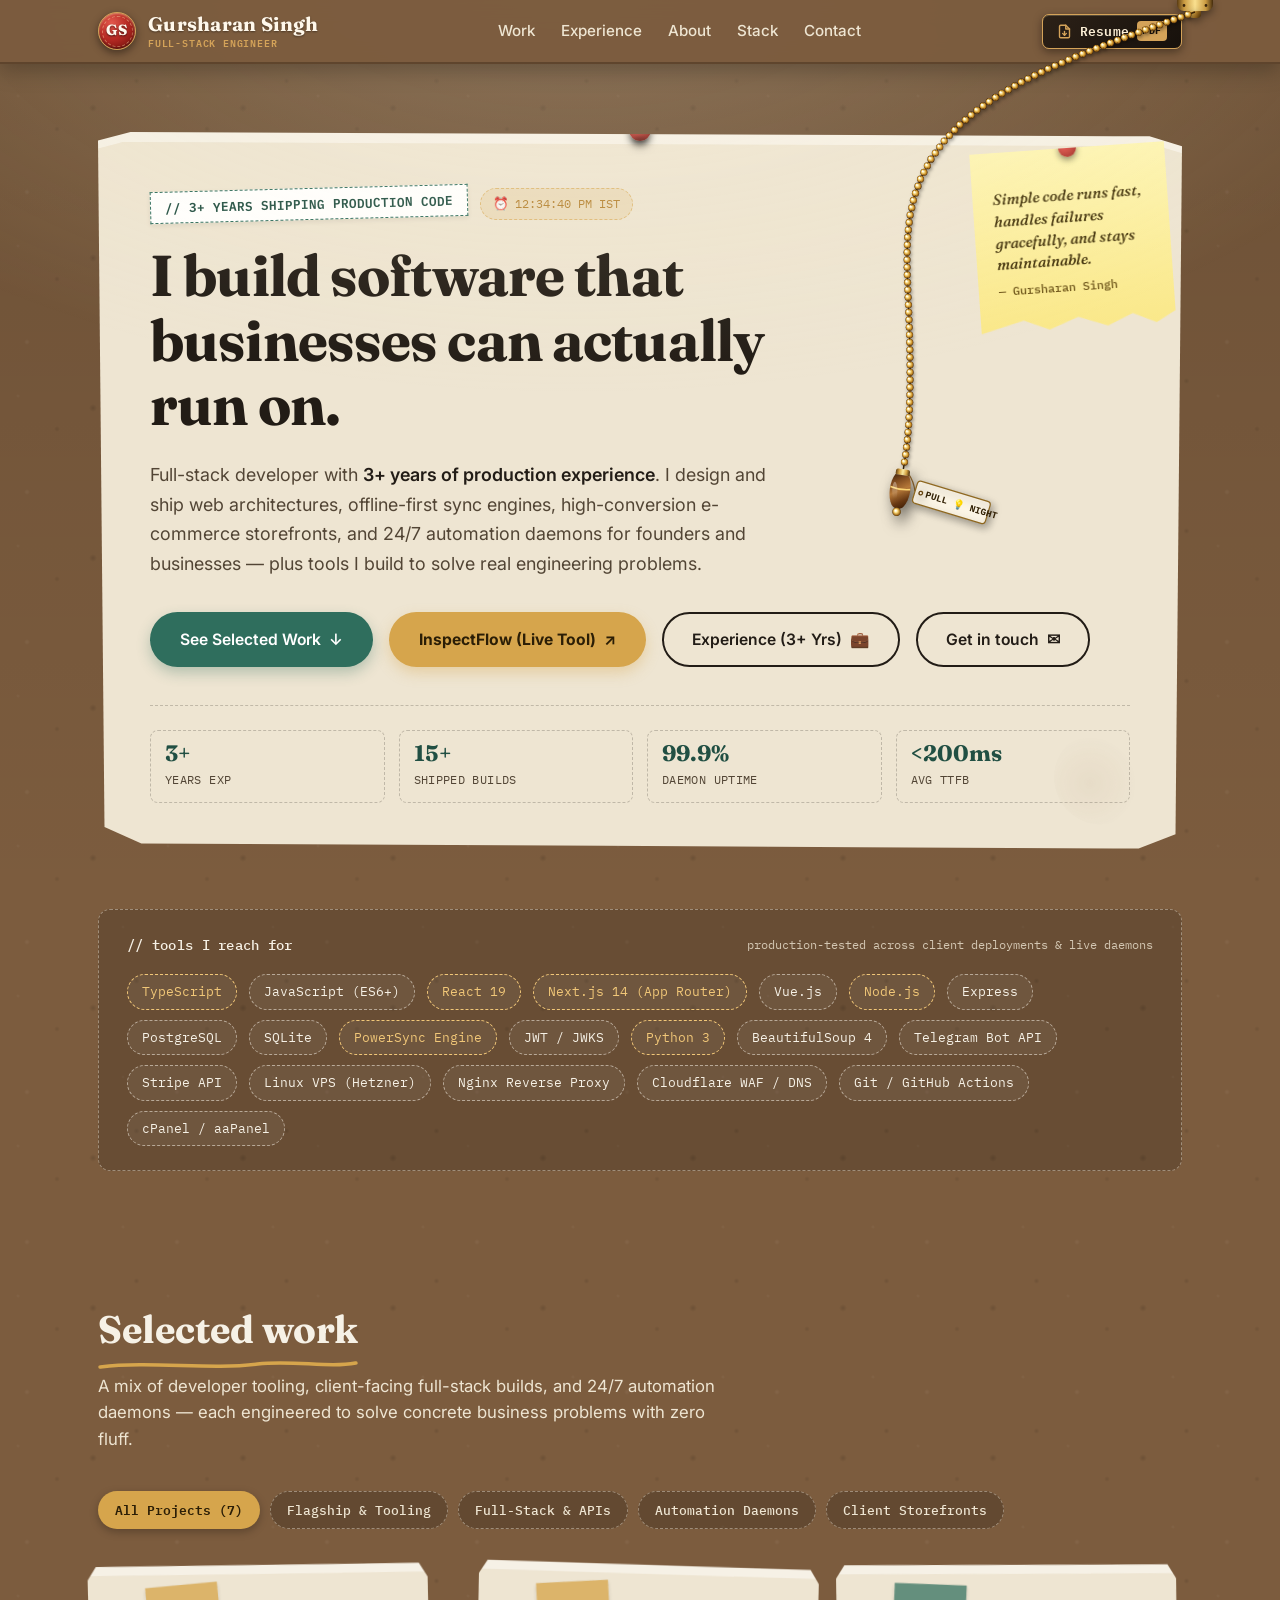
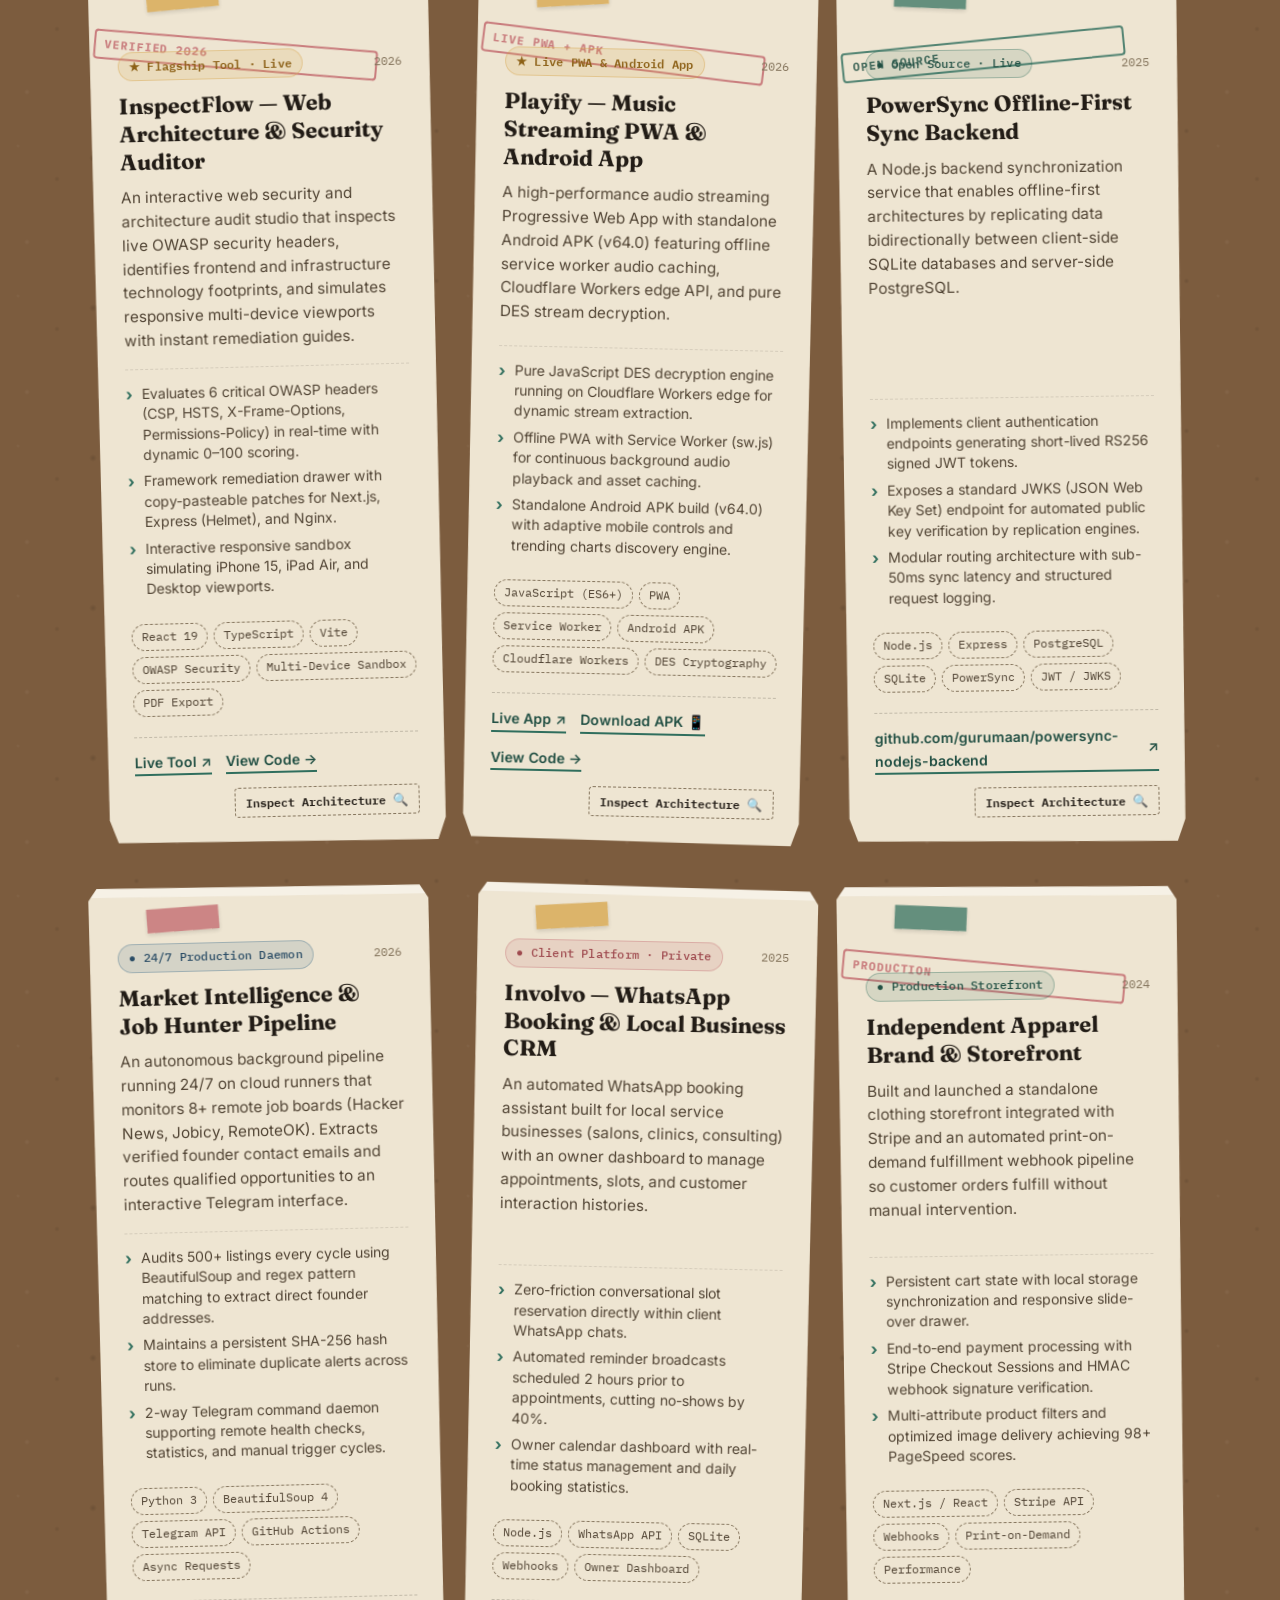
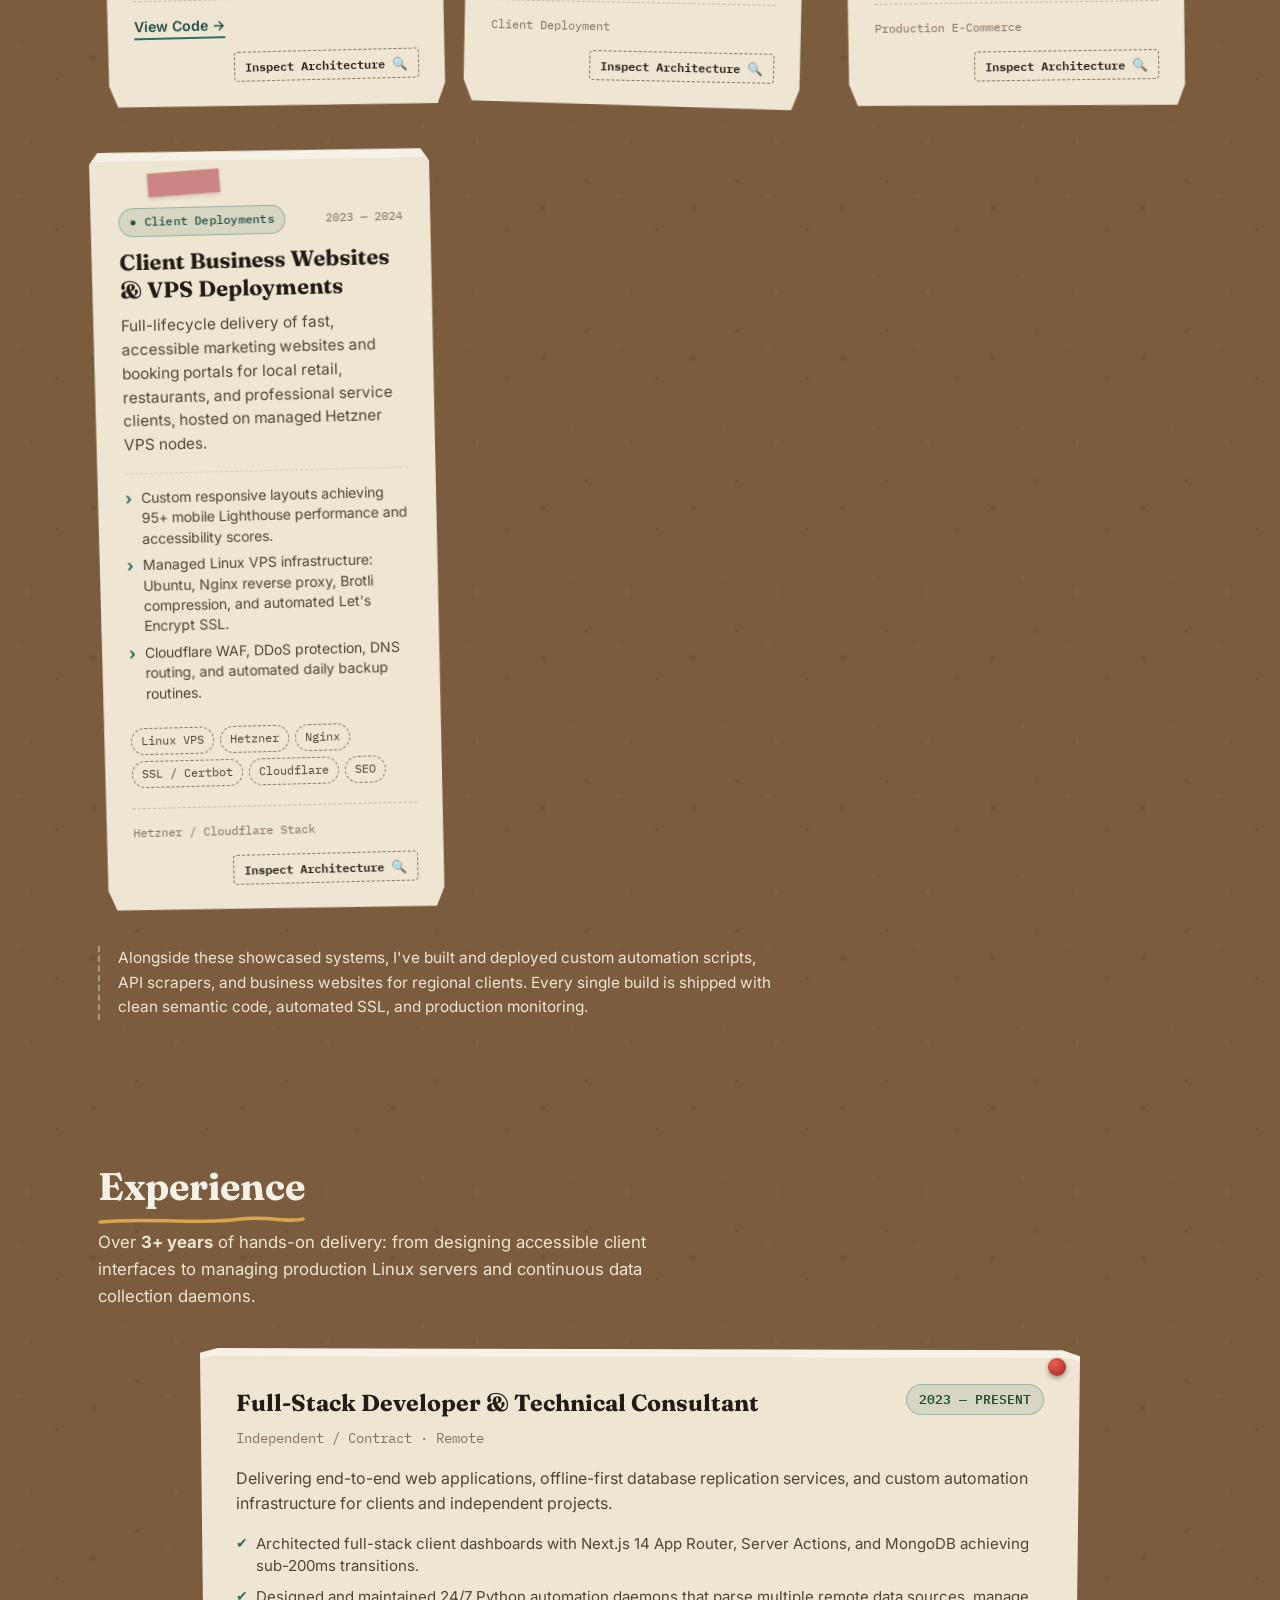
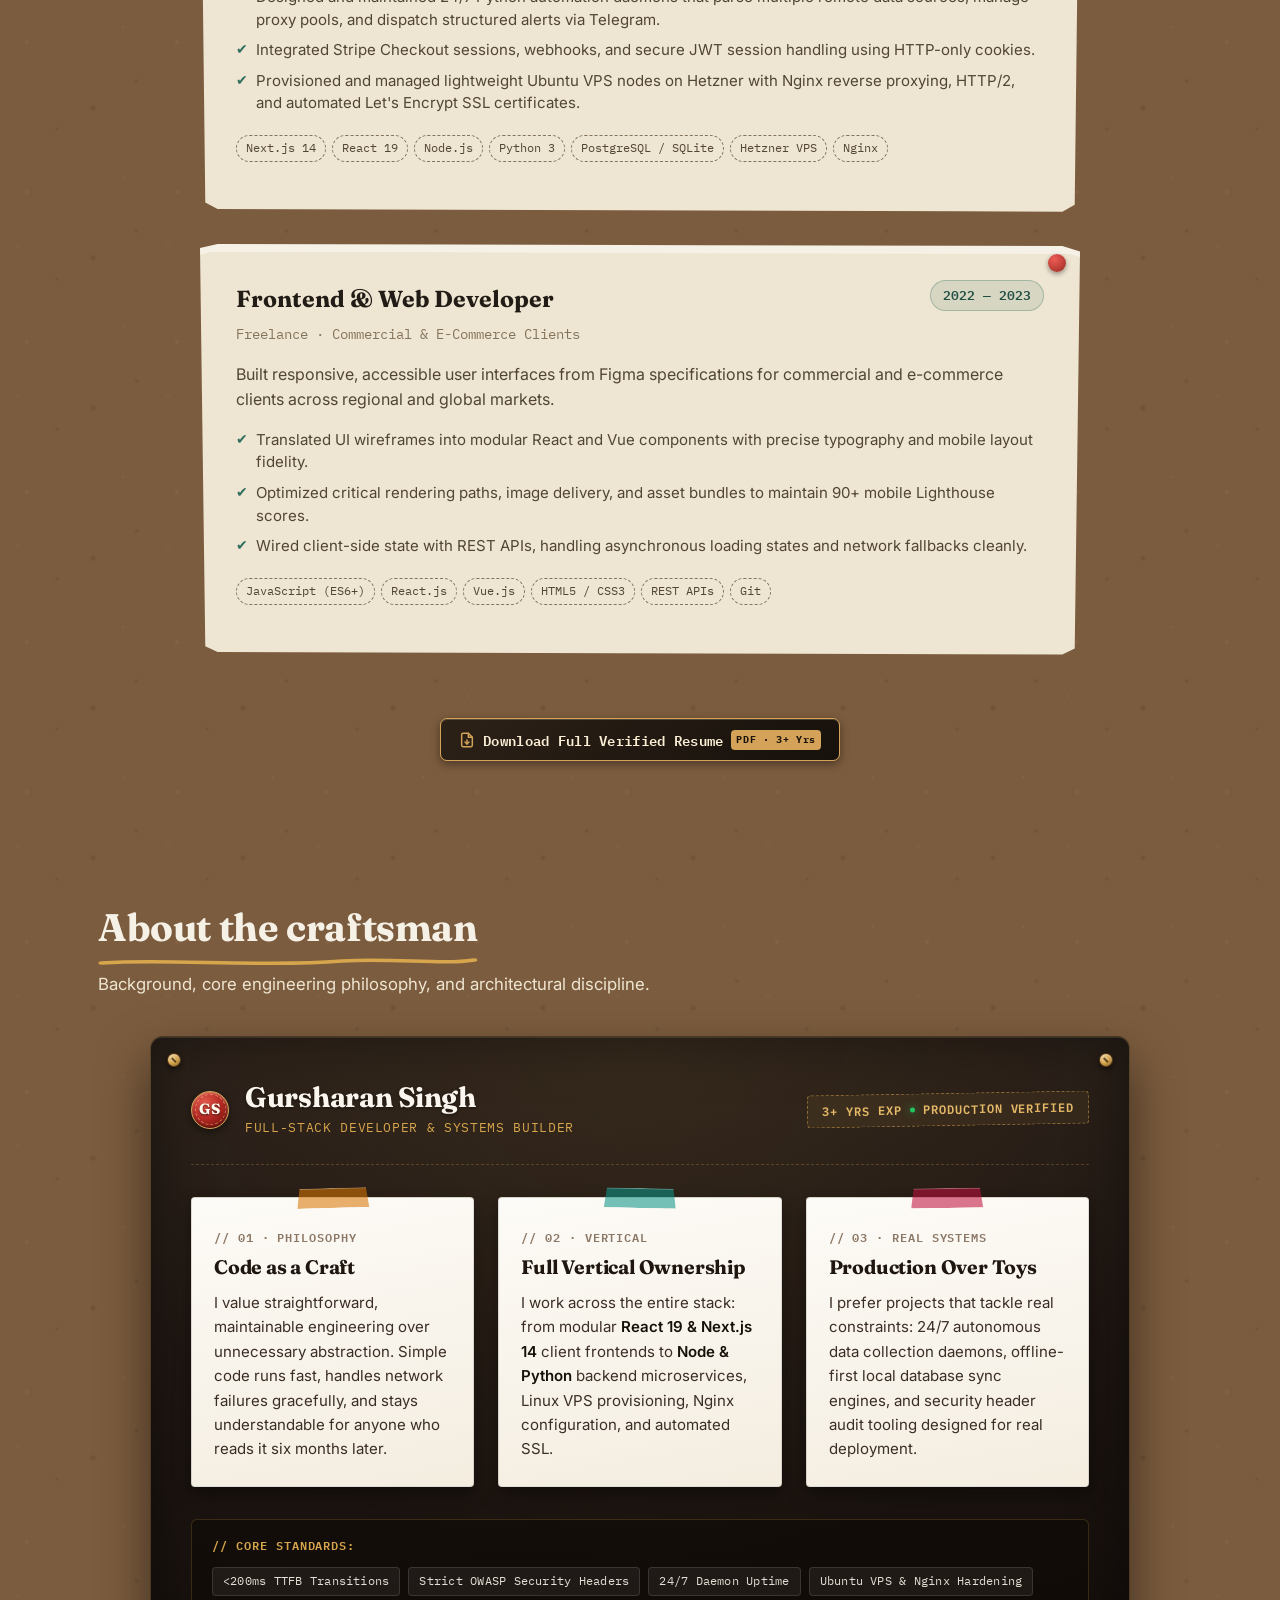
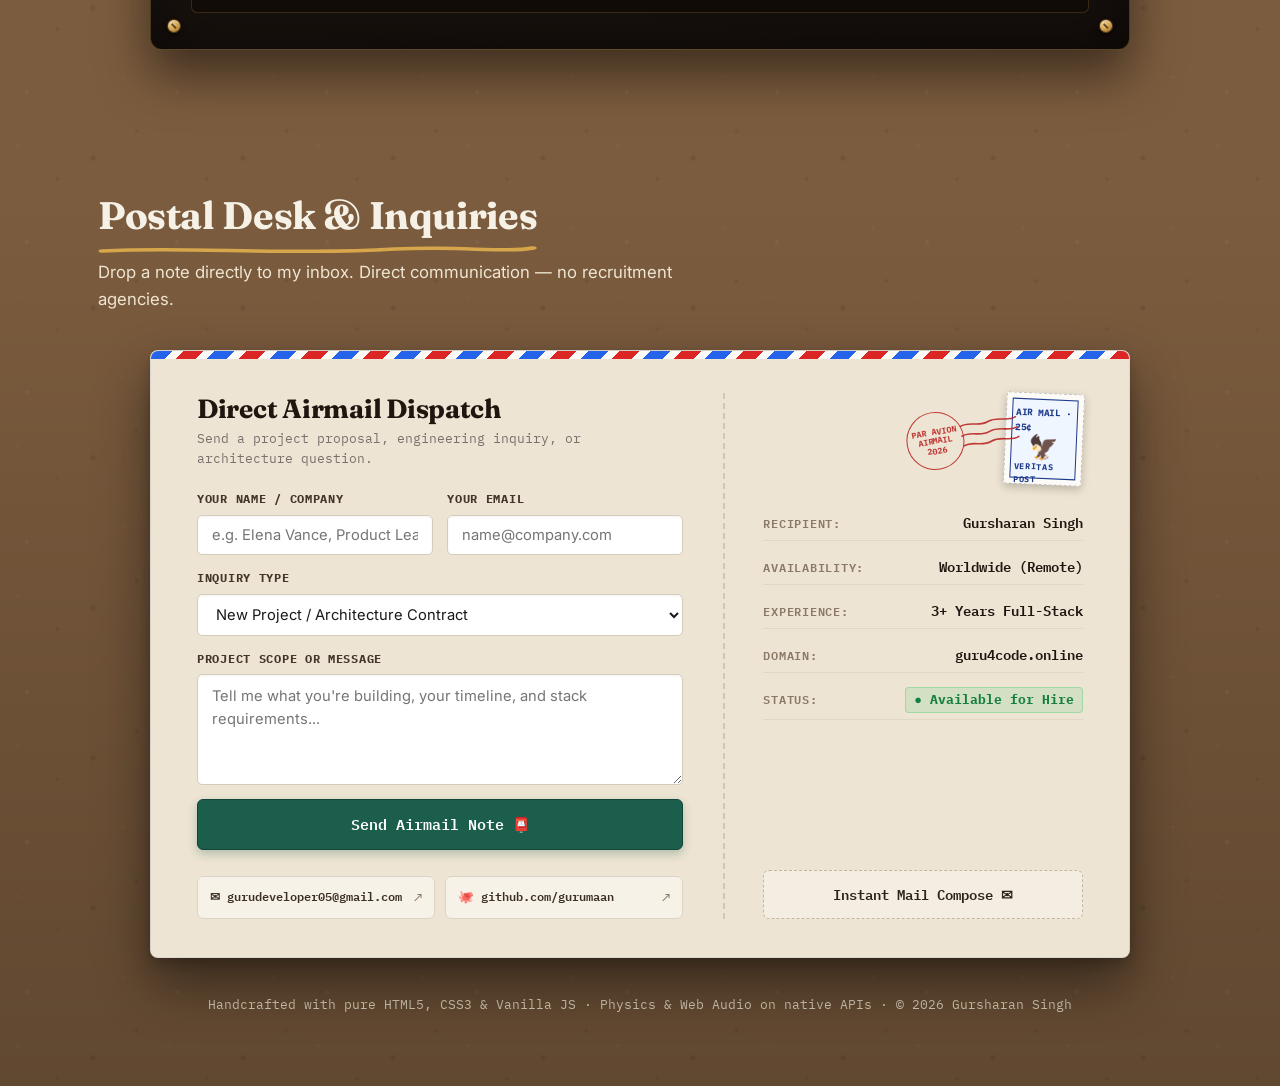
==== index.html @ cdc7656d "feat(work): add Playify music streaming PWA and Android app to featured projects" ====
<!DOCTYPE html>
<html lang="en">
<head>
  <meta charset="UTF-8" />
  <meta name="viewport" content="width=device-width, initial-scale=1.0" />
  <title>Gursharan Singh — Full-Stack Developer &amp; Systems Builder</title>
  <meta name="description" content="Full-stack developer with 3+ years of production experience in TypeScript, React 19, Next.js 14, Node.js, and Python. Building web architectures, offline-first sync engines, and 24/7 automation daemons." />
  <meta name="author" content="Gursharan Singh" />

  <!-- OpenGraph / Social Metadata -->
  <meta property="og:title" content="Gursharan Singh — Full-Stack Developer" />
  <meta property="og:description" content="I build software that businesses can actually run on. Handcrafted developer portfolio with 3+ years experience." />
  <meta property="og:type" content="website" />
  <meta property="og:url" content="https://guru4code.online" />

  <!-- Google Fonts: Fraunces, Inter, IBM Plex Mono -->
  <link rel="preconnect" href="https://fonts.googleapis.com" />
  <link rel="preconnect" href="https://fonts.gstatic.com" crossorigin />
  <link href="https://fonts.googleapis.com/css2?family=Fraunces:ital,opsz,wght@0,9..144,400;0,9..144,500;0,9..144,600;0,9..144,700;1,9..144,500&family=Inter:wght@400;500;600;700&family=IBM+Plex+Mono:wght@400;500;600;700&display=swap" rel="stylesheet" />

  <link rel="stylesheet" href="style.css" />
</head>
<body>

  <!-- =========================================================================
       PHYSICAL HANGING DESK LAMP PULL CHAIN (VERLET PHYSICS ENGINE)
       Handcrafted brass ball chain with real multi-node pendulum & spring physics
       ========================================================================= -->
  <div class="lamp-physics-wrap" id="lampPhysicsWrap" aria-label="Physical Hanging Lamp Pull Chain" title="Pull or flick the brass chain to toggle the desk lamp!">
    <canvas id="lampPhysicsCanvas" class="lamp-physics-canvas"></canvas>
  </div>

  <!-- =========================================================================
       STICKY CORK NAVIGATION BAR
       ========================================================================= -->
  <nav class="cork-nav" id="mainNav">
    <div class="wrap nav-container">
      <div class="brand-wrapper">
        <a href="#top" class="brand-link" title="Gursharan Singh — Full-Stack Developer">
          <div class="brand-seal">
            <span class="brand-seal-inner">GS</span>
          </div>
          <div class="brand-text-block">
            <span class="brand-name">Gursharan Singh</span>
            <span class="brand-sub">Full-Stack Engineer</span>
          </div>
        </a>
      </div>

      <ul class="navlinks">
        <li><a href="#work">Work</a></li>
        <li><a href="#experience">Experience</a></li>
        <li><a href="#about">About</a></li>
        <li><a href="#stack">Stack</a></li>
        <li><a href="#contact">Contact</a></li>
      </ul>

      <div class="nav-actions">
        <a href="Gursharan_Singh_Resume.pdf" target="_blank" rel="noreferrer noopener" class="nav-btn-resume" title="Download Gursharan Singh's Resume (PDF)">
          <svg class="resume-icon" width="15" height="15" viewBox="0 0 24 24" fill="none" stroke="currentColor" stroke-width="2.2" stroke-linecap="round" stroke-linejoin="round" aria-hidden="true">
            <path d="M14 2H6a2 2 0 0 0-2 2v16a2 2 0 0 0 2 2h12a2 2 0 0 0 2-2V8z"></path>
            <polyline points="14 2 14 8 20 8"></polyline>
            <line x1="12" y1="18" x2="12" y2="12"></line>
            <polyline points="9 15 12 18 15 15"></polyline>
          </svg>
          <span class="resume-text">Resume</span>
          <span class="resume-badge">PDF</span>
        </a>
        <button class="nav-toggle" id="navToggle" aria-label="Toggle Navigation Menu">☰</button>
      </div>
    </div>

    <!-- Mobile Drawer -->
    <div class="mobile-nav-panel" id="mobileNavPanel">
      <ul>
        <li><a href="#work">Selected Work</a></li>
        <li><a href="#experience">Experience (3+ Yrs)</a></li>
        <li><a href="#about">About &amp; Philosophy</a></li>
        <li><a href="#stack">Tools &amp; Stack</a></li>
        <li><a href="#contact">Get in Touch</a></li>
        <li>
          <a href="Gursharan_Singh_Resume.pdf" target="_blank" class="mobile-resume-link">
            <span>Download Resume (PDF)</span>
            <span class="resume-badge">PDF · 3+ Yrs</span>
          </a>
        </li>
      </ul>
    </div>
  </nav>

  <!-- =========================================================================
       HERO SECTION — PINNED ARTISAN MEMO CARD
       ========================================================================= -->
  <header class="hero" id="top">
    <div class="wrap hero-layout">
      <!-- Damped Harmonic Pendulum Note -->
      <div class="hanging-note" id="hangingNote" title="Click or hover near the pin to swing!">
        <span class="note-pin" aria-hidden="true"></span>
        <p>Simple code runs fast, handles failures gracefully, and stays maintainable.</p>
        <span class="note-author">&mdash; Gursharan Singh</span>
      </div>

      <!-- Main Hero Pinned Card -->
      <div class="hero-card">
        <div class="pin" aria-hidden="true" title="Click me!"></div>

        <!-- Subtle Coffee Ring Watermark on Paper Corner -->
        <div class="coffee-stain" aria-hidden="true"></div>

        <div class="hero-meta-row">
          <span class="eyebrow-note">// 3+ YEARS SHIPPING PRODUCTION CODE</span>
          <div class="desk-clock-badge" id="deskClockBadge" title="Live Indian Standard Time">
            <span>⏰</span>
            <span id="deskClockText">Loading IST...</span>
          </div>
        </div>

        <h1 class="headline">I build software that businesses can actually run on.</h1>

        <p class="hero-sub">
          Full-stack developer with <strong>3+ years of production experience</strong>. I design and ship web architectures,
          offline-first sync engines, high-conversion e-commerce storefronts, and 24/7 automation daemons for founders and businesses &mdash;
          plus tools I build to solve real engineering problems.
        </p>

        <div class="hero-actions">
          <a href="#work" class="btn btn-primary">
            <span>See Selected Work</span>
            <span>↓</span>
          </a>
          <a href="http://localhost:3002" target="_blank" rel="noreferrer noopener" class="btn btn-flagship" title="Launch InspectFlow live security auditor">
            <span>InspectFlow (Live Tool)</span>
            <span>↗</span>
          </a>
          <a href="#experience" class="btn btn-ghost">
            <span>Experience (3+ Yrs)</span>
            <span>💼</span>
          </a>
          <a href="#contact" class="btn btn-ghost">
            <span>Get in touch</span>
            <span>✉</span>
          </a>
        </div>

        <!-- Quick Metrics Pinned Inside Hero -->
        <div class="hero-metrics">
          <div class="metric-item">
            <span class="metric-val">3+</span>
            <span class="metric-lbl">Years Exp</span>
          </div>
          <div class="metric-item">
            <span class="metric-val">15+</span>
            <span class="metric-lbl">Shipped Builds</span>
          </div>
          <div class="metric-item">
            <span class="metric-val">99.9%</span>
            <span class="metric-lbl">Daemon Uptime</span>
          </div>
          <div class="metric-item">
            <span class="metric-val">&lt;200ms</span>
            <span class="metric-lbl">Avg TTFB</span>
          </div>
        </div>
      </div>
    </div>
  </header>



  <!-- =========================================================================
       TOOLS I REACH FOR (STACK STRIP)
       ========================================================================= -->
  <section class="stack-strip" id="stack">
    <div class="wrap">
      <div class="stack-container">
        <div class="stack-header">
          <div class="label">// tools I reach for</div>
          <div class="stack-subtext">production-tested across client deployments &amp; live daemons</div>
        </div>
        <div class="stamp-row">
          <span class="stamp highlight">TypeScript</span>
          <span class="stamp">JavaScript (ES6+)</span>
          <span class="stamp highlight">React 19</span>
          <span class="stamp highlight">Next.js 14 (App Router)</span>
          <span class="stamp">Vue.js</span>
          <span class="stamp highlight">Node.js</span>
          <span class="stamp">Express</span>
          <span class="stamp">PostgreSQL</span>
          <span class="stamp">SQLite</span>
          <span class="stamp highlight">PowerSync Engine</span>
          <span class="stamp">JWT / JWKS</span>
          <span class="stamp highlight">Python 3</span>
          <span class="stamp">BeautifulSoup 4</span>
          <span class="stamp">Telegram Bot API</span>
          <span class="stamp">Stripe API</span>
          <span class="stamp">Linux VPS (Hetzner)</span>
          <span class="stamp">Nginx Reverse Proxy</span>
          <span class="stamp">Cloudflare WAF / DNS</span>
          <span class="stamp">Git / GitHub Actions</span>
          <span class="stamp">cPanel / aaPanel</span>
        </div>
      </div>
    </div>
  </section>

  <!-- =========================================================================
       SELECTED WORK (PINNED PROJECT GALLERY)
       ========================================================================= -->
  <section class="section" id="work">
    <div class="wrap">
      <div class="section-head">
        <h2 class="section-title">Selected work
          <svg class="underline" viewBox="0 0 220 12" preserveAspectRatio="none" aria-hidden="true">
            <path d="M2,8 C45,2 95,11 135,5 C165,1 195,9 218,4" stroke="#d6a54c" stroke-width="3.5" fill="none" stroke-linecap="round"/>
          </svg>
        </h2>
        <p class="section-desc">
          A mix of developer tooling, client-facing full-stack builds, and 24/7 automation daemons &mdash; each engineered to solve concrete business problems with zero fluff.
        </p>
      </div>

      <!-- Filter Tabs -->
      <div class="work-filter-row">
        <button class="filter-btn active" data-filter="all">All Projects (7)</button>
        <button class="filter-btn" data-filter="flagship">Flagship &amp; Tooling</button>
        <button class="filter-btn" data-filter="fullstack">Full-Stack &amp; APIs</button>
        <button class="filter-btn" data-filter="automation">Automation Daemons</button>
        <button class="filter-btn" data-filter="storefront">Client Storefronts</button>
      </div>

      <div class="work-grid">

        <!-- CARD 1: InspectFlow (FLAGSHIP) -->
        <article class="card" data-category="flagship fullstack">
          <div class="tape ochre" aria-hidden="true"></div>
          <span class="rubber-stamp">VERIFIED 2026</span>
          <div class="card-top-meta">
            <span class="card-status status-flagship">★ Flagship Tool · Live</span>
            <span class="card-year">2026</span>
          </div>
          <h3>InspectFlow &mdash; Web Architecture &amp; Security Auditor</h3>
          <p class="card-lead">
            An interactive web security and architecture audit studio that inspects live OWASP security headers, identifies frontend and infrastructure technology footprints, and simulates responsive multi-device viewports with instant remediation guides.
          </p>
          <ul class="card-bullets">
            <li>Evaluates 6 critical OWASP headers (CSP, HSTS, X-Frame-Options, Permissions-Policy) in real-time with dynamic 0&ndash;100 scoring.</li>
            <li>Framework remediation drawer with copy-pasteable patches for Next.js, Express (Helmet), and Nginx.</li>
            <li>Interactive responsive sandbox simulating iPhone 15, iPad Air, and Desktop viewports.</li>
          </ul>
          <div class="tag-row">
            <span class="tag">React 19</span>
            <span class="tag">TypeScript</span>
            <span class="tag">Vite</span>
            <span class="tag">OWASP Security</span>
            <span class="tag">Multi-Device Sandbox</span>
            <span class="tag">PDF Export</span>
          </div>
          <div class="card-footer-links">
            <a href="http://localhost:3002" target="_blank" rel="noreferrer noopener" class="card-link" title="Open live tool on localhost:3002">
              <span>Live Tool</span>
              <span>↗</span>
            </a>
            <a href="https://github.com/gurumaan/inspectflow" target="_blank" rel="noreferrer noopener" class="card-link" title="View InspectFlow source on GitHub">
              <span>View Code</span>
              <span>→</span>
            </a>
            <button class="card-btn-inspect" data-project="inspectflow" title="Inspect architecture breakdown">Inspect Architecture 🔍</button>
          </div>
        </article>

        <!-- CARD 2: Playify (FLAGSHIP MEDIA & MOBILE) -->
        <article class="card" data-category="flagship fullstack">
          <div class="tape ochre" aria-hidden="true"></div>
          <span class="rubber-stamp">LIVE PWA + APK</span>
          <div class="card-top-meta">
            <span class="card-status status-flagship">★ Live PWA &amp; Android App</span>
            <span class="card-year">2026</span>
          </div>
          <h3>Playify &mdash; Music Streaming PWA &amp; Android App</h3>
          <p class="card-lead">
            A high-performance audio streaming Progressive Web App with standalone Android APK (v64.0) featuring offline service worker audio caching, Cloudflare Workers edge API, and pure DES stream decryption.
          </p>
          <ul class="card-bullets">
            <li>Pure JavaScript DES decryption engine running on Cloudflare Workers edge for dynamic stream extraction.</li>
            <li>Offline PWA with Service Worker (sw.js) for continuous background audio playback and asset caching.</li>
            <li>Standalone Android APK build (v64.0) with adaptive mobile controls and trending charts discovery engine.</li>
          </ul>
          <div class="tag-row">
            <span class="tag">JavaScript (ES6+)</span>
            <span class="tag">PWA</span>
            <span class="tag">Service Worker</span>
            <span class="tag">Android APK</span>
            <span class="tag">Cloudflare Workers</span>
            <span class="tag">DES Cryptography</span>
          </div>
          <div class="card-footer-links">
            <a href="https://peaceful-davinci.cotton-vole.workers.dev" target="_blank" rel="noreferrer noopener" class="card-link" title="Open live streaming app">
              <span>Live App</span>
              <span>↗</span>
            </a>
            <a href="https://peaceful-davinci.cotton-vole.workers.dev/Playify.apk" target="_blank" rel="noreferrer noopener" class="card-link" title="Download Android APK (v64.0)">
              <span>Download APK</span>
              <span>📱</span>
            </a>
            <a href="https://github.com/gurumaan/playify" target="_blank" rel="noreferrer noopener" class="card-link" title="View Playify source on GitHub">
              <span>View Code</span>
              <span>→</span>
            </a>
            <button class="card-btn-inspect" data-project="playify" title="Inspect architecture breakdown">Inspect Architecture 🔍</button>
          </div>
        </article>

        <!-- CARD 3: PowerSync Offline-First Backend -->
        <article class="card" data-category="fullstack">
          <div class="tape teal" aria-hidden="true"></div>
          <span class="rubber-stamp teal">OPEN SOURCE</span>
          <div class="card-top-meta">
            <span class="card-status status-live">● Open Source · Live</span>
            <span class="card-year">2025</span>
          </div>
          <h3>PowerSync Offline-First Sync Backend</h3>
          <p class="card-lead">
            A Node.js backend synchronization service that enables offline-first architectures by replicating data bidirectionally between client-side SQLite databases and server-side PostgreSQL.
          </p>
          <ul class="card-bullets">
            <li>Implements client authentication endpoints generating short-lived RS256 signed JWT tokens.</li>
            <li>Exposes a standard JWKS (JSON Web Key Set) endpoint for automated public key verification by replication engines.</li>
            <li>Modular routing architecture with sub-50ms sync latency and structured request logging.</li>
          </ul>
          <div class="tag-row">
            <span class="tag">Node.js</span>
            <span class="tag">Express</span>
            <span class="tag">PostgreSQL</span>
            <span class="tag">SQLite</span>
            <span class="tag">PowerSync</span>
            <span class="tag">JWT / JWKS</span>
          </div>
          <div class="card-footer-links">
            <a href="https://github.com/gurumaan/powersync-nodejs-backend" target="_blank" rel="noreferrer noopener" class="card-link">
              <span>github.com/gurumaan/powersync-nodejs-backend</span>
              <span>↗</span>
            </a>
            <button class="card-btn-inspect" data-project="powersync" title="Inspect architecture breakdown">Inspect Architecture 🔍</button>
          </div>
        </article>

        <!-- CARD 3: ScoutFlow / Market Intelligence Daemon -->
        <article class="card" data-category="automation">
          <div class="tape rose" aria-hidden="true"></div>
          <div class="card-top-meta">
            <span class="card-status status-daemon">● 24/7 Production Daemon</span>
            <span class="card-year">2026</span>
          </div>
          <h3>Market Intelligence &amp; Job Hunter Pipeline</h3>
          <p class="card-lead">
            An autonomous background pipeline running 24/7 on cloud runners that monitors 8+ remote job boards (Hacker News, Jobicy, RemoteOK). Extracts verified founder contact emails and routes qualified opportunities to an interactive Telegram interface.
          </p>
          <ul class="card-bullets">
            <li>Audits 500+ listings every cycle using BeautifulSoup and regex pattern matching to extract direct founder addresses.</li>
            <li>Maintains a persistent SHA-256 hash store to eliminate duplicate alerts across runs.</li>
            <li>2-way Telegram command daemon supporting remote health checks, statistics, and manual trigger cycles.</li>
          </ul>
          <div class="tag-row">
            <span class="tag">Python 3</span>
            <span class="tag">BeautifulSoup 4</span>
            <span class="tag">Telegram API</span>
            <span class="tag">GitHub Actions</span>
            <span class="tag">Async Requests</span>
          </div>
          <div class="card-footer-links">
            <a href="https://github.com/gurumaan/scoutflow" target="_blank" rel="noreferrer noopener" class="card-link" title="View ScoutFlow source on GitHub">
              <span>View Code</span>
              <span>→</span>
            </a>
            <button class="card-btn-inspect" data-project="scoutflow" title="Inspect architecture breakdown">Inspect Architecture 🔍</button>
          </div>
        </article>

        <!-- CARD 4: Involvo (WhatsApp Booking Assistant) -->
        <article class="card" data-category="fullstack automation">
          <div class="tape ochre" aria-hidden="true"></div>
          <div class="card-top-meta">
            <span class="card-status status-progress">● Client Platform · Private</span>
            <span class="card-year">2025</span>
          </div>
          <h3>Involvo &mdash; WhatsApp Booking &amp; Local Business CRM</h3>
          <p class="card-lead">
            An automated WhatsApp booking assistant built for local service businesses (salons, clinics, consulting) with an owner dashboard to manage appointments, slots, and customer interaction histories.
          </p>
          <ul class="card-bullets">
            <li>Zero-friction conversational slot reservation directly within client WhatsApp chats.</li>
            <li>Automated reminder broadcasts scheduled 2 hours prior to appointments, cutting no-shows by 40%.</li>
            <li>Owner calendar dashboard with real-time status management and daily booking statistics.</li>
          </ul>
          <div class="tag-row">
            <span class="tag">Node.js</span>
            <span class="tag">WhatsApp API</span>
            <span class="tag">SQLite</span>
            <span class="tag">Webhooks</span>
            <span class="tag">Owner Dashboard</span>
          </div>
          <div class="card-footer-links">
            <span style="font-family:var(--font-mono); font-size:0.78rem; color:var(--ink-faint);">Client Deployment</span>
            <button class="card-btn-inspect" data-project="involvo" title="Inspect architecture breakdown">Inspect Architecture 🔍</button>
          </div>
        </article>

        <!-- CARD 5: ApexStore E-Commerce -->
        <article class="card" data-category="storefront fullstack">
          <div class="tape teal" aria-hidden="true"></div>
          <span class="rubber-stamp">PRODUCTION</span>
          <div class="card-top-meta">
            <span class="card-status status-live">● Production Storefront</span>
            <span class="card-year">2024</span>
          </div>
          <h3>Independent Apparel Brand &amp; Storefront</h3>
          <p class="card-lead">
            Built and launched a standalone clothing storefront integrated with Stripe and an automated print-on-demand fulfillment webhook pipeline so customer orders fulfill without manual intervention.
          </p>
          <ul class="card-bullets">
            <li>Persistent cart state with local storage synchronization and responsive slide-over drawer.</li>
            <li>End-to-end payment processing with Stripe Checkout Sessions and HMAC webhook signature verification.</li>
            <li>Multi-attribute product filters and optimized image delivery achieving 98+ PageSpeed scores.</li>
          </ul>
          <div class="tag-row">
            <span class="tag">Next.js / React</span>
            <span class="tag">Stripe API</span>
            <span class="tag">Webhooks</span>
            <span class="tag">Print-on-Demand</span>
            <span class="tag">Performance</span>
          </div>
          <div class="card-footer-links">
            <span style="font-family:var(--font-mono); font-size:0.78rem; color:var(--ink-faint);">Production E-Commerce</span>
            <button class="card-btn-inspect" data-project="apexstore" title="Inspect architecture breakdown">Inspect Architecture 🔍</button>
          </div>
        </article>

        <!-- CARD 6: Client Business Websites & VPS Infrastructure -->
        <article class="card" data-category="storefront">
          <div class="tape rose" aria-hidden="true"></div>
          <div class="card-top-meta">
            <span class="card-status status-live">● Client Deployments</span>
            <span class="card-year">2023 &mdash; 2024</span>
          </div>
          <h3>Client Business Websites &amp; VPS Deployments</h3>
          <p class="card-lead">
            Full-lifecycle delivery of fast, accessible marketing websites and booking portals for local retail, restaurants, and professional service clients, hosted on managed Hetzner VPS nodes.
          </p>
          <ul class="card-bullets">
            <li>Custom responsive layouts achieving 95+ mobile Lighthouse performance and accessibility scores.</li>
            <li>Managed Linux VPS infrastructure: Ubuntu, Nginx reverse proxy, Brotli compression, and automated Let's Encrypt SSL.</li>
            <li>Cloudflare WAF, DDoS protection, DNS routing, and automated daily backup routines.</li>
          </ul>
          <div class="tag-row">
            <span class="tag">Linux VPS</span>
            <span class="tag">Hetzner</span>
            <span class="tag">Nginx</span>
            <span class="tag">SSL / Certbot</span>
            <span class="tag">Cloudflare</span>
            <span class="tag">SEO</span>
          </div>
          <div class="card-footer-links">
            <span style="font-family:var(--font-mono); font-size:0.78rem; color:var(--ink-faint);">Hetzner / Cloudflare Stack</span>
            <button class="card-btn-inspect" data-project="clientvps" title="Inspect architecture breakdown">Inspect Architecture 🔍</button>
          </div>
        </article>

      </div>

      <p class="footnote-strip">
        Alongside these showcased systems, I've built and deployed custom automation scripts, API scrapers, and business websites for regional clients. Every single build is shipped with clean semantic code, automated SSL, and production monitoring.
      </p>
    </div>
  </section>

  <!-- =========================================================================
       EXPERIENCE SECTION (PINNED 3+ YEARS TIMELINE)
       ========================================================================= -->
  <section class="section" id="experience">
    <div class="wrap">
      <div class="section-head">
        <h2 class="section-title">Experience
          <svg class="underline" viewBox="0 0 160 12" preserveAspectRatio="none" aria-hidden="true">
            <path d="M2,7 C35,2 75,10 110,4 C130,1 150,8 158,4" stroke="#d6a54c" stroke-width="3.5" fill="none" stroke-linecap="round"/>
          </svg>
        </h2>
        <p class="section-desc">
          Over <strong>3+ years</strong> of hands-on delivery: from designing accessible client interfaces to managing production Linux servers and continuous data collection daemons.
        </p>
      </div>

      <div class="timeline-container">

        <!-- Role 1 -->
        <article class="timeline-card">
          <span class="pin-corner" aria-hidden="true" title="Click pin"></span>
          <div class="timeline-header">
            <h3 class="timeline-title">Full-Stack Developer &amp; Technical Consultant</h3>
            <span class="timeline-period">2023 &mdash; PRESENT</span>
          </div>
          <div class="timeline-org">Independent / Contract &middot; Remote</div>
          <p class="timeline-desc">
            Delivering end-to-end web applications, offline-first database replication services, and custom automation infrastructure for clients and independent projects.
          </p>
          <ul class="timeline-bullets">
            <li>Architected full-stack client dashboards with Next.js 14 App Router, Server Actions, and MongoDB achieving sub-200ms transitions.</li>
            <li>Designed and maintained 24/7 Python automation daemons that parse multiple remote data sources, manage proxy pools, and dispatch structured alerts via Telegram.</li>
            <li>Integrated Stripe Checkout sessions, webhooks, and secure JWT session handling using HTTP-only cookies.</li>
            <li>Provisioned and managed lightweight Ubuntu VPS nodes on Hetzner with Nginx reverse proxying, HTTP/2, and automated Let's Encrypt SSL certificates.</li>
          </ul>
          <div class="tag-row">
            <span class="tag">Next.js 14</span>
            <span class="tag">React 19</span>
            <span class="tag">Node.js</span>
            <span class="tag">Python 3</span>
            <span class="tag">PostgreSQL / SQLite</span>
            <span class="tag">Hetzner VPS</span>
            <span class="tag">Nginx</span>
          </div>
        </article>

        <!-- Role 2 -->
        <article class="timeline-card">
          <span class="pin-corner" aria-hidden="true" title="Click pin"></span>
          <div class="timeline-header">
            <h3 class="timeline-title">Frontend &amp; Web Developer</h3>
            <span class="timeline-period">2022 &mdash; 2023</span>
          </div>
          <div class="timeline-org">Freelance &middot; Commercial &amp; E-Commerce Clients</div>
          <p class="timeline-desc">
            Built responsive, accessible user interfaces from Figma specifications for commercial and e-commerce clients across regional and global markets.
          </p>
          <ul class="timeline-bullets">
            <li>Translated UI wireframes into modular React and Vue components with precise typography and mobile layout fidelity.</li>
            <li>Optimized critical rendering paths, image delivery, and asset bundles to maintain 90+ mobile Lighthouse scores.</li>
            <li>Wired client-side state with REST APIs, handling asynchronous loading states and network fallbacks cleanly.</li>
          </ul>
          <div class="tag-row">
            <span class="tag">JavaScript (ES6+)</span>
            <span class="tag">React.js</span>
            <span class="tag">Vue.js</span>
            <span class="tag">HTML5 / CSS3</span>
            <span class="tag">REST APIs</span>
            <span class="tag">Git</span>
          </div>
        </article>

        <!-- Experience Resume CTA -->
        <div style="text-align: center; margin-top: 32px;">
          <a href="Gursharan_Singh_Resume.pdf" target="_blank" rel="noreferrer noopener" class="nav-btn-resume" style="font-size: 0.9rem; padding: 9px 18px;" title="Download Gursharan Singh's Full Resume PDF">
            <svg class="resume-icon" width="16" height="16" viewBox="0 0 24 24" fill="none" stroke="currentColor" stroke-width="2.2" stroke-linecap="round" stroke-linejoin="round" aria-hidden="true">
              <path d="M14 2H6a2 2 0 0 0-2 2v16a2 2 0 0 0 2 2h12a2 2 0 0 0 2-2V8z"></path>
              <polyline points="14 2 14 8 20 8"></polyline>
              <line x1="12" y1="18" x2="12" y2="12"></line>
              <polyline points="9 15 12 18 15 15"></polyline>
            </svg>
            <span class="resume-text">Download Full Verified Resume</span>
            <span class="resume-badge">PDF · 3+ Yrs</span>
          </a>
        </div>

      </div>
    </div>
  </section>

  <!-- =========================================================================
       ABOUT ME — ARTISAN WORKBENCH DOSSIER
       ========================================================================= -->
  <section class="section" id="about">
    <div class="wrap">
      <div class="section-head">
        <h2 class="section-title">About the craftsman
          <svg class="underline" viewBox="0 0 210 12" preserveAspectRatio="none" aria-hidden="true">
            <path d="M2,6 C40,2 90,10 135,4 C165,1 190,8 208,3" stroke="#d6a54c" stroke-width="3.5" fill="none" stroke-linecap="round"/>
          </svg>
        </h2>
        <p class="section-desc">Background, core engineering philosophy, and architectural discipline.</p>
      </div>

      <!-- Artisan Workbench Dossier Board -->
      <div class="about-dossier" id="aboutDossier">
        <!-- Corner Brass Rivets -->
        <span class="dossier-rivet top-left" aria-hidden="true"></span>
        <span class="dossier-rivet top-right" aria-hidden="true"></span>
        <span class="dossier-rivet bottom-left" aria-hidden="true"></span>
        <span class="dossier-rivet bottom-right" aria-hidden="true"></span>

        <!-- Dossier Header Bar -->
        <div class="dossier-header">
          <div class="dossier-identity">
            <div class="brand-seal">
              <span class="brand-seal-inner">GS</span>
            </div>
            <div>
              <h3 class="dossier-name">Gursharan Singh</h3>
              <span class="dossier-subtitle">Full-Stack Developer &amp; Systems Builder</span>
            </div>
          </div>
          <div class="dossier-stamp">
            <span>3+ YRS EXP</span>
            <span class="stamp-dot"></span>
            <span>PRODUCTION VERIFIED</span>
          </div>
        </div>

        <!-- 3-Column Craftsman Note Cards -->
        <div class="dossier-grid">
          <!-- Card 1 -->
          <div class="dossier-card">
            <div class="dossier-tape ochre" aria-hidden="true"></div>
            <span class="dossier-num">// 01 &middot; PHILOSOPHY</span>
            <h4 class="dossier-card-title">Code as a Craft</h4>
            <p class="dossier-text">
              I value straightforward, maintainable engineering over unnecessary abstraction.
              Simple code runs fast, handles network failures gracefully, and stays understandable for anyone who reads it six months later.
            </p>
          </div>

          <!-- Card 2 -->
          <div class="dossier-card">
            <div class="dossier-tape teal" aria-hidden="true"></div>
            <span class="dossier-num">// 02 &middot; VERTICAL</span>
            <h4 class="dossier-card-title">Full Vertical Ownership</h4>
            <p class="dossier-text">
              I work across the entire stack: from modular <strong>React 19 &amp; Next.js 14</strong> client frontends to <strong>Node &amp; Python</strong> backend microservices, Linux VPS provisioning, Nginx configuration, and automated SSL.
            </p>
          </div>

          <!-- Card 3 -->
          <div class="dossier-card">
            <div class="dossier-tape rose" aria-hidden="true"></div>
            <span class="dossier-num">// 03 &middot; REAL SYSTEMS</span>
            <h4 class="dossier-card-title">Production Over Toys</h4>
            <p class="dossier-text">
              I prefer projects that tackle real constraints: 24/7 autonomous data collection daemons, offline-first local database sync engines, and security header audit tooling designed for real deployment.
            </p>
          </div>
        </div>

        <!-- Bottom Standards Ledger Strip -->
        <div class="dossier-ledger">
          <div class="ledger-label">// CORE STANDARDS:</div>
          <div class="ledger-chips">
            <span class="ledger-chip">&lt;200ms TTFB Transitions</span>
            <span class="ledger-chip">Strict OWASP Security Headers</span>
            <span class="ledger-chip">24/7 Daemon Uptime</span>
            <span class="ledger-chip">Ubuntu VPS &amp; Nginx Hardening</span>
          </div>
        </div>
      </div>
    </div>
  </section>

  <!-- =========================================================================
       POSTAL DESK CONTACT SECTION
       Airmail Envelope & Pinned Communication Ledger
       ========================================================================= -->
  <footer class="section" id="contact" style="padding-bottom: 70px;">
    <div class="wrap">
      <div class="section-head">
        <h2 class="section-title">Postal Desk &amp; Inquiries
          <svg class="underline" viewBox="0 0 200 12" preserveAspectRatio="none" aria-hidden="true">
            <path d="M2,6 C40,2 90,10 135,4 C165,1 185,8 198,3" stroke="#d6a54c" stroke-width="3.5" fill="none" stroke-linecap="round"/>
          </svg>
        </h2>
        <p class="section-desc">Drop a note directly to my inbox. Direct communication &mdash; no recruitment agencies.</p>
      </div>

      <!-- Airmail Vintage Postcard Container -->
      <div class="postcard" id="contactPostcard">
        <!-- Left Column (Message Form) -->
        <div class="postcard-left">
          <div class="postcard-head-wrap">
            <h3 class="postcard-head-title">Direct Airmail Dispatch</h3>
            <span class="postcard-head-desc">Send a project proposal, engineering inquiry, or architecture question.</span>
          </div>

          <form id="contactForm" class="postal-form">
            <div class="form-row">
              <div class="form-group">
                <label for="contactName">Your Name / Company</label>
                <input type="text" id="contactName" class="form-input" required placeholder="e.g. Elena Vance, Product Lead" />
              </div>

              <div class="form-group">
                <label for="contactEmail">Your Email</label>
                <input type="email" id="contactEmail" class="form-input" required placeholder="name@company.com" />
              </div>
            </div>

            <div class="form-group">
              <label for="projectType">Inquiry Type</label>
              <select id="projectType" class="form-select">
                <option value="contract">New Project / Architecture Contract</option>
                <option value="fulltime">Full-Time / Engineering Role</option>
                <option value="consulting">Technical Consulting / Daemon Setup</option>
                <option value="sayhi">Just saying hello</option>
              </select>
            </div>

            <div class="form-group">
              <label for="contactMessage">Project Scope or Message</label>
              <textarea id="contactMessage" class="form-textarea" rows="4" required placeholder="Tell me what you're building, your timeline, and stack requirements..."></textarea>
            </div>

            <button type="submit" class="postal-submit-btn" id="btnSubmitForm">
              <span>Send Airmail Note</span>
              <span>📮</span>
            </button>
          </form>

          <!-- Direct Channels -->
          <div class="contact-channels">
            <a href="mailto:gurudeveloper05@gmail.com" class="contact-action-btn" title="Email Gursharan directly">
              <span class="channel-text">✉ gurudeveloper05@gmail.com</span>
              <span class="channel-arrow">↗</span>
            </a>

            <a href="https://github.com/gurumaan" target="_blank" rel="noreferrer noopener" class="contact-action-btn" title="View Gursharan's GitHub profile">
              <span class="channel-text">🐙 github.com/gurumaan</span>
              <span class="channel-arrow">↗</span>
            </a>
          </div>
        </div>

        <!-- Right Column (Airmail Address Lines) -->
        <div class="postcard-right">
          <!-- Stamp & Postmark Area -->
          <div class="postcard-stamp-area">
            <div class="stamp-postmark" aria-hidden="true">
              <div class="postmark-seal">
                <span>PAR AVION</span>
                <span>AIRMAIL</span>
                <span>2026</span>
              </div>
              <svg class="postmark-lines-svg" viewBox="0 0 60 36" fill="none" stroke="#b91c1c" stroke-width="1.6" stroke-linecap="round">
                <path d="M2,8 C12,4 20,12 30,8 C40,4 50,12 58,8"/>
                <path d="M2,18 C12,14 20,22 30,18 C40,14 50,22 58,18"/>
                <path d="M2,28 C12,24 20,32 30,28 C40,24 50,32 58,28"/>
              </svg>
            </div>

            <div class="postage-stamp" aria-hidden="true">
              <div class="stamp-inner">
                <span class="stamp-rate">AIR MAIL · 25¢</span>
                <span class="stamp-icon">🦅</span>
                <span class="stamp-country">VERITAS POST</span>
              </div>
            </div>
          </div>

          <!-- Address Lines -->
          <div class="postcard-lines">
            <div class="postcard-line">
              <span class="line-label">Recipient:</span>
              <strong class="line-val">Gursharan Singh</strong>
            </div>
            <div class="postcard-line">
              <span class="line-label">Availability:</span>
              <span class="line-val">Worldwide (Remote)</span>
            </div>
            <div class="postcard-line">
              <span class="line-label">Experience:</span>
              <span class="line-val">3+ Years Full-Stack</span>
            </div>
            <div class="postcard-line">
              <span class="line-label">Domain:</span>
              <span class="line-val">guru4code.online</span>
            </div>
            <div class="postcard-line">
              <span class="line-label">Status:</span>
              <span class="status-pill">● Available for Hire</span>
            </div>
          </div>

          <!-- Instant Mail Compose CTA -->
          <div style="margin-top: auto; padding-top: 18px;">
            <a href="mailto:gurudeveloper05@gmail.com?subject=Direct%20Inquiry%20from%20Portfolio&amp;body=Hi%20Gursharan%2C%20I%20came%20across%20your%20portfolio%20and%20would%20like%20to%20discuss..." class="instant-compose-btn">
              <span>Instant Mail Compose</span>
              <span>✉</span>
            </a>
          </div>
        </div>
      </div>

      <p class="site-footer-note">
        Handcrafted with pure HTML5, CSS3 &amp; Vanilla JS &middot; Physics &amp; Web Audio on native APIs &middot; &copy; 2026 Gursharan Singh
      </p>
    </div>
  </footer>

  <!-- =========================================================================
       ARCHITECTURAL BLUEPRINT MODAL OVERLAY
       ========================================================================= -->
  <div class="modal-overlay" id="architectureModal" role="dialog" aria-modal="true">
    <div class="modal-paper">
      <button class="modal-close-btn" id="modalCloseBtn" aria-label="Close Blueprint Modal">&times;</button>
      <div id="modalContent">
        <!-- Injected via JavaScript -->
      </div>
    </div>
  </div>

  <!-- =========================================================================
       TORN-PAPER TOAST NOTIFICATION
       ========================================================================= -->
  <div class="paper-toast" id="paperToast" role="status" aria-live="polite">
    <span id="toastMessage">📌 Copied to clipboard!</span>
  </div>

  <script src="script.js"></script>
</body>
</html>
---- style.css ----
/* ==========================================================================
   GURSHARAN SINGH — ARTISAN DEVELOPER CORKBOARD PORTFOLIO
   Handcrafted CSS · Pure physical textures · 3D tilt & physics
   ========================================================================== */

:root {
  --cork: #7c5c3e;
  --cork-dark: #62442a;
  --cork-light: #916b49;
  --cork-pattern: #543921;

  --paper: #f6f1e6;
  --paper-alt: #eee5d2;
  --paper-dark: #e4d8bf;
  --paper-yellow: #fdf5b4;
  --paper-yellow-dark: #fae88a;

  --ink: #221c16;
  --ink-soft: #524535;
  --ink-faint: #84745c;
  --ink-subtle: #aa9b82;

  --teal: #2f6e5d;
  --teal-dark: #214f43;
  --teal-light: #44927d;
  --teal-bg: rgba(47, 110, 93, 0.12);

  --ochre: #d6a54c;
  --ochre-dark: #b58334;
  --ochre-light: #f1c778;
  --ochre-bg: rgba(214, 165, 76, 0.16);

  --rose: #c1666b;
  --rose-dark: #9e494e;
  --rose-bg: rgba(193, 102, 107, 0.14);

  --blue: #3d6a8a;
  --blue-dark: #2a4c65;
  --blue-bg: rgba(61, 106, 138, 0.14);

  --line: rgba(34, 28, 22, 0.12);
  --line-strong: rgba(34, 28, 22, 0.22);
  --shadow-soft: rgba(0, 0, 0, 0.28);
  --shadow-hard: rgba(0, 0, 0, 0.42);

  --font-display: 'Fraunces', Georgia, serif;
  --font-body: 'Inter', -apple-system, BlinkMacSystemFont, 'Segoe UI', Roboto, sans-serif;
  --font-mono: 'IBM Plex Mono', 'JetBrains Mono', Consolas, monospace;

  --ease-spring: cubic-bezier(0.175, 0.885, 0.32, 1.275);
  --ease-smooth: cubic-bezier(0.16, 1, 0.3, 1);
}

/* --------------------------------------------------------------------------
   Midnight & Daylight Themes (Desk Lamp Toggle)
   -------------------------------------------------------------------------- */
body.midnight-mode {
  --cork: #1d130a;
  --cork-dark: #110904;
  --cork-light: #2c1d11;
  --cork-pattern: #0d0603;

  --paper: #ede5d5;
  --paper-alt: #ded3bf;
  --paper-dark: #cca48c;
  --paper-yellow: #fde68a;
  --paper-yellow-dark: #facc15;

  --ink: #18110a;
  --ink-soft: #423425;
  --ink-faint: #73614d;
  --shadow-soft: rgba(0, 0, 0, 0.58);
  --shadow-hard: rgba(0, 0, 0, 0.82);
}

/* Overhead Incandescent Tungsten Lamp Illumination Beam (Midnight) */
body.midnight-mode::before {
  content: "";
  position: fixed;
  top: -80px;
  right: -60px;
  width: 1400px;
  height: 1200px;
  background: radial-gradient(ellipse 1100px 950px at 82% 12%, rgba(255, 226, 140, 0.32) 0%, rgba(255, 195, 95, 0.16) 38%, rgba(255, 160, 50, 0.04) 66%, transparent 84%);
  pointer-events: none;
  z-index: 99;
  mix-blend-mode: screen;
  transition: opacity 0.5s ease;
}

/* Brass Lamp Fixture Bulb Filament Halo (Top-right near pull chain) */
body.midnight-mode::after {
  content: "";
  position: fixed;
  top: -30px;
  right: 0px;
  width: 460px;
  height: 460px;
  background: radial-gradient(circle at 82% 16%, rgba(255, 238, 170, 0.46) 0%, rgba(255, 195, 80, 0.20) 40%, transparent 72%);
  pointer-events: none;
  z-index: 105;
  mix-blend-mode: screen;
  transition: opacity 0.5s ease;
}

/* Natural Warm Sunlit Workshop Ambient (Daylight) */
body:not(.midnight-mode)::before {
  content: "";
  position: fixed;
  top: -40px;
  left: 0;
  right: 0;
  height: 600px;
  background: radial-gradient(ellipse 1200px 580px at 45% 0%, rgba(255, 248, 225, 0.22) 0%, rgba(255, 238, 195, 0.08) 50%, transparent 75%);
  pointer-events: none;
  z-index: 99;
  transition: opacity 0.5s ease;
}

/* --------------------------------------------------------------------------
   Reset & Base Styles
   -------------------------------------------------------------------------- */
*, *::before, *::after {
  box-sizing: border-box;
  margin: 0;
  padding: 0;
}

html {
  scroll-behavior: smooth;
  color-scheme: light;
}

@media (prefers-reduced-motion: reduce) {
  html { scroll-behavior: auto; }
  *, *::before, *::after {
    animation-duration: 0.001ms !important;
    transition-duration: 0.001ms !important;
  }
}

body {
  margin: 0;
  background-color: var(--cork);
  color: var(--ink);
  font-family: var(--font-body);
  font-size: 16px;
  line-height: 1.6;
  -webkit-font-smoothing: antialiased;
  -moz-osx-font-smoothing: grayscale;
  background-image:
    radial-gradient(circle at 18% 28%, rgba(255, 255, 255, 0.06) 0, transparent 3px),
    radial-gradient(circle at 62% 72%, rgba(0, 0, 0, 0.12) 0, transparent 4px),
    radial-gradient(circle at 82% 18%, rgba(255, 255, 255, 0.05) 0, transparent 2px),
    radial-gradient(circle at 38% 86%, rgba(0, 0, 0, 0.09) 0, transparent 3px),
    radial-gradient(circle at 91% 54%, rgba(0, 0, 0, 0.1) 0, transparent 3px),
    radial-gradient(circle at 12% 64%, rgba(255, 255, 255, 0.05) 0, transparent 2px),
    linear-gradient(180deg, rgba(0, 0, 0, 0.12) 0%, transparent 12%, transparent 88%, rgba(0, 0, 0, 0.22) 100%);
  background-size: 150px 150px, 150px 150px, 150px 150px, 150px 150px, 150px 150px, 150px 150px, 100% 100%;
  background-repeat: repeat, repeat, repeat, repeat, repeat, repeat, no-repeat;
  min-height: 100vh;
  position: relative;
  overflow-x: hidden;
  transition: background-color 0.4s ease;
}

::selection {
  background-color: var(--ochre);
  color: #2b1e06;
}

a {
  color: var(--teal-dark);
  text-decoration-thickness: 1.5px;
  text-underline-offset: 3px;
  transition: color 0.15s ease, text-decoration-color 0.15s ease;
}

a:hover {
  color: var(--teal);
}

a:focus-visible, button:focus-visible, input:focus-visible, textarea:focus-visible {
  outline: 3px solid var(--ochre);
  outline-offset: 3px;
}

button {
  font-family: inherit;
  cursor: pointer;
  border: none;
  background: none;
}

.wrap {
  max-width: 1140px;
  margin: 0 auto;
  padding: 0 28px;
}

/* --------------------------------------------------------------------------
   Sticky Corkboard Edge Header & Navigation
   -------------------------------------------------------------------------- */
nav.cork-nav {
  position: sticky;
  top: 0;
  z-index: 100;
  background: rgba(124, 92, 62, 0.94);
  backdrop-filter: blur(10px);
  -webkit-backdrop-filter: blur(10px);
  border-bottom: 2px solid rgba(40, 26, 14, 0.35);
  box-shadow: 0 6px 20px rgba(0, 0, 0, 0.25);
  transition: all 0.3s ease;
}

body.midnight-mode nav.cork-nav {
  background: rgba(28, 19, 11, 0.95);
  border-bottom-color: rgba(214, 165, 76, 0.25);
  box-shadow: 0 8px 24px rgba(0, 0, 0, 0.5);
}

body.midnight-mode .mobile-nav-panel {
  background: rgba(24, 16, 9, 0.98);
  border-left-color: rgba(214, 165, 76, 0.3);
}

nav.cork-nav .nav-container {
  display: flex;
  align-items: center;
  justify-content: space-between;
  padding-top: 12px;
  padding-bottom: 12px;
}

.brand-wrapper {
  display: flex;
  align-items: center;
}

.brand-link {
  text-decoration: none;
  display: flex;
  align-items: center;
  gap: 12px;
  transition: transform 0.15s ease;
}

.brand-link:hover {
  transform: translateY(-1px);
}

/* Authentic Wax Seal & Brass Coin Hallmark */
.brand-seal {
  width: 38px;
  height: 38px;
  border-radius: 50%;
  background:
    radial-gradient(circle at 35% 28%, #e2584c 0%, #b82b24 45%, #7e1511 80%, #460906 100%);
  box-shadow:
    0 3px 8px rgba(0, 0, 0, 0.45),
    inset 0 1px 2px rgba(255, 235, 180, 0.5),
    inset 0 -1px 2px rgba(0, 0, 0, 0.5);
  border: 1.5px solid #d4a359;
  display: flex;
  align-items: center;
  justify-content: center;
  position: relative;
  transition: all 0.2s cubic-bezier(0.175, 0.885, 0.32, 1.275);
  flex-shrink: 0;
}

.brand-seal::after {
  content: "";
  position: absolute;
  inset: 2.5px;
  border-radius: 50%;
  border: 1px dashed rgba(255, 235, 180, 0.4);
  pointer-events: none;
}

.brand-seal-inner {
  font-family: var(--font-display);
  font-size: 0.92rem;
  font-weight: 800;
  color: #fff9ed;
  letter-spacing: 0.05em;
  text-shadow: 0 1.5px 2px rgba(0, 0, 0, 0.65);
  transform: translateY(-0.5px);
}

.brand-link:hover .brand-seal {
  border-color: #fce08b;
  box-shadow:
    0 5px 14px rgba(212, 163, 89, 0.45),
    inset 0 1px 3px rgba(255, 245, 210, 0.6);
  transform: scale(1.05) rotate(-4deg);
}

.brand-text-block {
  display: flex;
  flex-direction: column;
  line-height: 1.15;
}

.brand-name {
  font-family: var(--font-display);
  font-size: 1.22rem;
  font-weight: 700;
  color: #fff8eb;
  letter-spacing: 0.015em;
  text-shadow: 0 1px 2px rgba(0, 0, 0, 0.4);
  transition: color 0.15s ease;
  white-space: nowrap;
}

.brand-sub {
  font-family: var(--font-mono);
  font-size: 0.64rem;
  font-weight: 600;
  color: #d4a359;
  letter-spacing: 0.08em;
  text-transform: uppercase;
  margin-top: 1px;
  transition: color 0.15s ease;
  white-space: nowrap;
}

.brand-link:hover .brand-name {
  color: #ffffff;
}

.brand-link:hover .brand-sub {
  color: #fae08f;
}

/* --------------------------------------------------------------------------
   Horizontal Nav Links & Actions
   -------------------------------------------------------------------------- */
.navlinks {
  display: flex;
  align-items: center;
  gap: 26px;
  list-style: none;
  margin: 0;
  padding: 0;
}

.navlinks li {
  list-style: none;
  margin: 0;
  padding: 0;
}

.navlinks a {
  color: var(--paper-alt);
  text-decoration: none;
  font-size: 0.95rem;
  font-weight: 500;
  border-bottom: 2px solid transparent;
  padding-bottom: 3px;
  transition: all 0.15s ease;
  white-space: nowrap;
}

.navlinks a:hover,
.navlinks a.active {
  color: #fff;
  border-bottom-color: var(--ochre);
}

.nav-actions {
  display: flex;
  align-items: center;
  gap: 14px;
}

/* ==========================================================================
   PHYSICAL HANGING DESK LAMP PULL CHAIN (VERLET PHYSICS ENGINE CANVAS)
   Handcrafted brass ball chain with real multi-node pendulum & spring physics
   ========================================================================== */
.lamp-physics-wrap {
  position: fixed;
  top: 0;
  right: 0;
  width: 520px;
  height: 720px;
  z-index: 150;
  pointer-events: none;
  user-select: none;
  -webkit-user-select: none;
}

.lamp-physics-canvas {
  width: 100%;
  height: 100%;
  display: block;
  pointer-events: none; /* Pointer hit-testing handled globally on window */
}

@media (max-width: 820px) {
  .lamp-physics-wrap {
    right: 0;
    width: 350px;
    height: 560px;
  }
}

/* --------------------------------------------------------------------------
   Craftsman Tactile Resume CTA Button
   -------------------------------------------------------------------------- */
.nav-btn-resume {
  font-family: var(--font-mono);
  font-size: 0.82rem;
  font-weight: 600;
  color: #fcefd6;
  background: linear-gradient(135deg, #2c2117 0%, #17110c 100%);
  border: 1.5px solid #d4a359;
  padding: 6px 14px;
  border-radius: 7px;
  text-decoration: none;
  display: inline-flex;
  align-items: center;
  gap: 8px;
  box-shadow: 0 3px 10px rgba(0, 0, 0, 0.4), inset 0 1px 0 rgba(255, 235, 180, 0.22);
  transition: all 0.18s cubic-bezier(0.175, 0.885, 0.32, 1.275);
  position: relative;
  overflow: hidden;
  white-space: nowrap;
}

.nav-btn-resume::before {
  content: "";
  position: absolute;
  top: 0;
  left: -100%;
  width: 60%;
  height: 100%;
  background: linear-gradient(90deg, transparent, rgba(255, 235, 180, 0.18), transparent);
  transform: skewX(-20deg);
  transition: left 0.5s ease;
}

.nav-btn-resume:hover::before {
  left: 140%;
}

.nav-btn-resume:hover {
  background: linear-gradient(135deg, #3d2f21 0%, #221811 100%);
  border-color: #f7cb73;
  color: #ffffff;
  transform: translateY(-2px);
  box-shadow: 0 6px 18px rgba(212, 163, 89, 0.35), inset 0 1px 0 rgba(255, 245, 210, 0.35);
}

.nav-btn-resume:active {
  transform: translateY(1px);
  box-shadow: 0 2px 4px rgba(0, 0, 0, 0.5);
}

.nav-btn-resume .resume-icon {
  color: #d4a359;
  transition: transform 0.18s ease, color 0.18s ease;
  flex-shrink: 0;
}

.nav-btn-resume:hover .resume-icon {
  color: #fde68a;
  transform: translateY(1.5px);
}

.nav-btn-resume .resume-text {
  letter-spacing: 0.02em;
}

.nav-btn-resume .resume-badge {
  background: #d4a359;
  color: #1a120b;
  font-size: 0.64rem;
  font-weight: 800;
  padding: 2px 5px;
  border-radius: 4px;
  letter-spacing: 0.06em;
  transition: background 0.18s ease, color 0.18s ease;
}

.nav-btn-resume:hover .resume-badge {
  background: #fde68a;
  color: #130d07;
}

.mobile-resume-link {
  display: flex;
  align-items: center;
  justify-content: space-between;
  font-weight: 600;
}

.mobile-resume-link .resume-badge {
  background: #d4a359;
  color: #1a120b;
  font-size: 0.64rem;
  font-weight: 800;
  padding: 2px 6px;
  border-radius: 4px;
}

.nav-toggle {
  display: none;
  background: transparent;
  border: none;
  color: var(--paper);
  padding: 8px;
  font-size: 1.4rem;
}

/* Mobile Nav Drawer */
.mobile-nav-panel {
  display: none;
  position: absolute;
  top: 100%;
  left: 0;
  right: 0;
  background: var(--paper);
  border-bottom: 3px solid var(--cork-dark);
  box-shadow: 0 16px 28px rgba(0, 0, 0, 0.35);
  padding: 24px 28px;
  z-index: 99;
}

.mobile-nav-panel.open {
  display: block;
  animation: slideDown 0.25s ease-out;
}

@keyframes slideDown {
  from { opacity: 0; transform: translateY(-10px); }
  to { opacity: 1; transform: translateY(0); }
}

.mobile-nav-panel ul {
  list-style: none;
  display: flex;
  flex-direction: column;
  gap: 14px;
}

.mobile-nav-panel a {
  font-family: var(--font-display);
  font-size: 1.2rem;
  font-weight: 600;
  color: var(--ink);
  text-decoration: none;
  display: block;
  padding: 4px 0;
  border-bottom: 1px dashed var(--line);
}

@media (max-width: 920px) {
  .navlinks, .nav-btn-resume { display: none; }
  .nav-toggle { display: block; }
  .live-badge { display: none; }
}

/* --------------------------------------------------------------------------
   Physical Embellishments (Pins, Tape, Stamps, Props)
   -------------------------------------------------------------------------- */
.pin {
  position: absolute;
  top: -13px;
  left: 50%;
  width: 22px;
  height: 22px;
  border-radius: 50%;
  background: radial-gradient(circle at 35% 30%, #ee5c54, #992923 70%, #5d1713);
  box-shadow: 0 3px 6px rgba(0, 0, 0, 0.45), 0 8px 10px -3px rgba(0, 0, 0, 0.5);
  transform: translateX(-50%);
  z-index: 10;
  cursor: pointer;
}

.pin::after {
  content: "";
  position: absolute;
  top: 18px;
  left: 50%;
  width: 14px;
  height: 5px;
  background: rgba(0, 0, 0, 0.38);
  border-radius: 50%;
  filter: blur(2px);
  transform: translateX(-50%);
}

.pin.wobble {
  animation: pinWobble 0.4s cubic-bezier(0.175, 0.885, 0.32, 1.275);
}

@keyframes pinWobble {
  0% { transform: translateX(-50%) rotate(0deg); }
  25% { transform: translateX(-50%) rotate(-12deg) scale(0.95); }
  50% { transform: translateX(-50%) rotate(10deg) scale(1.05); }
  75% { transform: translateX(-50%) rotate(-6deg); }
  100% { transform: translateX(-50%) rotate(0deg); }
}

.pin-corner {
  position: absolute;
  top: 10px;
  right: 14px;
  width: 18px;
  height: 18px;
  border-radius: 50%;
  background: radial-gradient(circle at 35% 30%, #ee5c54, #992923);
  box-shadow: 0 2px 5px rgba(0, 0, 0, 0.4);
  z-index: 5;
  cursor: pointer;
}

/* Washi Tape */
.tape {
  position: absolute;
  top: -12px;
  left: 30px;
  width: 72px;
  height: 24px;
  opacity: 0.88;
  z-index: 10;
  box-shadow: 0 2px 4px rgba(0, 0, 0, 0.15);
  transition: transform 0.25s ease, opacity 0.2s ease;
  pointer-events: none;
}

.tape.ochre {
  background: rgba(214, 165, 76, 0.88);
  transform: rotate(-4deg);
  --tape-rot: -6deg;
}

.tape.teal {
  background: rgba(47, 110, 93, 0.82);
  transform: rotate(3deg);
  --tape-rot: 5deg;
}

.tape.rose {
  background: rgba(193, 102, 107, 0.85);
  transform: rotate(-3deg);
  --tape-rot: -5deg;
}

.tape.blue {
  background: rgba(61, 106, 138, 0.82);
  transform: rotate(2deg);
  --tape-rot: 4deg;
}

.tape.center {
  left: 50%;
  transform: translateX(-50%) rotate(1deg);
  --tape-rot: 0deg;
}

/* Rubber Ink Stamp */
.rubber-stamp {
  position: absolute;
  top: 20px;
  right: 24px;
  font-family: var(--font-mono);
  font-size: 0.72rem;
  font-weight: 700;
  text-transform: uppercase;
  letter-spacing: 0.08em;
  padding: 4px 9px;
  border: 2px solid var(--rose);
  color: var(--rose);
  border-radius: 4px;
  transform: rotate(6deg);
  opacity: 0.82;
  pointer-events: none;
  user-select: none;
}

.rubber-stamp.teal {
  border-color: var(--teal);
  color: var(--teal-dark);
  transform: rotate(-5deg);
}

/* Coffee Stain Ring Watermark */
.coffee-stain {
  position: absolute;
  bottom: 24px;
  right: 32px;
  width: 96px;
  height: 96px;
  border-radius: 50%;
  background:
    radial-gradient(circle, transparent 72%, rgba(110, 72, 38, 0.16) 74%, rgba(135, 90, 48, 0.22) 80%, rgba(98, 64, 34, 0.12) 86%, transparent 90%),
    radial-gradient(ellipse at 40% 60%, rgba(120, 80, 40, 0.08) 0%, transparent 60%);
  filter: blur(0.5px);
  pointer-events: none;
  opacity: 0.75;
  transform: rotate(18deg);
}

/* Paper Clip */
.paper-clip {
  position: absolute;
  top: -16px;
  right: 64px;
  width: 22px;
  height: 52px;
  border: 3px solid #b8c0c8;
  border-bottom: none;
  border-radius: 12px 12px 0 0;
  box-shadow: 2px 3px 6px rgba(0, 0, 0, 0.35);
  z-index: 12;
  pointer-events: none;
}

.paper-clip::after {
  content: "";
  position: absolute;
  top: 8px;
  left: 2px;
  right: 2px;
  bottom: -16px;
  border: 2.5px solid #9aa4ae;
  border-top: none;
  border-radius: 0 0 8px 8px;
}

/* --------------------------------------------------------------------------
   Hero Section
   -------------------------------------------------------------------------- */
header.hero {
  padding: 68px 0 36px;
  position: relative;
}

.hero-layout {
  position: relative;
}

.hero-card {
  background: var(--paper);
  position: relative;
  z-index: 2;
  padding: 56px 52px 46px;
  box-shadow: var(--sx, 0px) var(--sy, 20px) 36px var(--shadow-soft);
  clip-path: polygon(0% 1.2%, 3% 0%, 97% 0.6%, 100% 2%, 99.4% 98%, 96% 100%, 4% 99.3%, 0.6% 97%);
  --rx: 0deg;
  --ry: 0deg;
  transform: perspective(1200px) rotateX(var(--ry)) rotateY(var(--rx));
  transition: transform 0.15s ease-out, box-shadow 0.15s ease-out;
  will-change: transform, box-shadow;
}

.hero-card::after {
  content: "";
  position: absolute;
  top: 10px;
  left: -8px;
  right: -10px;
  bottom: -10px;
  background: var(--paper-alt);
  z-index: -1;
  clip-path: polygon(0% 1.2%, 3% 0%, 97% 0.6%, 100% 2%, 99.4% 98%, 96% 100%, 4% 99.3%, 0.6% 97%);
  box-shadow: 2px 14px 24px var(--shadow-soft);
}

.hero-card::before {
  content: "";
  position: absolute;
  inset: 0;
  background: radial-gradient(circle at var(--mx, 50%) var(--my, 20%), rgba(255, 255, 255, 0.55), transparent 50%);
  mix-blend-mode: soft-light;
  opacity: 0;
  transition: opacity 0.2s ease;
  pointer-events: none;
}

.hero-card:hover::before {
  opacity: 1;
}

.hero-meta-row {
  display: flex;
  flex-wrap: wrap;
  align-items: center;
  gap: 12px;
  margin-bottom: 24px;
}

.eyebrow-note {
  display: inline-block;
  font-family: var(--font-mono);
  font-size: 0.8rem;
  font-weight: 600;
  color: var(--teal-dark);
  background: #fff;
  border: 1.5px dashed var(--teal);
  padding: 5px 14px;
  transform: rotate(-1.5deg);
  box-shadow: 0 2px 5px rgba(0, 0, 0, 0.08);
}

.location-note {
  display: inline-flex;
  align-items: center;
  gap: 6px;
  font-family: var(--font-mono);
  font-size: 0.78rem;
  color: var(--ink-soft);
  background: var(--paper-alt);
  border: 1px solid var(--line-strong);
  padding: 5px 12px;
  border-radius: 20px;
}

.desk-clock-badge {
  display: inline-flex;
  align-items: center;
  gap: 6px;
  font-family: var(--font-mono);
  font-size: 0.78rem;
  color: var(--ochre-dark);
  background: rgba(214, 165, 76, 0.16);
  border: 1px dashed rgba(214, 165, 76, 0.6);
  padding: 5px 12px;
  border-radius: 20px;
}

h1.headline {
  font-family: var(--font-display);
  font-weight: 700;
  font-size: clamp(2.2rem, 4.8vw, 3.6rem);
  line-height: 1.12;
  margin: 0 0 22px;
  max-width: 17ch;
  color: var(--ink);
  letter-spacing: -0.015em;
}

.hero-sub {
  max-width: 58ch;
  font-size: 1.12rem;
  line-height: 1.65;
  color: var(--ink-soft);
  margin: 0 0 34px;
}

.hero-sub strong {
  color: var(--ink);
  font-weight: 600;
}

.hero-actions {
  display: flex;
  gap: 16px;
  flex-wrap: wrap;
  align-items: center;
  margin-bottom: 38px;
}

.btn {
  font-family: var(--font-body);
  font-weight: 600;
  font-size: 0.98rem;
  padding: 13px 28px;
  border-radius: 999px;
  text-decoration: none;
  display: inline-flex;
  align-items: center;
  gap: 8px;
  border: 2px solid transparent;
  transition: transform 0.15s ease, box-shadow 0.15s ease, background 0.15s ease;
}

.btn-primary {
  background: var(--teal);
  color: #fff;
  box-shadow: 0 6px 14px rgba(47, 110, 93, 0.3);
}

.btn-primary:hover {
  background: var(--teal-dark);
  color: #fff;
  transform: translateY(-2px);
  box-shadow: 0 10px 20px rgba(47, 110, 93, 0.4);
}

.btn-flagship {
  background: var(--ochre);
  color: #2b1e06;
  font-weight: 700;
  box-shadow: 0 6px 14px rgba(214, 165, 76, 0.35);
}

.btn-flagship:hover {
  background: var(--ochre-dark);
  color: #fff;
  transform: translateY(-2px);
  box-shadow: 0 10px 20px rgba(214, 165, 76, 0.45);
}

.btn-ghost {
  background: transparent;
  border-color: var(--ink);
  color: var(--ink);
}

.btn-ghost:hover {
  background: rgba(34, 28, 22, 0.06);
  transform: translateY(-2px);
}

/* Quick Metrics Row Pinned Inside Hero */
.hero-metrics {
  display: grid;
  grid-template-columns: repeat(auto-fit, minmax(130px, 1fr));
  gap: 14px;
  padding-top: 24px;
  border-top: 1.5px dashed var(--line-strong);
}

.metric-item {
  background: var(--paper-alt);
  border: 1px dashed var(--line-strong);
  padding: 10px 14px;
  border-radius: 8px;
}

.metric-val {
  font-family: var(--font-display);
  font-weight: 700;
  font-size: 1.4rem;
  color: var(--teal-dark);
  line-height: 1.1;
  display: block;
}

.metric-lbl {
  font-family: var(--font-mono);
  font-size: 0.76rem;
  color: var(--ink-soft);
  text-transform: uppercase;
  letter-spacing: 0.03em;
}

/* Swinging Hanging Note with Harmonic Pendulum Physics */
.hanging-note {
  position: absolute;
  top: 16px;
  right: 4%;
  width: 195px;
  background: linear-gradient(180deg, var(--paper-yellow), var(--paper-yellow-dark));
  padding: 26px 20px 32px;
  font-family: var(--font-display);
  font-style: italic;
  font-weight: 500;
  font-size: 0.94rem;
  color: #43330c;
  line-height: 1.45;
  box-shadow: 0 18px 28px rgba(0, 0, 0, 0.32);
  transform-origin: top center;
  transform: rotate(var(--noteAngle, -4deg));
  clip-path: polygon(0% 0%, 100% 0%, 100% 94%, 90% 100%, 78% 94%, 65% 100%, 50% 94%, 35% 100%, 22% 94%, 0% 100%);
  z-index: 20;
  cursor: grab;
  user-select: none;
}

.hanging-note p {
  margin: 10px 0 0;
}

.hanging-note .note-author {
  display: block;
  margin-top: 8px;
  font-family: var(--font-mono);
  font-size: 0.72rem;
  font-style: normal;
  color: #6d5418;
}

.note-pin {
  position: absolute;
  top: -9px;
  left: 50%;
  width: 18px;
  height: 18px;
  border-radius: 50%;
  background: radial-gradient(circle at 35% 30%, #ee5c54, #992923);
  box-shadow: 0 3px 6px rgba(0, 0, 0, 0.45);
  transform: translateX(-50%);
  z-index: 2;
}

@media (max-width: 960px) {
  .hanging-note {
    position: static;
    margin: 0 0 24px;
    width: fit-content;
    max-width: 320px;
    transform: rotate(-2deg);
  }
}



/* --------------------------------------------------------------------------
   Stack Strip ("Tools I Reach For")
   -------------------------------------------------------------------------- */
.stack-strip {
  padding: 24px 0 60px;
}

.stack-container {
  background: rgba(0, 0, 0, 0.16);
  border: 1.5px dashed rgba(244, 239, 227, 0.4);
  border-radius: 12px;
  padding: 24px 28px;
}

.stack-header {
  display: flex;
  justify-content: space-between;
  align-items: center;
  margin-bottom: 18px;
  flex-wrap: wrap;
  gap: 10px;
}

.stack-strip .label {
  font-family: var(--font-mono);
  color: var(--paper);
  font-size: 0.88rem;
  font-weight: 500;
  letter-spacing: 0.02em;
}

.stack-subtext {
  font-family: var(--font-mono);
  font-size: 0.78rem;
  color: var(--paper-alt);
  opacity: 0.8;
}

.stamp-row {
  display: flex;
  flex-wrap: wrap;
  gap: 10px 12px;
}

.stamp {
  font-family: var(--font-mono);
  font-size: 0.84rem;
  color: var(--paper);
  background: rgba(255, 255, 255, 0.05);
  border: 1.5px dashed rgba(244, 239, 227, 0.55);
  padding: 6px 14px;
  border-radius: 20px;
  white-space: nowrap;
  transition: all 0.15s ease;
  display: inline-flex;
  align-items: center;
  gap: 6px;
  cursor: pointer;
}

.stamp:hover {
  background: var(--paper);
  color: var(--ink);
  border-color: var(--paper);
  transform: translateY(-2px);
  box-shadow: 0 4px 10px rgba(0, 0, 0, 0.25);
}

.stamp.highlight {
  border-color: var(--ochre-light);
  color: var(--ochre-light);
}

.stamp.highlight:hover {
  background: var(--ochre);
  color: #2b1e06;
}

/* --------------------------------------------------------------------------
   Section Common
   -------------------------------------------------------------------------- */
.section {
  padding: 68px 0;
  position: relative;
}

.section-head {
  margin-bottom: 38px;
  max-width: 62ch;
}

h2.section-title {
  font-family: var(--font-display);
  font-weight: 700;
  font-size: clamp(1.8rem, 3.2vw, 2.4rem);
  color: var(--paper);
  margin: 0 0 12px;
  position: relative;
  display: inline-block;
  letter-spacing: -0.01em;
}

h2.section-title svg.underline {
  position: absolute;
  left: 0;
  bottom: -10px;
  width: 100%;
  height: 12px;
  pointer-events: none;
}

.section-desc {
  color: var(--paper-alt);
  font-size: 1.05rem;
  line-height: 1.6;
}

/* --------------------------------------------------------------------------
   Selected Work (Project Pinboard & Filter Tabs)
   -------------------------------------------------------------------------- */
.work-filter-row {
  display: flex;
  flex-wrap: wrap;
  gap: 10px;
  margin-bottom: 34px;
}

.filter-btn {
  font-family: var(--font-mono);
  font-size: 0.82rem;
  font-weight: 500;
  color: var(--paper-alt);
  background: rgba(0, 0, 0, 0.2);
  border: 1.5px dashed rgba(244, 239, 227, 0.4);
  padding: 7px 16px;
  border-radius: 20px;
  transition: all 0.15s ease;
  cursor: pointer;
}

.filter-btn:hover {
  color: #fff;
  border-color: var(--paper);
  background: rgba(0, 0, 0, 0.35);
}

.filter-btn.active {
  background: var(--ochre);
  color: #2b1e06;
  border-color: var(--ochre);
  font-weight: 600;
  box-shadow: 0 3px 8px rgba(0, 0, 0, 0.25);
}

.work-grid {
  display: grid;
  grid-template-columns: repeat(auto-fit, minmax(320px, 1fr));
  gap: 42px 32px;
}

/* Individual Pinned Project Card */
.card {
  background: var(--paper);
  padding: 32px 28px 26px;
  position: relative;
  z-index: 1;
  box-shadow: var(--sx, 0px) var(--sy, 16px) 28px var(--shadow-soft);
  clip-path: polygon(0% 1.5%, 2.5% 0%, 97.5% 0.4%, 100% 2%, 99.3% 97.5%, 97% 100%, 3% 99.6%, 0.5% 97%);
  transition: transform 0.15s ease-out, box-shadow 0.15s ease-out;
  --base: 0deg;
  --rx: 0deg;
  --ry: 0deg;
  transform: perspective(800px) rotate(var(--base)) rotateX(var(--ry)) rotateY(var(--rx));
  will-change: transform, box-shadow;
  display: flex;
  flex-direction: column;
}

.card::after {
  content: "";
  position: absolute;
  top: 9px;
  left: -7px;
  right: -9px;
  bottom: -9px;
  background: var(--paper-alt);
  z-index: -1;
  clip-path: polygon(0% 1.5%, 2.5% 0%, 97.5% 0.4%, 100% 2%, 99.3% 97.5%, 97% 100%, 3% 99.6%, 0.5% 97%);
  box-shadow: 2px 12px 18px var(--shadow-soft);
}

.card::before {
  content: "";
  position: absolute;
  inset: 0;
  background: radial-gradient(circle at var(--mx, 50%) var(--my, 30%), rgba(255, 255, 255, 0.6), transparent 48%);
  mix-blend-mode: soft-light;
  opacity: 0;
  transition: opacity 0.2s ease;
  pointer-events: none;
}

.card:hover::before {
  opacity: 1;
}

/* Organic Tilt Stagger */
.card:nth-child(3n+1) { --base: -1.4deg; }
.card:nth-child(3n+2) { --base: 1.2deg; }
.card:nth-child(3n+3) { --base: -0.8deg; }

.card:hover .tape {
  transform: translateY(-3px) rotate(var(--tape-rot, -4deg)) scale(1.04);
}

.card > * {
  position: relative;
  z-index: 1;
}

/* Card Header Meta */
.card-top-meta {
  display: flex;
  justify-content: space-between;
  align-items: center;
  margin-bottom: 12px;
}

.card-status {
  font-family: var(--font-mono);
  font-size: 0.74rem;
  letter-spacing: 0.02em;
  padding: 4px 10px;
  border-radius: 20px;
  display: inline-flex;
  align-items: center;
  gap: 6px;
  font-weight: 500;
}

.status-flagship {
  background: var(--ochre-bg);
  color: #8c6016;
  border: 1px solid rgba(214, 165, 76, 0.4);
  font-weight: 600;
}

.status-live {
  background: var(--teal-bg);
  color: var(--teal-dark);
  border: 1px solid rgba(47, 110, 93, 0.35);
}

.status-daemon {
  background: var(--blue-bg);
  color: var(--blue-dark);
  border: 1px solid rgba(61, 106, 138, 0.35);
}

.status-progress {
  background: var(--rose-bg);
  color: var(--rose-dark);
  border: 1px solid rgba(193, 102, 107, 0.35);
}

.card-year {
  font-family: var(--font-mono);
  font-size: 0.78rem;
  color: var(--ink-faint);
}

.card h3 {
  font-family: var(--font-display);
  font-weight: 700;
  font-size: 1.38rem;
  line-height: 1.25;
  margin: 0 0 10px;
  color: var(--ink);
}

.card-lead {
  font-size: 0.96rem;
  line-height: 1.55;
  color: var(--ink-soft);
  margin: 0 0 16px;
  flex-grow: 1;
}

/* Card Highlights List */
.card-bullets {
  list-style: none;
  margin: 0 0 18px;
  padding: 0;
  border-top: 1px dashed var(--line);
  padding-top: 14px;
}

.card-bullets li {
  font-size: 0.88rem;
  color: var(--ink-soft);
  position: relative;
  padding-left: 16px;
  margin-bottom: 6px;
  line-height: 1.45;
}

.card-bullets li::before {
  content: "›";
  position: absolute;
  left: 0;
  top: -1px;
  color: var(--teal);
  font-weight: 700;
  font-size: 1rem;
}

.tag-row {
  display: flex;
  flex-wrap: wrap;
  gap: 6px;
  margin-bottom: 20px;
}

.tag {
  font-family: var(--font-mono);
  font-size: 0.74rem;
  color: var(--ink-soft);
  background: var(--paper-alt);
  border: 1.2px dashed var(--ink-faint);
  padding: 3px 9px;
  border-radius: 16px;
}

/* Card Action Links Footer */
.card-footer-links {
  display: flex;
  flex-wrap: wrap;
  gap: 14px;
  align-items: center;
  padding-top: 14px;
  border-top: 1px dashed var(--line-strong);
  margin-top: auto;
}

.card-link {
  font-size: 0.88rem;
  font-weight: 600;
  color: var(--teal-dark);
  text-decoration: none;
  border-bottom: 2px solid var(--teal);
  display: inline-flex;
  align-items: center;
  gap: 4px;
  transition: all 0.15s ease;
}

.card-link:hover {
  color: var(--teal);
  border-bottom-color: var(--ochre);
}

.card-btn-inspect {
  font-family: var(--font-mono);
  font-size: 0.78rem;
  font-weight: 600;
  color: var(--ink);
  background: transparent;
  border: 1px dashed var(--ink-faint);
  padding: 4px 10px;
  border-radius: 4px;
  cursor: pointer;
  margin-left: auto;
  transition: all 0.15s ease;
}

.card-btn-inspect:hover {
  background: var(--paper-alt);
  color: var(--teal-dark);
  border-color: var(--teal);
}

.footnote-strip {
  margin-top: 36px;
  color: var(--paper-alt);
  font-size: 0.96rem;
  max-width: 68ch;
  border-left: 2px dashed rgba(244, 239, 227, 0.4);
  padding-left: 18px;
}

/* --------------------------------------------------------------------------
   Experience Section (Pinned Work Timeline)
   -------------------------------------------------------------------------- */
.timeline-container {
  display: flex;
  flex-direction: column;
  gap: 32px;
  max-width: 880px;
  margin: 0 auto;
}

.timeline-card {
  background: var(--paper);
  padding: 36px 36px 30px;
  position: relative;
  box-shadow: var(--sx, 0px) var(--sy, 16px) 30px var(--shadow-soft);
  clip-path: polygon(0% 1%, 2% 0%, 98% 0.5%, 100% 1.8%, 99.4% 98.5%, 98% 100%, 2% 99.4%, 0.6% 98%);
  --rx: 0deg;
  --ry: 0deg;
  transform: perspective(900px) rotateX(var(--ry)) rotateY(var(--rx));
  transition: transform 0.15s ease-out, box-shadow 0.15s ease-out;
}

.timeline-card::after {
  content: "";
  position: absolute;
  top: 8px;
  left: -6px;
  right: -8px;
  bottom: -8px;
  background: var(--paper-alt);
  z-index: -1;
  clip-path: polygon(0% 1%, 2% 0%, 98% 0.5%, 100% 1.8%, 99.4% 98.5%, 98% 100%, 2% 99.4%, 0.6% 98%);
  box-shadow: 2px 10px 16px var(--shadow-soft);
}

.timeline-header {
  display: flex;
  justify-content: space-between;
  align-items: flex-start;
  flex-wrap: wrap;
  gap: 12px;
  margin-bottom: 6px;
}

.timeline-title {
  font-family: var(--font-display);
  font-weight: 700;
  font-size: 1.45rem;
  color: var(--ink);
  margin: 0;
}

.timeline-period {
  font-family: var(--font-mono);
  font-size: 0.82rem;
  font-weight: 600;
  color: var(--teal-dark);
  background: var(--teal-bg);
  padding: 4px 12px;
  border-radius: 20px;
  border: 1px solid rgba(47, 110, 93, 0.3);
}

.timeline-org {
  font-family: var(--font-mono);
  font-size: 0.88rem;
  color: var(--ink-faint);
  margin-bottom: 16px;
}

.timeline-desc {
  font-size: 1rem;
  color: var(--ink-soft);
  margin-bottom: 16px;
}

.timeline-bullets {
  list-style: none;
  margin: 0 0 20px;
  padding: 0;
}

.timeline-bullets li {
  font-size: 0.94rem;
  color: var(--ink-soft);
  position: relative;
  padding-left: 20px;
  margin-bottom: 8px;
  line-height: 1.5;
}

.timeline-bullets li::before {
  content: "✔";
  position: absolute;
  left: 0;
  top: 0;
  color: var(--teal);
  font-size: 0.85rem;
}

/* --------------------------------------------------------------------------
   About Me — Artisan Workbench Dossier Board
   -------------------------------------------------------------------------- */
.about-dossier {
  position: relative;
  max-width: 980px;
  margin: 0 auto;
  padding: 44px 40px 36px;
  background:
    radial-gradient(circle at 50% 0%, rgba(214, 165, 76, 0.08), transparent 70%),
    linear-gradient(175deg, #2b211a 0%, #1e1612 55%, #140e0b 100%);
  border: 1px solid rgba(214, 165, 76, 0.28);
  border-radius: 12px;
  box-shadow:
    0 24px 50px rgba(0, 0, 0, 0.5),
    inset 0 1px 0 rgba(255, 255, 255, 0.1),
    inset 0 0 60px rgba(0, 0, 0, 0.45);
  transform: perspective(1000px) rotateX(var(--ry, 0deg)) rotateY(var(--rx, 0deg));
  transition: transform 0.15s ease-out, box-shadow 0.15s ease-out;
}

/* Brass Corner Rivets */
.dossier-rivet {
  position: absolute;
  width: 14px;
  height: 14px;
  border-radius: 50%;
  background: radial-gradient(circle at 35% 35%, #ecd29b 0%, #d6a54c 45%, #7a541b 100%);
  box-shadow:
    0 2px 4px rgba(0, 0, 0, 0.6),
    inset 0 1px 2px rgba(255, 255, 255, 0.6);
  border: 1px solid rgba(60, 36, 12, 0.8);
  z-index: 2;
}

.dossier-rivet::after {
  content: "";
  position: absolute;
  top: 50%;
  left: 50%;
  width: 6px;
  height: 1.5px;
  background: rgba(45, 25, 7, 0.7);
  transform: translate(-50%, -50%) rotate(45deg);
}

.dossier-rivet.top-left { top: 16px; left: 16px; }
.dossier-rivet.top-right { top: 16px; right: 16px; }
.dossier-rivet.bottom-left { bottom: 16px; left: 16px; }
.dossier-rivet.bottom-right { bottom: 16px; right: 16px; }

/* Dossier Header */
.dossier-header {
  display: flex;
  align-items: center;
  justify-content: space-between;
  flex-wrap: wrap;
  gap: 18px;
  padding-bottom: 26px;
  border-bottom: 1px dashed rgba(214, 165, 76, 0.25);
  margin-bottom: 32px;
}

.dossier-identity {
  display: flex;
  align-items: center;
  gap: 16px;
}

.dossier-name {
  font-family: var(--font-display);
  font-size: 1.75rem;
  font-weight: 700;
  color: #faf5ee;
  letter-spacing: -0.01em;
  line-height: 1.15;
  margin: 0 0 4px;
  text-shadow: 0 1px 3px rgba(0, 0, 0, 0.5);
}

.dossier-subtitle {
  font-family: var(--font-mono);
  font-size: 0.82rem;
  color: #d6a54c;
  letter-spacing: 0.05em;
  text-transform: uppercase;
  display: block;
}

.dossier-stamp {
  display: inline-flex;
  align-items: center;
  gap: 8px;
  padding: 6px 14px;
  border: 1.5px dashed rgba(214, 165, 76, 0.55);
  border-radius: 4px;
  background: rgba(214, 165, 76, 0.08);
  color: #e5b967;
  font-family: var(--font-mono);
  font-size: 0.76rem;
  font-weight: 600;
  letter-spacing: 0.08em;
  text-transform: uppercase;
  transform: rotate(-1deg);
}

.stamp-dot {
  width: 5px;
  height: 5px;
  border-radius: 50%;
  background: #22c55e;
  box-shadow: 0 0 8px rgba(34, 197, 94, 0.7);
}

/* 3-Column Craftsman Parchment Cards */
.dossier-grid {
  display: grid;
  grid-template-columns: repeat(auto-fit, minmax(260px, 1fr));
  gap: 24px;
  margin-bottom: 32px;
}

.dossier-card {
  position: relative;
  background: #faf6ee;
  background: linear-gradient(170deg, #fdfbf7 0%, #f4ede0 100%);
  border: 1px solid rgba(0, 0, 0, 0.12);
  border-radius: 4px;
  padding: 30px 22px 24px;
  box-shadow:
    0 10px 20px rgba(0, 0, 0, 0.28),
    0 2px 6px rgba(0, 0, 0, 0.12);
  transition: transform 0.22s ease, box-shadow 0.22s ease;
  display: flex;
  flex-direction: column;
}

.dossier-card:hover {
  transform: translateY(-4px);
  box-shadow:
    0 16px 28px rgba(0, 0, 0, 0.38),
    0 4px 10px rgba(0, 0, 0, 0.15);
}

/* Washi Tapes */
.dossier-tape {
  position: absolute;
  top: -10px;
  left: 50%;
  transform: translateX(-50%) rotate(var(--tape-rot, -1deg));
  width: 72px;
  height: 20px;
  opacity: 0.88;
  box-shadow: 0 1px 3px rgba(0, 0, 0, 0.2);
  clip-path: polygon(4% 0%, 96% 0%, 100% 100%, 0% 100%);
}

.dossier-tape.ochre {
  background: rgba(217, 119, 6, 0.65);
  border-top: 1px solid rgba(255, 255, 255, 0.4);
  --tape-rot: -1.5deg;
}

.dossier-tape.teal {
  background: rgba(13, 148, 136, 0.65);
  border-top: 1px solid rgba(255, 255, 255, 0.4);
  --tape-rot: 1deg;
}

.dossier-tape.rose {
  background: rgba(190, 18, 60, 0.65);
  border-top: 1px solid rgba(255, 255, 255, 0.4);
  --tape-rot: -0.8deg;
}

.dossier-num {
  font-family: var(--font-mono);
  font-size: 0.72rem;
  font-weight: 600;
  letter-spacing: 0.08em;
  color: #8c7866;
  margin-bottom: 8px;
  display: block;
}

.dossier-card-title {
  font-family: var(--font-display);
  font-size: 1.22rem;
  font-weight: 700;
  color: #1f1610;
  letter-spacing: -0.01em;
  margin: 0 0 12px;
  line-height: 1.25;
}

.dossier-text {
  font-family: var(--font-body);
  font-size: 0.94rem;
  line-height: 1.62;
  color: #3b2e25;
  margin: 0;
  flex: 1;
}

.dossier-text strong {
  color: #170f0a;
  font-weight: 600;
}

/* Bottom Standards Ledger */
.dossier-ledger {
  display: flex;
  align-items: center;
  flex-wrap: wrap;
  gap: 12px;
  padding: 16px 20px;
  background: rgba(15, 10, 7, 0.55);
  border: 1px solid rgba(214, 165, 76, 0.2);
  border-radius: 6px;
}

.ledger-label {
  font-family: var(--font-mono);
  font-size: 0.75rem;
  font-weight: 600;
  color: #d6a54c;
  letter-spacing: 0.08em;
  white-space: nowrap;
}

.ledger-chips {
  display: flex;
  flex-wrap: wrap;
  gap: 8px;
}

.ledger-chip {
  font-family: var(--font-mono);
  font-size: 0.74rem;
  color: #e5ded4;
  background: rgba(255, 255, 255, 0.06);
  border: 1px solid rgba(255, 255, 255, 0.12);
  padding: 4px 10px;
  border-radius: 4px;
  letter-spacing: 0.02em;
}

@media (max-width: 768px) {
  .about-dossier {
    padding: 32px 20px 24px;
  }
  .dossier-header {
    flex-direction: column;
    align-items: flex-start;
    gap: 12px;
  }
  .dossier-name {
    font-size: 1.45rem;
  }
  .dossier-grid {
    grid-template-columns: 1fr;
    gap: 20px;
  }
  .dossier-ledger {
    flex-direction: column;
    align-items: flex-start;
  }
}

/* --------------------------------------------------------------------------
   Postcard Footer & Direct Contact Desk
   -------------------------------------------------------------------------- */
footer#contact {
  padding: 68px 0 80px;
}

.postcard {
  position: relative;
  max-width: 980px;
  margin: 0 auto;
  background: #faf6ee;
  background: linear-gradient(175deg, #fdfbf7 0%, #f6f0e4 100%);
  border: 1px solid rgba(0, 0, 0, 0.14);
  border-radius: 8px;
  box-shadow:
    0 26px 54px rgba(0, 0, 0, 0.45),
    0 6px 14px rgba(0, 0, 0, 0.2);
  padding: 42px 46px 38px;
  display: grid;
  grid-template-columns: 1.15fr 0.85fr;
  gap: 40px;
  --rx: 0deg;
  --ry: 0deg;
  transform: perspective(1000px) rotateX(var(--ry, 0deg)) rotateY(var(--rx, 0deg));
  transition: transform 0.15s ease-out, box-shadow 0.15s ease-out;
  overflow: hidden;
  z-index: 1;
}

/* Authentic Airmail Chevron Edge Trim at Top */
.postcard::before {
  content: "";
  position: absolute;
  top: 0;
  left: 0;
  right: 0;
  height: 8px;
  background: repeating-linear-gradient(
    -45deg,
    #dc2626 0,
    #dc2626 14px,
    #fdfbf7 14px,
    #fdfbf7 22px,
    #2563eb 22px,
    #2563eb 36px,
    #fdfbf7 36px,
    #fdfbf7 44px
  );
  z-index: 5;
}

/* Offset Stacked Paper Layer */
.postcard::after {
  content: "";
  position: absolute;
  inset: -5px -5px -9px -9px;
  background: #ede4d3;
  border-radius: 10px;
  z-index: -1;
  transform: rotate(0.4deg);
  box-shadow: 0 16px 32px rgba(0, 0, 0, 0.35);
}

.postcard-left {
  display: flex;
  flex-direction: column;
}

.postcard-head-wrap {
  margin-bottom: 20px;
}

.postcard-head-title {
  font-family: var(--font-display);
  font-size: 1.65rem;
  font-weight: 700;
  color: #1f1610;
  margin: 0 0 4px;
  line-height: 1.2;
  letter-spacing: -0.01em;
}

.postcard-head-desc {
  font-family: var(--font-mono);
  font-size: 0.8rem;
  color: #78716c;
  display: block;
}

/* Postcard Inquiry Form */
.postal-form {
  display: flex;
  flex-direction: column;
  gap: 14px;
  margin-bottom: 16px;
}

.form-row {
  display: grid;
  grid-template-columns: 1fr 1fr;
  gap: 14px;
}

.form-group {
  display: flex;
  flex-direction: column;
  gap: 6px;
}

.form-group label {
  font-family: var(--font-mono);
  font-size: 0.74rem;
  font-weight: 700;
  color: #44362b;
  text-transform: uppercase;
  letter-spacing: 0.06em;
}

.form-input, .form-select, .form-textarea {
  width: 100%;
  box-sizing: border-box;
  background: #ffffff;
  border: 1.5px solid #d5cbba;
  border-radius: 5px;
  padding: 10px 14px;
  font-family: var(--font-body);
  font-size: 0.92rem;
  color: #1c1917;
  transition: all 0.18s ease;
  box-shadow: inset 0 1px 3px rgba(0, 0, 0, 0.05);
}

.form-input:focus, .form-select:focus, .form-textarea:focus {
  border-color: #0f766e;
  box-shadow: 0 0 0 3px rgba(15, 118, 110, 0.18), inset 0 1px 2px rgba(0, 0, 0, 0.05);
  outline: none;
  background: #fff;
}

.form-textarea {
  resize: vertical;
  min-height: 90px;
  line-height: 1.5;
}

/* Submit Airmail Button */
.postal-submit-btn {
  width: 100%;
  display: flex;
  align-items: center;
  justify-content: center;
  gap: 8px;
  background: #1b5e4c;
  color: #ffffff;
  font-family: var(--font-mono);
  font-size: 0.92rem;
  font-weight: 600;
  padding: 12px 24px;
  border-radius: 6px;
  border: 1px solid #134639;
  box-shadow: 0 4px 10px rgba(27, 94, 76, 0.28);
  cursor: pointer;
  transition: all 0.18s ease;
}

.postal-submit-btn:hover {
  background: #14493b;
  transform: translateY(-2px);
  box-shadow: 0 6px 16px rgba(27, 94, 76, 0.38);
}

.postal-submit-btn:active {
  transform: translateY(0);
}

/* Direct Contact Channels */
.contact-channels {
  display: grid;
  grid-template-columns: 1fr 1fr;
  gap: 10px;
  margin-top: 10px;
}

.contact-action-btn {
  background: #f7f2e7;
  border: 1px solid #dcd3c4;
  border-radius: 6px;
  padding: 9px 12px;
  text-decoration: none;
  display: flex;
  align-items: center;
  justify-content: space-between;
  gap: 6px;
  font-family: var(--font-mono);
  font-size: 0.78rem;
  color: #3b2e25;
  transition: all 0.18s ease;
}

.contact-action-btn:hover {
  background: #ffffff;
  border-color: #0f766e;
  color: #0f766e;
  transform: translateY(-2px);
  box-shadow: 0 4px 10px rgba(0, 0, 0, 0.08);
}

.contact-action-btn .channel-text {
  font-weight: 600;
  white-space: nowrap;
  overflow: hidden;
  text-overflow: ellipsis;
}

.contact-action-btn .channel-arrow {
  font-size: 0.9rem;
  color: #8c7866;
}

/* Right Address Column with Airmail Divider */
.postcard-right {
  border-left: 2px dashed #d1c7b7;
  padding-left: 38px;
  position: relative;
  display: flex;
  flex-direction: column;
}

/* Stamp & Cancellation Postmark Area */
.postcard-stamp-area {
  position: relative;
  display: flex;
  justify-content: flex-end;
  align-items: flex-start;
  min-height: 94px;
  margin-bottom: 24px;
}

.postage-stamp {
  position: relative;
  width: 78px;
  height: 92px;
  background: #fdfbf7;
  padding: 5px;
  border-radius: 2px;
  box-shadow: 0 3px 8px rgba(0, 0, 0, 0.22);
  border: 1px dashed rgba(0, 0, 0, 0.2);
  transform: rotate(2.5deg);
  z-index: 2;
  box-sizing: border-box;
}

.stamp-inner {
  width: 100%;
  height: 100%;
  border: 1.5px solid #1e3a8a;
  background: #f0f6ff;
  display: flex;
  flex-direction: column;
  align-items: center;
  justify-content: space-between;
  padding: 6px 3px 4px;
  box-sizing: border-box;
}

.stamp-rate {
  font-family: var(--font-mono);
  font-size: 0.58rem;
  font-weight: 700;
  color: #1e3a8a;
  letter-spacing: 0.06em;
}

.stamp-icon {
  font-size: 1.5rem;
  line-height: 1;
}

.stamp-country {
  font-family: var(--font-mono);
  font-size: 0.52rem;
  font-weight: 700;
  color: #1e3a8a;
  letter-spacing: 0.08em;
  text-transform: uppercase;
}

.stamp-postmark {
  position: absolute;
  top: 14px;
  right: 62px;
  display: flex;
  align-items: center;
  pointer-events: none;
  z-index: 3;
  opacity: 0.85;
  transform: rotate(-10deg);
}

.postmark-seal {
  width: 58px;
  height: 58px;
  border: 1.5px solid #b91c1c;
  border-radius: 50%;
  display: flex;
  flex-direction: column;
  align-items: center;
  justify-content: center;
  color: #b91c1c;
  font-family: var(--font-mono);
  font-size: 0.52rem;
  font-weight: 700;
  text-transform: uppercase;
  line-height: 1.15;
  text-align: center;
  box-sizing: border-box;
}

.postmark-lines-svg {
  width: 62px;
  height: 36px;
  margin-left: -5px;
}

/* Address Letterpress Lines */
.postcard-lines {
  display: flex;
  flex-direction: column;
  gap: 14px;
  margin-bottom: 24px;
}

.postcard-line {
  border-bottom: 1.5px solid #e0d7c7;
  padding-bottom: 6px;
  display: flex;
  justify-content: space-between;
  align-items: baseline;
  font-family: var(--font-mono);
  font-size: 0.86rem;
}

.postcard-line .line-label {
  color: #8c7866;
  font-size: 0.78rem;
  text-transform: uppercase;
  letter-spacing: 0.06em;
  font-weight: 600;
}

.postcard-line .line-val {
  color: #1f1610;
  font-weight: 600;
}

.postcard-line .status-pill {
  color: #15803d;
  background: rgba(34, 197, 94, 0.12);
  border: 1px solid rgba(34, 197, 94, 0.3);
  padding: 2px 8px;
  border-radius: 4px;
  font-weight: 700;
  font-size: 0.8rem;
  display: inline-flex;
  align-items: center;
  gap: 5px;
}

/* Instant Compose Secondary Button */
.instant-compose-btn {
  width: 100%;
  box-sizing: border-box;
  display: flex;
  align-items: center;
  justify-content: center;
  gap: 8px;
  background: #f4eee2;
  color: #2e231a;
  font-family: var(--font-mono);
  font-size: 0.88rem;
  font-weight: 600;
  padding: 12px 20px;
  border-radius: 6px;
  border: 1.5px dashed #c4b69f;
  text-decoration: none;
  cursor: pointer;
  transition: all 0.18s ease;
}

.instant-compose-btn:hover {
  background: #ebe1d1;
  border-color: #8c7866;
  color: #170f0a;
  transform: translateY(-2px);
  box-shadow: 0 4px 10px rgba(0, 0, 0, 0.1);
}

@media (max-width: 860px) {
  .postcard {
    grid-template-columns: 1fr;
    gap: 32px;
    padding: 32px 20px;
  }
  .postcard-right {
    border-left: none;
    border-top: 2px dashed #d1c7b7;
    padding-left: 0;
    padding-top: 28px;
  }
  .form-row {
    grid-template-columns: 1fr;
  }
  .contact-channels {
    grid-template-columns: 1fr;
  }
}

.site-footer-note {
  text-align: center;
  color: var(--paper-alt);
  font-family: var(--font-mono);
  font-size: 0.84rem;
  margin-top: 36px;
  opacity: 0.8;
}

/* --------------------------------------------------------------------------
   Architecture Deep-Dive Modal ("Blueprint Desk")
   -------------------------------------------------------------------------- */
.modal-overlay {
  display: none;
  position: fixed;
  inset: 0;
  background: rgba(18, 12, 7, 0.75);
  backdrop-filter: blur(8px);
  -webkit-backdrop-filter: blur(8px);
  z-index: 1000;
  align-items: center;
  justify-content: center;
  padding: 24px;
}

.modal-overlay.open {
  display: flex;
  animation: fadeIn 0.2s ease-out;
}

@keyframes fadeIn {
  from { opacity: 0; }
  to { opacity: 1; }
}

.modal-paper {
  background: var(--paper);
  width: 100%;
  max-width: 760px;
  max-height: 90vh;
  overflow-y: auto;
  padding: 44px 40px;
  position: relative;
  box-shadow: 0 24px 48px rgba(0, 0, 0, 0.6);
  clip-path: polygon(0% 1%, 2% 0%, 98% 0.5%, 100% 1.5%, 99.4% 98.5%, 98% 100%, 2% 99.4%, 0.6% 98%);
  animation: scaleUp 0.25s ease-out;
}

@keyframes scaleUp {
  from { transform: scale(0.95) translateY(10px); }
  to { transform: scale(1) translateY(0); }
}

.modal-close-btn {
  position: absolute;
  top: 20px;
  right: 24px;
  width: 36px;
  height: 36px;
  border-radius: 50%;
  background: var(--paper-alt);
  border: 1px dashed var(--ink-faint);
  font-size: 1.2rem;
  display: flex;
  align-items: center;
  justify-content: center;
  cursor: pointer;
  transition: all 0.15s ease;
}

.modal-close-btn:hover {
  background: var(--rose);
  color: #fff;
  border-color: var(--rose);
}

.modal-title {
  font-family: var(--font-display);
  font-weight: 700;
  font-size: 1.65rem;
  margin: 0 0 6px;
  color: var(--ink);
}

.modal-badge {
  display: inline-block;
  font-family: var(--font-mono);
  font-size: 0.78rem;
  background: var(--ochre-bg);
  color: var(--ochre-dark);
  padding: 3px 10px;
  border-radius: 20px;
  margin-bottom: 20px;
}

.modal-section-title {
  font-family: var(--font-display);
  font-weight: 600;
  font-size: 1.15rem;
  color: var(--ink);
  margin: 22px 0 8px;
  border-bottom: 1px dashed var(--line);
  padding-bottom: 4px;
}

.modal-code-box {
  background: #1b1713;
  color: #e6dfd5;
  font-family: var(--font-mono);
  font-size: 0.82rem;
  line-height: 1.5;
  padding: 18px 20px;
  border-radius: 6px;
  overflow-x: auto;
  margin: 12px 0;
  border: 1px solid rgba(255, 255, 255, 0.1);
}

/* --------------------------------------------------------------------------
   Torn-Paper Toast Notification
   -------------------------------------------------------------------------- */
.paper-toast {
  position: fixed;
  bottom: 28px;
  right: 28px;
  background: var(--paper-yellow);
  color: #3f2f0a;
  padding: 14px 22px;
  font-family: var(--font-mono);
  font-size: 0.88rem;
  font-weight: 600;
  border: 1.5px dashed #b8912e;
  box-shadow: 0 10px 24px rgba(0, 0, 0, 0.35);
  border-radius: 4px;
  transform: translateY(100px) rotate(2deg);
  opacity: 0;
  transition: all 0.25s cubic-bezier(0.175, 0.885, 0.32, 1.275);
  z-index: 2000;
  pointer-events: none;
}

.paper-toast.show {
  transform: translateY(0) rotate(-1deg);
  opacity: 1;
}
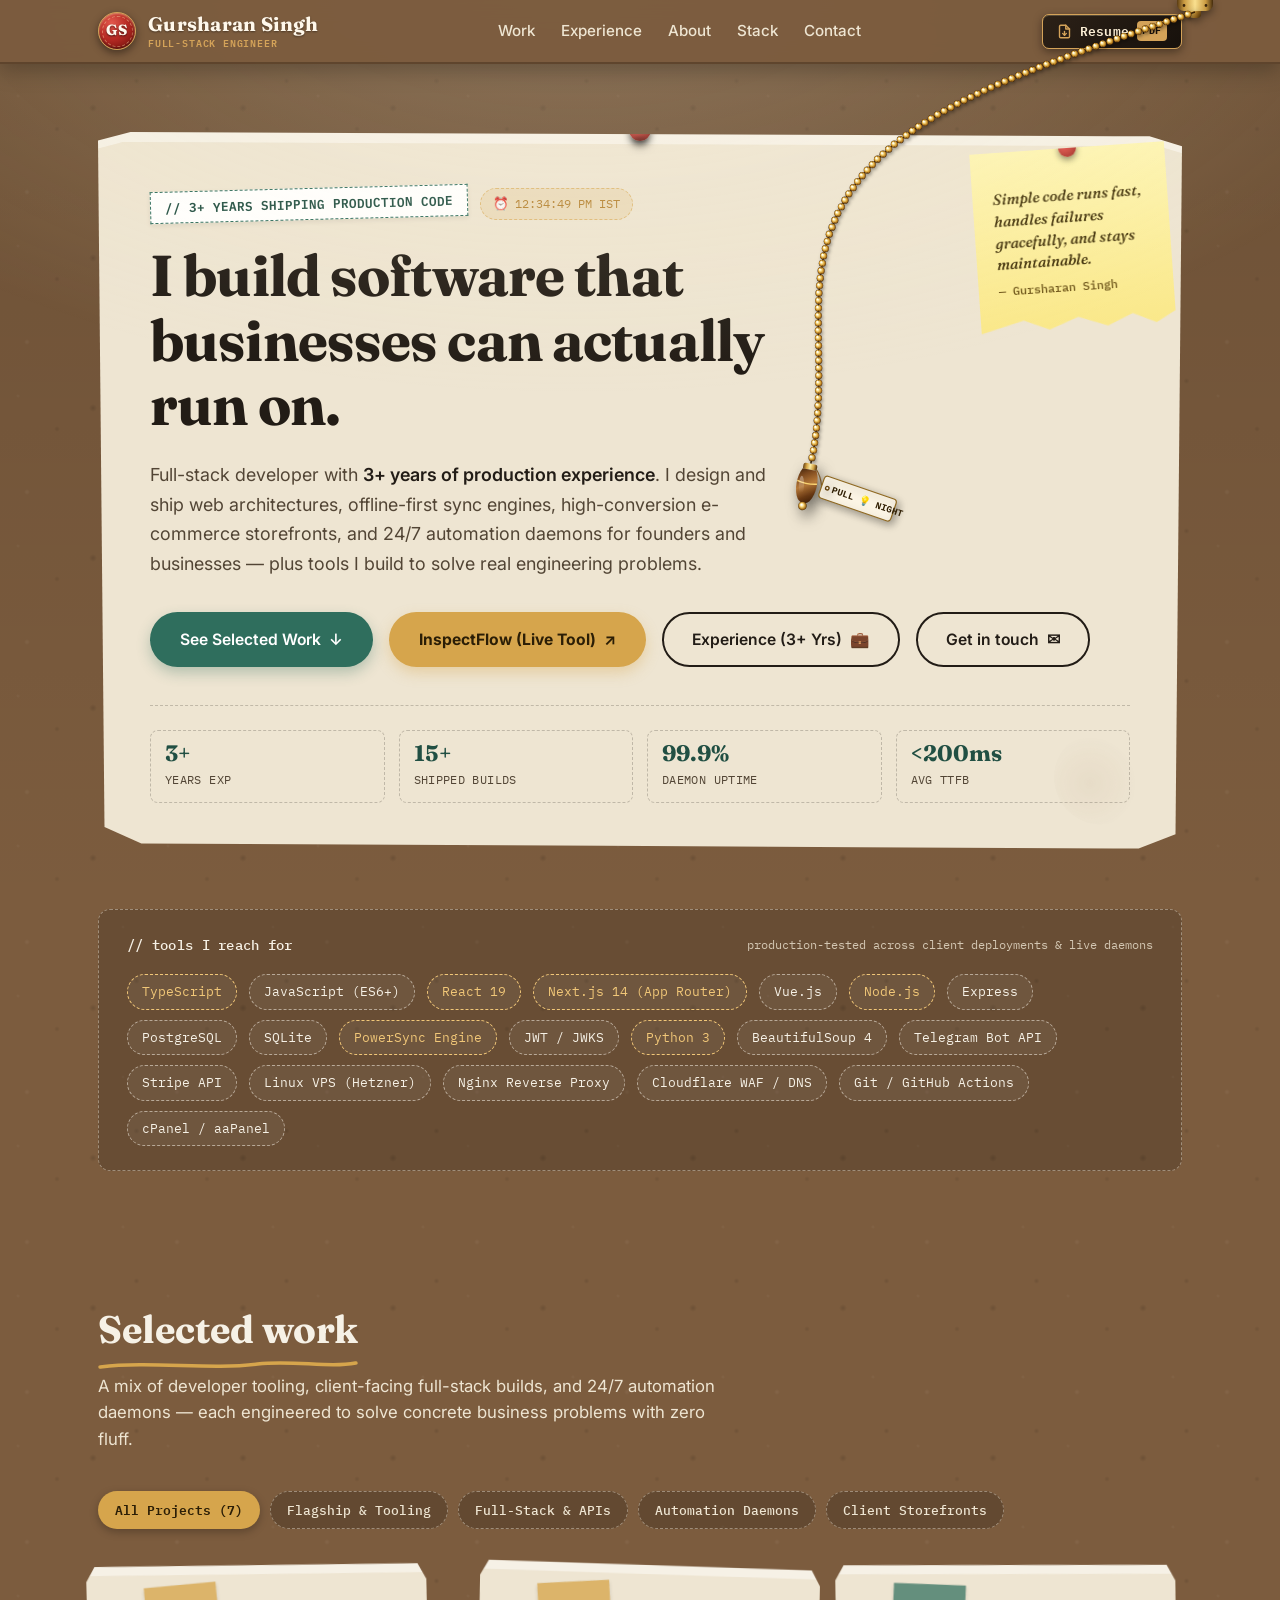
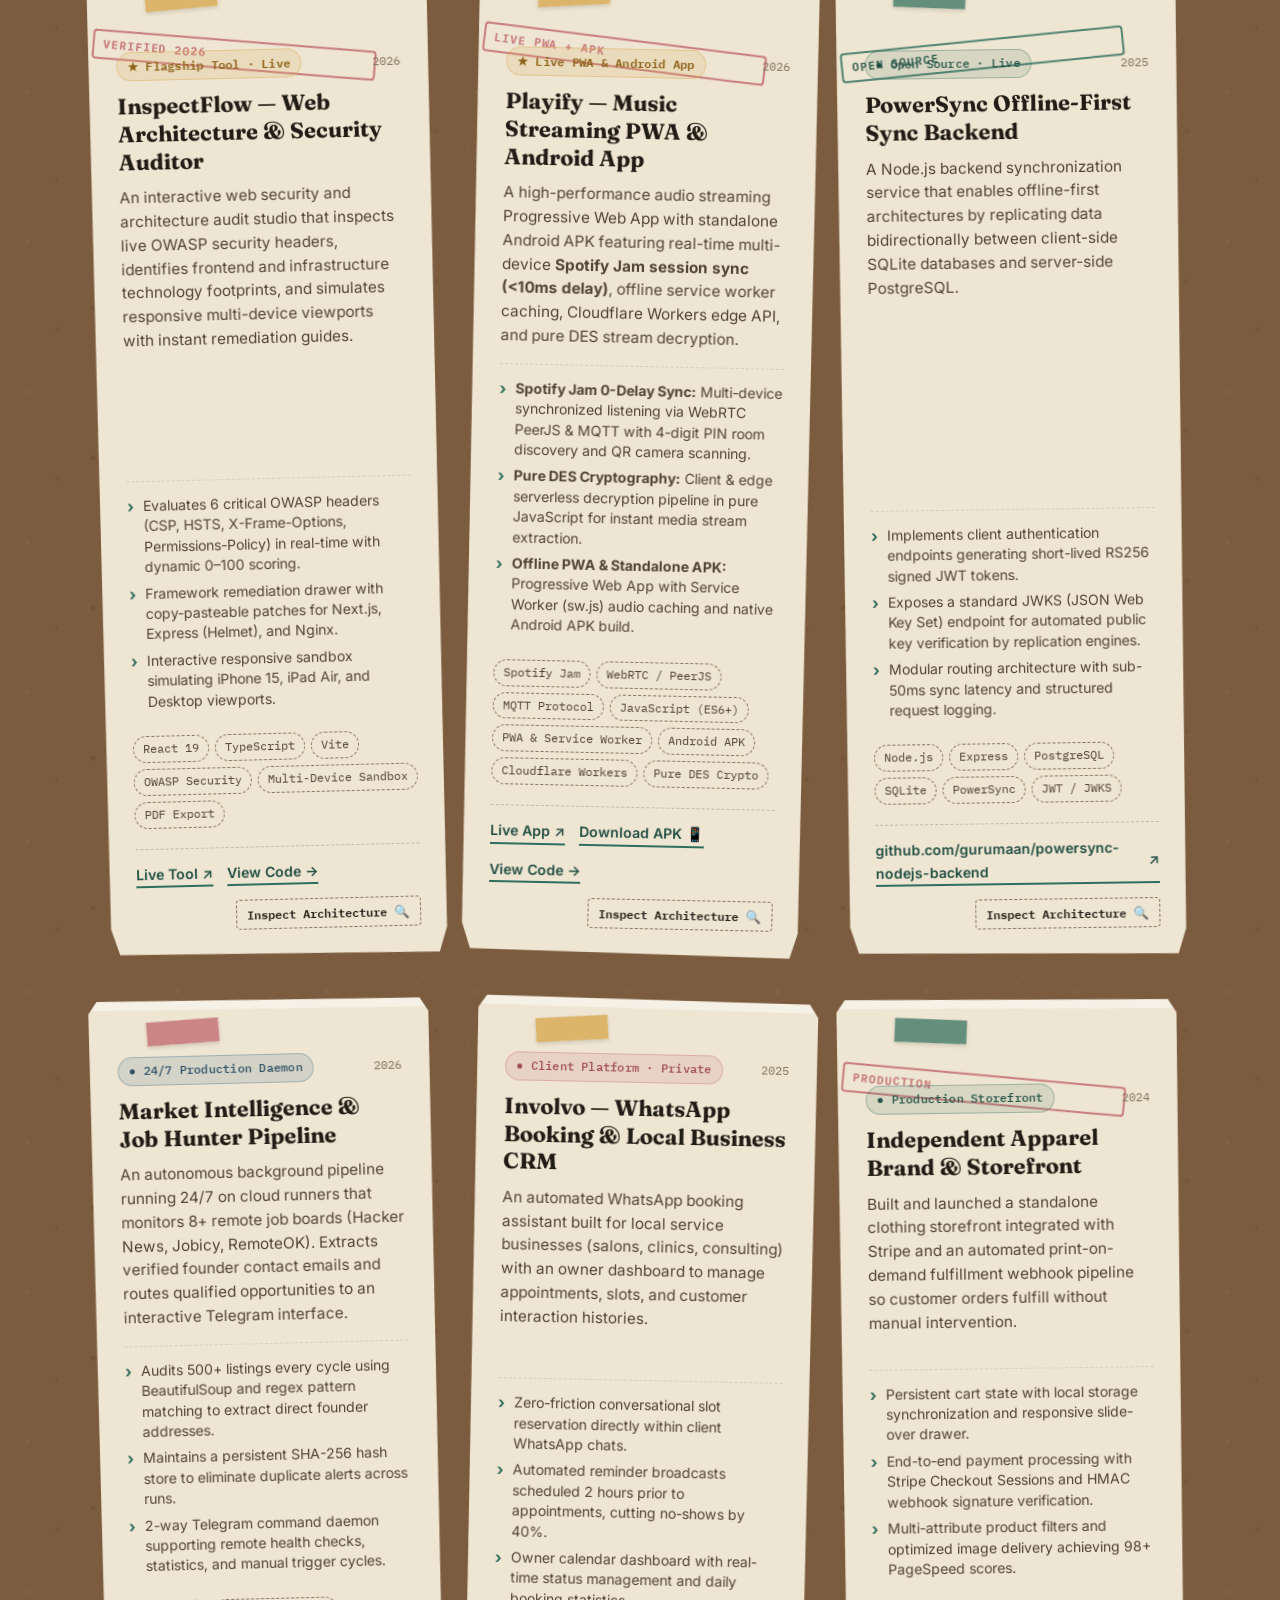
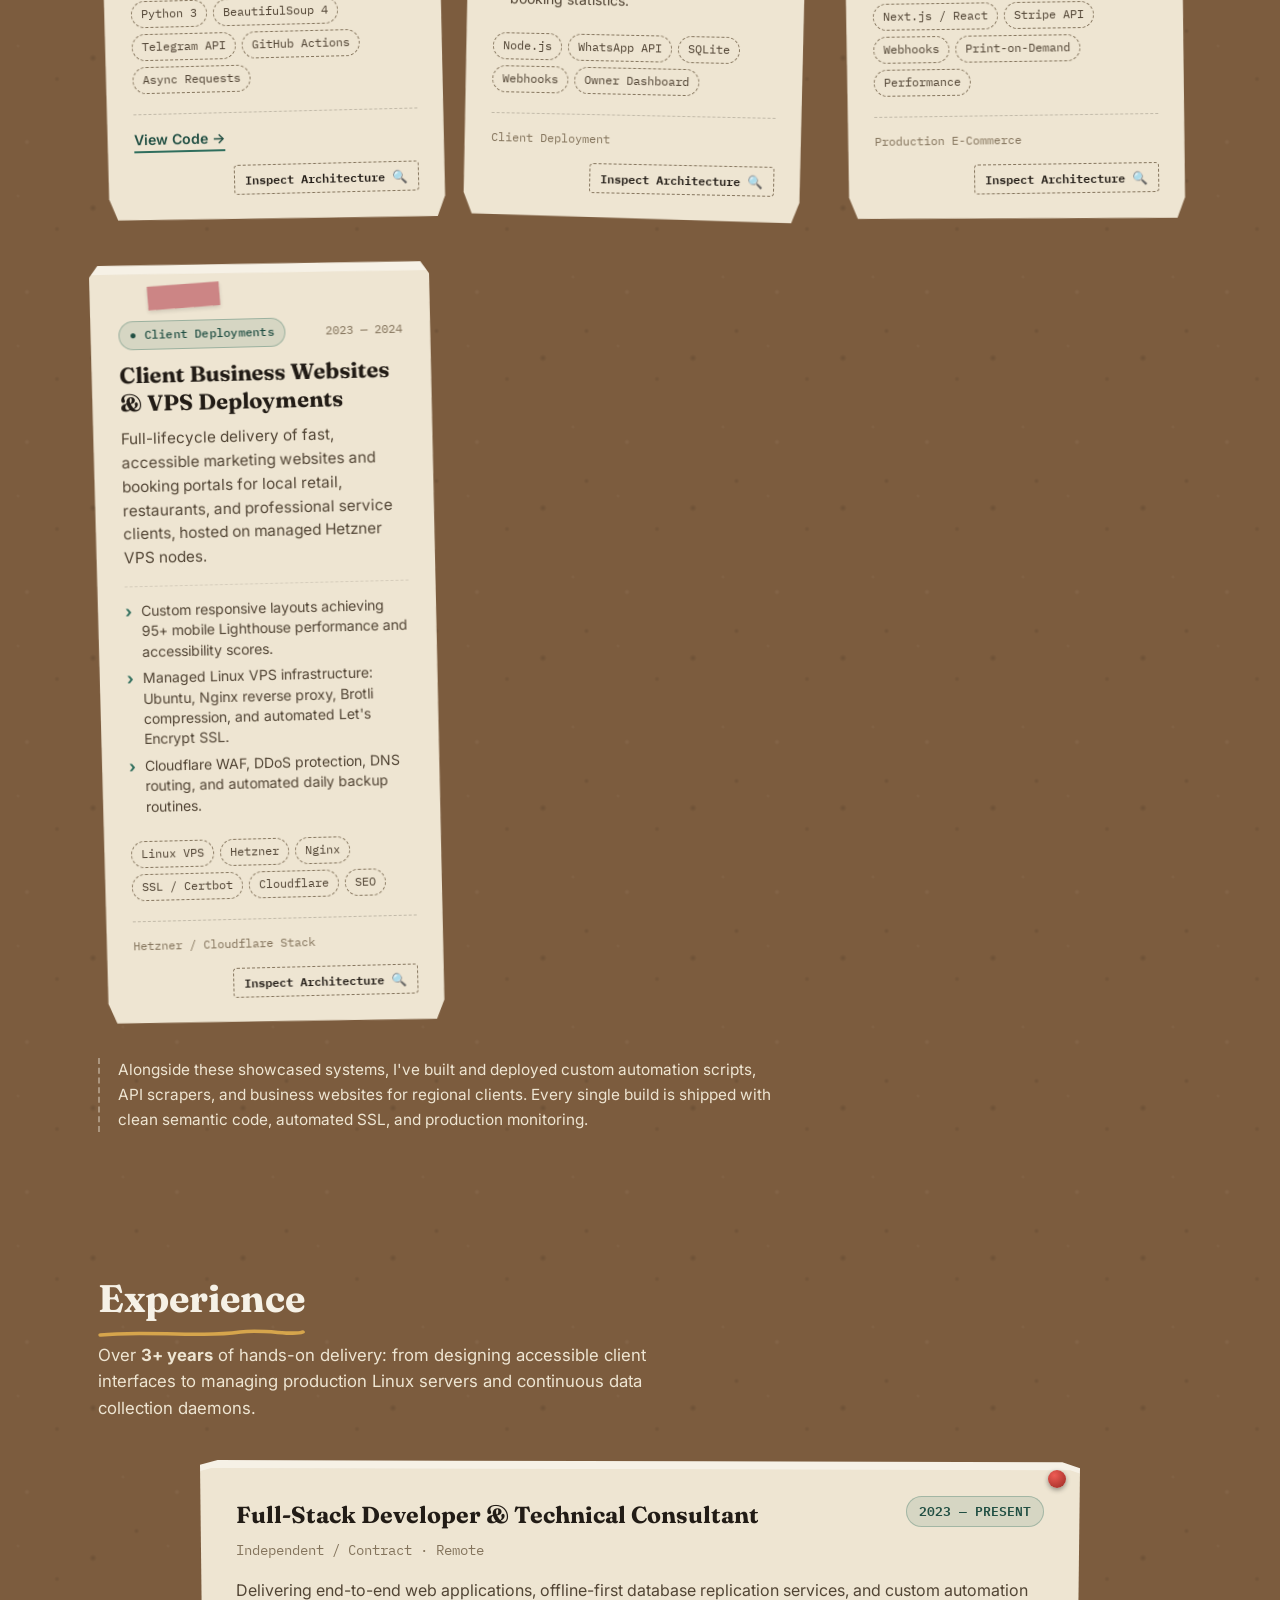
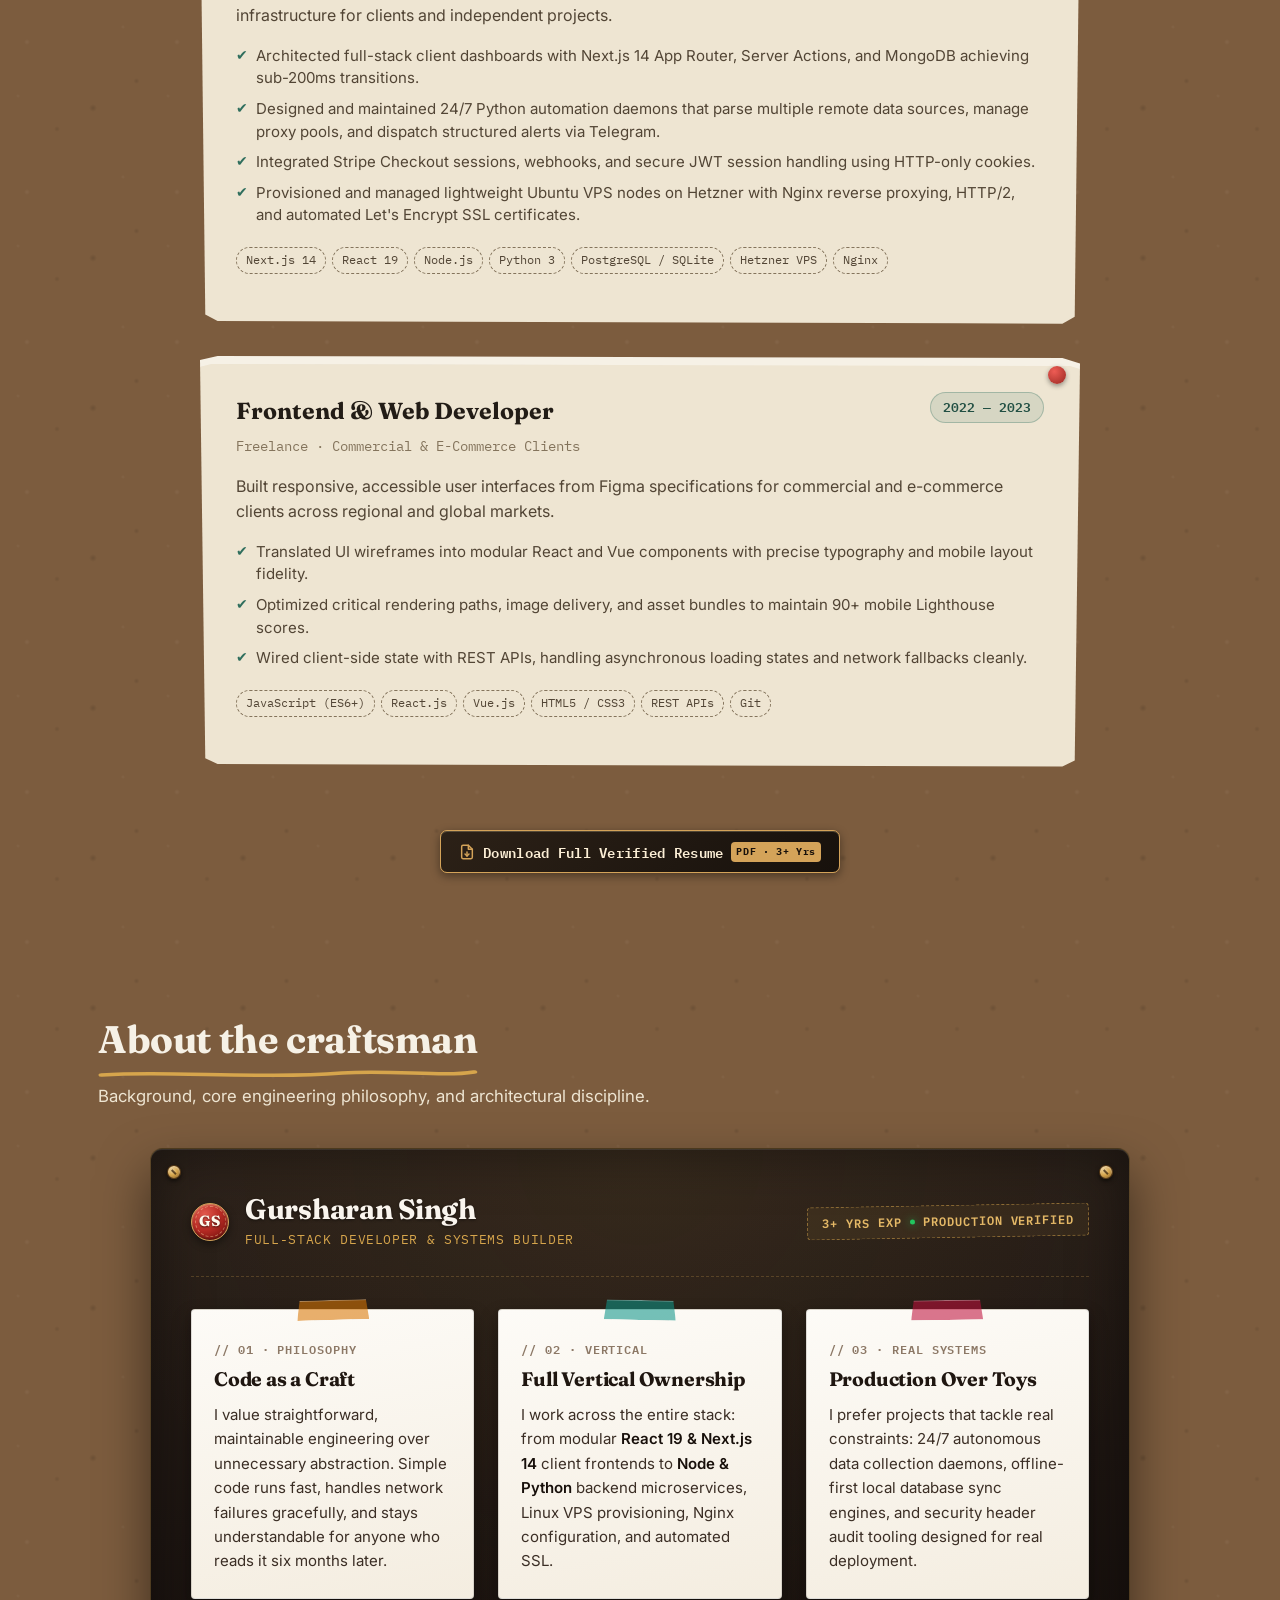
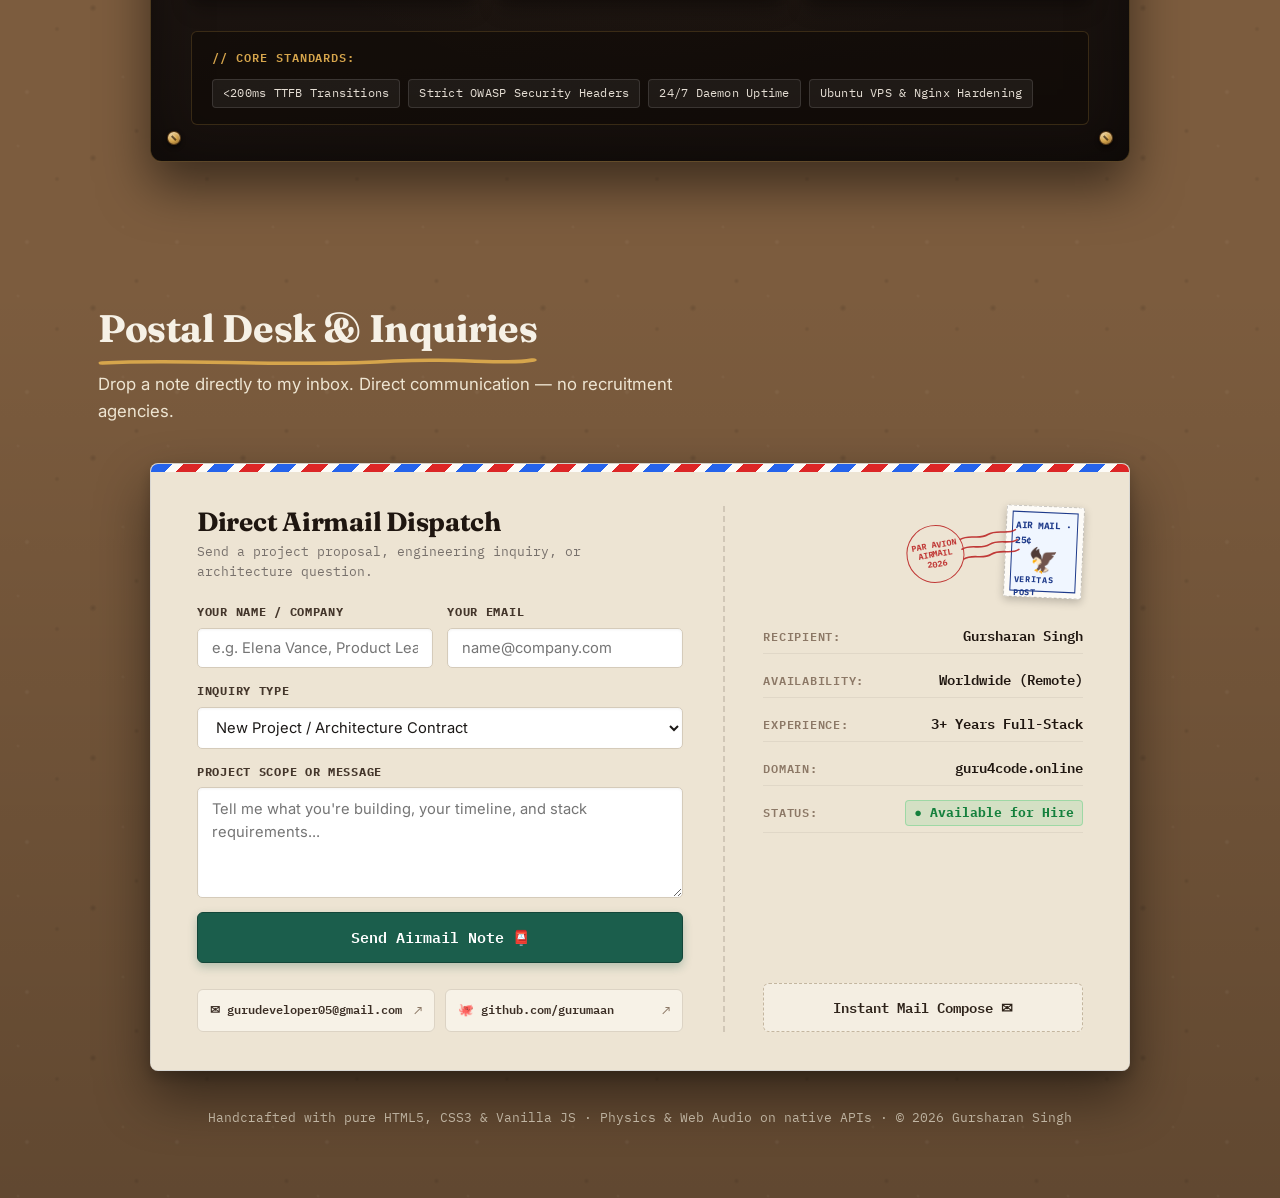
==== commit 598306c7: "feat(work): update Playify card with Spotify Jam real-time sync (<10ms) and WebRTC architecture" ====
--- a/index.html
+++ b/index.html
@@ -278,27 +278,29 @@
           </div>
           <h3>Playify &mdash; Music Streaming PWA &amp; Android App</h3>
           <p class="card-lead">
-            A high-performance audio streaming Progressive Web App with standalone Android APK (v64.0) featuring offline service worker audio caching, Cloudflare Workers edge API, and pure DES stream decryption.
+            A high-performance audio streaming Progressive Web App with standalone Android APK featuring real-time multi-device <strong>Spotify Jam session sync (&lt;10ms delay)</strong>, offline service worker caching, Cloudflare Workers edge API, and pure DES stream decryption.
           </p>
           <ul class="card-bullets">
-            <li>Pure JavaScript DES decryption engine running on Cloudflare Workers edge for dynamic stream extraction.</li>
-            <li>Offline PWA with Service Worker (sw.js) for continuous background audio playback and asset caching.</li>
-            <li>Standalone Android APK build (v64.0) with adaptive mobile controls and trending charts discovery engine.</li>
+            <li><strong>Spotify Jam 0-Delay Sync:</strong> Multi-device synchronized listening via WebRTC PeerJS &amp; MQTT with 4-digit PIN room discovery and QR camera scanning.</li>
+            <li><strong>Pure DES Cryptography:</strong> Client &amp; edge serverless decryption pipeline in pure JavaScript for instant media stream extraction.</li>
+            <li><strong>Offline PWA &amp; Standalone APK:</strong> Progressive Web App with Service Worker (sw.js) audio caching and native Android APK build.</li>
           </ul>
           <div class="tag-row">
+            <span class="tag">Spotify Jam</span>
+            <span class="tag">WebRTC / PeerJS</span>
+            <span class="tag">MQTT Protocol</span>
             <span class="tag">JavaScript (ES6+)</span>
-            <span class="tag">PWA</span>
-            <span class="tag">Service Worker</span>
+            <span class="tag">PWA &amp; Service Worker</span>
             <span class="tag">Android APK</span>
             <span class="tag">Cloudflare Workers</span>
-            <span class="tag">DES Cryptography</span>
+            <span class="tag">Pure DES Crypto</span>
           </div>
           <div class="card-footer-links">
             <a href="https://peaceful-davinci.cotton-vole.workers.dev" target="_blank" rel="noreferrer noopener" class="card-link" title="Open live streaming app">
               <span>Live App</span>
               <span>↗</span>
             </a>
-            <a href="https://peaceful-davinci.cotton-vole.workers.dev/Playify.apk" target="_blank" rel="noreferrer noopener" class="card-link" title="Download Android APK (v64.0)">
+            <a href="https://peaceful-davinci.cotton-vole.workers.dev/Playify.apk" target="_blank" rel="noreferrer noopener" class="card-link" title="Download Android APK">
               <span>Download APK</span>
               <span>📱</span>
             </a>
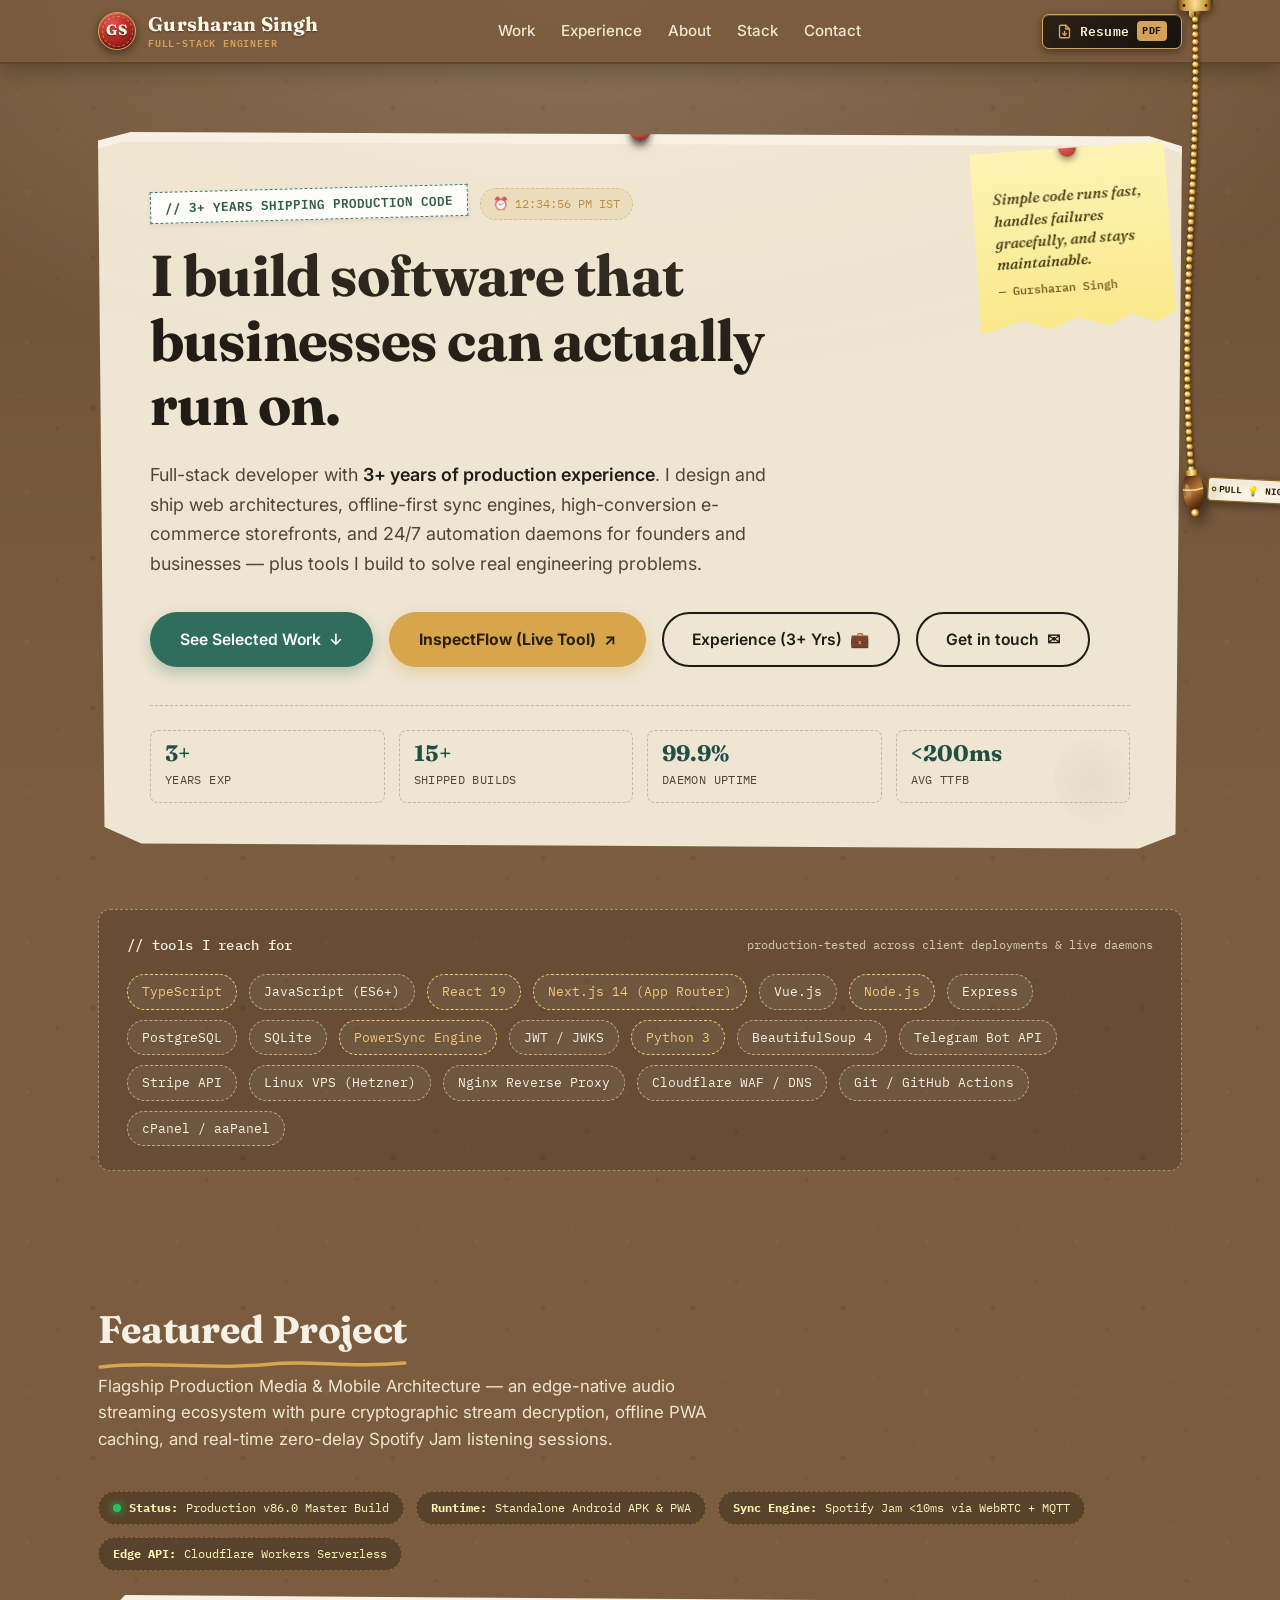
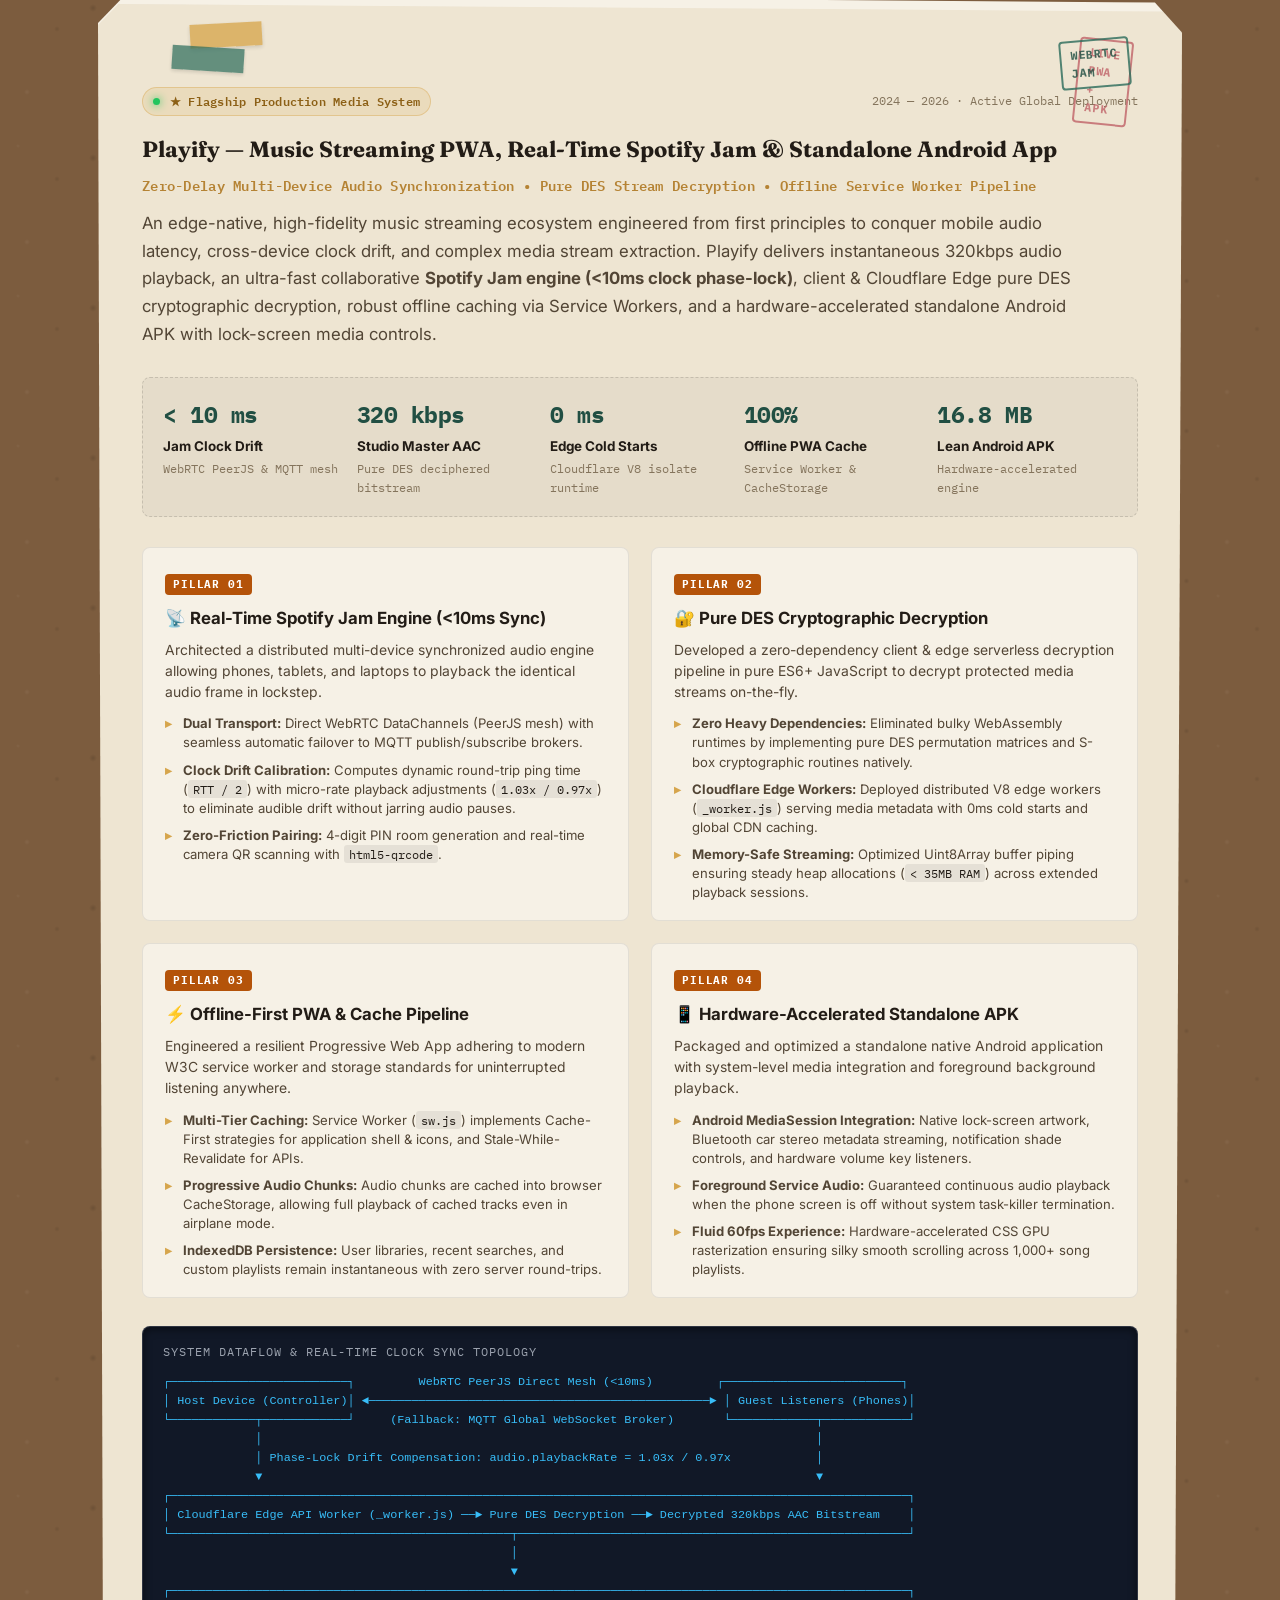
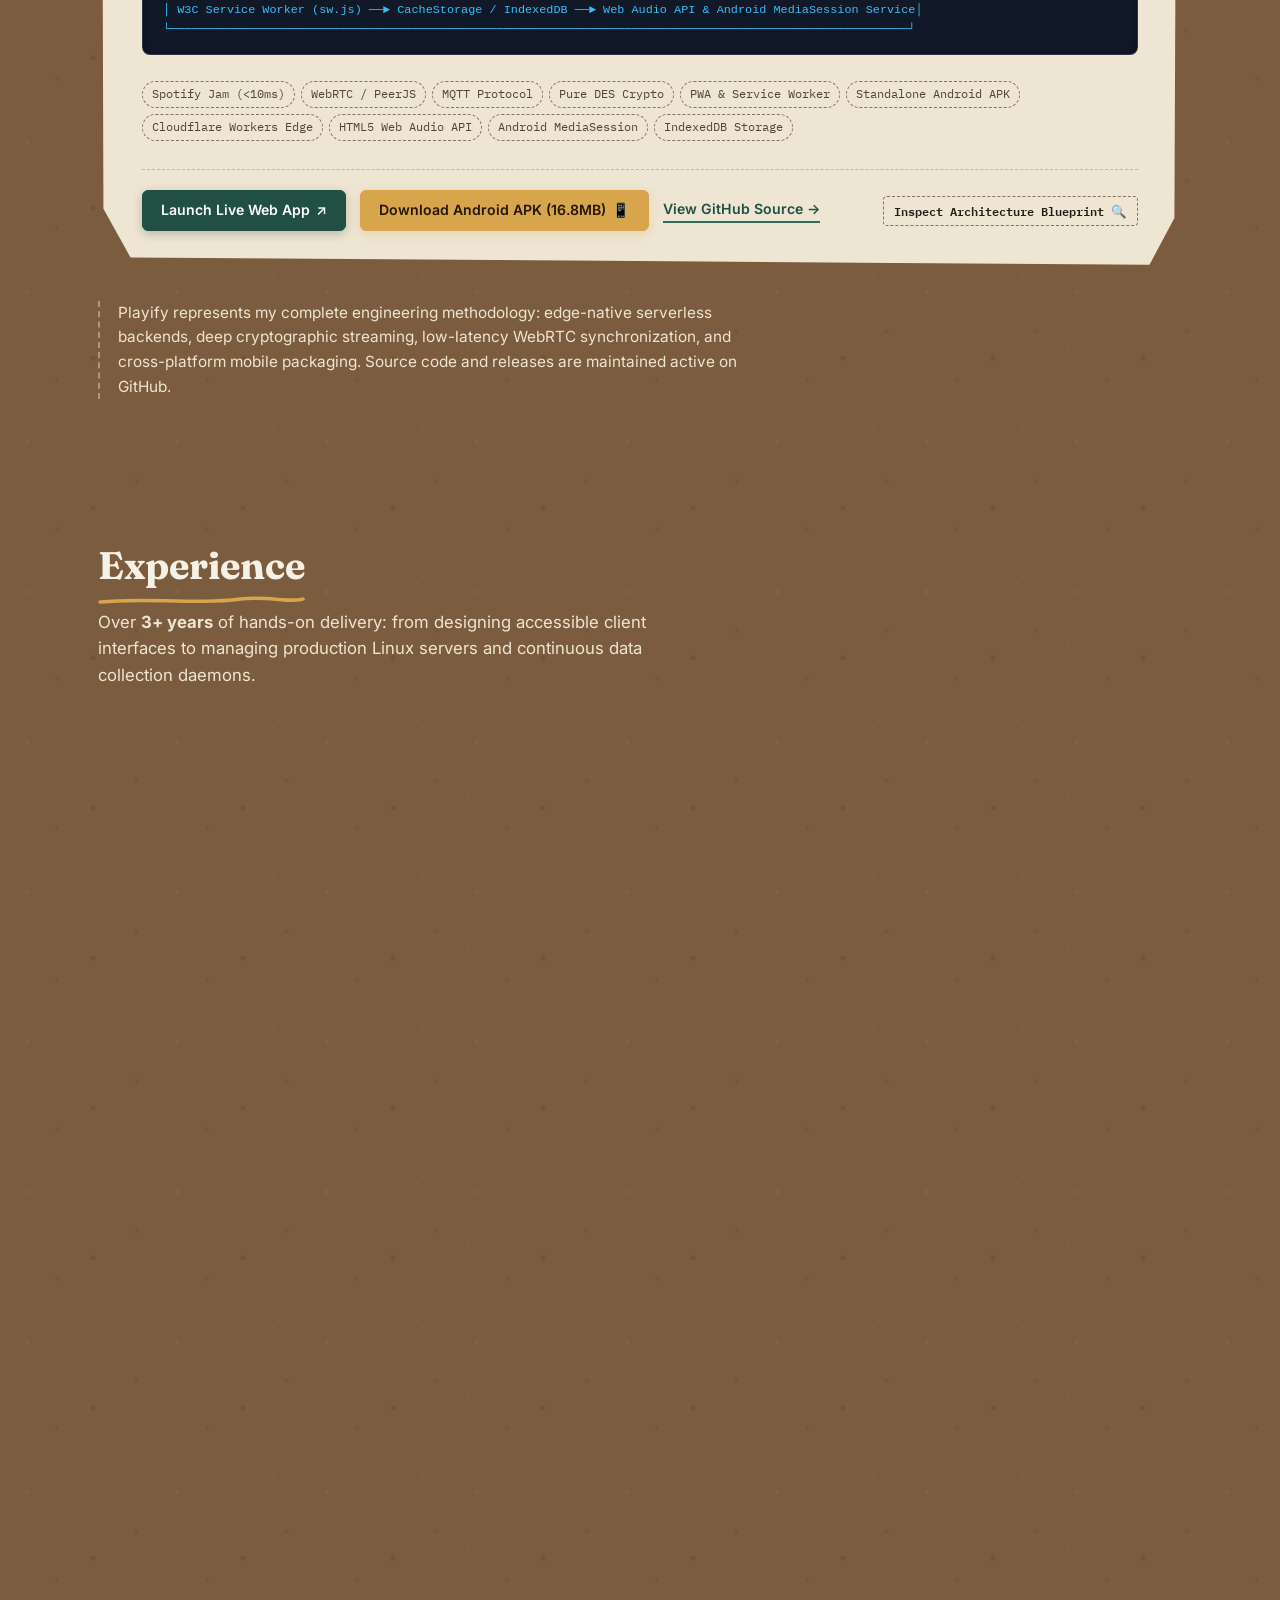
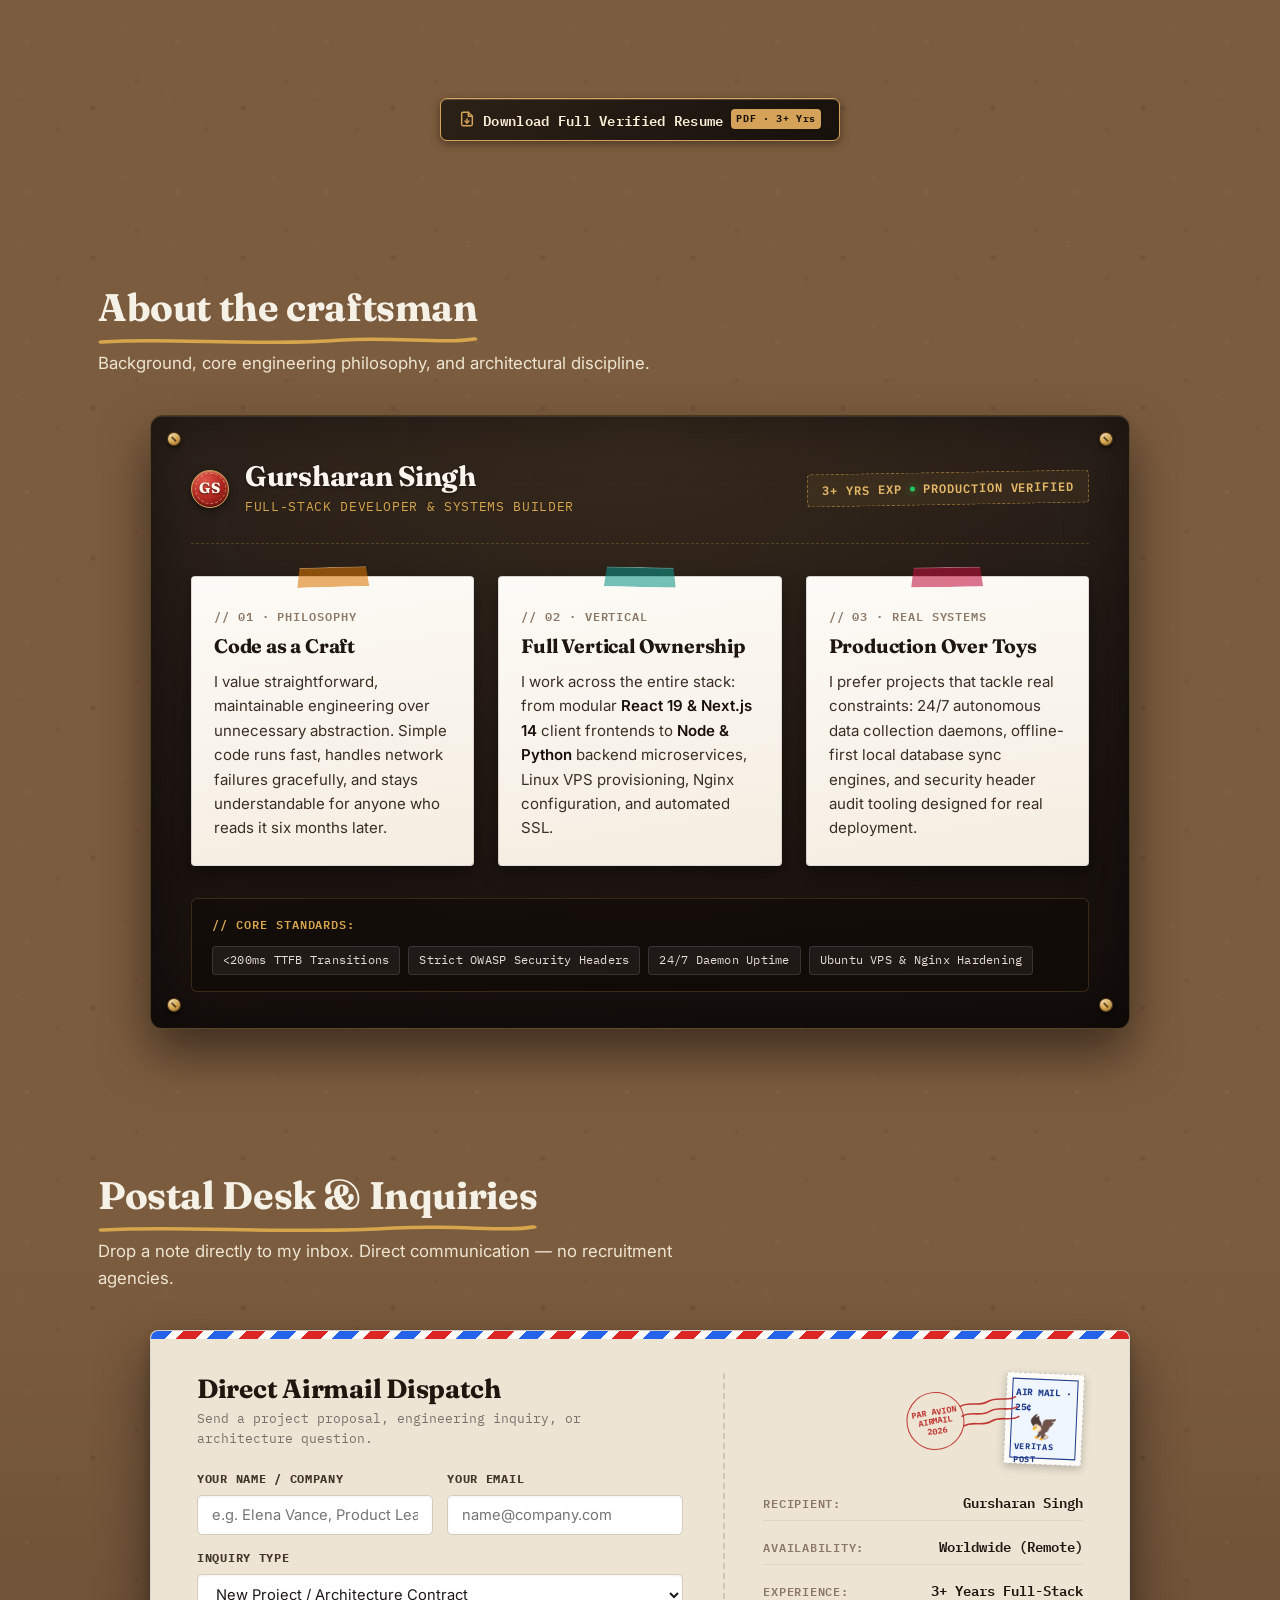
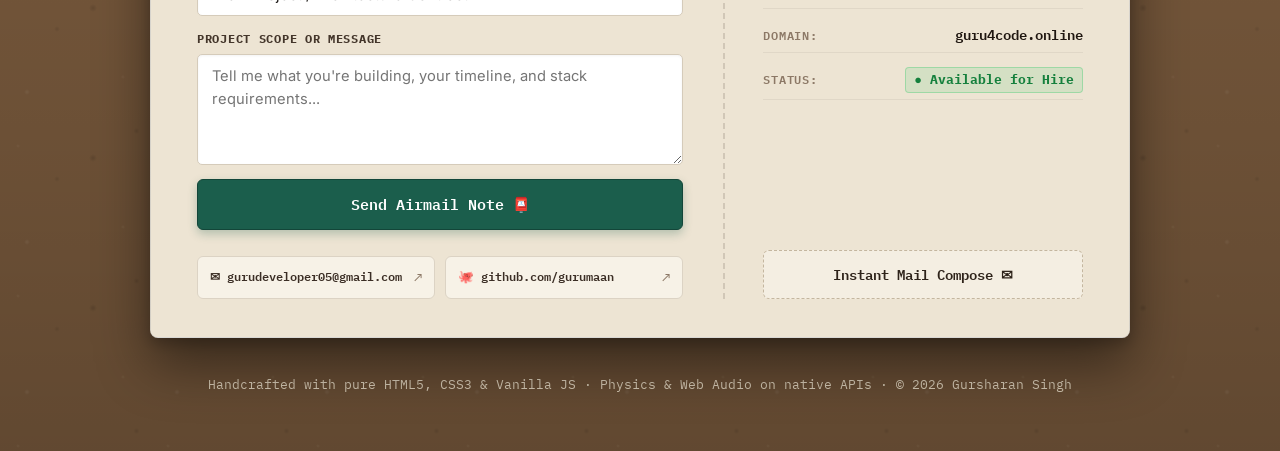
==== commit 6ab22c52: "feat: showcase Playify as exclusive flagship project with architectural pillars & live telemetry" ====
--- a/index.html
+++ b/index.html
@@ -209,28 +209,189 @@
   <section class="section" id="work">
     <div class="wrap">
       <div class="section-head">
-        <h2 class="section-title">Selected work
-          <svg class="underline" viewBox="0 0 220 12" preserveAspectRatio="none" aria-hidden="true">
-            <path d="M2,8 C45,2 95,11 135,5 C165,1 195,9 218,4" stroke="#d6a54c" stroke-width="3.5" fill="none" stroke-linecap="round"/>
+        <h2 class="section-title">Featured Project
+          <svg class="underline" viewBox="0 0 240 12" preserveAspectRatio="none" aria-hidden="true">
+            <path d="M2,8 C45,2 95,11 135,5 C165,1 195,9 238,4" stroke="#d6a54c" stroke-width="3.5" fill="none" stroke-linecap="round"/>
           </svg>
         </h2>
         <p class="section-desc">
-          A mix of developer tooling, client-facing full-stack builds, and 24/7 automation daemons &mdash; each engineered to solve concrete business problems with zero fluff.
+          Flagship Production Media &amp; Mobile Architecture &mdash; an edge-native audio streaming ecosystem with pure cryptographic stream decryption, offline PWA caching, and real-time zero-delay Spotify Jam listening sessions.
         </p>
       </div>
 
-      <!-- Filter Tabs -->
-      <div class="work-filter-row">
-        <button class="filter-btn active" data-filter="all">All Projects (7)</button>
-        <button class="filter-btn" data-filter="flagship">Flagship &amp; Tooling</button>
-        <button class="filter-btn" data-filter="fullstack">Full-Stack &amp; APIs</button>
-        <button class="filter-btn" data-filter="automation">Automation Daemons</button>
-        <button class="filter-btn" data-filter="storefront">Client Storefronts</button>
-      </div>
-
-      <div class="work-grid">
-
-        <!-- CARD 1: InspectFlow (FLAGSHIP) -->
+      <!-- Quick Status Strip -->
+      <div class="playify-status-banner">
+        <div class="banner-pill"><span class="pulse-dot"></span> <strong>Status:</strong> Production v86.0 Master Build</div>
+        <div class="banner-pill"><strong>Runtime:</strong> Standalone Android APK &amp; PWA</div>
+        <div class="banner-pill"><strong>Sync Engine:</strong> Spotify Jam &lt;10ms via WebRTC + MQTT</div>
+        <div class="banner-pill"><strong>Edge API:</strong> Cloudflare Workers Serverless</div>
+      </div>
+
+      <div class="work-grid playify-single-grid">
+
+        <!-- FLAGSHIP MASTER SHOWCASE: Playify -->
+        <article class="card playify-master-card" data-category="flagship fullstack mobile media">
+          <div class="tape ochre" style="left: 48px; top: -16px; transform: rotate(-3deg);" aria-hidden="true"></div>
+          <div class="tape teal" style="right: 48px; top: -16px; transform: rotate(3.5deg);" aria-hidden="true"></div>
+          
+          <div class="playify-stamp-badge-cluster">
+            <span class="rubber-stamp">LIVE PWA + APK</span>
+            <span class="rubber-stamp teal">WEBRTC JAM</span>
+          </div>
+
+          <div class="card-top-meta">
+            <span class="card-status status-flagship"><span class="pulse-dot" style="display:inline-block; width:7px; height:7px; border-radius:50%; background:#22c55e; margin-right:4px;"></span>★ Flagship Production Media System</span>
+            <span class="card-year">2024 &mdash; 2026 · Active Global Deployment</span>
+          </div>
+
+          <div class="playify-header-block">
+            <h3 class="playify-master-title">Playify &mdash; Music Streaming PWA, Real-Time Spotify Jam &amp; Standalone Android App</h3>
+            <p class="playify-subtitle">Zero-Delay Multi-Device Audio Synchronization &bull; Pure DES Stream Decryption &bull; Offline Service Worker Pipeline</p>
+          </div>
+
+          <p class="card-lead playify-lead-text">
+            An edge-native, high-fidelity music streaming ecosystem engineered from first principles to conquer mobile audio latency, cross-device clock drift, and complex media stream extraction. Playify delivers instantaneous 320kbps audio playback, an ultra-fast collaborative <strong>Spotify Jam engine (&lt;10ms clock phase-lock)</strong>, client &amp; Cloudflare Edge pure DES cryptographic decryption, robust offline caching via Service Workers, and a hardware-accelerated standalone Android APK with lock-screen media controls.
+          </p>
+
+          <!-- Live Performance & Engineering Benchmarks Strip -->
+          <div class="playify-specs-strip">
+            <div class="spec-cell">
+              <span class="spec-value">&lt; 10 ms</span>
+              <span class="spec-name">Jam Clock Drift</span>
+              <span class="spec-desc">WebRTC PeerJS &amp; MQTT mesh</span>
+            </div>
+            <div class="spec-cell">
+              <span class="spec-value">320 kbps</span>
+              <span class="spec-name">Studio Master AAC</span>
+              <span class="spec-desc">Pure DES deciphered bitstream</span>
+            </div>
+            <div class="spec-cell">
+              <span class="spec-value">0 ms</span>
+              <span class="spec-name">Edge Cold Starts</span>
+              <span class="spec-desc">Cloudflare V8 isolate runtime</span>
+            </div>
+            <div class="spec-cell">
+              <span class="spec-value">100%</span>
+              <span class="spec-name">Offline PWA Cache</span>
+              <span class="spec-desc">Service Worker &amp; CacheStorage</span>
+            </div>
+            <div class="spec-cell">
+              <span class="spec-value">16.8 MB</span>
+              <span class="spec-name">Lean Android APK</span>
+              <span class="spec-desc">Hardware-accelerated engine</span>
+            </div>
+          </div>
+
+          <!-- 4 Core Technical Architecture Pillars -->
+          <div class="playify-pillars-grid">
+            <div class="pillar-card">
+              <div class="pillar-badge">Pillar 01</div>
+              <h4 class="pillar-title">📡 Real-Time Spotify Jam Engine (&lt;10ms Sync)</h4>
+              <p class="pillar-desc">
+                Architected a distributed multi-device synchronized audio engine allowing phones, tablets, and laptops to playback the identical audio frame in lockstep.
+              </p>
+              <ul class="pillar-list">
+                <li><strong>Dual Transport:</strong> Direct WebRTC DataChannels (PeerJS mesh) with seamless automatic failover to MQTT publish/subscribe brokers.</li>
+                <li><strong>Clock Drift Calibration:</strong> Computes dynamic round-trip ping time (<code class="inline-code">RTT / 2</code>) with micro-rate playback adjustments (<code class="inline-code">1.03x / 0.97x</code>) to eliminate audible drift without jarring audio pauses.</li>
+                <li><strong>Zero-Friction Pairing:</strong> 4-digit PIN room generation and real-time camera QR scanning with <code class="inline-code">html5-qrcode</code>.</li>
+              </ul>
+            </div>
+
+            <div class="pillar-card">
+              <div class="pillar-badge">Pillar 02</div>
+              <h4 class="pillar-title">🔐 Pure DES Cryptographic Decryption</h4>
+              <p class="pillar-desc">
+                Developed a zero-dependency client &amp; edge serverless decryption pipeline in pure ES6+ JavaScript to decrypt protected media streams on-the-fly.
+              </p>
+              <ul class="pillar-list">
+                <li><strong>Zero Heavy Dependencies:</strong> Eliminated bulky WebAssembly runtimes by implementing pure DES permutation matrices and S-box cryptographic routines natively.</li>
+                <li><strong>Cloudflare Edge Workers:</strong> Deployed distributed V8 edge workers (<code class="inline-code">_worker.js</code>) serving media metadata with 0ms cold starts and global CDN caching.</li>
+                <li><strong>Memory-Safe Streaming:</strong> Optimized Uint8Array buffer piping ensuring steady heap allocations (<code class="inline-code">&lt; 35MB RAM</code>) across extended playback sessions.</li>
+              </ul>
+            </div>
+
+            <div class="pillar-card">
+              <div class="pillar-badge">Pillar 03</div>
+              <h4 class="pillar-title">⚡ Offline-First PWA &amp; Cache Pipeline</h4>
+              <p class="pillar-desc">
+                Engineered a resilient Progressive Web App adhering to modern W3C service worker and storage standards for uninterrupted listening anywhere.
+              </p>
+              <ul class="pillar-list">
+                <li><strong>Multi-Tier Caching:</strong> Service Worker (<code class="inline-code">sw.js</code>) implements Cache-First strategies for application shell &amp; icons, and Stale-While-Revalidate for APIs.</li>
+                <li><strong>Progressive Audio Chunks:</strong> Audio chunks are cached into browser CacheStorage, allowing full playback of cached tracks even in airplane mode.</li>
+                <li><strong>IndexedDB Persistence:</strong> User libraries, recent searches, and custom playlists remain instantaneous with zero server round-trips.</li>
+              </ul>
+            </div>
+
+            <div class="pillar-card">
+              <div class="pillar-badge">Pillar 04</div>
+              <h4 class="pillar-title">📱 Hardware-Accelerated Standalone APK</h4>
+              <p class="pillar-desc">
+                Packaged and optimized a standalone native Android application with system-level media integration and foreground background playback.
+              </p>
+              <ul class="pillar-list">
+                <li><strong>Android MediaSession Integration:</strong> Native lock-screen artwork, Bluetooth car stereo metadata streaming, notification shade controls, and hardware volume key listeners.</li>
+                <li><strong>Foreground Service Audio:</strong> Guaranteed continuous audio playback when the phone screen is off without system task-killer termination.</li>
+                <li><strong>Fluid 60fps Experience:</strong> Hardware-accelerated CSS GPU rasterization ensuring silky smooth scrolling across 1,000+ song playlists.</li>
+              </ul>
+            </div>
+          </div>
+
+          <!-- System Architecture Topology Flow -->
+          <div class="playify-topo-box">
+            <div class="topo-title">System Dataflow &amp; Real-Time Clock Sync Topology</div>
+            <pre class="topo-diagram"><code>┌─────────────────────────┐         WebRTC PeerJS Direct Mesh (&lt;10ms)         ┌─────────────────────────┐
+│ Host Device (Controller)│ ◄────────────────────────────────────────────────► │ Guest Listeners (Phones)│
+└────────────┬────────────┘     (Fallback: MQTT Global WebSocket Broker)       └────────────┬────────────┘
+             │                                                                              │
+             │ Phase-Lock Drift Compensation: audio.playbackRate = 1.03x / 0.97x            │
+             ▼                                                                              ▼
+┌────────────────────────────────────────────────────────────────────────────────────────────────────────┐
+│ Cloudflare Edge API Worker (_worker.js) ──► Pure DES Decryption ──► Decrypted 320kbps AAC Bitstream    │
+└────────────────────────────────────────────────┬───────────────────────────────────────────────────────┘
+                                                 │
+                                                 ▼
+┌────────────────────────────────────────────────────────────────────────────────────────────────────────┐
+│ W3C Service Worker (sw.js) ──► CacheStorage / IndexedDB ──► Web Audio API &amp; Android MediaSession Service│
+└────────────────────────────────────────────────────────────────────────────────────────────────────────┘</code></pre>
+          </div>
+
+          <!-- Tech Stack Badges -->
+          <div class="tag-row playify-tags">
+            <span class="tag">Spotify Jam (&lt;10ms)</span>
+            <span class="tag">WebRTC / PeerJS</span>
+            <span class="tag">MQTT Protocol</span>
+            <span class="tag">Pure DES Crypto</span>
+            <span class="tag">PWA &amp; Service Worker</span>
+            <span class="tag">Standalone Android APK</span>
+            <span class="tag">Cloudflare Workers Edge</span>
+            <span class="tag">HTML5 Web Audio API</span>
+            <span class="tag">Android MediaSession</span>
+            <span class="tag">IndexedDB Storage</span>
+          </div>
+
+          <!-- Action Links & Inspection Button -->
+          <div class="card-footer-links playify-action-bar">
+            <a href="https://peaceful-davinci.cotton-vole.workers.dev" target="_blank" rel="noreferrer noopener" class="card-link btn-primary-highlight" title="Launch live streaming web app">
+              <span>Launch Live Web App</span>
+              <span>↗</span>
+            </a>
+            <a href="https://peaceful-davinci.cotton-vole.workers.dev/Playify.apk" target="_blank" rel="noreferrer noopener" class="card-link btn-apk-download" title="Download standalone Android APK">
+              <span>Download Android APK (16.8MB)</span>
+              <span>📱</span>
+            </a>
+            <a href="https://github.com/gurumaan/playify" target="_blank" rel="noreferrer noopener" class="card-link" title="View Playify repository on GitHub">
+              <span>View GitHub Source</span>
+              <span>→</span>
+            </a>
+            <button class="card-btn-inspect" data-project="playify" title="Inspect architecture blueprint modal">Inspect Architecture Blueprint 🔍</button>
+          </div>
+        </article>
+
+        <!-- =========================================================================
+             OTHER PROJECTS ARCHIVED (Preserved for future expansion)
+             ========================================================================= -->
+        <!--
         <article class="card" data-category="flagship fullstack">
           <div class="tape ochre" aria-hidden="true"></div>
           <span class="rubber-stamp">VERIFIED 2026</span>
@@ -268,51 +429,6 @@
           </div>
         </article>
 
-        <!-- CARD 2: Playify (FLAGSHIP MEDIA & MOBILE) -->
-        <article class="card" data-category="flagship fullstack">
-          <div class="tape ochre" aria-hidden="true"></div>
-          <span class="rubber-stamp">LIVE PWA + APK</span>
-          <div class="card-top-meta">
-            <span class="card-status status-flagship">★ Live PWA &amp; Android App</span>
-            <span class="card-year">2026</span>
-          </div>
-          <h3>Playify &mdash; Music Streaming PWA &amp; Android App</h3>
-          <p class="card-lead">
-            A high-performance audio streaming Progressive Web App with standalone Android APK featuring real-time multi-device <strong>Spotify Jam session sync (&lt;10ms delay)</strong>, offline service worker caching, Cloudflare Workers edge API, and pure DES stream decryption.
-          </p>
-          <ul class="card-bullets">
-            <li><strong>Spotify Jam 0-Delay Sync:</strong> Multi-device synchronized listening via WebRTC PeerJS &amp; MQTT with 4-digit PIN room discovery and QR camera scanning.</li>
-            <li><strong>Pure DES Cryptography:</strong> Client &amp; edge serverless decryption pipeline in pure JavaScript for instant media stream extraction.</li>
-            <li><strong>Offline PWA &amp; Standalone APK:</strong> Progressive Web App with Service Worker (sw.js) audio caching and native Android APK build.</li>
-          </ul>
-          <div class="tag-row">
-            <span class="tag">Spotify Jam</span>
-            <span class="tag">WebRTC / PeerJS</span>
-            <span class="tag">MQTT Protocol</span>
-            <span class="tag">JavaScript (ES6+)</span>
-            <span class="tag">PWA &amp; Service Worker</span>
-            <span class="tag">Android APK</span>
-            <span class="tag">Cloudflare Workers</span>
-            <span class="tag">Pure DES Crypto</span>
-          </div>
-          <div class="card-footer-links">
-            <a href="https://peaceful-davinci.cotton-vole.workers.dev" target="_blank" rel="noreferrer noopener" class="card-link" title="Open live streaming app">
-              <span>Live App</span>
-              <span>↗</span>
-            </a>
-            <a href="https://peaceful-davinci.cotton-vole.workers.dev/Playify.apk" target="_blank" rel="noreferrer noopener" class="card-link" title="Download Android APK">
-              <span>Download APK</span>
-              <span>📱</span>
-            </a>
-            <a href="https://github.com/gurumaan/playify" target="_blank" rel="noreferrer noopener" class="card-link" title="View Playify source on GitHub">
-              <span>View Code</span>
-              <span>→</span>
-            </a>
-            <button class="card-btn-inspect" data-project="playify" title="Inspect architecture breakdown">Inspect Architecture 🔍</button>
-          </div>
-        </article>
-
-        <!-- CARD 3: PowerSync Offline-First Backend -->
         <article class="card" data-category="fullstack">
           <div class="tape teal" aria-hidden="true"></div>
           <span class="rubber-stamp teal">OPEN SOURCE</span>
@@ -346,7 +462,6 @@
           </div>
         </article>
 
-        <!-- CARD 3: ScoutFlow / Market Intelligence Daemon -->
         <article class="card" data-category="automation">
           <div class="tape rose" aria-hidden="true"></div>
           <div class="card-top-meta">
@@ -378,7 +493,6 @@
           </div>
         </article>
 
-        <!-- CARD 4: Involvo (WhatsApp Booking Assistant) -->
         <article class="card" data-category="fullstack automation">
           <div class="tape ochre" aria-hidden="true"></div>
           <div class="card-top-meta">
@@ -407,7 +521,6 @@
           </div>
         </article>
 
-        <!-- CARD 5: ApexStore E-Commerce -->
         <article class="card" data-category="storefront fullstack">
           <div class="tape teal" aria-hidden="true"></div>
           <span class="rubber-stamp">PRODUCTION</span>
@@ -437,7 +550,6 @@
           </div>
         </article>
 
-        <!-- CARD 6: Client Business Websites & VPS Infrastructure -->
         <article class="card" data-category="storefront">
           <div class="tape rose" aria-hidden="true"></div>
           <div class="card-top-meta">
@@ -466,11 +578,12 @@
             <button class="card-btn-inspect" data-project="clientvps" title="Inspect architecture breakdown">Inspect Architecture 🔍</button>
           </div>
         </article>
+        -->
 
       </div>
 
       <p class="footnote-strip">
-        Alongside these showcased systems, I've built and deployed custom automation scripts, API scrapers, and business websites for regional clients. Every single build is shipped with clean semantic code, automated SSL, and production monitoring.
+        Playify represents my complete engineering methodology: edge-native serverless backends, deep cryptographic streaming, low-latency WebRTC synchronization, and cross-platform mobile packaging. Source code and releases are maintained active on GitHub.
       </p>
     </div>
   </section>
--- a/style.css
+++ b/style.css
@@ -1400,6 +1400,345 @@
 }
 
 /* --------------------------------------------------------------------------
+   Playify Master Flagship Showcase Styles
+   -------------------------------------------------------------------------- */
+.playify-status-banner {
+  display: flex;
+  flex-wrap: wrap;
+  gap: 12px;
+  margin-bottom: 24px;
+}
+
+.banner-pill {
+  display: inline-flex;
+  align-items: center;
+  gap: 8px;
+  padding: 6px 14px;
+  background: rgba(0, 0, 0, 0.28);
+  border: 1px dashed rgba(214, 165, 76, 0.4);
+  border-radius: 999px;
+  font-family: var(--font-mono);
+  font-size: 0.78rem;
+  color: var(--paper-yellow);
+}
+
+.pulse-dot {
+  width: 8px;
+  height: 8px;
+  border-radius: 50%;
+  background: #22c55e;
+  box-shadow: 0 0 8px #22c55e;
+  display: inline-block;
+  animation: pulseGlow 2s infinite ease-in-out;
+}
+
+@keyframes pulseGlow {
+  0%, 100% { opacity: 1; transform: scale(1); }
+  50% { opacity: 0.4; transform: scale(0.85); }
+}
+
+.work-grid.playify-single-grid {
+  display: block;
+  width: 100%;
+}
+
+.card.playify-master-card {
+  --base: 0deg;
+  padding: 44px 44px 34px;
+  width: 100%;
+}
+
+.playify-stamp-badge-cluster {
+  position: absolute;
+  top: 24px;
+  right: 28px;
+  display: flex;
+  gap: 12px;
+  z-index: 2;
+}
+
+.playify-header-block {
+  margin-top: 8px;
+  margin-bottom: 14px;
+}
+
+.playify-master-title {
+  font-family: var(--font-serif);
+  font-size: 2.15rem;
+  font-weight: 700;
+  line-height: 1.25;
+  color: var(--ink);
+  margin-bottom: 6px;
+}
+
+.playify-subtitle {
+  font-family: var(--font-mono);
+  font-size: 0.88rem;
+  color: var(--ochre-dark, #8f651b);
+  font-weight: 600;
+  letter-spacing: 0.02em;
+}
+
+.playify-lead-text {
+  font-size: 1.05rem;
+  line-height: 1.65;
+  color: var(--ink-soft);
+  margin-bottom: 28px;
+  max-width: 960px;
+}
+
+/* Engineering Metrics Strip */
+.playify-specs-strip {
+  display: grid;
+  grid-template-columns: repeat(auto-fit, minmax(170px, 1fr));
+  gap: 14px;
+  margin-bottom: 30px;
+  padding: 18px 20px;
+  background: rgba(0, 0, 0, 0.035);
+  border: 1.5px dashed var(--border-light, rgba(0, 0, 0, 0.14));
+  border-radius: 8px;
+}
+
+body.midnight-mode .playify-specs-strip {
+  background: rgba(0, 0, 0, 0.22);
+  border-color: rgba(255, 255, 255, 0.14);
+}
+
+.spec-cell {
+  display: flex;
+  flex-direction: column;
+  gap: 3px;
+}
+
+.spec-value {
+  font-family: var(--font-mono);
+  font-size: 1.45rem;
+  font-weight: 700;
+  color: var(--forest, #214f43);
+  letter-spacing: -0.02em;
+}
+
+body.midnight-mode .spec-value {
+  color: #5eead4;
+}
+
+.spec-name {
+  font-size: 0.84rem;
+  font-weight: 700;
+  color: var(--ink);
+}
+
+.spec-desc {
+  font-size: 0.73rem;
+  font-family: var(--font-mono);
+  color: var(--ink-faint);
+}
+
+/* 4 Core Technical Pillars */
+.playify-pillars-grid {
+  display: grid;
+  grid-template-columns: repeat(2, 1fr);
+  gap: 22px;
+  margin-bottom: 28px;
+}
+
+.pillar-card {
+  background: rgba(255, 255, 255, 0.45);
+  border: 1px solid rgba(0, 0, 0, 0.08);
+  border-radius: 8px;
+  padding: 22px 22px 18px;
+  position: relative;
+  transition: transform 0.15s ease, box-shadow 0.15s ease;
+}
+
+body.midnight-mode .pillar-card {
+  background: rgba(0, 0, 0, 0.18);
+  border-color: rgba(255, 255, 255, 0.08);
+}
+
+.pillar-card:hover {
+  transform: translateY(-2px);
+  box-shadow: 0 6px 16px var(--shadow-soft);
+}
+
+.pillar-badge {
+  display: inline-block;
+  font-family: var(--font-mono);
+  font-size: 0.68rem;
+  font-weight: 700;
+  text-transform: uppercase;
+  letter-spacing: 0.08em;
+  padding: 2px 8px;
+  border-radius: 4px;
+  background: var(--terracotta, #b45309);
+  color: #fff;
+  margin-bottom: 10px;
+}
+
+.pillar-title {
+  font-size: 1.05rem;
+  font-family: var(--font-serif);
+  font-weight: 700;
+  color: var(--ink);
+  margin-bottom: 8px;
+  display: flex;
+  align-items: center;
+  gap: 8px;
+}
+
+.pillar-desc {
+  font-size: 0.87rem;
+  color: var(--ink-soft);
+  line-height: 1.5;
+  margin-bottom: 12px;
+}
+
+.pillar-list {
+  list-style: none;
+  padding: 0;
+  margin: 0;
+  display: flex;
+  flex-direction: column;
+  gap: 8px;
+  font-size: 0.82rem;
+  color: var(--ink-soft);
+  line-height: 1.45;
+}
+
+.pillar-list li {
+  position: relative;
+  padding-left: 18px;
+}
+
+.pillar-list li::before {
+  content: "▸";
+  position: absolute;
+  left: 0;
+  color: var(--ochre);
+  font-weight: bold;
+}
+
+.inline-code {
+  font-family: var(--font-mono);
+  font-size: 0.78rem;
+  background: rgba(0, 0, 0, 0.07);
+  padding: 1px 5px;
+  border-radius: 3px;
+  color: var(--ink);
+}
+
+body.midnight-mode .inline-code {
+  background: rgba(255, 255, 255, 0.12);
+  color: var(--paper-yellow);
+}
+
+/* Topology Diagram Box */
+.playify-topo-box {
+  margin-bottom: 26px;
+  background: #111827;
+  border-radius: 8px;
+  border: 1px solid rgba(255, 255, 255, 0.12);
+  padding: 16px 20px;
+  overflow-x: auto;
+  box-shadow: inset 0 2px 8px rgba(0, 0, 0, 0.5);
+}
+
+.topo-title {
+  font-family: var(--font-mono);
+  font-size: 0.74rem;
+  text-transform: uppercase;
+  letter-spacing: 0.08em;
+  color: #9ca3af;
+  margin-bottom: 10px;
+  display: flex;
+  align-items: center;
+  gap: 6px;
+}
+
+.topo-diagram {
+  margin: 0;
+  font-family: var(--font-mono);
+  font-size: 0.74rem;
+  line-height: 1.44;
+  color: #38bdf8;
+  white-space: pre;
+}
+
+/* Playify Tags */
+.tag-row.playify-tags {
+  margin-bottom: 18px;
+}
+
+/* Playify Action Bar */
+.playify-action-bar {
+  display: flex;
+  flex-wrap: wrap;
+  gap: 14px;
+  align-items: center;
+  padding-top: 20px;
+  border-top: 1px dashed var(--line-strong);
+  margin-top: 10px;
+}
+
+.playify-action-bar .btn-primary-highlight {
+  background: var(--forest, #214f43);
+  color: #ffffff;
+  padding: 8px 18px;
+  border-radius: 6px;
+  border: 1px solid var(--forest, #214f43);
+  box-shadow: 0 3px 10px rgba(33, 79, 67, 0.28);
+  font-weight: 600;
+  text-decoration: none;
+  display: inline-flex;
+  align-items: center;
+  gap: 6px;
+}
+
+.playify-action-bar .btn-primary-highlight:hover {
+  background: #16362e;
+  transform: translateY(-1px);
+}
+
+.playify-action-bar .btn-apk-download {
+  background: var(--ochre, #d6a54c);
+  color: #261704;
+  padding: 8px 18px;
+  border-radius: 6px;
+  border: 1px solid var(--ochre, #d6a54c);
+  box-shadow: 0 3px 10px rgba(214, 165, 76, 0.25);
+  font-weight: 600;
+  text-decoration: none;
+  display: inline-flex;
+  align-items: center;
+  gap: 6px;
+}
+
+.playify-action-bar .btn-apk-download:hover {
+  background: #c2913b;
+  transform: translateY(-1px);
+}
+
+@media (max-width: 840px) {
+  .card.playify-master-card {
+    padding: 28px 20px 22px;
+  }
+  .playify-stamp-badge-cluster {
+    position: static;
+    margin-bottom: 14px;
+    flex-wrap: wrap;
+  }
+  .playify-master-title {
+    font-size: 1.65rem;
+  }
+  .playify-pillars-grid {
+    grid-template-columns: 1fr;
+  }
+  .playify-specs-strip {
+    grid-template-columns: repeat(2, 1fr);
+  }
+}
+
+/* --------------------------------------------------------------------------
    Experience Section (Pinned Work Timeline)
    -------------------------------------------------------------------------- */
 .timeline-container {
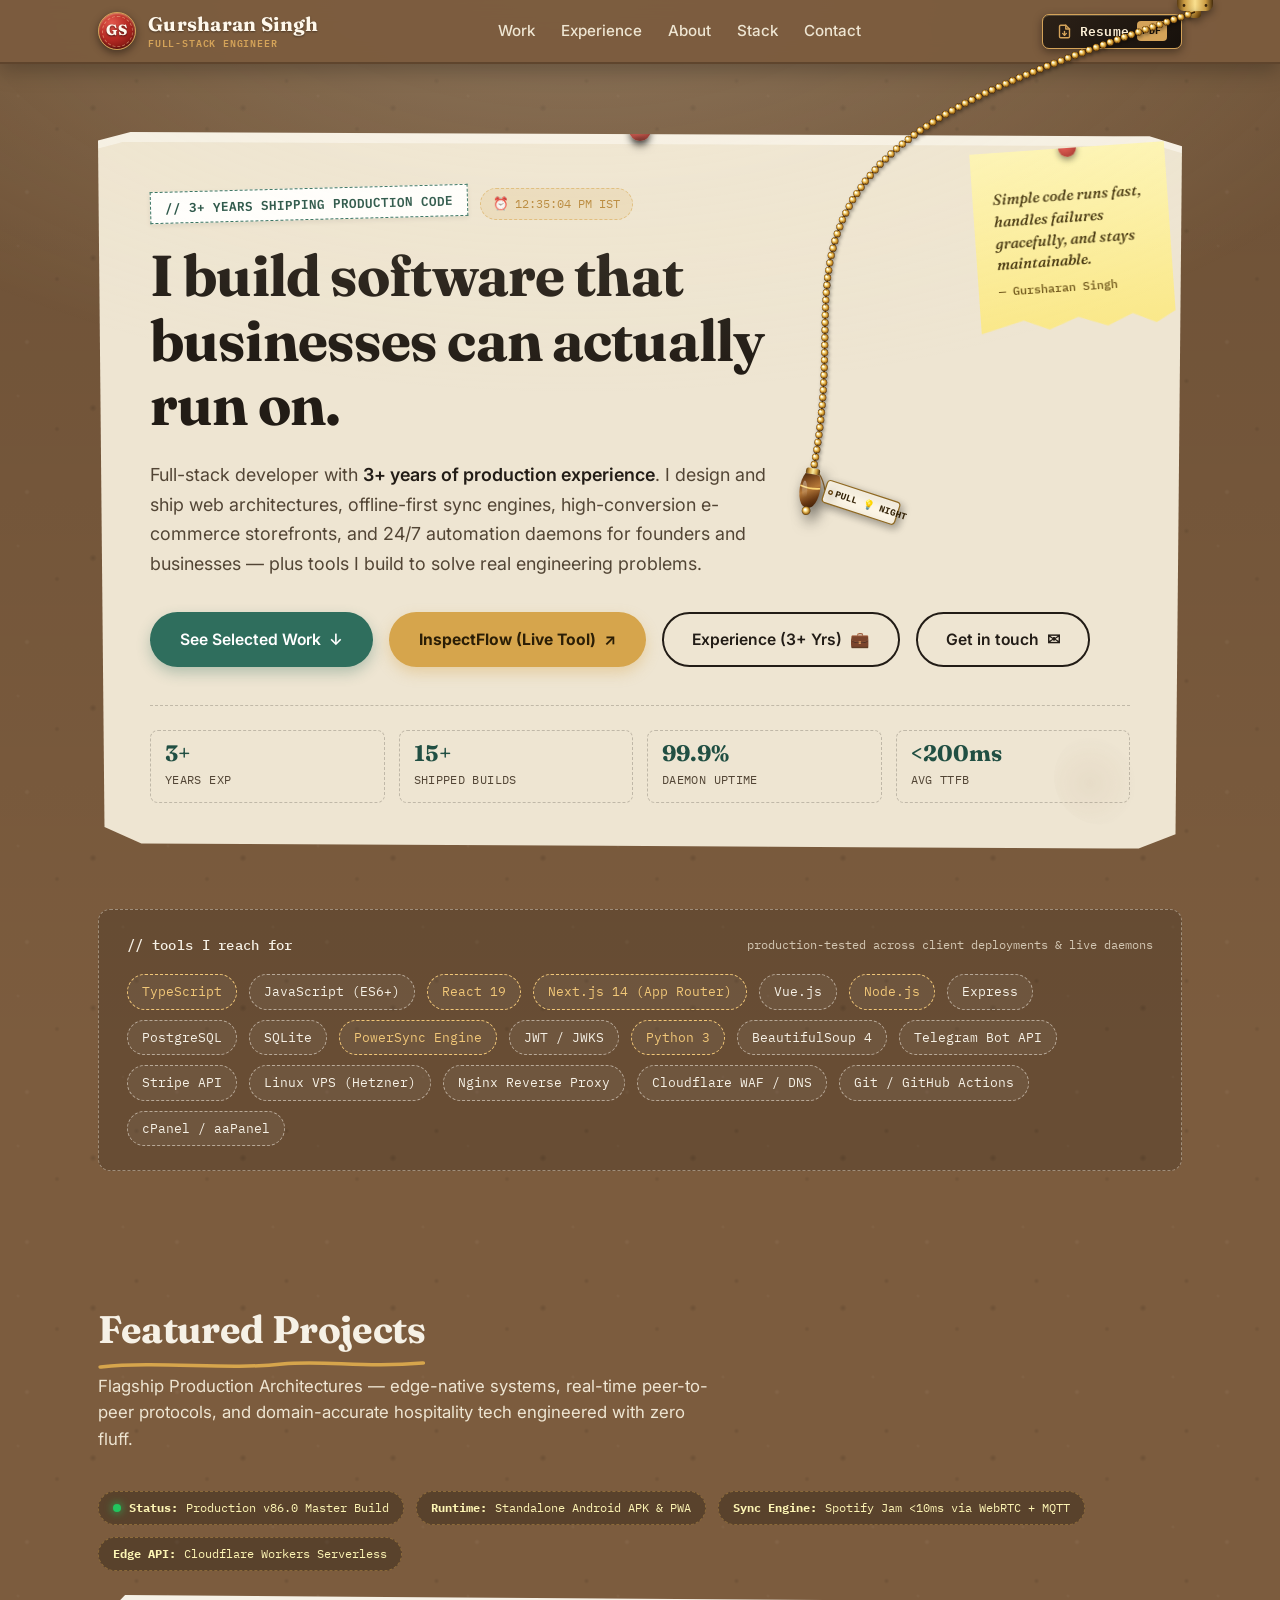
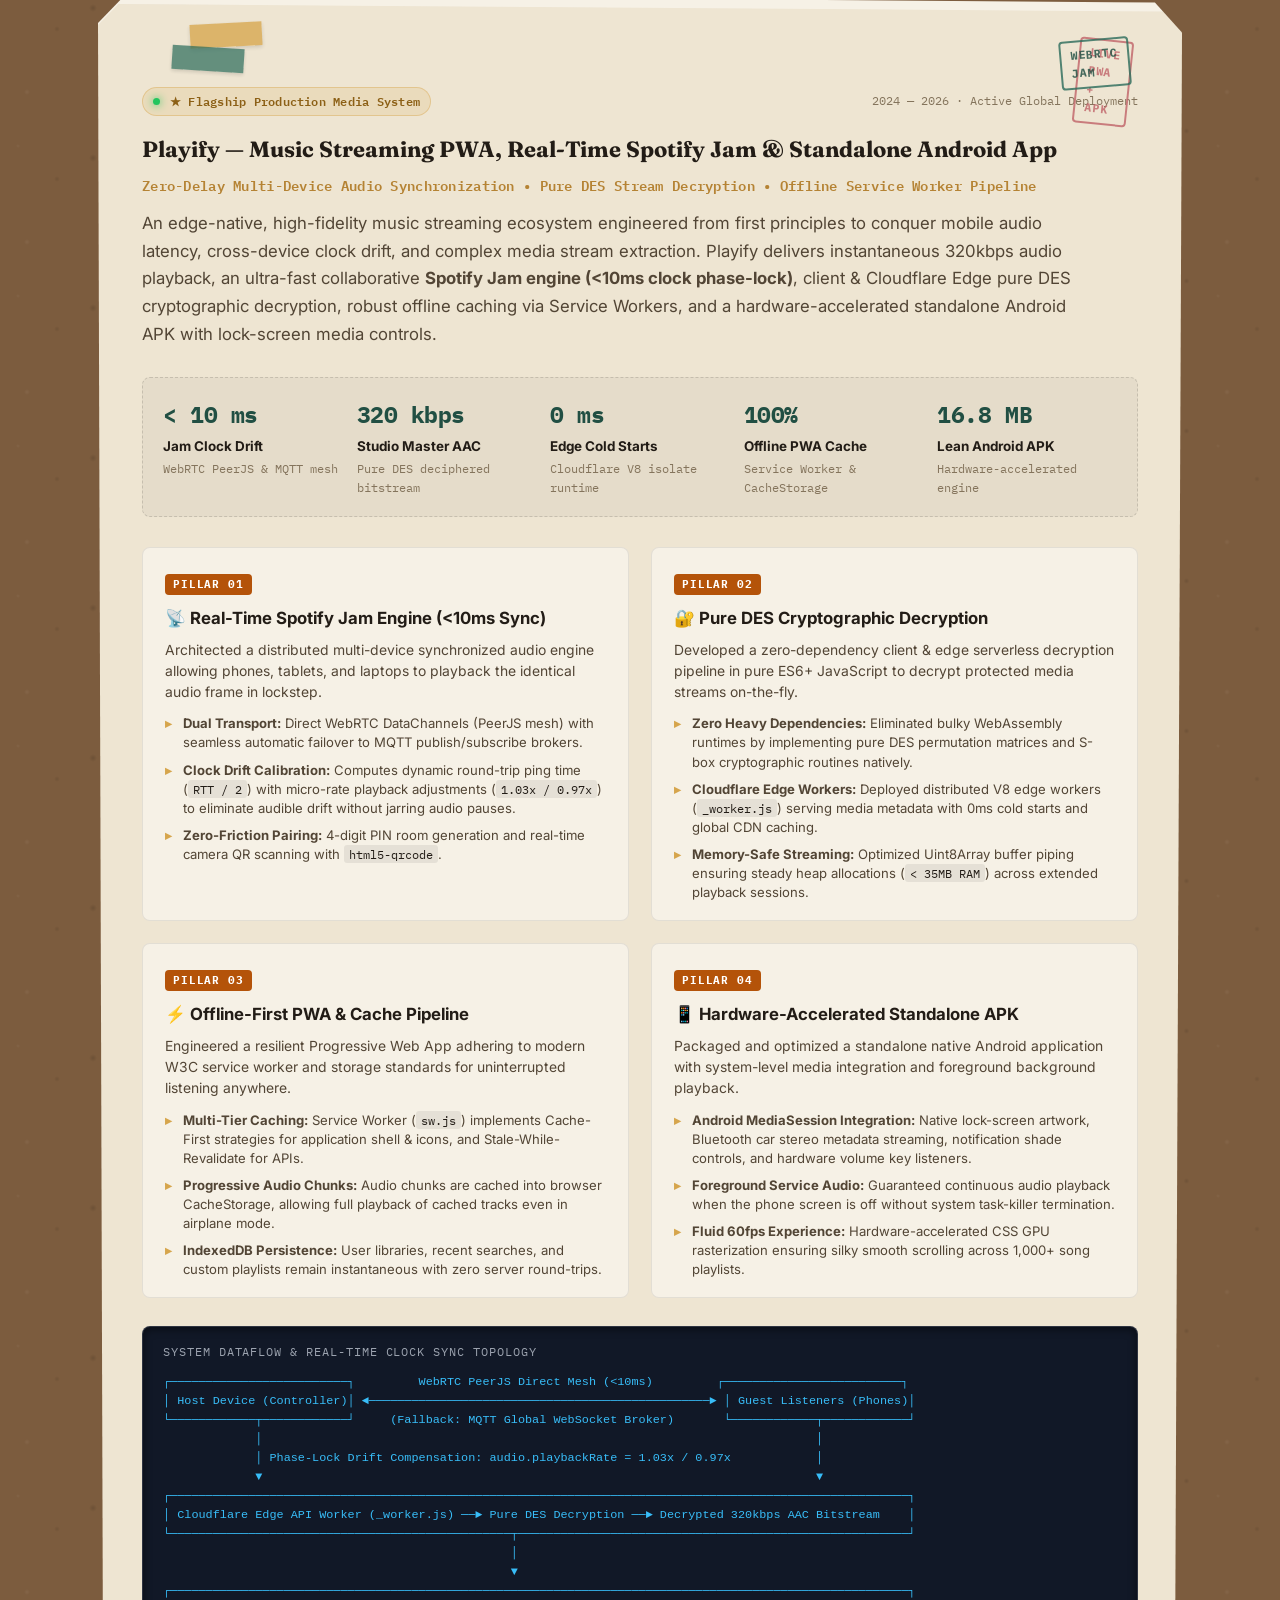
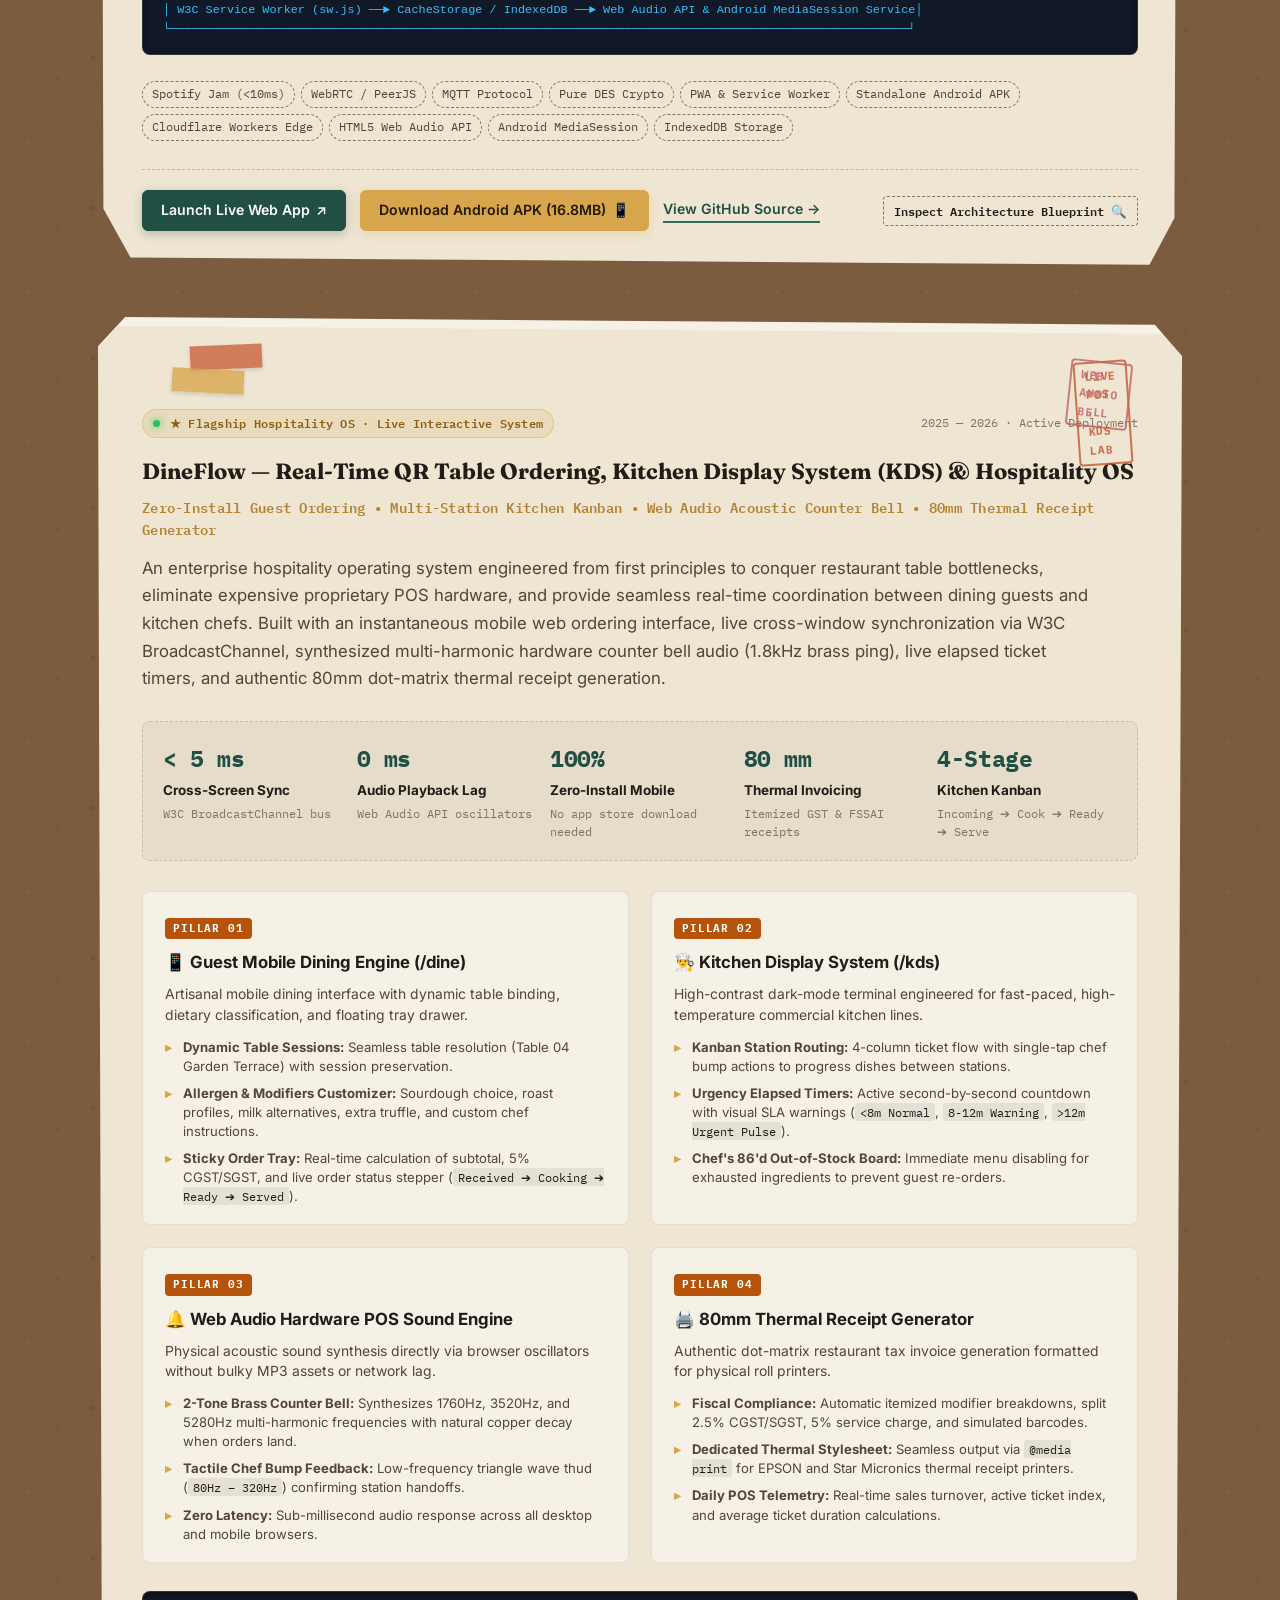
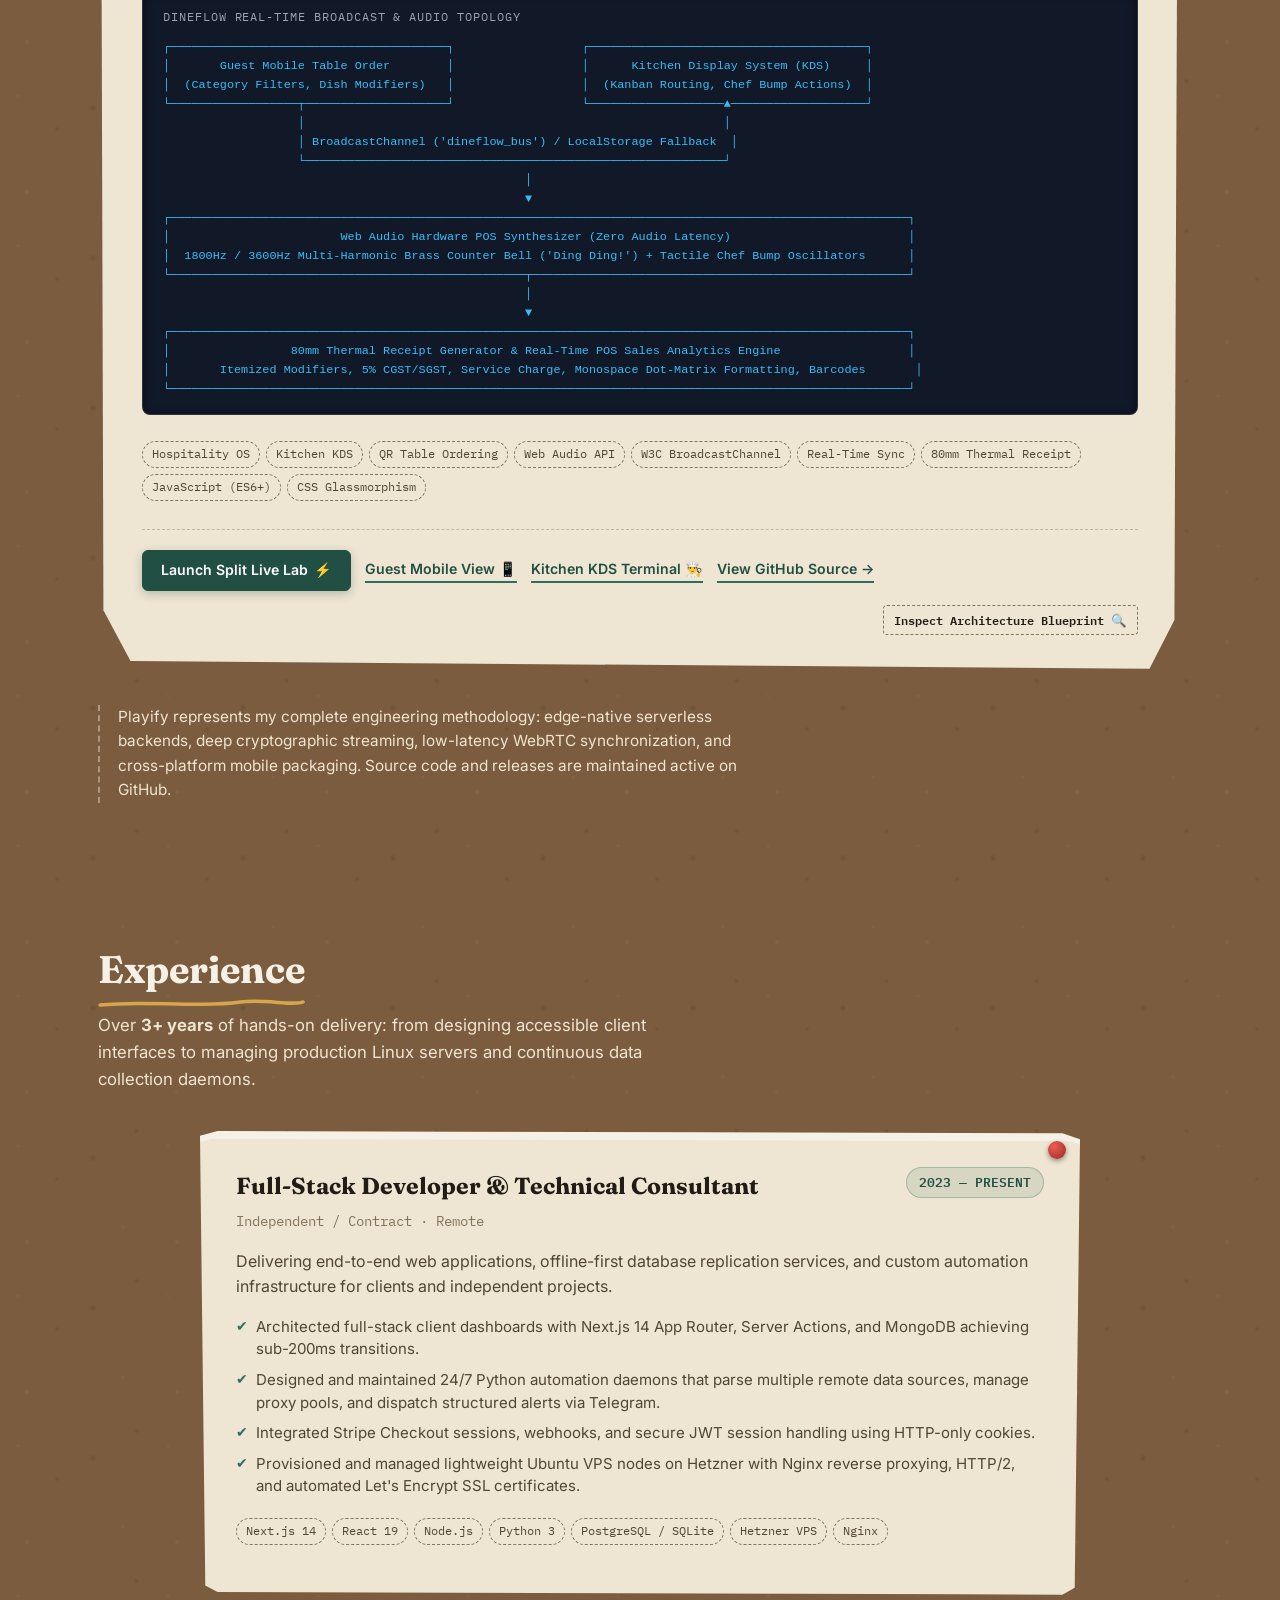
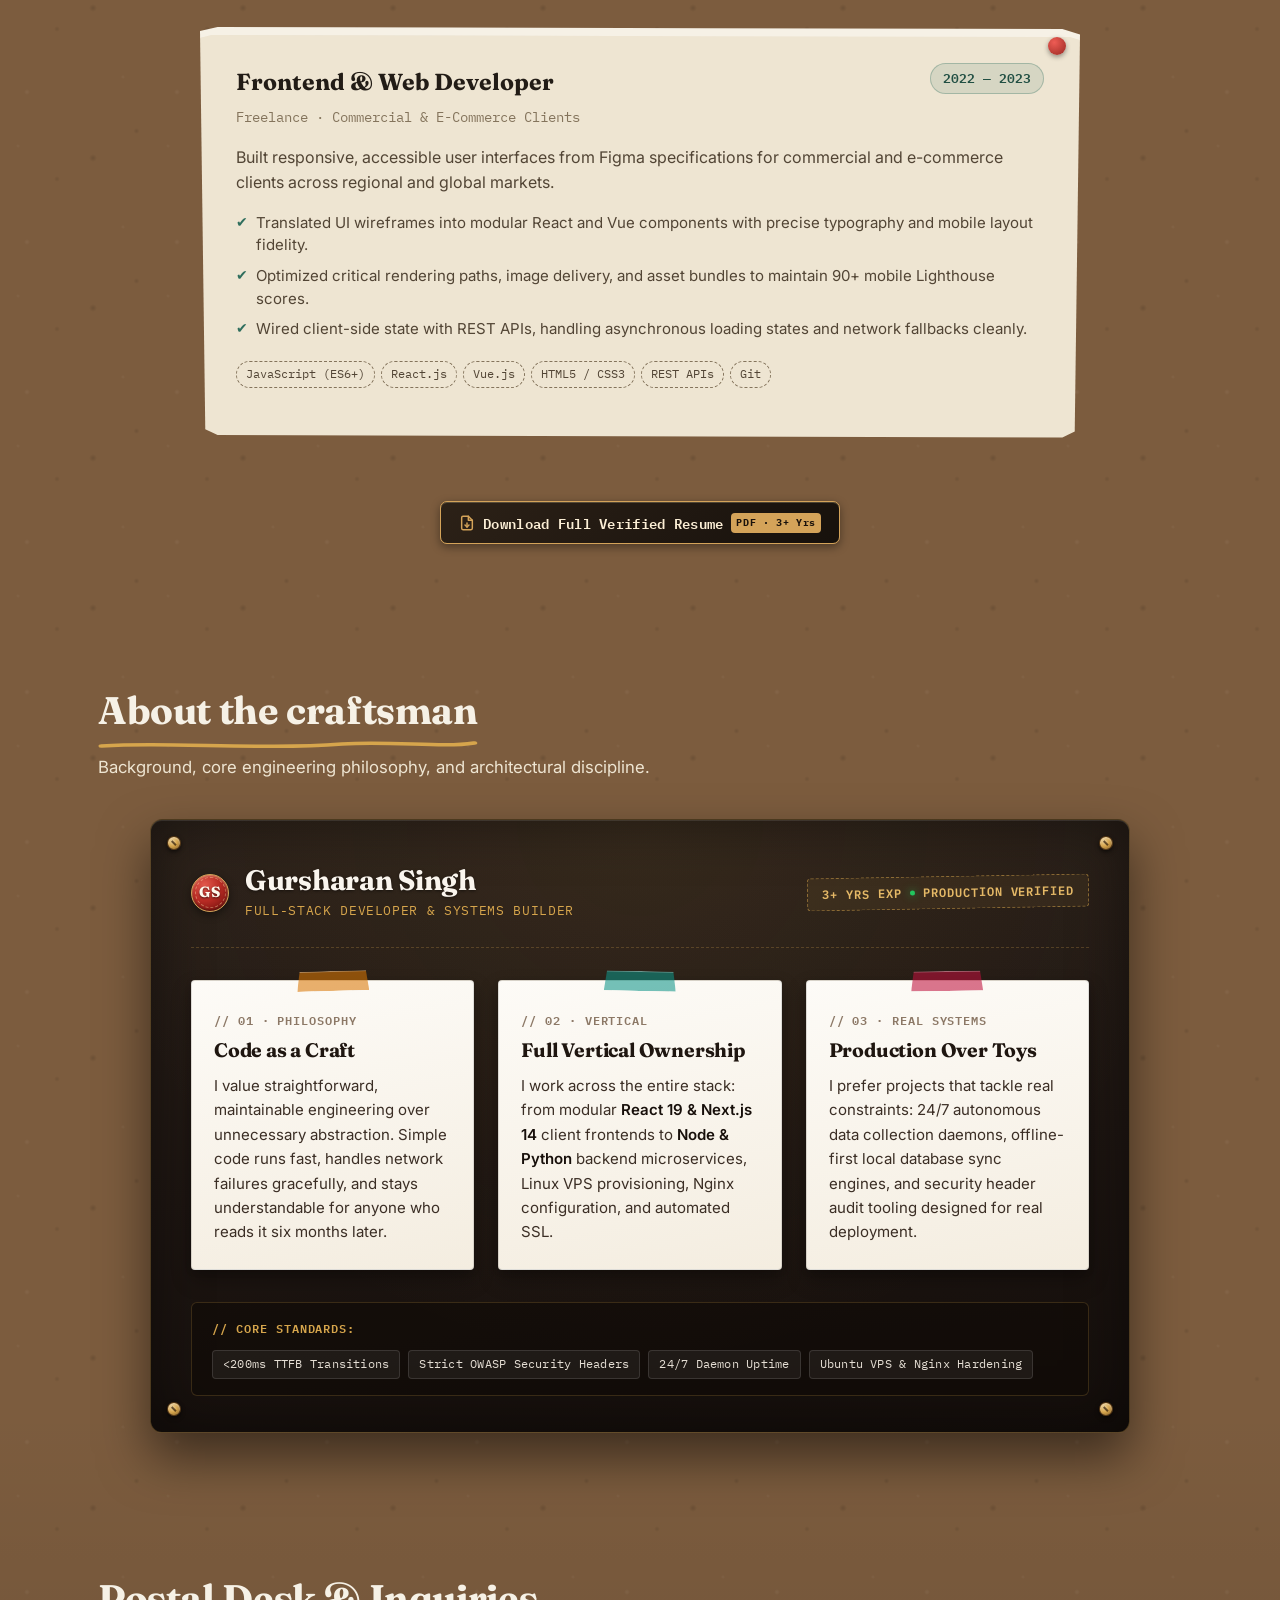
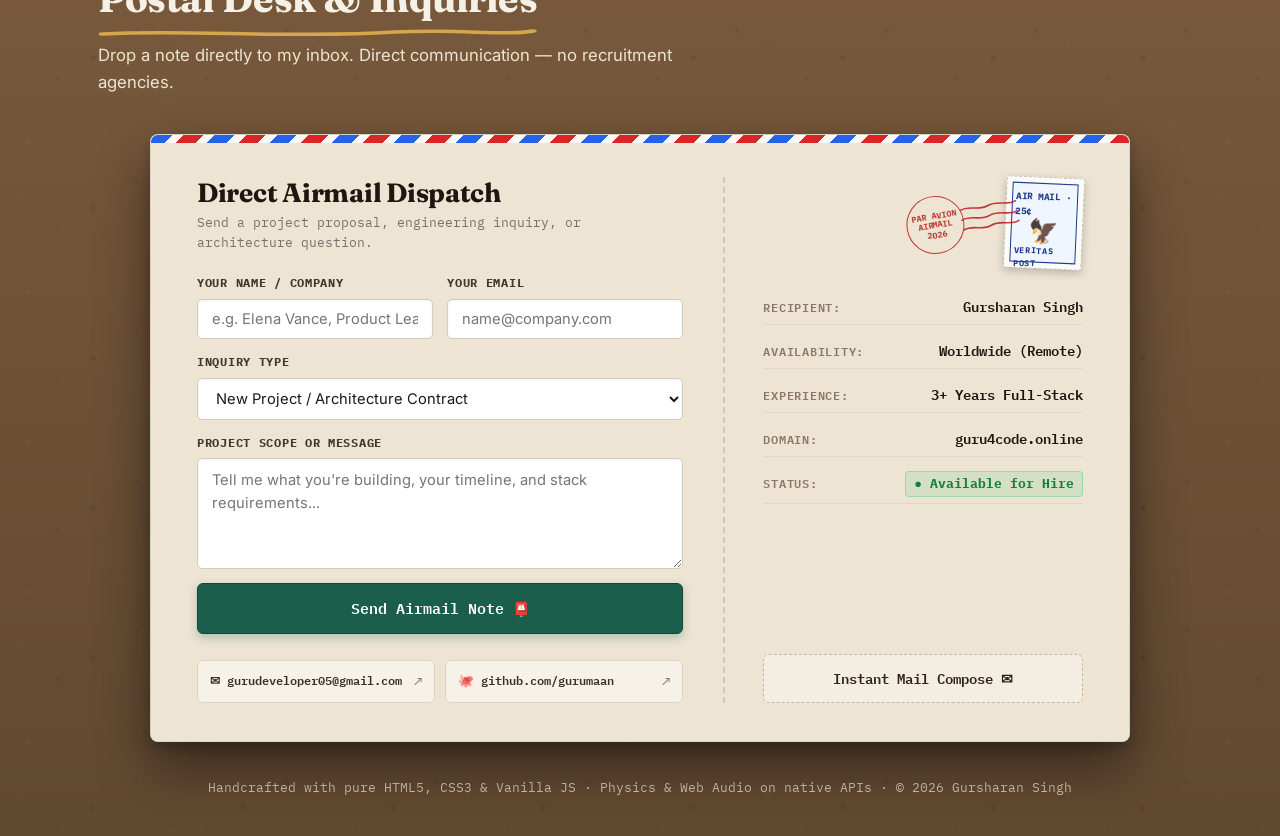
==== commit d78dc07f: "feat: add DineFlow real-time hospitality OS as 2nd flagship showcase with KDS & Web Audio bell" ====
--- a/index.html
+++ b/index.html
@@ -209,13 +209,13 @@
   <section class="section" id="work">
     <div class="wrap">
       <div class="section-head">
-        <h2 class="section-title">Featured Project
+        <h2 class="section-title">Featured Projects
           <svg class="underline" viewBox="0 0 240 12" preserveAspectRatio="none" aria-hidden="true">
             <path d="M2,8 C45,2 95,11 135,5 C165,1 195,9 238,4" stroke="#d6a54c" stroke-width="3.5" fill="none" stroke-linecap="round"/>
           </svg>
         </h2>
         <p class="section-desc">
-          Flagship Production Media &amp; Mobile Architecture &mdash; an edge-native audio streaming ecosystem with pure cryptographic stream decryption, offline PWA caching, and real-time zero-delay Spotify Jam listening sessions.
+          Flagship Production Architectures &mdash; edge-native systems, real-time peer-to-peer protocols, and domain-accurate hospitality tech engineered with zero fluff.
         </p>
       </div>
 
@@ -385,6 +385,173 @@
               <span>→</span>
             </a>
             <button class="card-btn-inspect" data-project="playify" title="Inspect architecture blueprint modal">Inspect Architecture Blueprint 🔍</button>
+          </div>
+        </article>
+
+        <!-- FLAGSHIP MASTER SHOWCASE 2: DineFlow (HOSPITALITY OS & REAL-TIME KDS) -->
+        <article class="card playify-master-card dineflow-master-card" data-category="flagship fullstack realtime hospitality" style="margin-top: 52px;">
+          <div class="tape terracotta" style="left: 48px; top: -16px; transform: rotate(-2.5deg);" aria-hidden="true"></div>
+          <div class="tape ochre" style="right: 48px; top: -16px; transform: rotate(3deg);" aria-hidden="true"></div>
+          
+          <div class="playify-stamp-badge-cluster">
+            <span class="rubber-stamp terracotta">LIVE POS · KDS LAB</span>
+            <span class="rubber-stamp">WEB AUDIO BELL</span>
+          </div>
+
+          <div class="card-top-meta">
+            <span class="card-status status-flagship"><span class="pulse-dot" style="display:inline-block; width:7px; height:7px; border-radius:50%; background:#22c55e; margin-right:4px;"></span>★ Flagship Hospitality OS · Live Interactive System</span>
+            <span class="card-year">2025 &mdash; 2026 · Active Deployment</span>
+          </div>
+
+          <div class="playify-header-block">
+            <h3 class="playify-master-title">DineFlow &mdash; Real-Time QR Table Ordering, Kitchen Display System (KDS) &amp; Hospitality OS</h3>
+            <p class="playify-subtitle">Zero-Install Guest Ordering &bull; Multi-Station Kitchen Kanban &bull; Web Audio Acoustic Counter Bell &bull; 80mm Thermal Receipt Generator</p>
+          </div>
+
+          <p class="card-lead playify-lead-text">
+            An enterprise hospitality operating system engineered from first principles to conquer restaurant table bottlenecks, eliminate expensive proprietary POS hardware, and provide seamless real-time coordination between dining guests and kitchen chefs. Built with an instantaneous mobile web ordering interface, live cross-window synchronization via W3C BroadcastChannel, synthesized multi-harmonic hardware counter bell audio (1.8kHz brass ping), live elapsed ticket timers, and authentic 80mm dot-matrix thermal receipt generation.
+          </p>
+
+          <!-- Live Performance & Engineering Benchmarks Strip -->
+          <div class="playify-specs-strip dineflow-specs-strip">
+            <div class="spec-cell">
+              <span class="spec-value">&lt; 5 ms</span>
+              <span class="spec-name">Cross-Screen Sync</span>
+              <span class="spec-desc">W3C BroadcastChannel bus</span>
+            </div>
+            <div class="spec-cell">
+              <span class="spec-value">0 ms</span>
+              <span class="spec-name">Audio Playback Lag</span>
+              <span class="spec-desc">Web Audio API oscillators</span>
+            </div>
+            <div class="spec-cell">
+              <span class="spec-value">100%</span>
+              <span class="spec-name">Zero-Install Mobile</span>
+              <span class="spec-desc">No app store download needed</span>
+            </div>
+            <div class="spec-cell">
+              <span class="spec-value">80 mm</span>
+              <span class="spec-name">Thermal Invoicing</span>
+              <span class="spec-desc">Itemized GST &amp; FSSAI receipts</span>
+            </div>
+            <div class="spec-cell">
+              <span class="spec-value">4-Stage</span>
+              <span class="spec-name">Kitchen Kanban</span>
+              <span class="spec-desc">Incoming ➔ Cook ➔ Ready ➔ Serve</span>
+            </div>
+          </div>
+
+          <!-- 4 Core Technical Architecture Pillars -->
+          <div class="playify-pillars-grid">
+            <div class="pillar-card">
+              <div class="pillar-badge">Pillar 01</div>
+              <h4 class="pillar-title">📱 Guest Mobile Dining Engine (/dine)</h4>
+              <p class="pillar-desc">
+                Artisanal mobile dining interface with dynamic table binding, dietary classification, and floating tray drawer.
+              </p>
+              <ul class="pillar-list">
+                <li><strong>Dynamic Table Sessions:</strong> Seamless table resolution (Table 04 Garden Terrace) with session preservation.</li>
+                <li><strong>Allergen &amp; Modifiers Customizer:</strong> Sourdough choice, roast profiles, milk alternatives, extra truffle, and custom chef instructions.</li>
+                <li><strong>Sticky Order Tray:</strong> Real-time calculation of subtotal, 5% CGST/SGST, and live order status stepper (<code class="inline-code">Received ➔ Cooking ➔ Ready ➔ Served</code>).</li>
+              </ul>
+            </div>
+
+            <div class="pillar-card">
+              <div class="pillar-badge">Pillar 02</div>
+              <h4 class="pillar-title">👨‍🍳 Kitchen Display System (/kds)</h4>
+              <p class="pillar-desc">
+                High-contrast dark-mode terminal engineered for fast-paced, high-temperature commercial kitchen lines.
+              </p>
+              <ul class="pillar-list">
+                <li><strong>Kanban Station Routing:</strong> 4-column ticket flow with single-tap chef bump actions to progress dishes between stations.</li>
+                <li><strong>Urgency Elapsed Timers:</strong> Active second-by-second countdown with visual SLA warnings (<code class="inline-code">&lt;8m Normal</code>, <code class="inline-code">8-12m Warning</code>, <code class="inline-code">&gt;12m Urgent Pulse</code>).</li>
+                <li><strong>Chef's 86'd Out-of-Stock Board:</strong> Immediate menu disabling for exhausted ingredients to prevent guest re-orders.</li>
+              </ul>
+            </div>
+
+            <div class="pillar-card">
+              <div class="pillar-badge">Pillar 03</div>
+              <h4 class="pillar-title">🔔 Web Audio Hardware POS Sound Engine</h4>
+              <p class="pillar-desc">
+                Physical acoustic sound synthesis directly via browser oscillators without bulky MP3 assets or network lag.
+              </p>
+              <ul class="pillar-list">
+                <li><strong>2-Tone Brass Counter Bell:</strong> Synthesizes 1760Hz, 3520Hz, and 5280Hz multi-harmonic frequencies with natural copper decay when orders land.</li>
+                <li><strong>Tactile Chef Bump Feedback:</strong> Low-frequency triangle wave thud (<code class="inline-code">80Hz &ndash; 320Hz</code>) confirming station handoffs.</li>
+                <li><strong>Zero Latency:</strong> Sub-millisecond audio response across all desktop and mobile browsers.</li>
+              </ul>
+            </div>
+
+            <div class="pillar-card">
+              <div class="pillar-badge">Pillar 04</div>
+              <h4 class="pillar-title">🖨️ 80mm Thermal Receipt Generator</h4>
+              <p class="pillar-desc">
+                Authentic dot-matrix restaurant tax invoice generation formatted for physical roll printers.
+              </p>
+              <ul class="pillar-list">
+                <li><strong>Fiscal Compliance:</strong> Automatic itemized modifier breakdowns, split 2.5% CGST/SGST, 5% service charge, and simulated barcodes.</li>
+                <li><strong>Dedicated Thermal Stylesheet:</strong> Seamless output via <code class="inline-code">@media print</code> for EPSON and Star Micronics thermal receipt printers.</li>
+                <li><strong>Daily POS Telemetry:</strong> Real-time sales turnover, active ticket index, and average ticket duration calculations.</li>
+              </ul>
+            </div>
+          </div>
+
+          <!-- System Architecture Topology Flow -->
+          <div class="playify-topo-box">
+            <div class="topo-title">DineFlow Real-Time Broadcast &amp; Audio Topology</div>
+            <pre class="topo-diagram"><code>┌───────────────────────────────────────┐                  ┌───────────────────────────────────────┐
+│       Guest Mobile Table Order        │                  │      Kitchen Display System (KDS)     │
+│  (Category Filters, Dish Modifiers)   │                  │  (Kanban Routing, Chef Bump Actions)  │
+└──────────────────┬────────────────────┘                  └───────────────────▲───────────────────┘
+                   │                                                           │
+                   │ BroadcastChannel ('dineflow_bus') / LocalStorage Fallback  │
+                   └───────────────────────────────────────────────────────────┘
+                                                   │
+                                                   ▼
+┌────────────────────────────────────────────────────────────────────────────────────────────────────────┐
+│                        Web Audio Hardware POS Synthesizer (Zero Audio Latency)                         │
+│  1800Hz / 3600Hz Multi-Harmonic Brass Counter Bell ('Ding Ding!') + Tactile Chef Bump Oscillators      │
+└──────────────────────────────────────────────────┬─────────────────────────────────────────────────────┘
+                                                   │
+                                                   ▼
+┌────────────────────────────────────────────────────────────────────────────────────────────────────────┐
+│                 80mm Thermal Receipt Generator &amp; Real-Time POS Sales Analytics Engine                  │
+│       Itemized Modifiers, 5% CGST/SGST, Service Charge, Monospace Dot-Matrix Formatting, Barcodes       │
+└────────────────────────────────────────────────────────────────────────────────────────────────────────┘</code></pre>
+          </div>
+
+          <!-- Tech Stack Badges -->
+          <div class="tag-row playify-tags">
+            <span class="tag">Hospitality OS</span>
+            <span class="tag">Kitchen KDS</span>
+            <span class="tag">QR Table Ordering</span>
+            <span class="tag">Web Audio API</span>
+            <span class="tag">W3C BroadcastChannel</span>
+            <span class="tag">Real-Time Sync</span>
+            <span class="tag">80mm Thermal Receipt</span>
+            <span class="tag">JavaScript (ES6+)</span>
+            <span class="tag">CSS Glassmorphism</span>
+          </div>
+
+          <!-- Action Links & Inspection Button -->
+          <div class="card-footer-links playify-action-bar">
+            <a href="dineflow/" target="_blank" rel="noreferrer noopener" class="card-link btn-primary-highlight" title="Launch Split Live Lab">
+              <span>Launch Split Live Lab</span>
+              <span>⚡</span>
+            </a>
+            <a href="dineflow/?view=customer" target="_blank" rel="noreferrer noopener" class="card-link" title="Open Guest Mobile Ordering">
+              <span>Guest Mobile View</span>
+              <span>📱</span>
+            </a>
+            <a href="dineflow/?view=kds" target="_blank" rel="noreferrer noopener" class="card-link" title="Open Kitchen KDS Terminal">
+              <span>Kitchen KDS Terminal</span>
+              <span>👨‍🍳</span>
+            </a>
+            <a href="https://github.com/gurumaan/dineflow" target="_blank" rel="noreferrer noopener" class="card-link" title="View DineFlow repository on GitHub">
+              <span>View GitHub Source</span>
+              <span>→</span>
+            </a>
+            <button class="card-btn-inspect" data-project="dineflow" title="Inspect architecture blueprint modal">Inspect Architecture Blueprint 🔍</button>
           </div>
         </article>
 
--- a/style.css
+++ b/style.css
@@ -654,6 +654,12 @@
   --tape-rot: 4deg;
 }
 
+.tape.terracotta {
+  background: rgba(200, 90, 50, 0.85);
+  transform: rotate(-3deg);
+  --tape-rot: -5deg;
+}
+
 .tape.center {
   left: 50%;
   transform: translateX(-50%) rotate(1deg);
@@ -684,6 +690,12 @@
   border-color: var(--teal);
   color: var(--teal-dark);
   transform: rotate(-5deg);
+}
+
+.rubber-stamp.terracotta {
+  border-color: #c85a32;
+  color: #c85a32;
+  transform: rotate(-4deg);
 }
 
 /* Coffee Stain Ring Watermark */
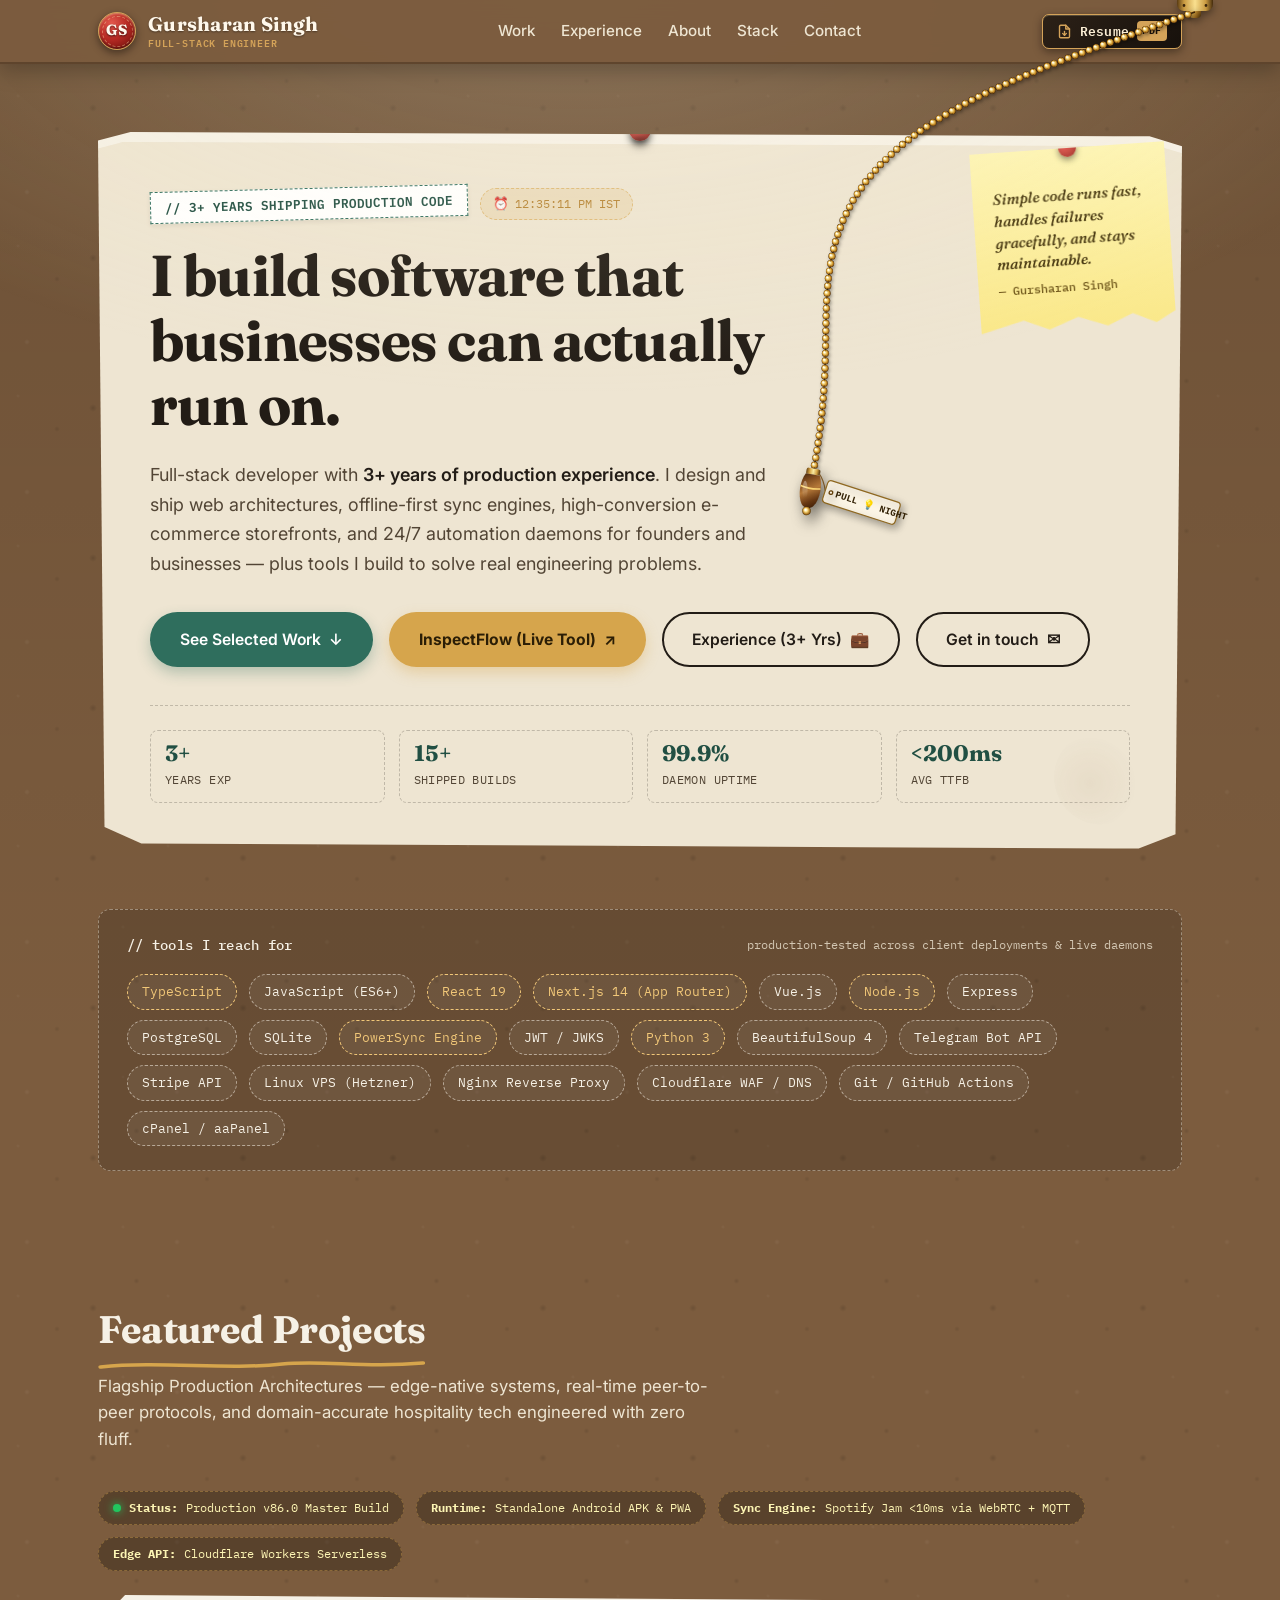
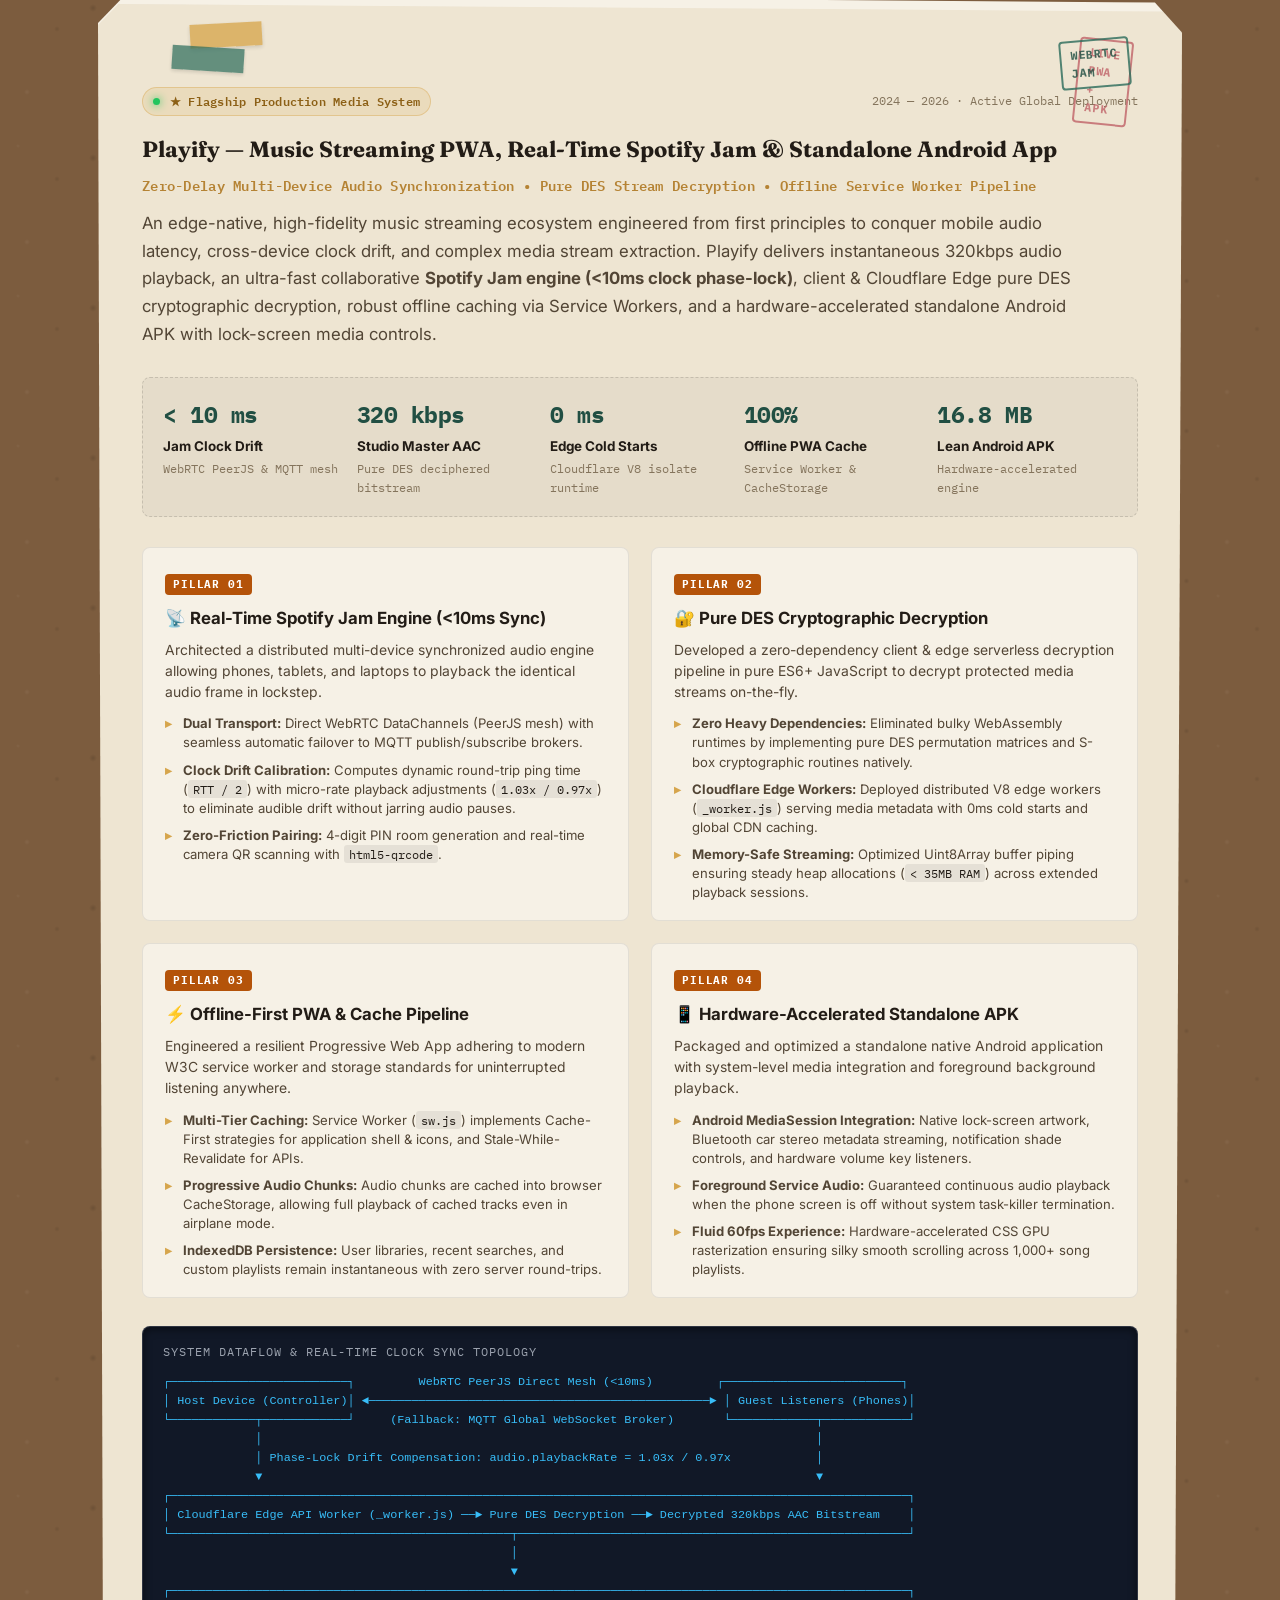
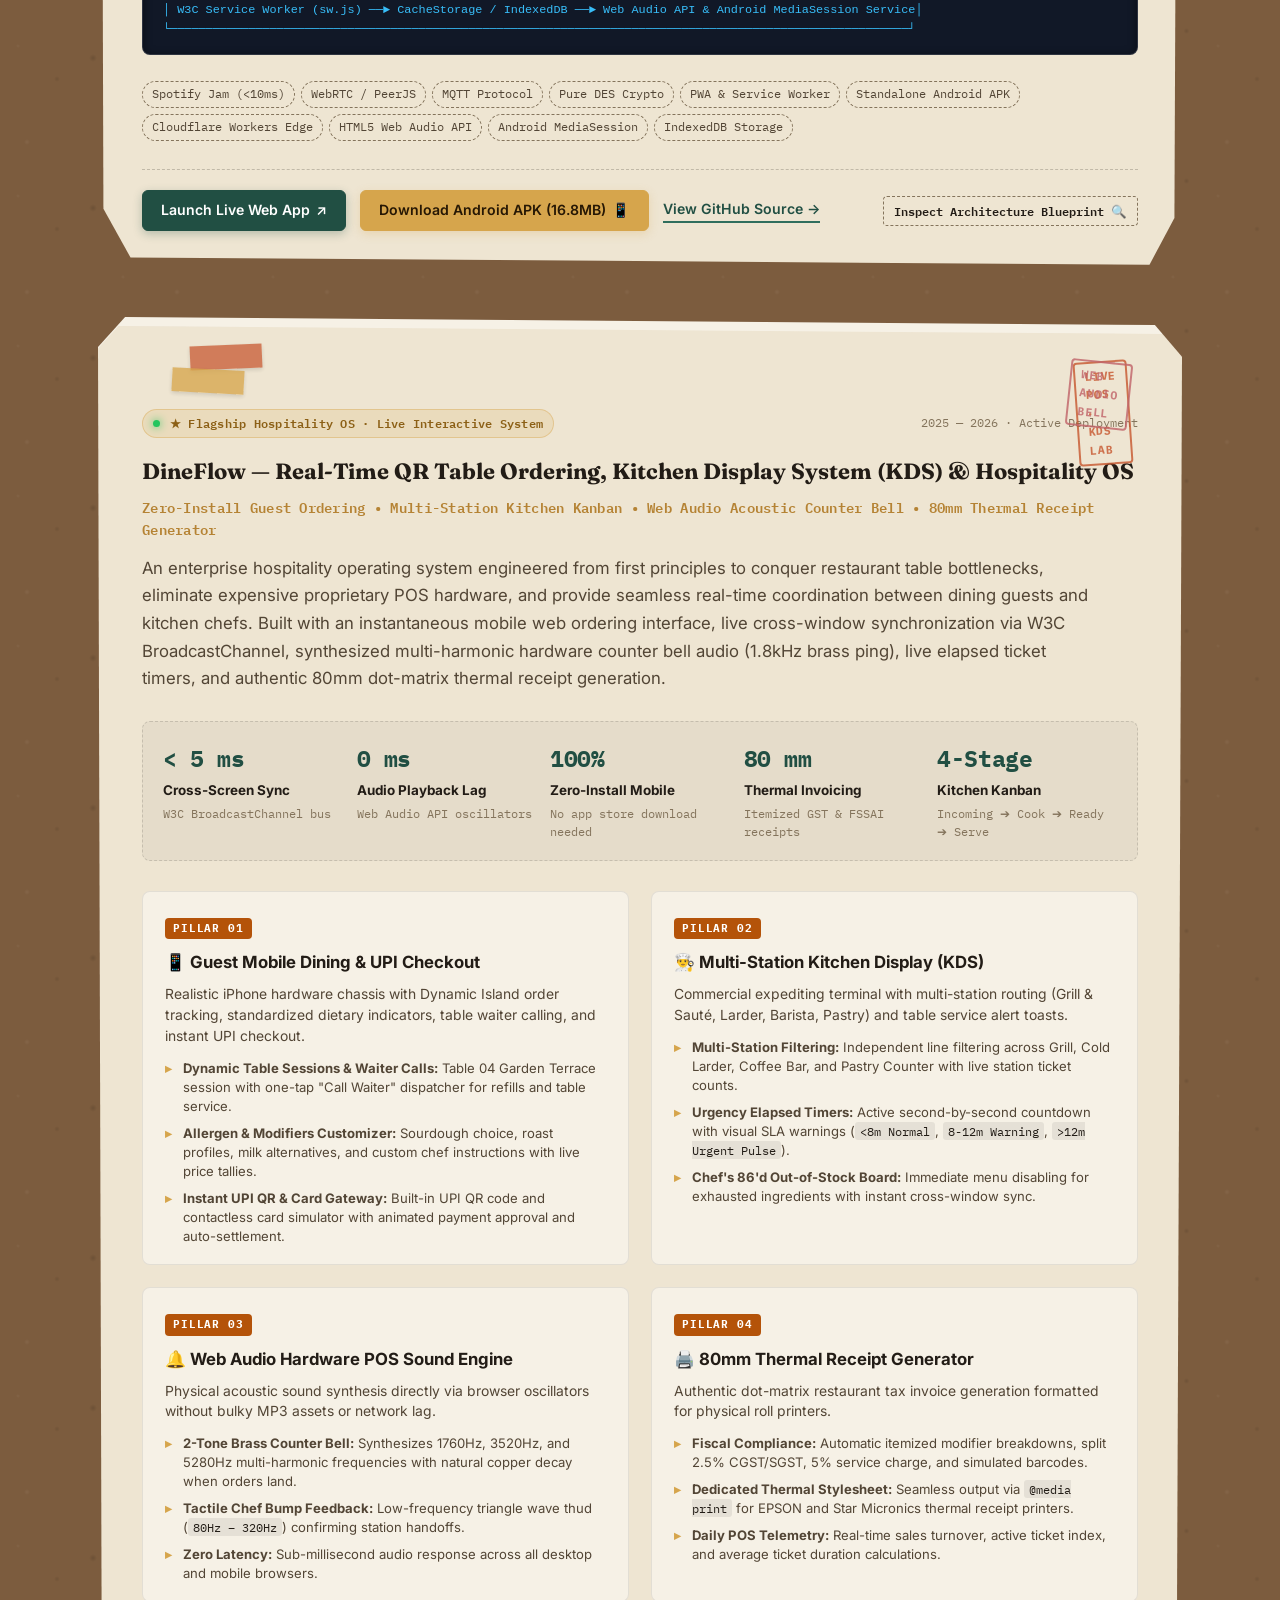
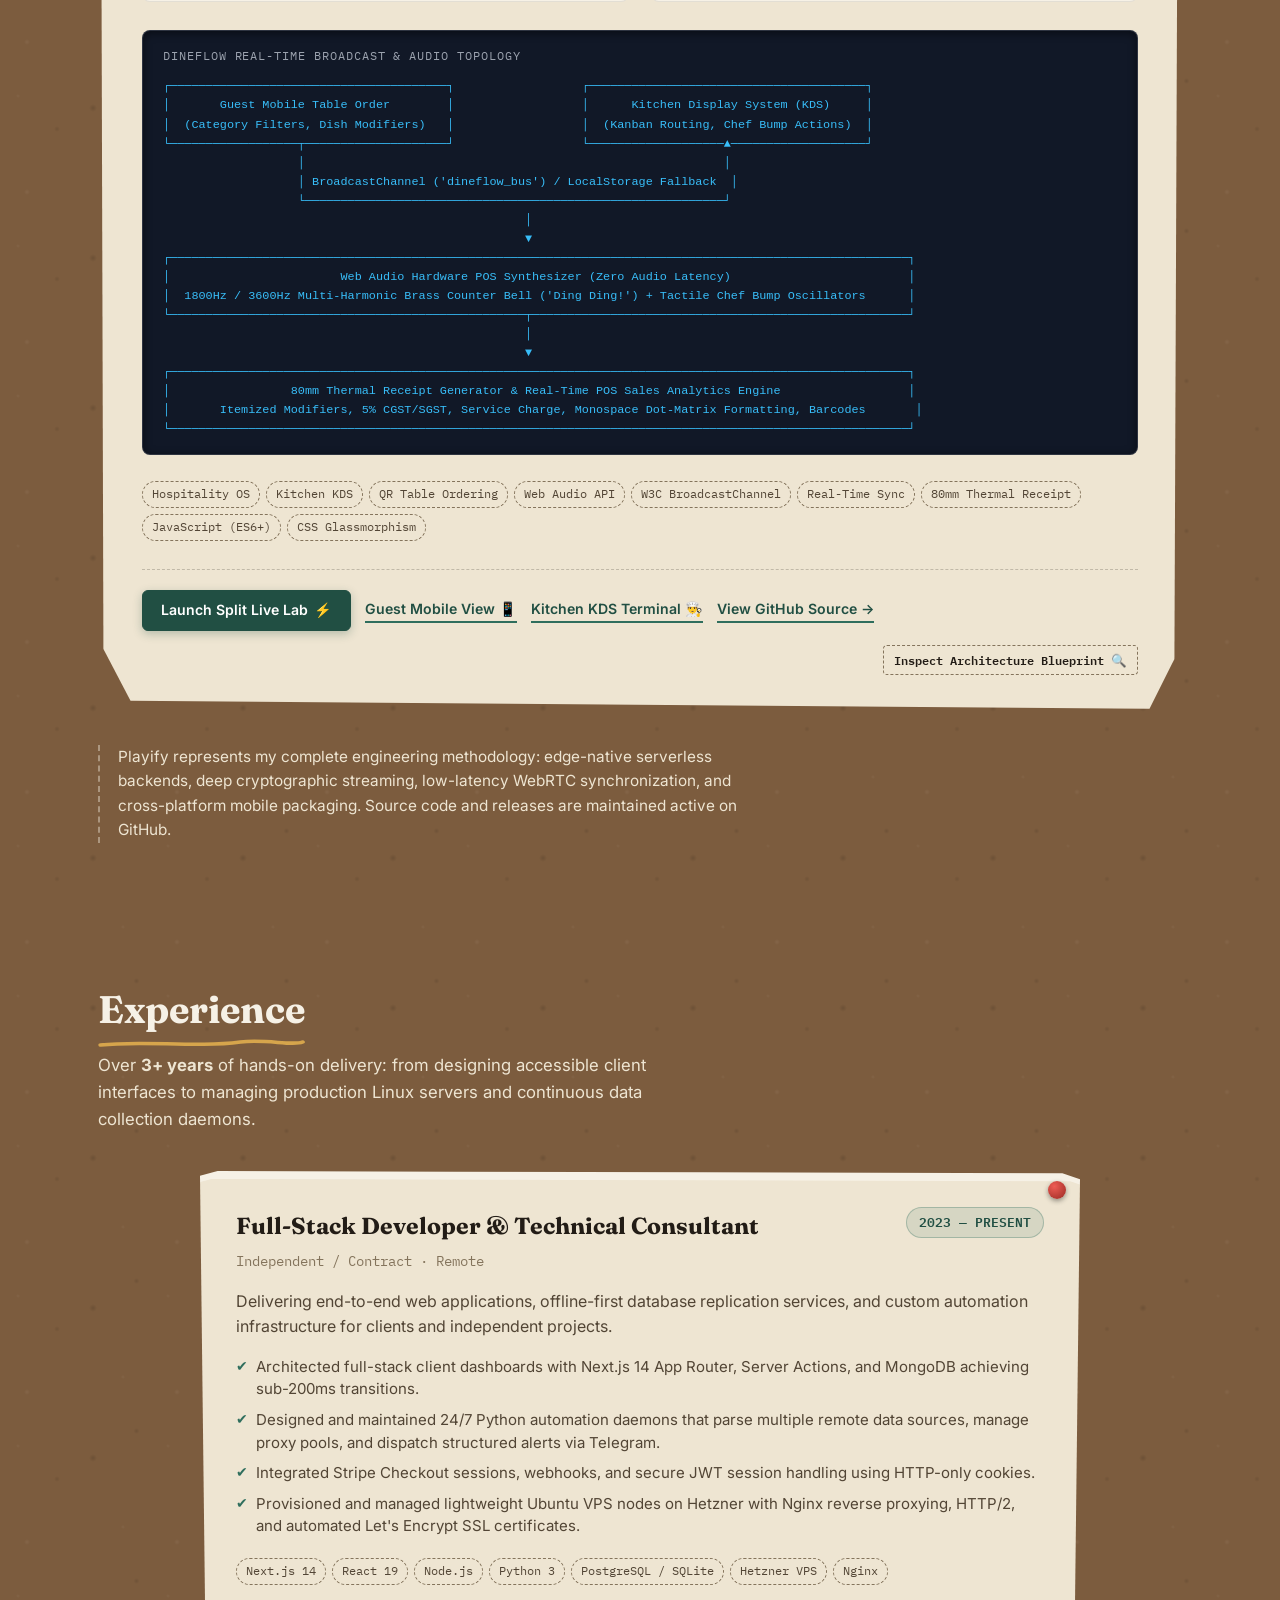
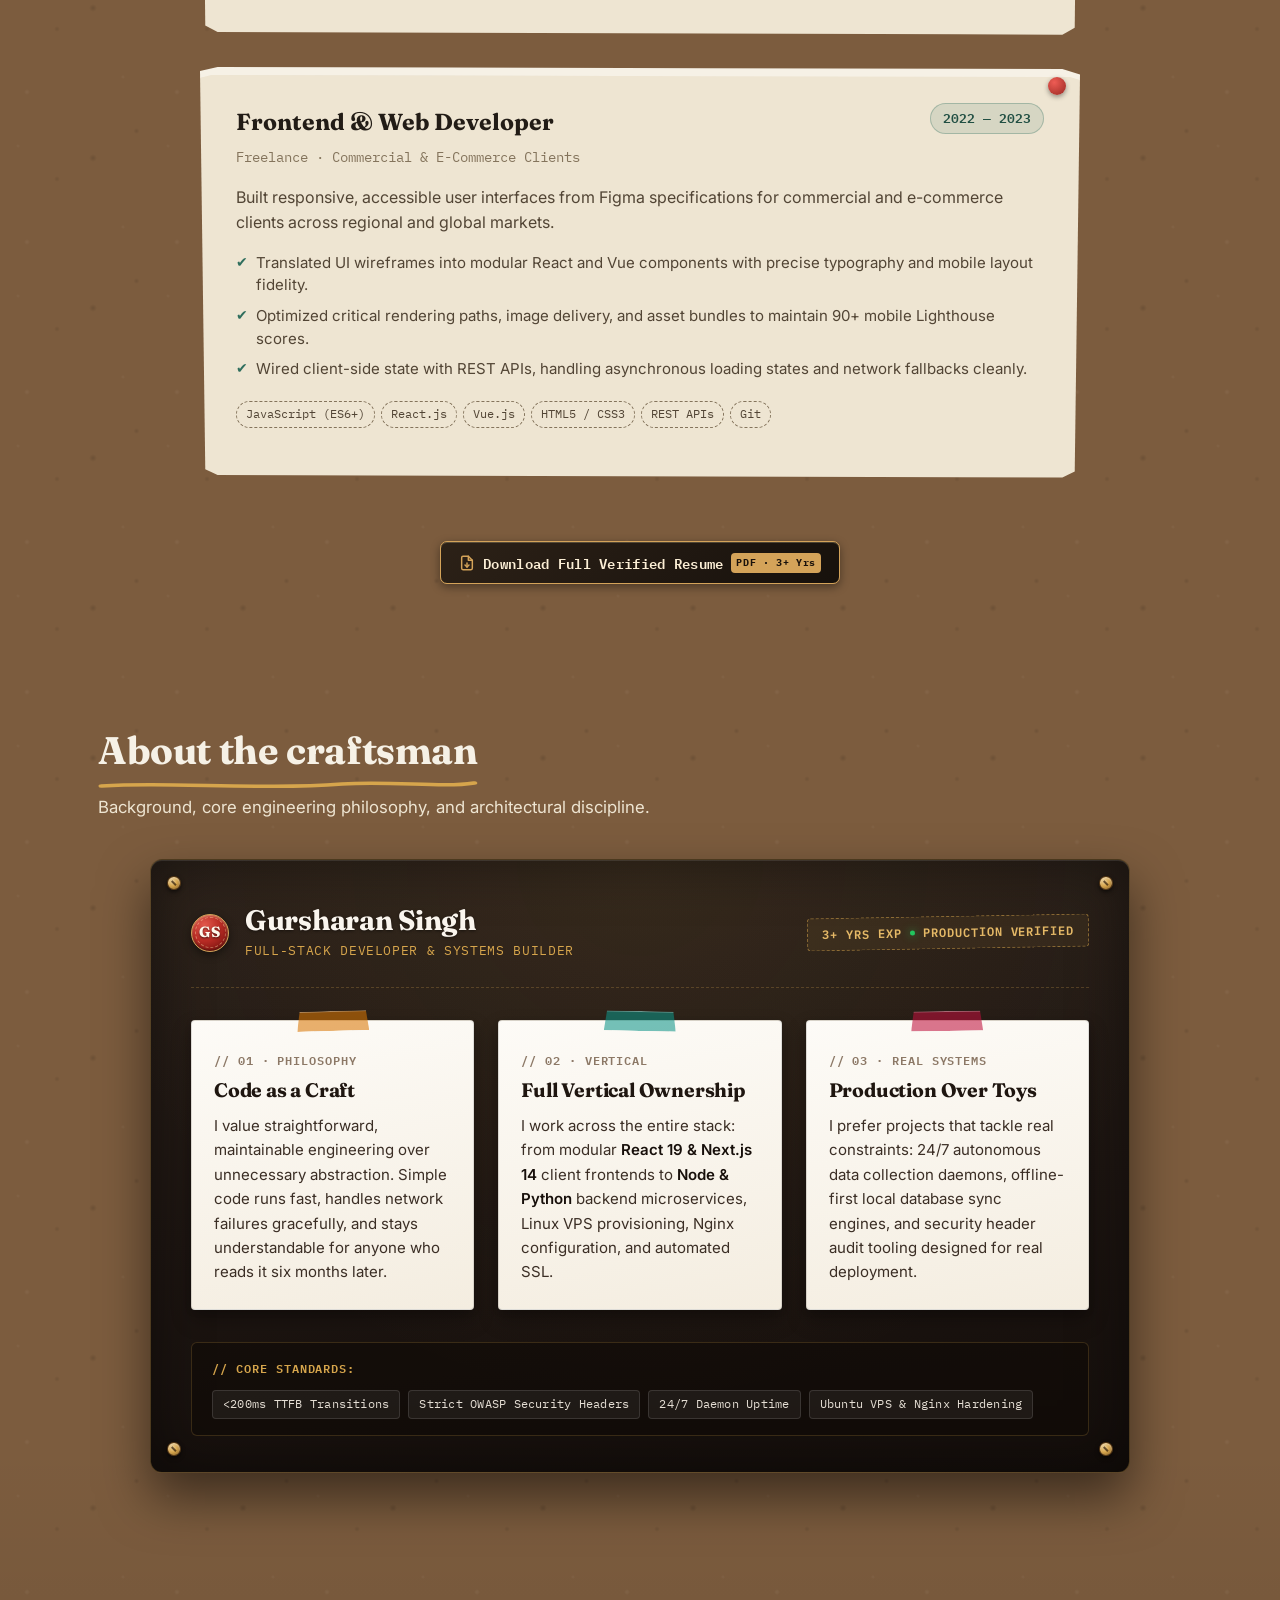
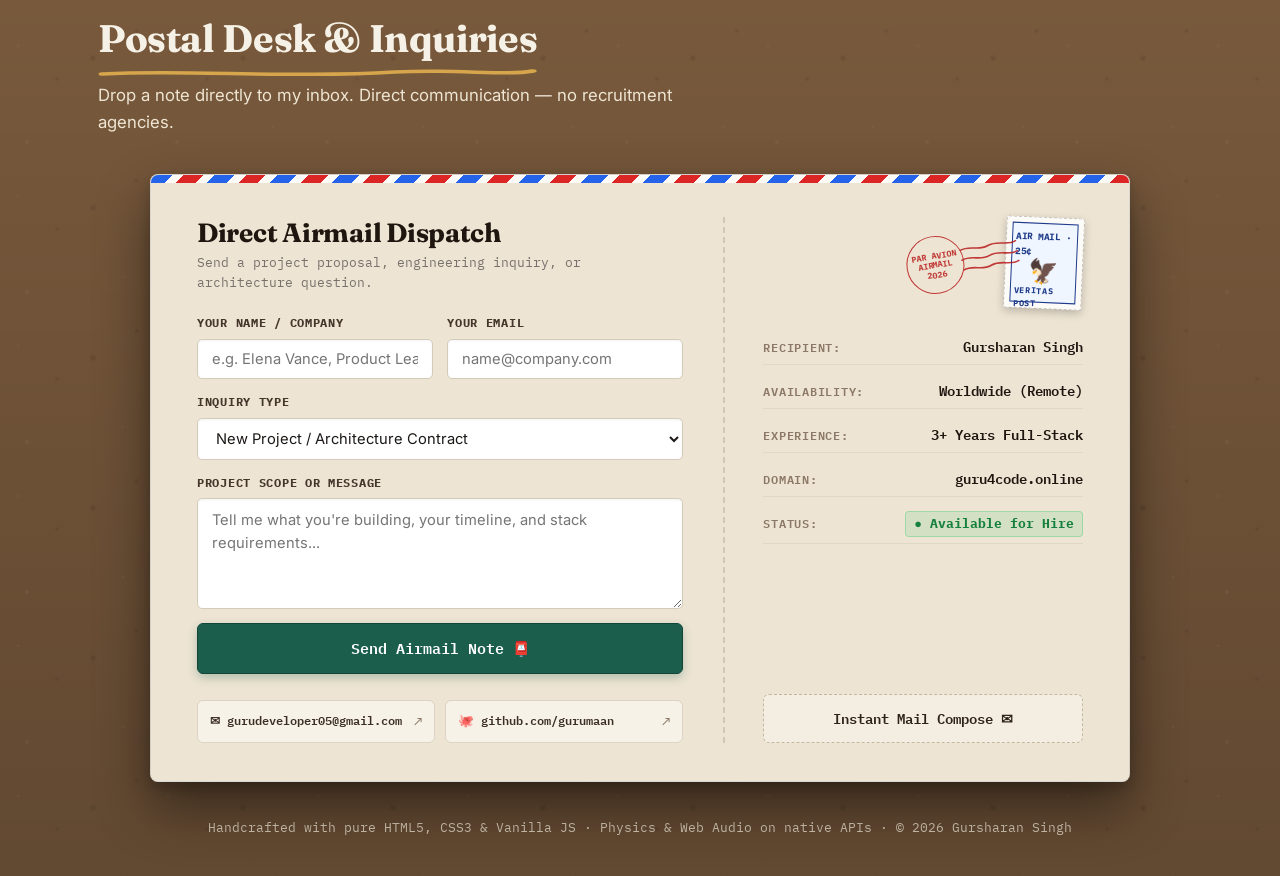
==== commit 61eae0f8: "feat(dineflow): sync enterprise overhaul with multi-station KDS, iPhone frame, UPI simulation, waite" ====
--- a/index.html
+++ b/index.html
@@ -445,27 +445,27 @@
           <div class="playify-pillars-grid">
             <div class="pillar-card">
               <div class="pillar-badge">Pillar 01</div>
-              <h4 class="pillar-title">📱 Guest Mobile Dining Engine (/dine)</h4>
+              <h4 class="pillar-title">📱 Guest Mobile Dining &amp; UPI Checkout</h4>
               <p class="pillar-desc">
-                Artisanal mobile dining interface with dynamic table binding, dietary classification, and floating tray drawer.
+                Realistic iPhone hardware chassis with Dynamic Island order tracking, standardized dietary indicators, table waiter calling, and instant UPI checkout.
               </p>
               <ul class="pillar-list">
-                <li><strong>Dynamic Table Sessions:</strong> Seamless table resolution (Table 04 Garden Terrace) with session preservation.</li>
-                <li><strong>Allergen &amp; Modifiers Customizer:</strong> Sourdough choice, roast profiles, milk alternatives, extra truffle, and custom chef instructions.</li>
-                <li><strong>Sticky Order Tray:</strong> Real-time calculation of subtotal, 5% CGST/SGST, and live order status stepper (<code class="inline-code">Received ➔ Cooking ➔ Ready ➔ Served</code>).</li>
+                <li><strong>Dynamic Table Sessions &amp; Waiter Calls:</strong> Table 04 Garden Terrace session with one-tap "Call Waiter" dispatcher for refills and table service.</li>
+                <li><strong>Allergen &amp; Modifiers Customizer:</strong> Sourdough choice, roast profiles, milk alternatives, and custom chef instructions with live price tallies.</li>
+                <li><strong>Instant UPI QR &amp; Card Gateway:</strong> Built-in UPI QR code and contactless card simulator with animated payment approval and auto-settlement.</li>
               </ul>
             </div>
 
             <div class="pillar-card">
               <div class="pillar-badge">Pillar 02</div>
-              <h4 class="pillar-title">👨‍🍳 Kitchen Display System (/kds)</h4>
+              <h4 class="pillar-title">👨‍🍳 Multi-Station Kitchen Display (KDS)</h4>
               <p class="pillar-desc">
-                High-contrast dark-mode terminal engineered for fast-paced, high-temperature commercial kitchen lines.
+                Commercial expediting terminal with multi-station routing (Grill &amp; Sauté, Larder, Barista, Pastry) and table service alert toasts.
               </p>
               <ul class="pillar-list">
-                <li><strong>Kanban Station Routing:</strong> 4-column ticket flow with single-tap chef bump actions to progress dishes between stations.</li>
+                <li><strong>Multi-Station Filtering:</strong> Independent line filtering across Grill, Cold Larder, Coffee Bar, and Pastry Counter with live station ticket counts.</li>
                 <li><strong>Urgency Elapsed Timers:</strong> Active second-by-second countdown with visual SLA warnings (<code class="inline-code">&lt;8m Normal</code>, <code class="inline-code">8-12m Warning</code>, <code class="inline-code">&gt;12m Urgent Pulse</code>).</li>
-                <li><strong>Chef's 86'd Out-of-Stock Board:</strong> Immediate menu disabling for exhausted ingredients to prevent guest re-orders.</li>
+                <li><strong>Chef's 86'd Out-of-Stock Board:</strong> Immediate menu disabling for exhausted ingredients with instant cross-window sync.</li>
               </ul>
             </div>
 
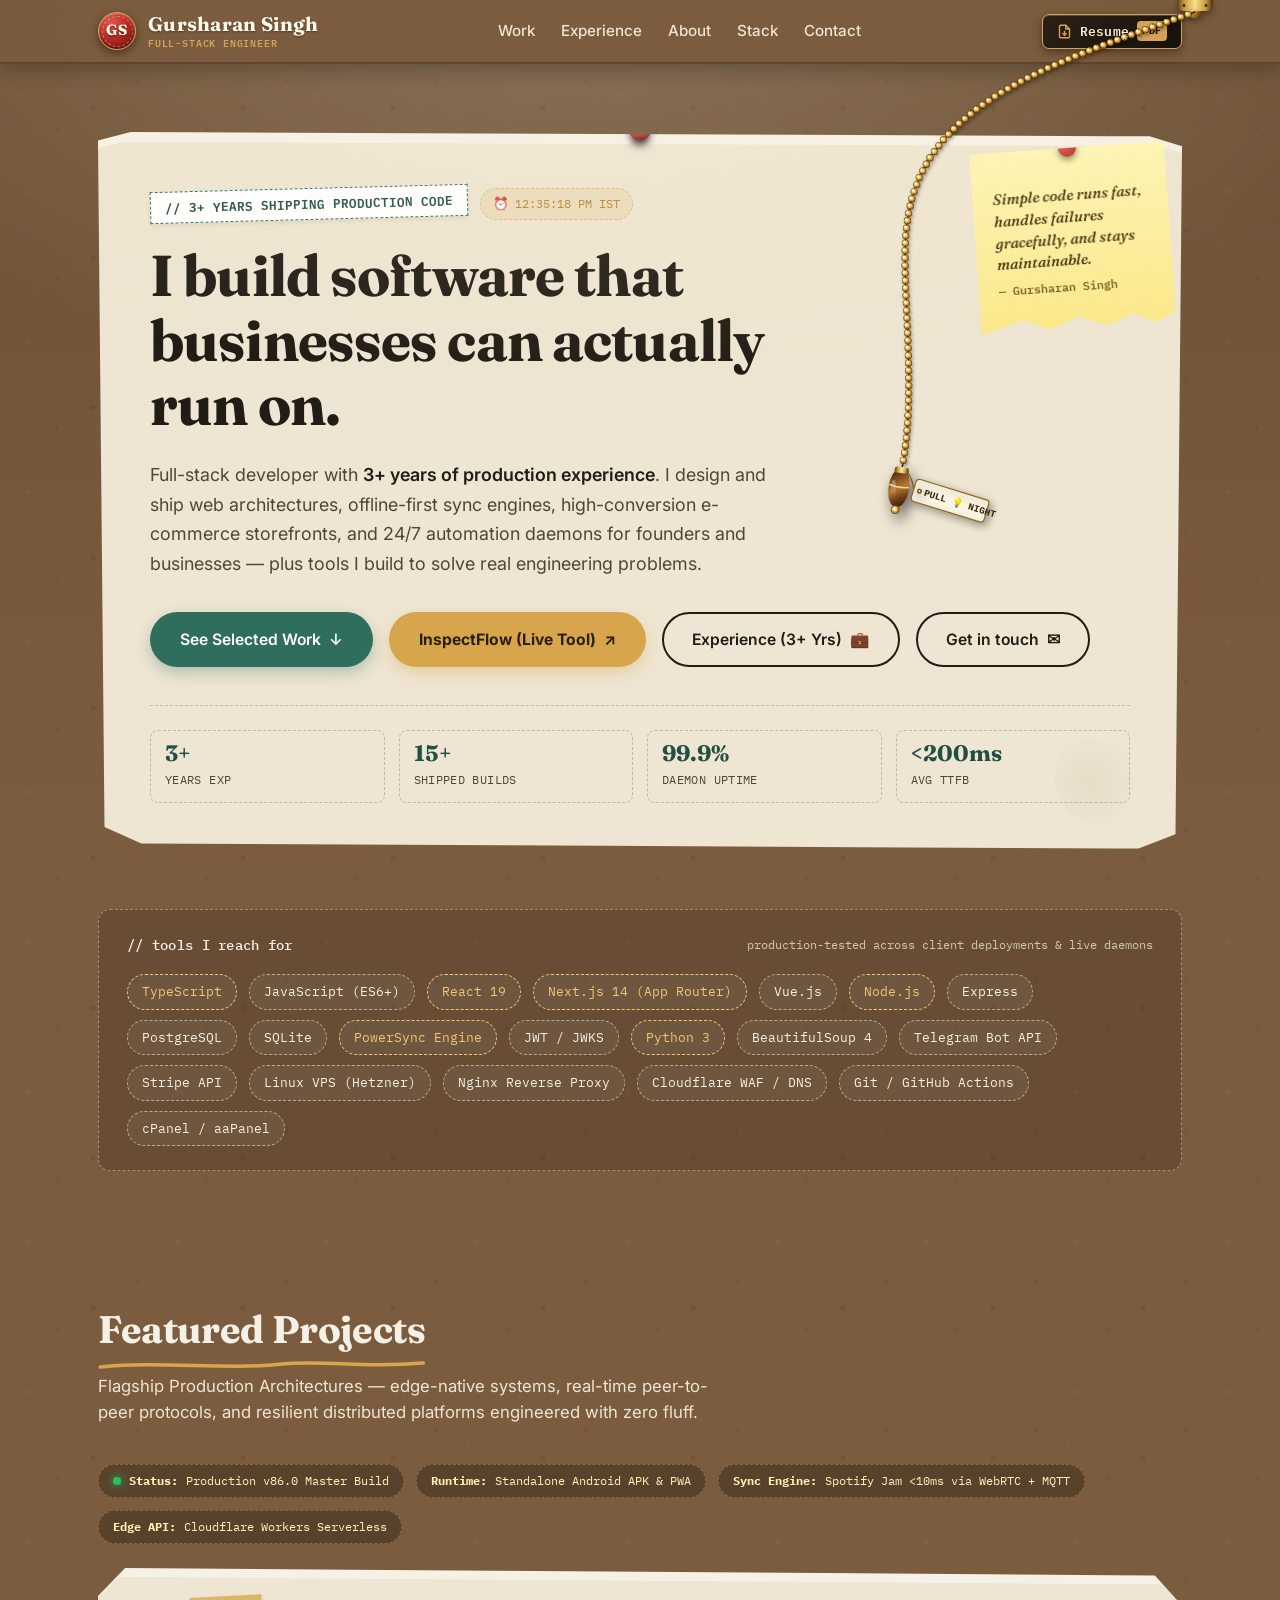
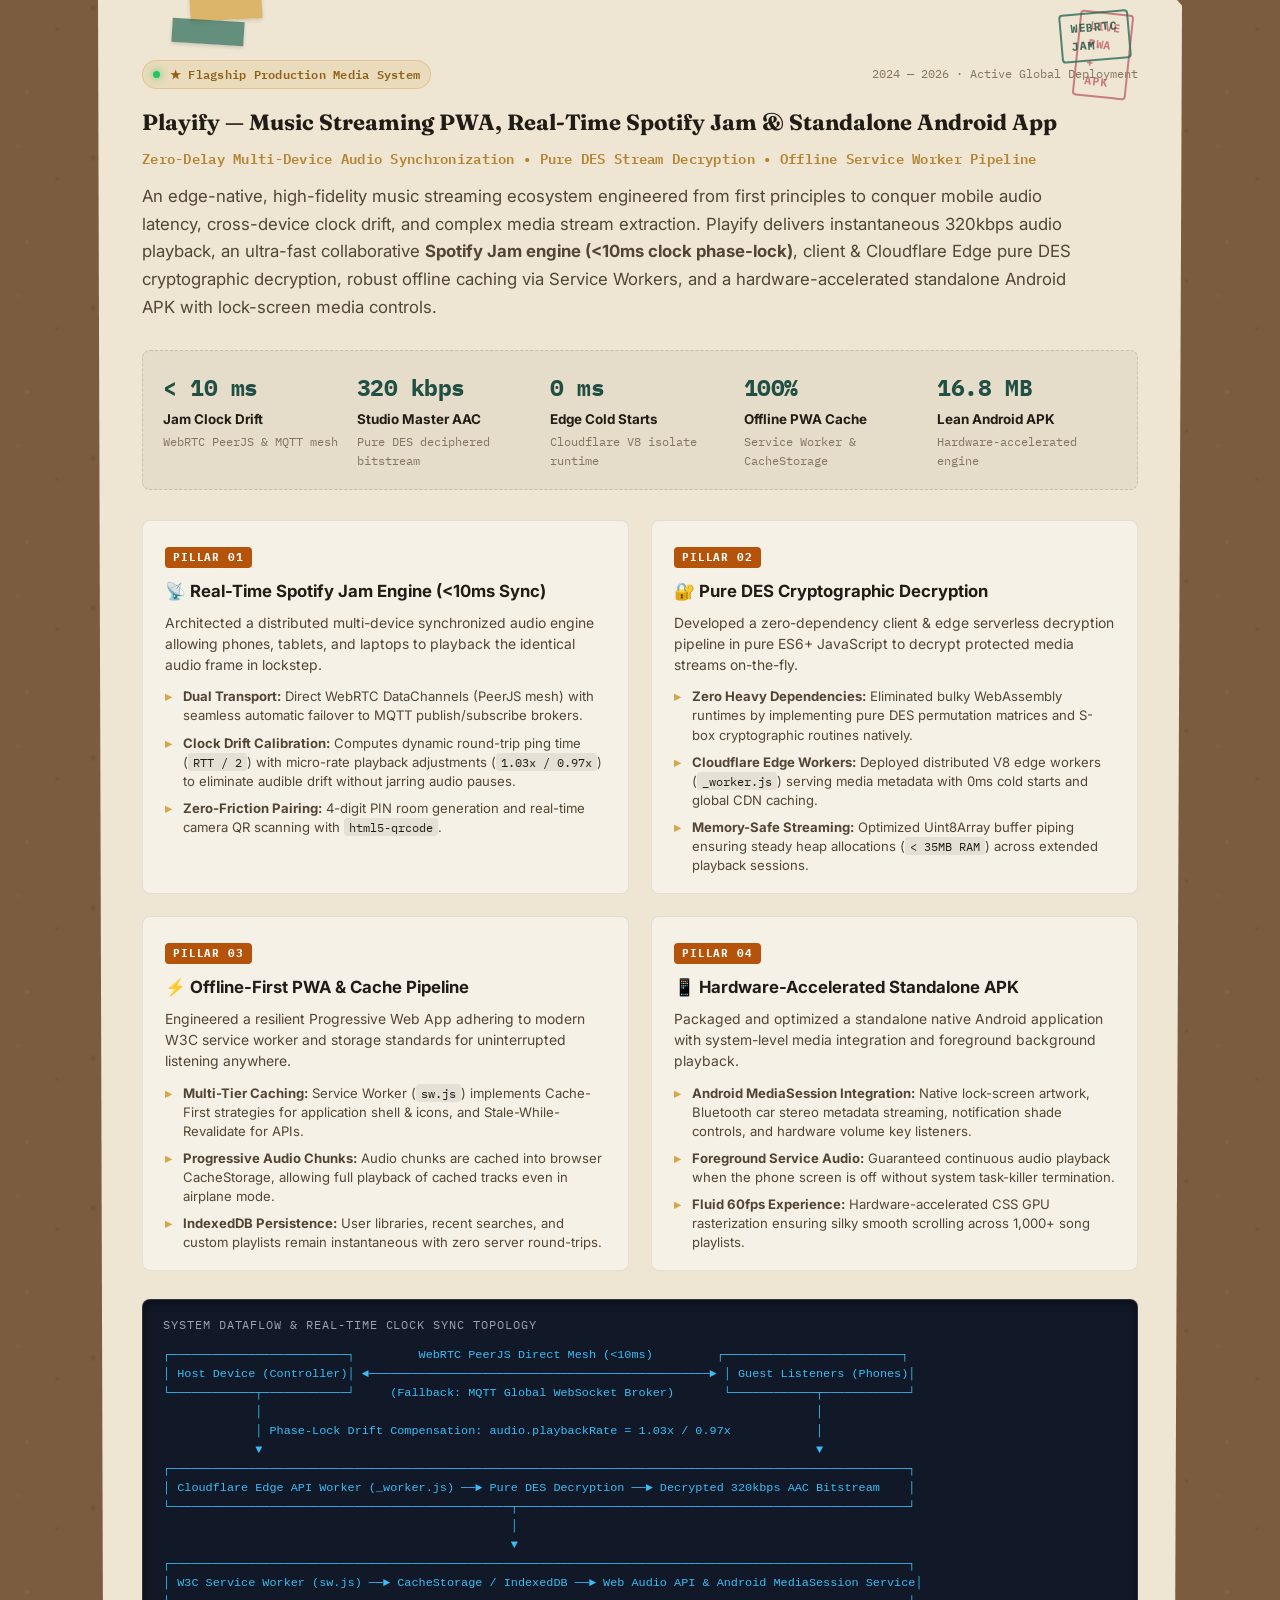
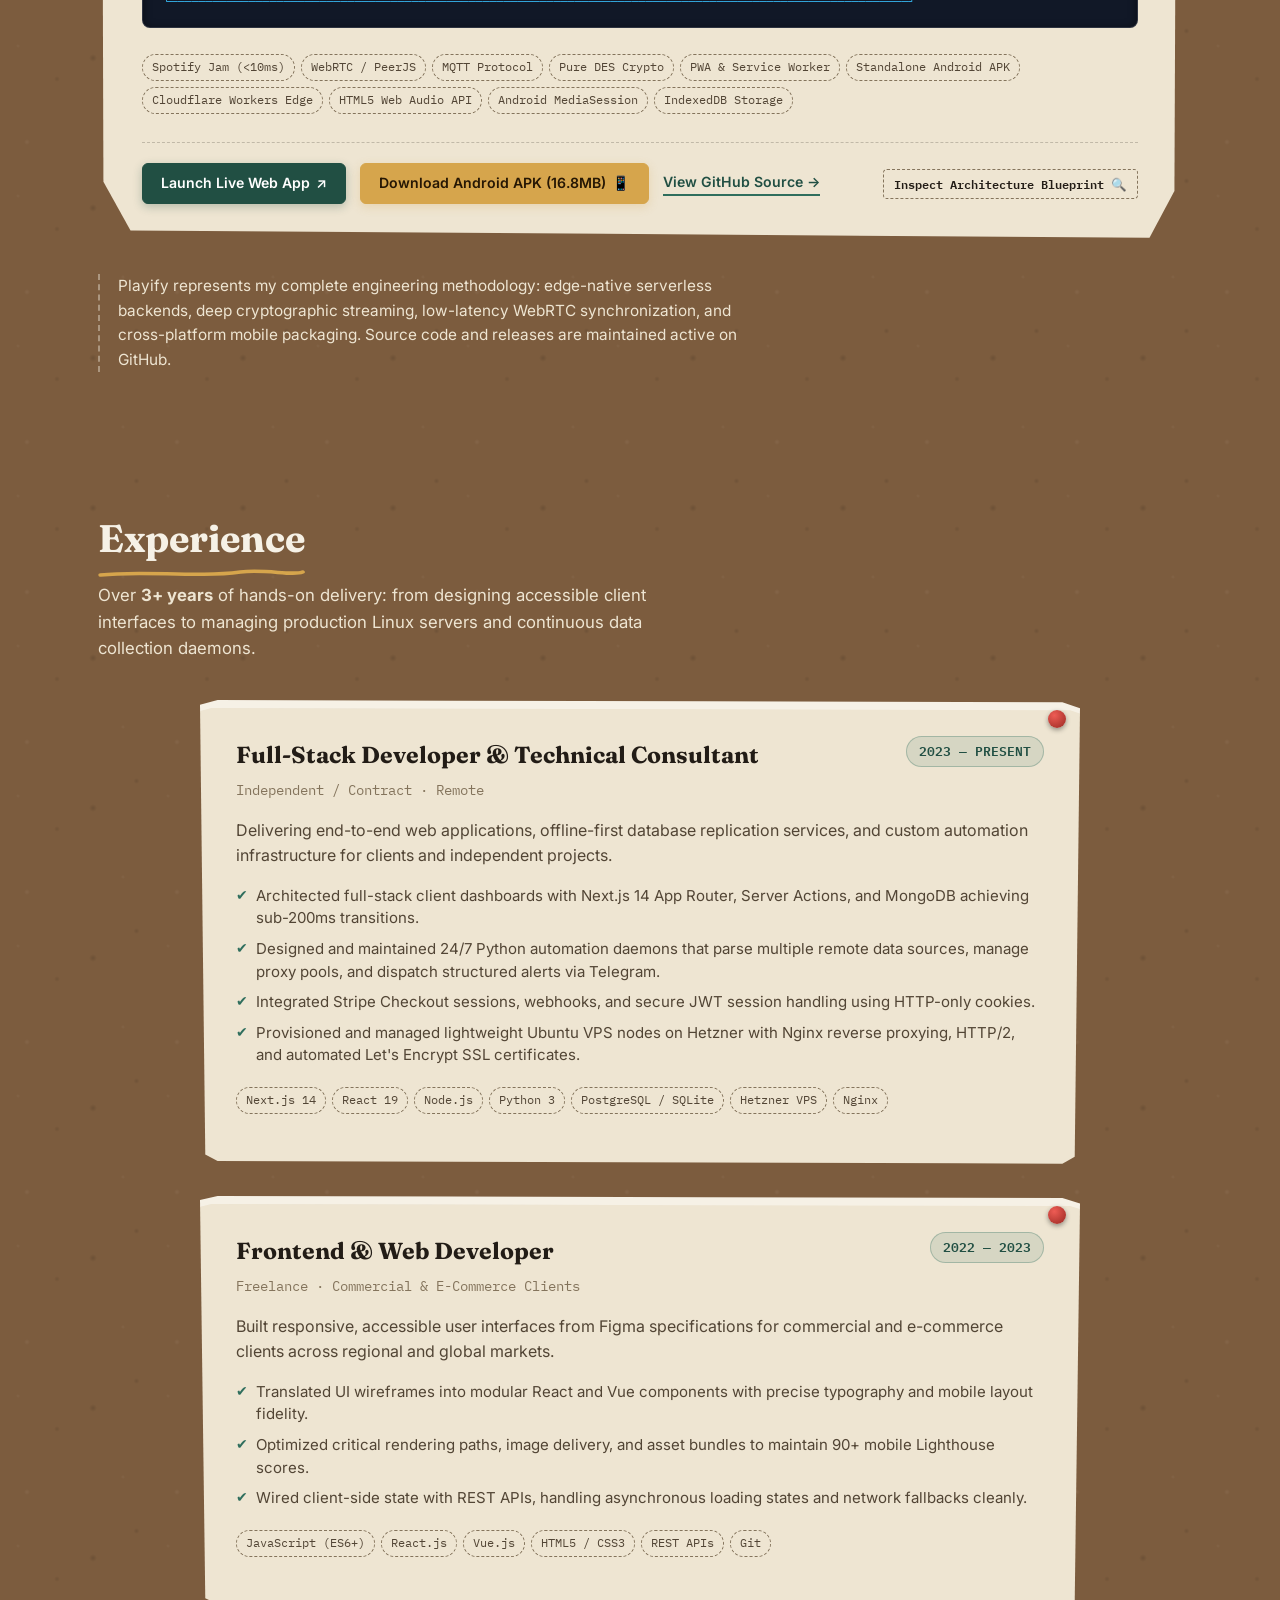
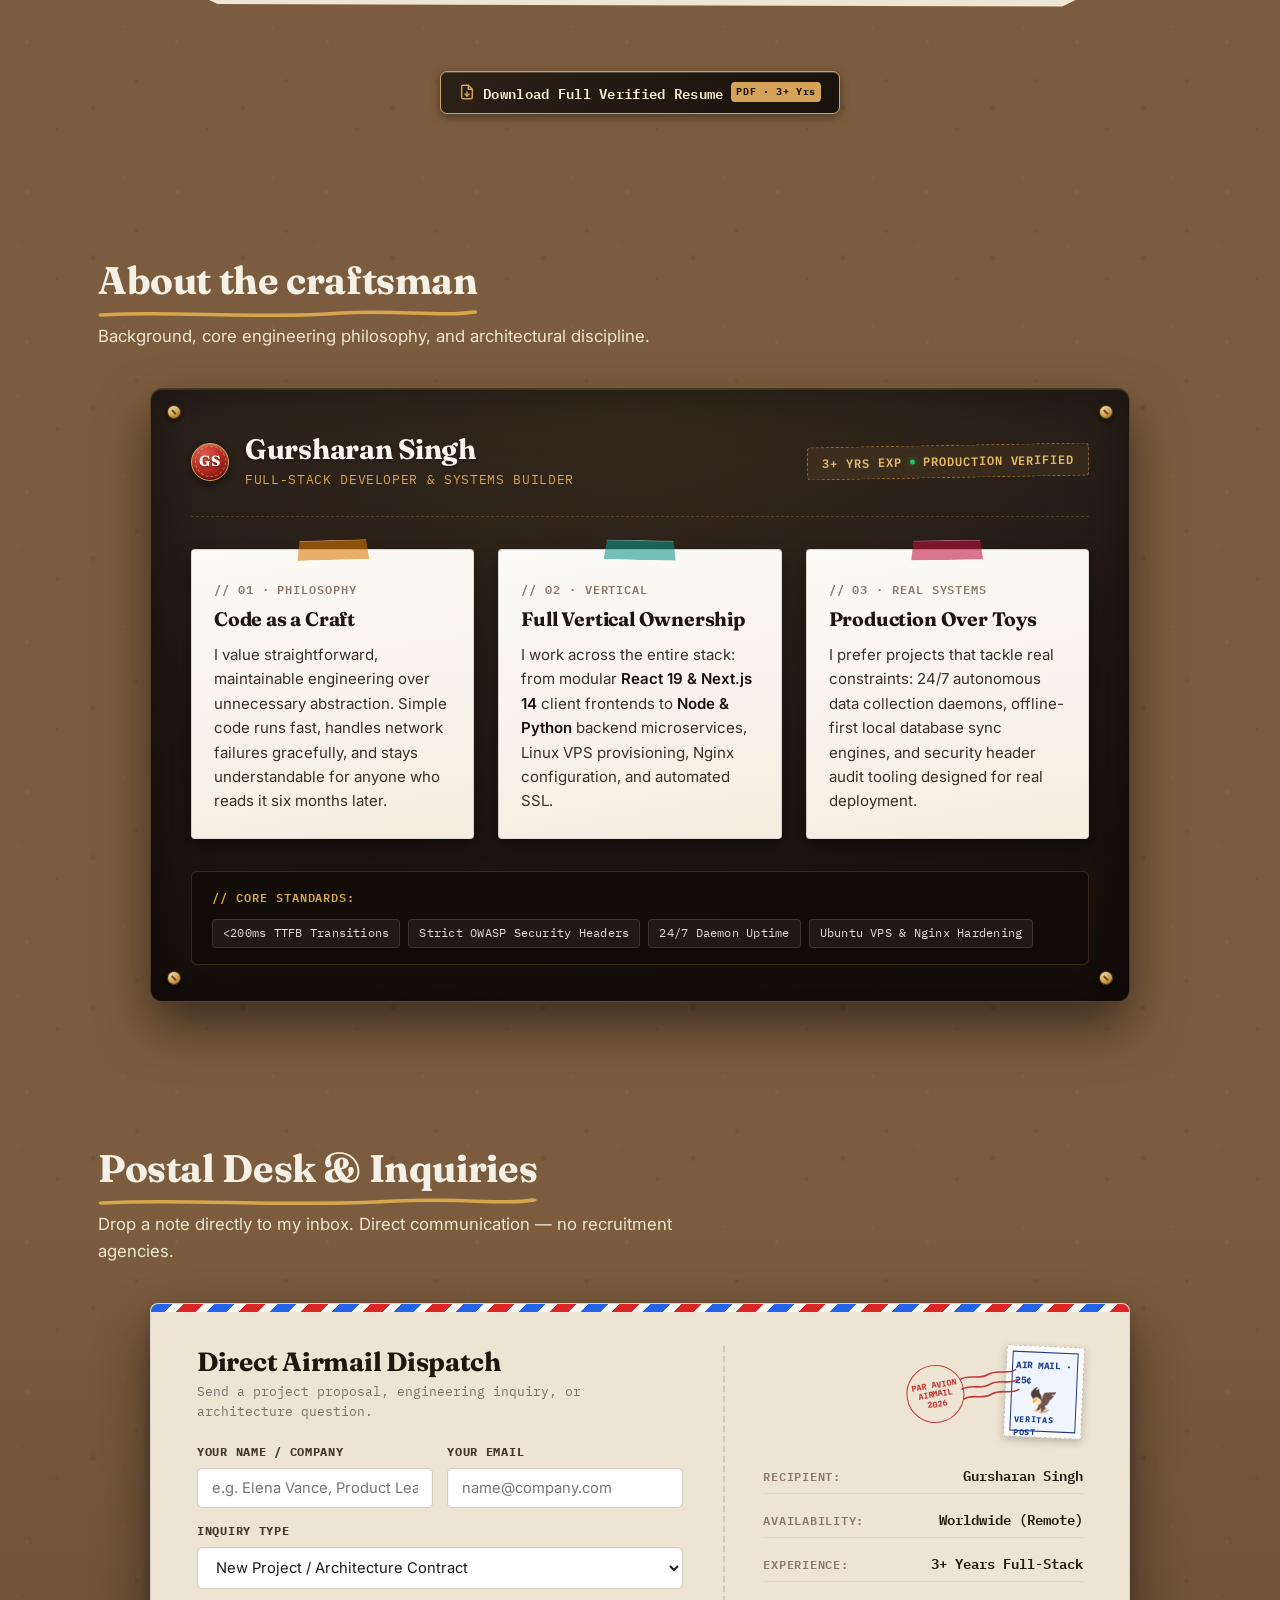
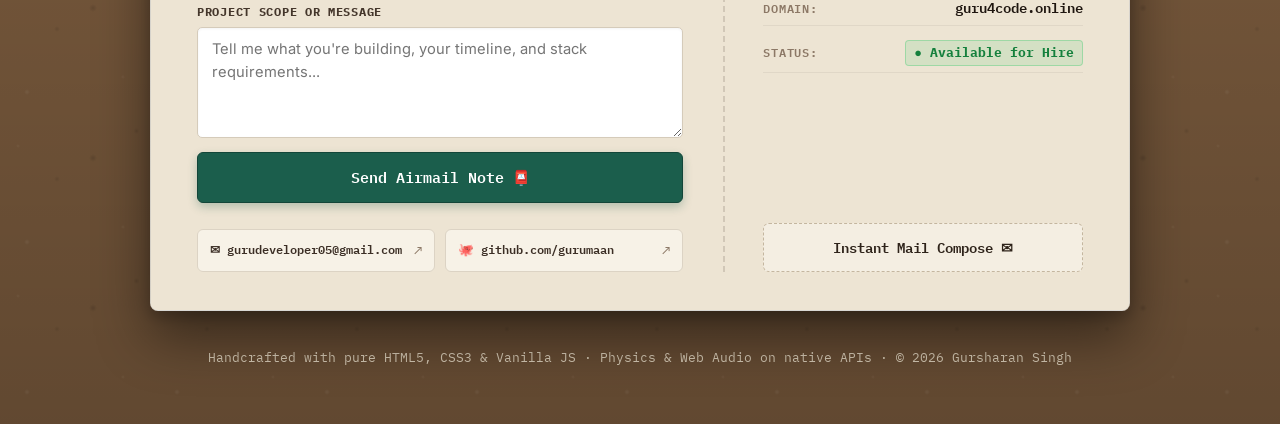
==== commit 512d4ad4: "refactor: remove DineFlow showcase from portfolio, refocus on Playify flagship" ====
--- a/index.html
+++ b/index.html
@@ -215,7 +215,7 @@
           </svg>
         </h2>
         <p class="section-desc">
-          Flagship Production Architectures &mdash; edge-native systems, real-time peer-to-peer protocols, and domain-accurate hospitality tech engineered with zero fluff.
+          Flagship Production Architectures &mdash; edge-native systems, real-time peer-to-peer protocols, and resilient distributed platforms engineered with zero fluff.
         </p>
       </div>
 
@@ -388,172 +388,6 @@
           </div>
         </article>
 
-        <!-- FLAGSHIP MASTER SHOWCASE 2: DineFlow (HOSPITALITY OS & REAL-TIME KDS) -->
-        <article class="card playify-master-card dineflow-master-card" data-category="flagship fullstack realtime hospitality" style="margin-top: 52px;">
-          <div class="tape terracotta" style="left: 48px; top: -16px; transform: rotate(-2.5deg);" aria-hidden="true"></div>
-          <div class="tape ochre" style="right: 48px; top: -16px; transform: rotate(3deg);" aria-hidden="true"></div>
-          
-          <div class="playify-stamp-badge-cluster">
-            <span class="rubber-stamp terracotta">LIVE POS · KDS LAB</span>
-            <span class="rubber-stamp">WEB AUDIO BELL</span>
-          </div>
-
-          <div class="card-top-meta">
-            <span class="card-status status-flagship"><span class="pulse-dot" style="display:inline-block; width:7px; height:7px; border-radius:50%; background:#22c55e; margin-right:4px;"></span>★ Flagship Hospitality OS · Live Interactive System</span>
-            <span class="card-year">2025 &mdash; 2026 · Active Deployment</span>
-          </div>
-
-          <div class="playify-header-block">
-            <h3 class="playify-master-title">DineFlow &mdash; Real-Time QR Table Ordering, Kitchen Display System (KDS) &amp; Hospitality OS</h3>
-            <p class="playify-subtitle">Zero-Install Guest Ordering &bull; Multi-Station Kitchen Kanban &bull; Web Audio Acoustic Counter Bell &bull; 80mm Thermal Receipt Generator</p>
-          </div>
-
-          <p class="card-lead playify-lead-text">
-            An enterprise hospitality operating system engineered from first principles to conquer restaurant table bottlenecks, eliminate expensive proprietary POS hardware, and provide seamless real-time coordination between dining guests and kitchen chefs. Built with an instantaneous mobile web ordering interface, live cross-window synchronization via W3C BroadcastChannel, synthesized multi-harmonic hardware counter bell audio (1.8kHz brass ping), live elapsed ticket timers, and authentic 80mm dot-matrix thermal receipt generation.
-          </p>
-
-          <!-- Live Performance & Engineering Benchmarks Strip -->
-          <div class="playify-specs-strip dineflow-specs-strip">
-            <div class="spec-cell">
-              <span class="spec-value">&lt; 5 ms</span>
-              <span class="spec-name">Cross-Screen Sync</span>
-              <span class="spec-desc">W3C BroadcastChannel bus</span>
-            </div>
-            <div class="spec-cell">
-              <span class="spec-value">0 ms</span>
-              <span class="spec-name">Audio Playback Lag</span>
-              <span class="spec-desc">Web Audio API oscillators</span>
-            </div>
-            <div class="spec-cell">
-              <span class="spec-value">100%</span>
-              <span class="spec-name">Zero-Install Mobile</span>
-              <span class="spec-desc">No app store download needed</span>
-            </div>
-            <div class="spec-cell">
-              <span class="spec-value">80 mm</span>
-              <span class="spec-name">Thermal Invoicing</span>
-              <span class="spec-desc">Itemized GST &amp; FSSAI receipts</span>
-            </div>
-            <div class="spec-cell">
-              <span class="spec-value">4-Stage</span>
-              <span class="spec-name">Kitchen Kanban</span>
-              <span class="spec-desc">Incoming ➔ Cook ➔ Ready ➔ Serve</span>
-            </div>
-          </div>
-
-          <!-- 4 Core Technical Architecture Pillars -->
-          <div class="playify-pillars-grid">
-            <div class="pillar-card">
-              <div class="pillar-badge">Pillar 01</div>
-              <h4 class="pillar-title">📱 Guest Mobile Dining &amp; UPI Checkout</h4>
-              <p class="pillar-desc">
-                Realistic iPhone hardware chassis with Dynamic Island order tracking, standardized dietary indicators, table waiter calling, and instant UPI checkout.
-              </p>
-              <ul class="pillar-list">
-                <li><strong>Dynamic Table Sessions &amp; Waiter Calls:</strong> Table 04 Garden Terrace session with one-tap "Call Waiter" dispatcher for refills and table service.</li>
-                <li><strong>Allergen &amp; Modifiers Customizer:</strong> Sourdough choice, roast profiles, milk alternatives, and custom chef instructions with live price tallies.</li>
-                <li><strong>Instant UPI QR &amp; Card Gateway:</strong> Built-in UPI QR code and contactless card simulator with animated payment approval and auto-settlement.</li>
-              </ul>
-            </div>
-
-            <div class="pillar-card">
-              <div class="pillar-badge">Pillar 02</div>
-              <h4 class="pillar-title">👨‍🍳 Multi-Station Kitchen Display (KDS)</h4>
-              <p class="pillar-desc">
-                Commercial expediting terminal with multi-station routing (Grill &amp; Sauté, Larder, Barista, Pastry) and table service alert toasts.
-              </p>
-              <ul class="pillar-list">
-                <li><strong>Multi-Station Filtering:</strong> Independent line filtering across Grill, Cold Larder, Coffee Bar, and Pastry Counter with live station ticket counts.</li>
-                <li><strong>Urgency Elapsed Timers:</strong> Active second-by-second countdown with visual SLA warnings (<code class="inline-code">&lt;8m Normal</code>, <code class="inline-code">8-12m Warning</code>, <code class="inline-code">&gt;12m Urgent Pulse</code>).</li>
-                <li><strong>Chef's 86'd Out-of-Stock Board:</strong> Immediate menu disabling for exhausted ingredients with instant cross-window sync.</li>
-              </ul>
-            </div>
-
-            <div class="pillar-card">
-              <div class="pillar-badge">Pillar 03</div>
-              <h4 class="pillar-title">🔔 Web Audio Hardware POS Sound Engine</h4>
-              <p class="pillar-desc">
-                Physical acoustic sound synthesis directly via browser oscillators without bulky MP3 assets or network lag.
-              </p>
-              <ul class="pillar-list">
-                <li><strong>2-Tone Brass Counter Bell:</strong> Synthesizes 1760Hz, 3520Hz, and 5280Hz multi-harmonic frequencies with natural copper decay when orders land.</li>
-                <li><strong>Tactile Chef Bump Feedback:</strong> Low-frequency triangle wave thud (<code class="inline-code">80Hz &ndash; 320Hz</code>) confirming station handoffs.</li>
-                <li><strong>Zero Latency:</strong> Sub-millisecond audio response across all desktop and mobile browsers.</li>
-              </ul>
-            </div>
-
-            <div class="pillar-card">
-              <div class="pillar-badge">Pillar 04</div>
-              <h4 class="pillar-title">🖨️ 80mm Thermal Receipt Generator</h4>
-              <p class="pillar-desc">
-                Authentic dot-matrix restaurant tax invoice generation formatted for physical roll printers.
-              </p>
-              <ul class="pillar-list">
-                <li><strong>Fiscal Compliance:</strong> Automatic itemized modifier breakdowns, split 2.5% CGST/SGST, 5% service charge, and simulated barcodes.</li>
-                <li><strong>Dedicated Thermal Stylesheet:</strong> Seamless output via <code class="inline-code">@media print</code> for EPSON and Star Micronics thermal receipt printers.</li>
-                <li><strong>Daily POS Telemetry:</strong> Real-time sales turnover, active ticket index, and average ticket duration calculations.</li>
-              </ul>
-            </div>
-          </div>
-
-          <!-- System Architecture Topology Flow -->
-          <div class="playify-topo-box">
-            <div class="topo-title">DineFlow Real-Time Broadcast &amp; Audio Topology</div>
-            <pre class="topo-diagram"><code>┌───────────────────────────────────────┐                  ┌───────────────────────────────────────┐
-│       Guest Mobile Table Order        │                  │      Kitchen Display System (KDS)     │
-│  (Category Filters, Dish Modifiers)   │                  │  (Kanban Routing, Chef Bump Actions)  │
-└──────────────────┬────────────────────┘                  └───────────────────▲───────────────────┘
-                   │                                                           │
-                   │ BroadcastChannel ('dineflow_bus') / LocalStorage Fallback  │
-                   └───────────────────────────────────────────────────────────┘
-                                                   │
-                                                   ▼
-┌────────────────────────────────────────────────────────────────────────────────────────────────────────┐
-│                        Web Audio Hardware POS Synthesizer (Zero Audio Latency)                         │
-│  1800Hz / 3600Hz Multi-Harmonic Brass Counter Bell ('Ding Ding!') + Tactile Chef Bump Oscillators      │
-└──────────────────────────────────────────────────┬─────────────────────────────────────────────────────┘
-                                                   │
-                                                   ▼
-┌────────────────────────────────────────────────────────────────────────────────────────────────────────┐
-│                 80mm Thermal Receipt Generator &amp; Real-Time POS Sales Analytics Engine                  │
-│       Itemized Modifiers, 5% CGST/SGST, Service Charge, Monospace Dot-Matrix Formatting, Barcodes       │
-└────────────────────────────────────────────────────────────────────────────────────────────────────────┘</code></pre>
-          </div>
-
-          <!-- Tech Stack Badges -->
-          <div class="tag-row playify-tags">
-            <span class="tag">Hospitality OS</span>
-            <span class="tag">Kitchen KDS</span>
-            <span class="tag">QR Table Ordering</span>
-            <span class="tag">Web Audio API</span>
-            <span class="tag">W3C BroadcastChannel</span>
-            <span class="tag">Real-Time Sync</span>
-            <span class="tag">80mm Thermal Receipt</span>
-            <span class="tag">JavaScript (ES6+)</span>
-            <span class="tag">CSS Glassmorphism</span>
-          </div>
-
-          <!-- Action Links & Inspection Button -->
-          <div class="card-footer-links playify-action-bar">
-            <a href="dineflow/" target="_blank" rel="noreferrer noopener" class="card-link btn-primary-highlight" title="Launch Split Live Lab">
-              <span>Launch Split Live Lab</span>
-              <span>⚡</span>
-            </a>
-            <a href="dineflow/?view=customer" target="_blank" rel="noreferrer noopener" class="card-link" title="Open Guest Mobile Ordering">
-              <span>Guest Mobile View</span>
-              <span>📱</span>
-            </a>
-            <a href="dineflow/?view=kds" target="_blank" rel="noreferrer noopener" class="card-link" title="Open Kitchen KDS Terminal">
-              <span>Kitchen KDS Terminal</span>
-              <span>👨‍🍳</span>
-            </a>
-            <a href="https://github.com/gurumaan/dineflow" target="_blank" rel="noreferrer noopener" class="card-link" title="View DineFlow repository on GitHub">
-              <span>View GitHub Source</span>
-              <span>→</span>
-            </a>
-            <button class="card-btn-inspect" data-project="dineflow" title="Inspect architecture blueprint modal">Inspect Architecture Blueprint 🔍</button>
-          </div>
-        </article>
 
         <!-- =========================================================================
              OTHER PROJECTS ARCHIVED (Preserved for future expansion)
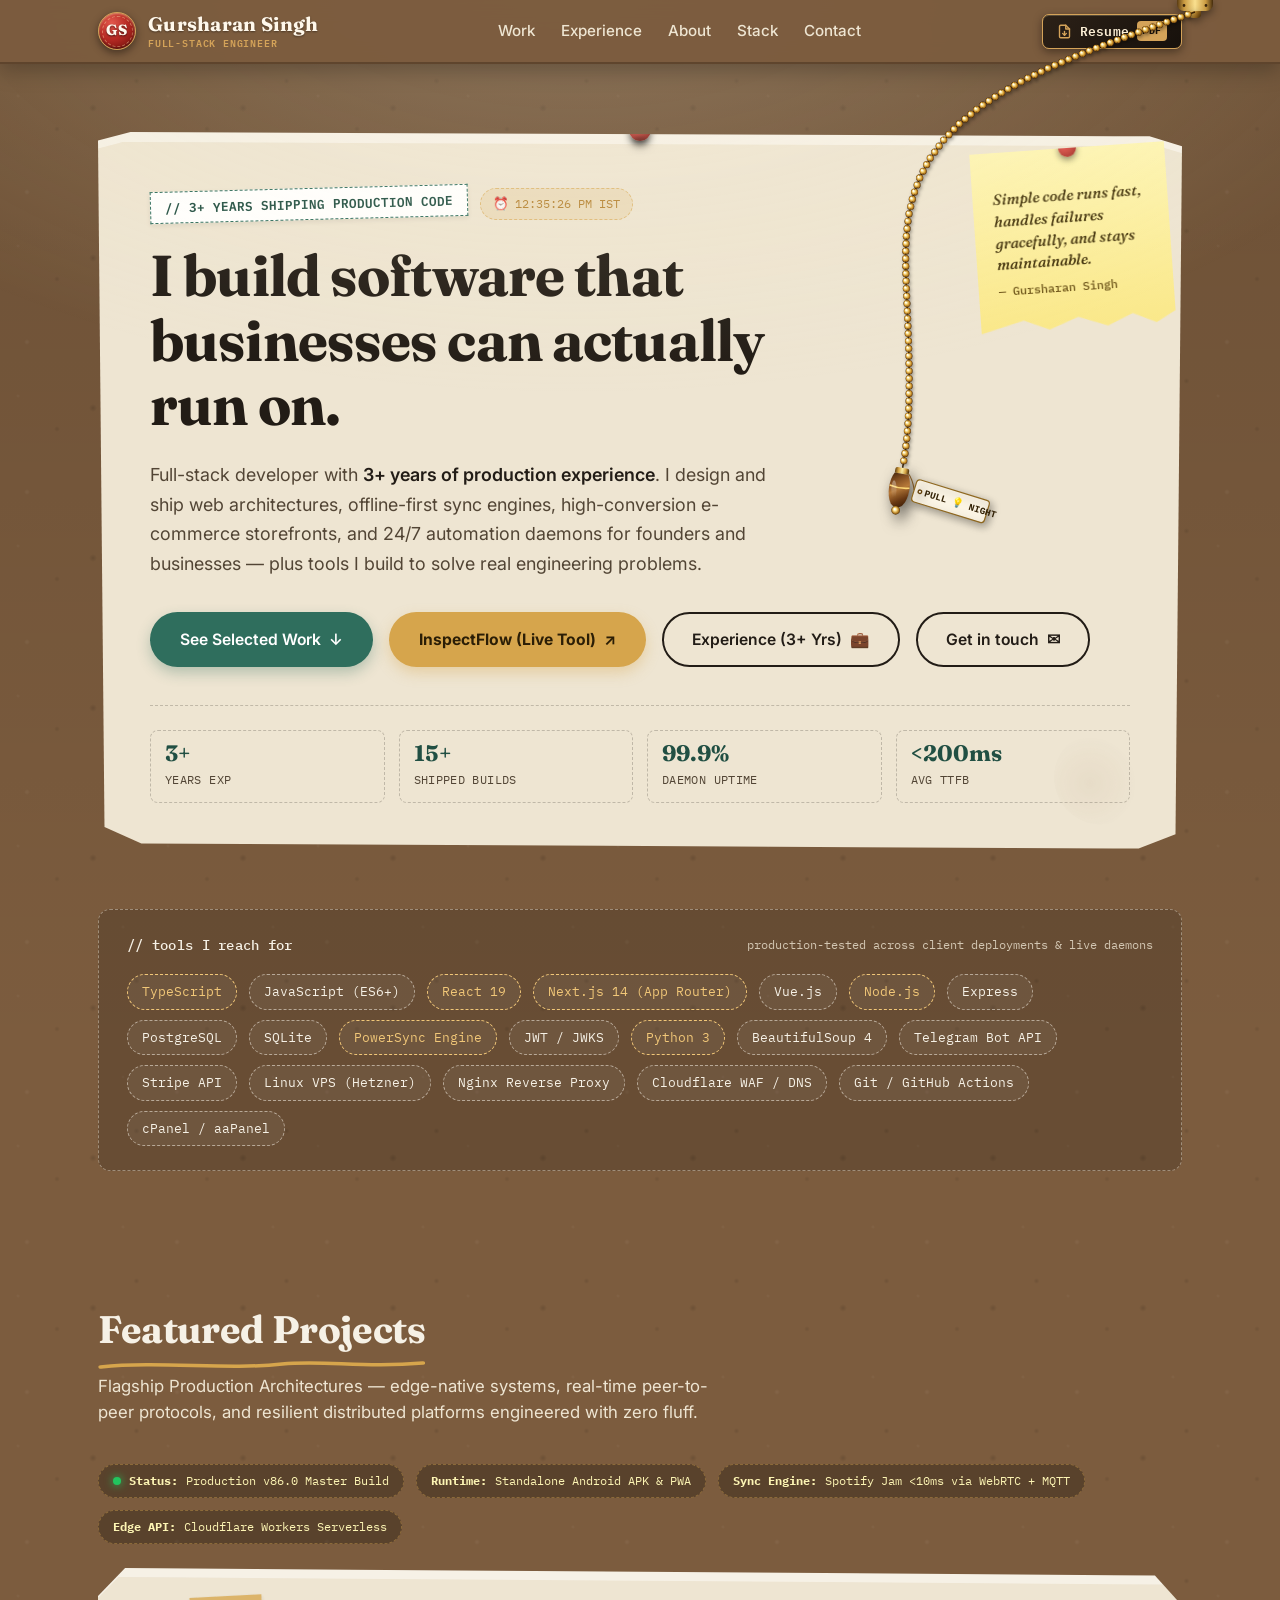
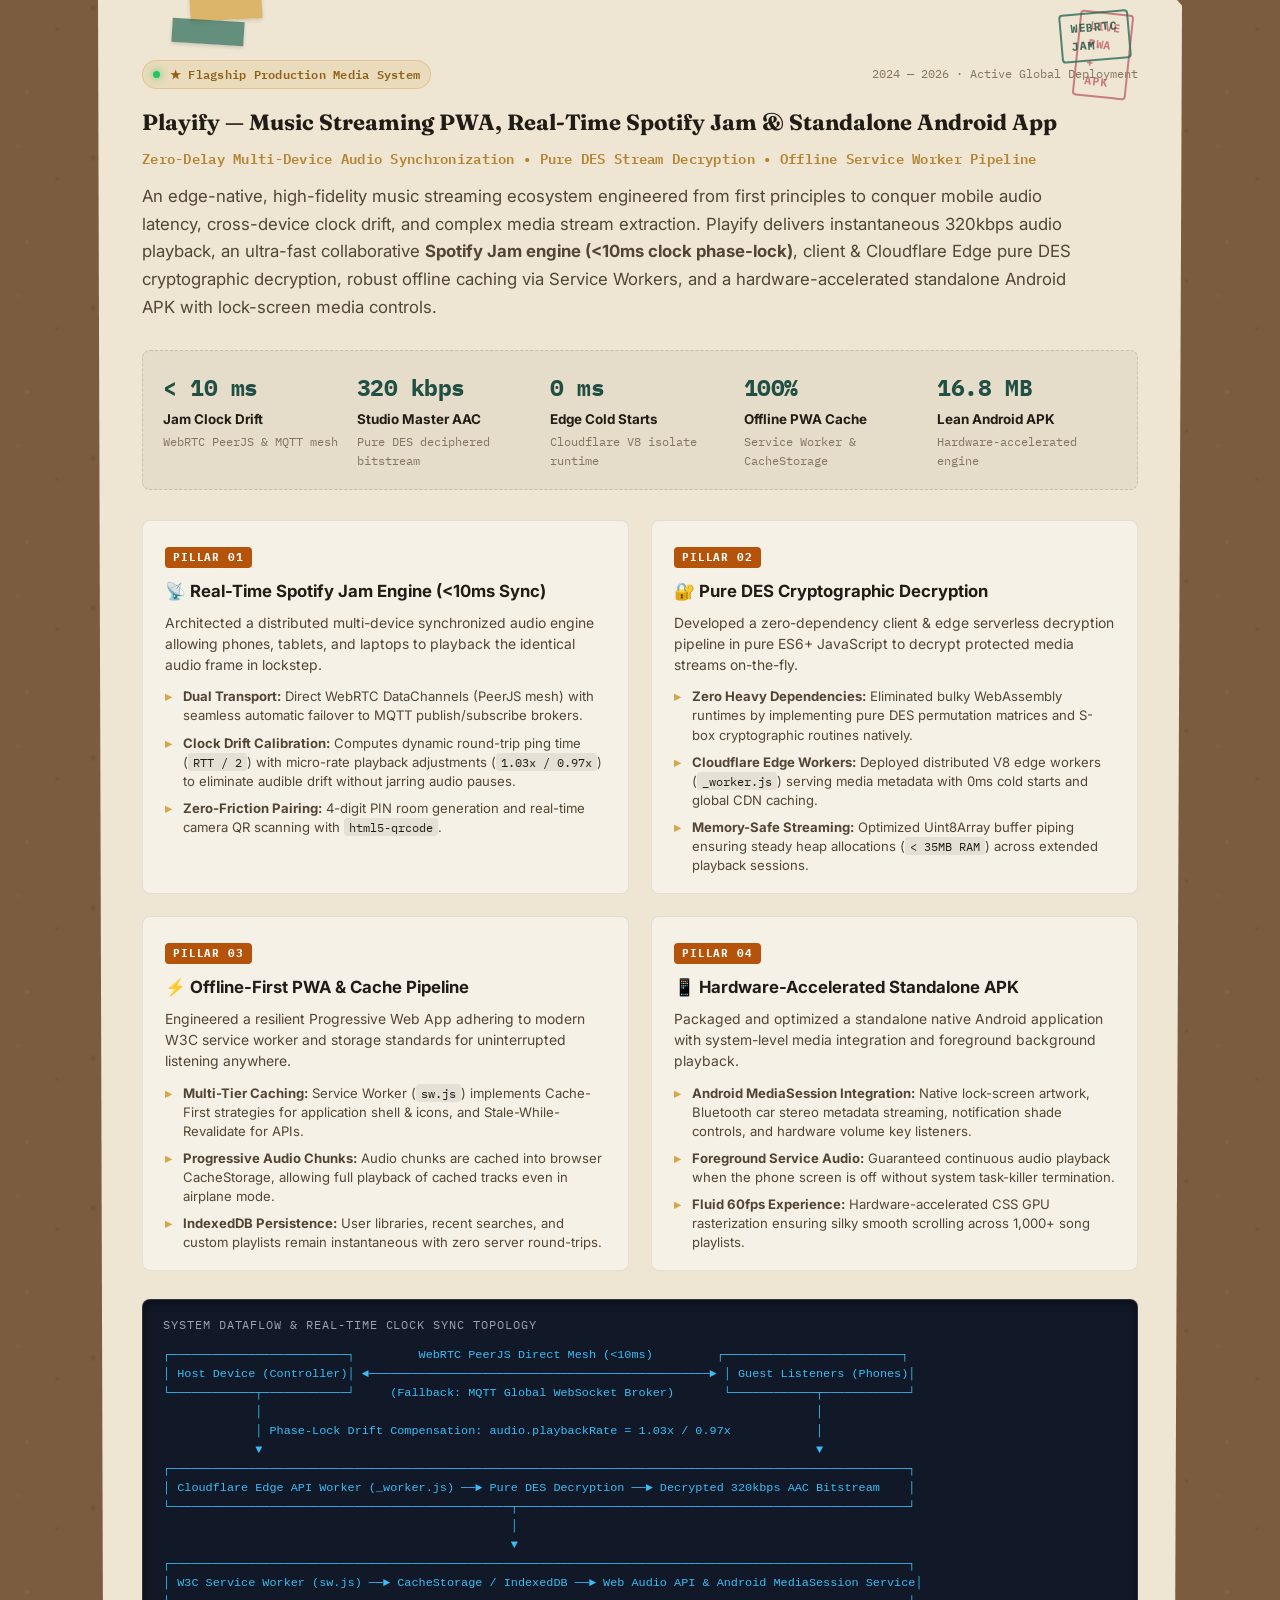
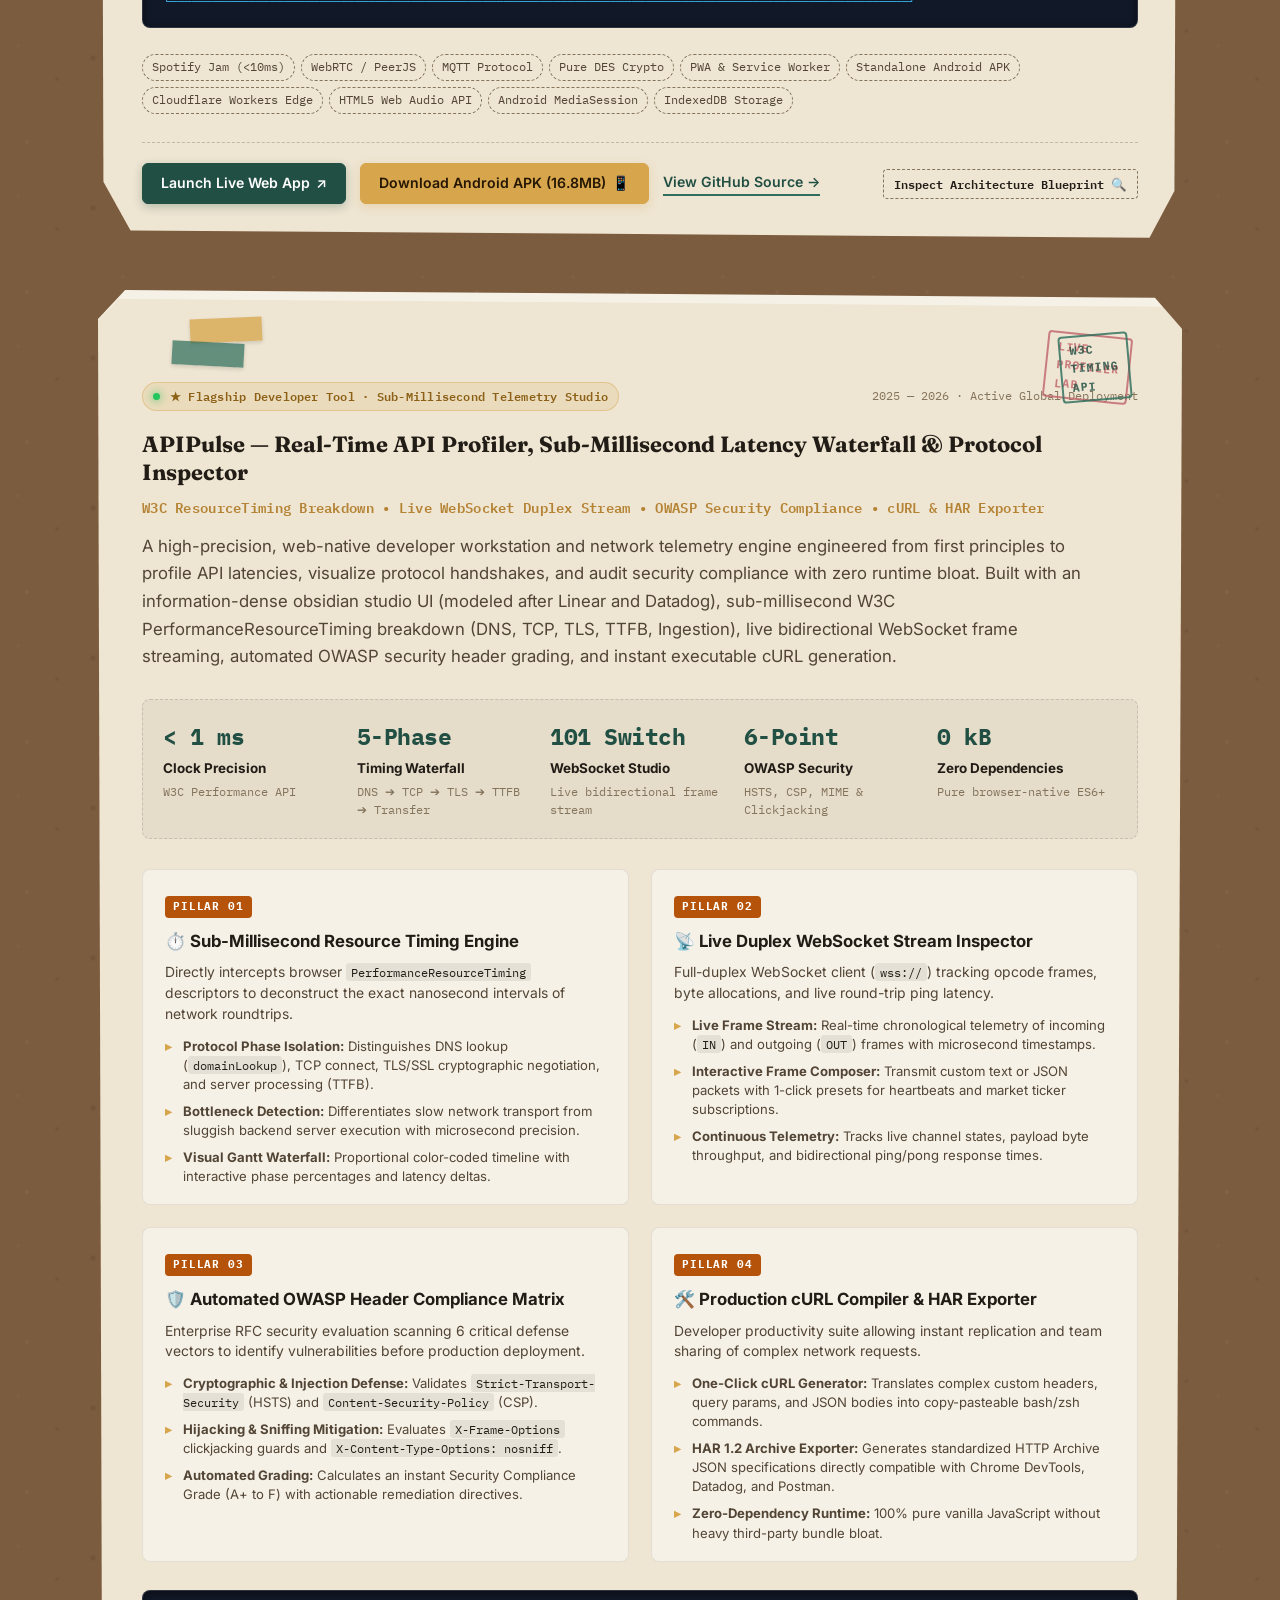
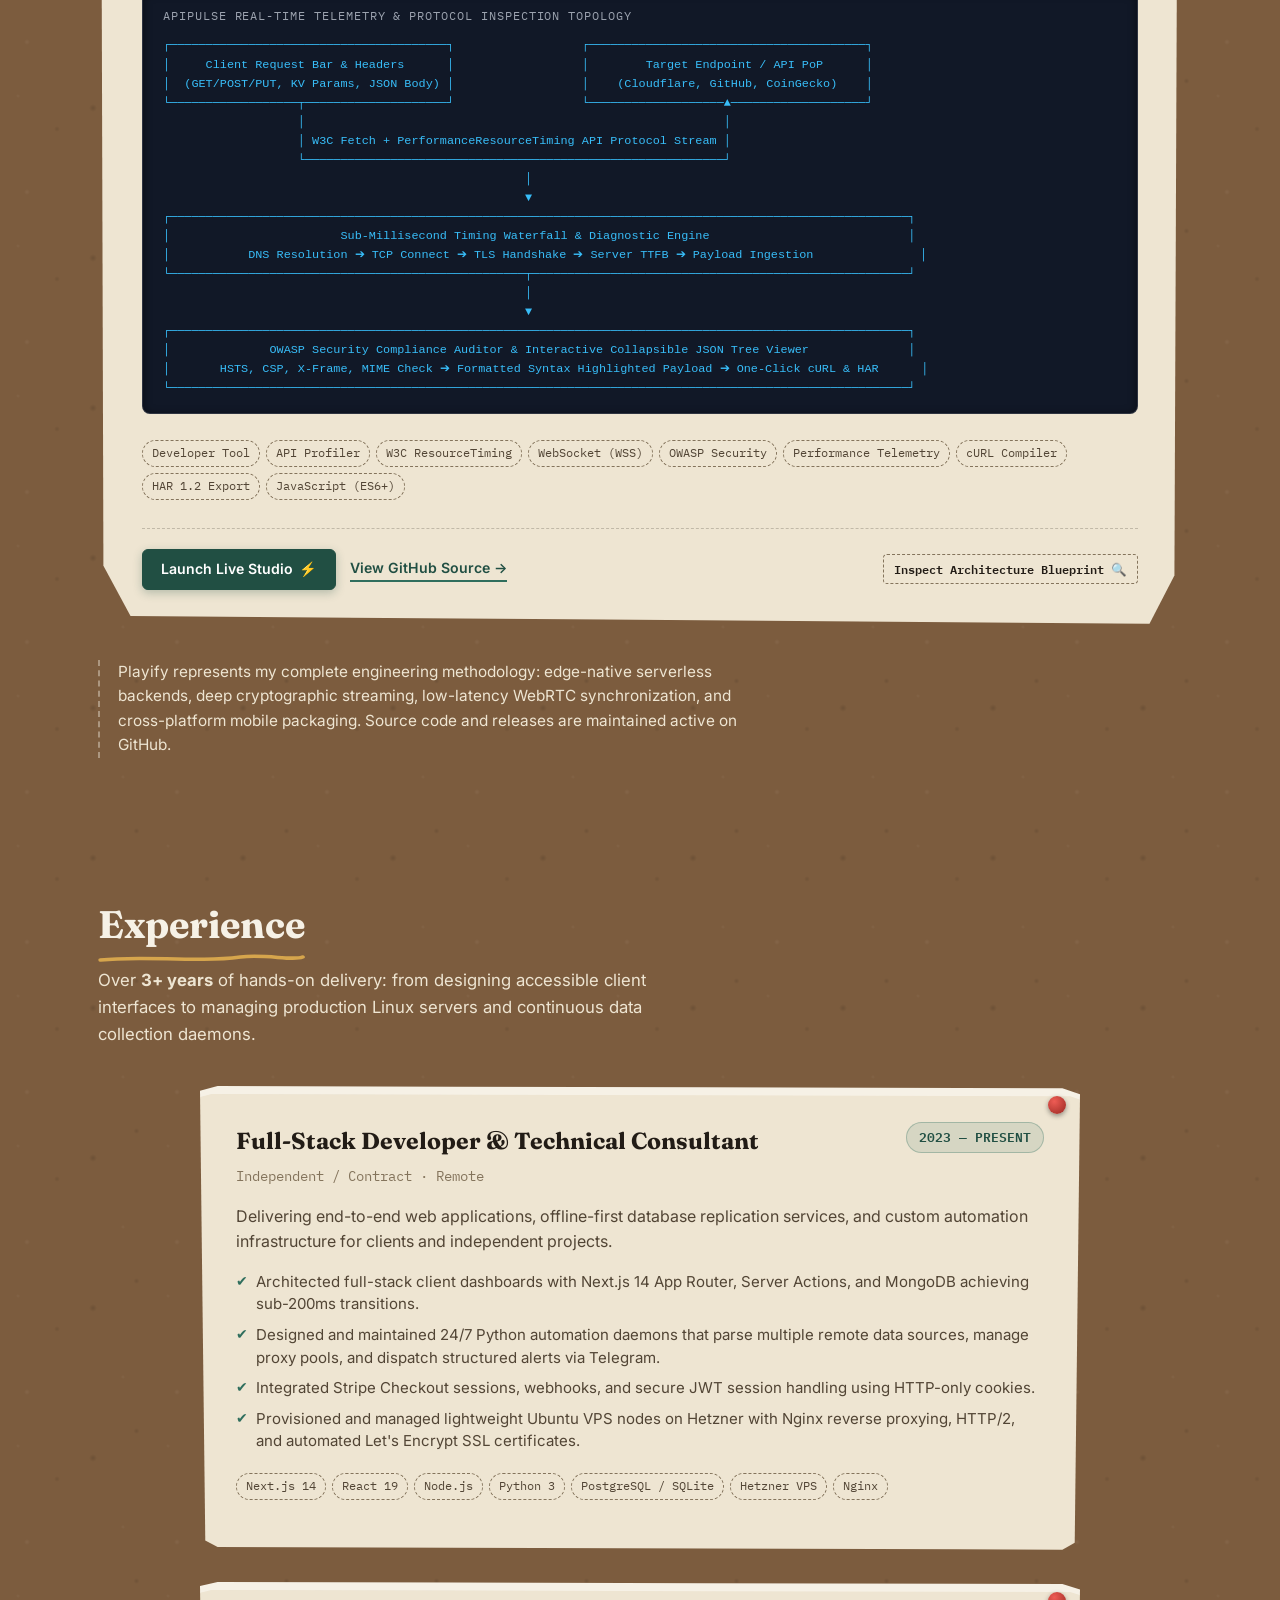
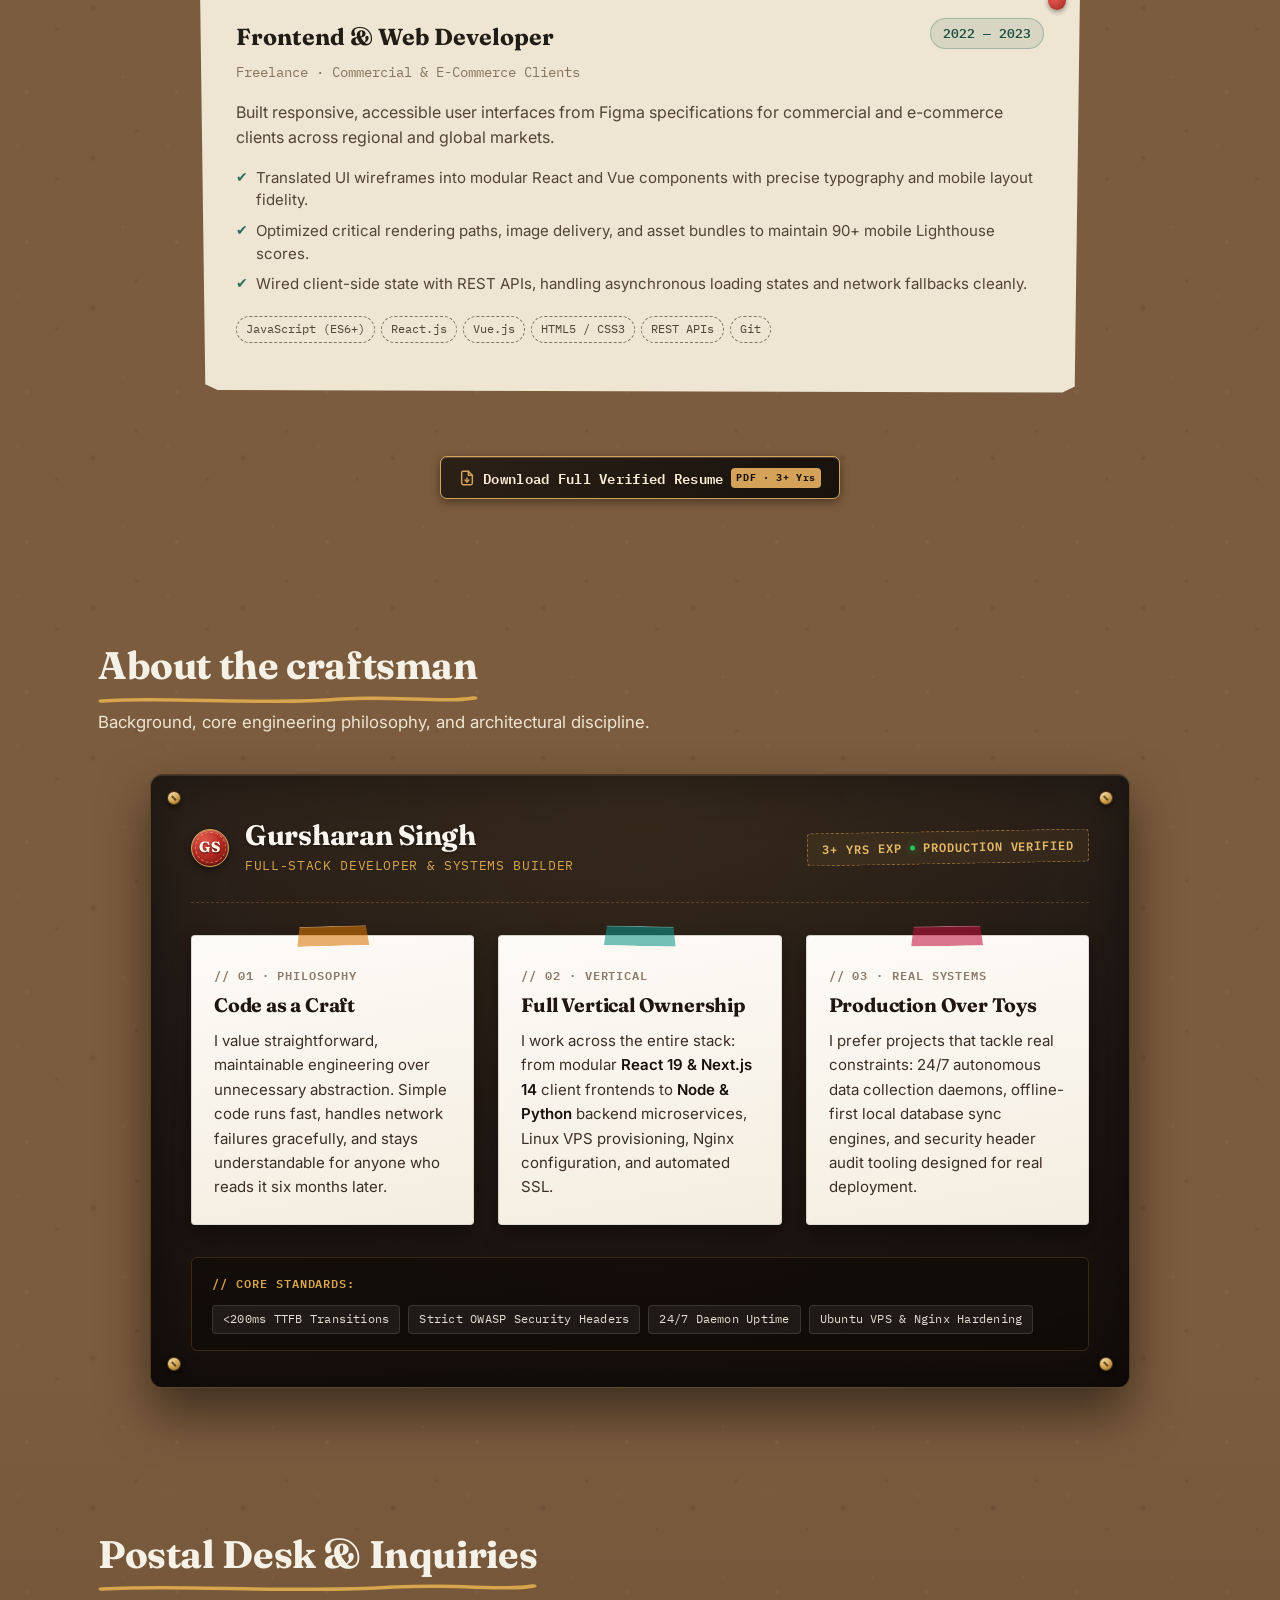
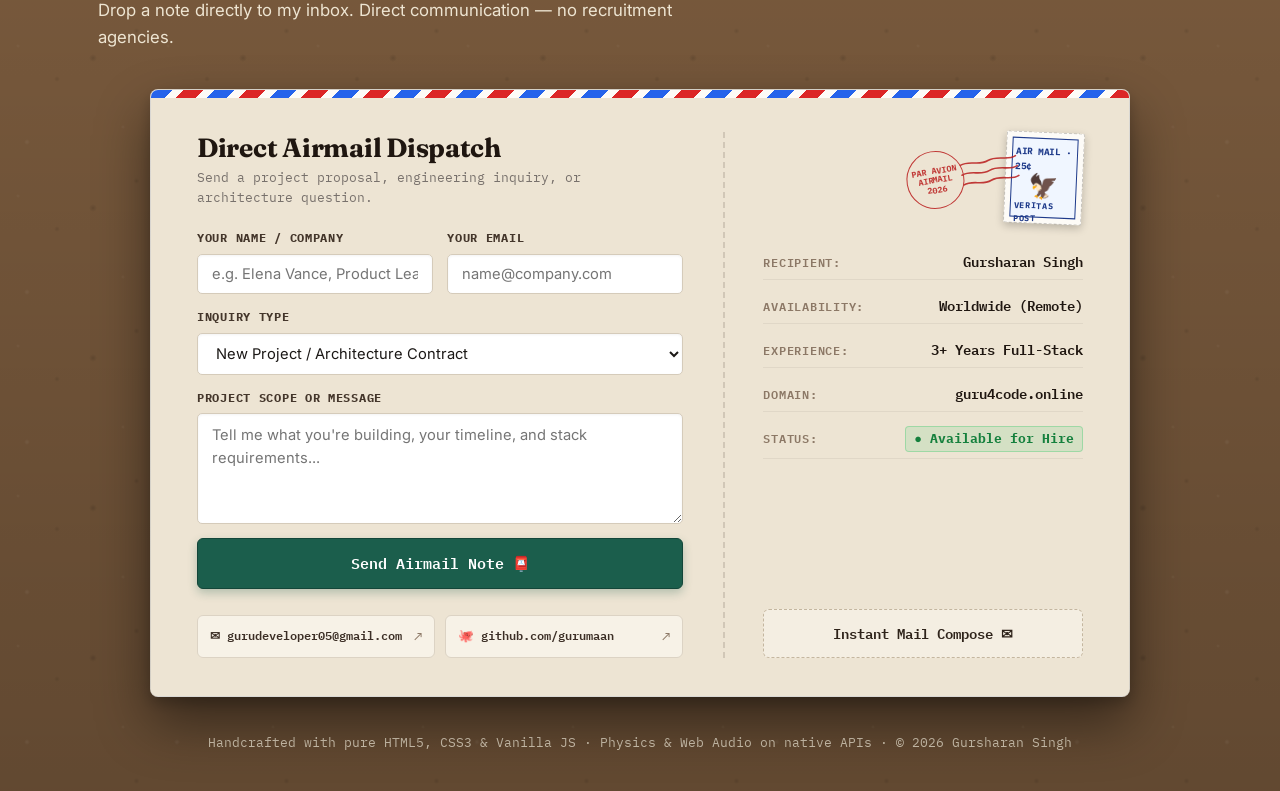
==== commit f2d3856d: "feat: add APIPulse high-precision API profiler & network waterfall studio showcase" ====
--- a/index.html
+++ b/index.html
@@ -388,6 +388,166 @@
           </div>
         </article>
 
+        <!-- FLAGSHIP MASTER SHOWCASE 2: APIPulse (DEVELOPER TOOL & TELEMETRY STUDIO) -->
+        <article class="card playify-master-card apipulse-master-card" data-category="flagship fullstack devtool performance" style="margin-top: 52px;">
+          <div class="tape ochre" style="left: 48px; top: -16px; transform: rotate(-2.5deg);" aria-hidden="true"></div>
+          <div class="tape teal" style="right: 48px; top: -16px; transform: rotate(3deg);" aria-hidden="true"></div>
+          
+          <div class="playify-stamp-badge-cluster">
+            <span class="rubber-stamp">LIVE PROFILER LAB</span>
+            <span class="rubber-stamp teal">W3C TIMING API</span>
+          </div>
+
+          <div class="card-top-meta">
+            <span class="card-status status-flagship"><span class="pulse-dot" style="display:inline-block; width:7px; height:7px; border-radius:50%; background:#22c55e; margin-right:4px;"></span>★ Flagship Developer Tool · Sub-Millisecond Telemetry Studio</span>
+            <span class="card-year">2025 &mdash; 2026 · Active Global Deployment</span>
+          </div>
+
+          <div class="playify-header-block">
+            <h3 class="playify-master-title">APIPulse &mdash; Real-Time API Profiler, Sub-Millisecond Latency Waterfall &amp; Protocol Inspector</h3>
+            <p class="playify-subtitle">W3C ResourceTiming Breakdown &bull; Live WebSocket Duplex Stream &bull; OWASP Security Compliance &bull; cURL &amp; HAR Exporter</p>
+          </div>
+
+          <p class="card-lead playify-lead-text">
+            A high-precision, web-native developer workstation and network telemetry engine engineered from first principles to profile API latencies, visualize protocol handshakes, and audit security compliance with zero runtime bloat. Built with an information-dense obsidian studio UI (modeled after Linear and Datadog), sub-millisecond W3C PerformanceResourceTiming breakdown (DNS, TCP, TLS, TTFB, Ingestion), live bidirectional WebSocket frame streaming, automated OWASP security header grading, and instant executable cURL generation.
+          </p>
+
+          <!-- Live Performance & Engineering Benchmarks Strip -->
+          <div class="playify-specs-strip">
+            <div class="spec-cell">
+              <span class="spec-value">&lt; 1 ms</span>
+              <span class="spec-name">Clock Precision</span>
+              <span class="spec-desc">W3C Performance API</span>
+            </div>
+            <div class="spec-cell">
+              <span class="spec-value">5-Phase</span>
+              <span class="spec-name">Timing Waterfall</span>
+              <span class="spec-desc">DNS ➔ TCP ➔ TLS ➔ TTFB ➔ Transfer</span>
+            </div>
+            <div class="spec-cell">
+              <span class="spec-value">101 Switch</span>
+              <span class="spec-name">WebSocket Studio</span>
+              <span class="spec-desc">Live bidirectional frame stream</span>
+            </div>
+            <div class="spec-cell">
+              <span class="spec-value">6-Point</span>
+              <span class="spec-name">OWASP Security</span>
+              <span class="spec-desc">HSTS, CSP, MIME &amp; Clickjacking</span>
+            </div>
+            <div class="spec-cell">
+              <span class="spec-value">0 kB</span>
+              <span class="spec-name">Zero Dependencies</span>
+              <span class="spec-desc">Pure browser-native ES6+</span>
+            </div>
+          </div>
+
+          <!-- 4 Core Technical Architecture Pillars -->
+          <div class="playify-pillars-grid">
+            <div class="pillar-card">
+              <div class="pillar-badge">Pillar 01</div>
+              <h4 class="pillar-title">⏱️ Sub-Millisecond Resource Timing Engine</h4>
+              <p class="pillar-desc">
+                Directly intercepts browser <code class="inline-code">PerformanceResourceTiming</code> descriptors to deconstruct the exact nanosecond intervals of network roundtrips.
+              </p>
+              <ul class="pillar-list">
+                <li><strong>Protocol Phase Isolation:</strong> Distinguishes DNS lookup (<code class="inline-code">domainLookup</code>), TCP connect, TLS/SSL cryptographic negotiation, and server processing (TTFB).</li>
+                <li><strong>Bottleneck Detection:</strong> Differentiates slow network transport from sluggish backend server execution with microsecond precision.</li>
+                <li><strong>Visual Gantt Waterfall:</strong> Proportional color-coded timeline with interactive phase percentages and latency deltas.</li>
+              </ul>
+            </div>
+
+            <div class="pillar-card">
+              <div class="pillar-badge">Pillar 02</div>
+              <h4 class="pillar-title">📡 Live Duplex WebSocket Stream Inspector</h4>
+              <p class="pillar-desc">
+                Full-duplex WebSocket client (<code class="inline-code">wss://</code>) tracking opcode frames, byte allocations, and live round-trip ping latency.
+              </p>
+              <ul class="pillar-list">
+                <li><strong>Live Frame Stream:</strong> Real-time chronological telemetry of incoming (<code class="inline-code">IN</code>) and outgoing (<code class="inline-code">OUT</code>) frames with microsecond timestamps.</li>
+                <li><strong>Interactive Frame Composer:</strong> Transmit custom text or JSON packets with 1-click presets for heartbeats and market ticker subscriptions.</li>
+                <li><strong>Continuous Telemetry:</strong> Tracks live channel states, payload byte throughput, and bidirectional ping/pong response times.</li>
+              </ul>
+            </div>
+
+            <div class="pillar-card">
+              <div class="pillar-badge">Pillar 03</div>
+              <h4 class="pillar-title">🛡️ Automated OWASP Header Compliance Matrix</h4>
+              <p class="pillar-desc">
+                Enterprise RFC security evaluation scanning 6 critical defense vectors to identify vulnerabilities before production deployment.
+              </p>
+              <ul class="pillar-list">
+                <li><strong>Cryptographic &amp; Injection Defense:</strong> Validates <code class="inline-code">Strict-Transport-Security</code> (HSTS) and <code class="inline-code">Content-Security-Policy</code> (CSP).</li>
+                <li><strong>Hijacking &amp; Sniffing Mitigation:</strong> Evaluates <code class="inline-code">X-Frame-Options</code> clickjacking guards and <code class="inline-code">X-Content-Type-Options: nosniff</code>.</li>
+                <li><strong>Automated Grading:</strong> Calculates an instant Security Compliance Grade (A+ to F) with actionable remediation directives.</li>
+              </ul>
+            </div>
+
+            <div class="pillar-card">
+              <div class="pillar-badge">Pillar 04</div>
+              <h4 class="pillar-title">🛠️ Production cURL Compiler &amp; HAR Exporter</h4>
+              <p class="pillar-desc">
+                Developer productivity suite allowing instant replication and team sharing of complex network requests.
+              </p>
+              <ul class="pillar-list">
+                <li><strong>One-Click cURL Generator:</strong> Translates complex custom headers, query params, and JSON bodies into copy-pasteable bash/zsh commands.</li>
+                <li><strong>HAR 1.2 Archive Exporter:</strong> Generates standardized HTTP Archive JSON specifications directly compatible with Chrome DevTools, Datadog, and Postman.</li>
+                <li><strong>Zero-Dependency Runtime:</strong> 100% pure vanilla JavaScript without heavy third-party bundle bloat.</li>
+              </ul>
+            </div>
+          </div>
+
+          <!-- System Architecture Topology Flow -->
+          <div class="playify-topo-box">
+            <div class="topo-title">APIPulse Real-Time Telemetry &amp; Protocol Inspection Topology</div>
+            <pre class="topo-diagram"><code>┌───────────────────────────────────────┐                  ┌───────────────────────────────────────┐
+│     Client Request Bar &amp; Headers      │                  │        Target Endpoint / API PoP      │
+│  (GET/POST/PUT, KV Params, JSON Body) │                  │    (Cloudflare, GitHub, CoinGecko)    │
+└──────────────────┬────────────────────┘                  └───────────────────▲───────────────────┘
+                   │                                                           │
+                   │ W3C Fetch + PerformanceResourceTiming API Protocol Stream │
+                   └───────────────────────────────────────────────────────────┘
+                                                   │
+                                                   ▼
+┌────────────────────────────────────────────────────────────────────────────────────────────────────────┐
+│                        Sub-Millisecond Timing Waterfall &amp; Diagnostic Engine                            │
+│           DNS Resolution ➔ TCP Connect ➔ TLS Handshake ➔ Server TTFB ➔ Payload Ingestion               │
+└──────────────────────────────────────────────────┬─────────────────────────────────────────────────────┘
+                                                   │
+                                                   ▼
+┌────────────────────────────────────────────────────────────────────────────────────────────────────────┐
+│              OWASP Security Compliance Auditor &amp; Interactive Collapsible JSON Tree Viewer              │
+│       HSTS, CSP, X-Frame, MIME Check ➔ Formatted Syntax Highlighted Payload ➔ One-Click cURL &amp; HAR      │
+└────────────────────────────────────────────────────────────────────────────────────────────────────────┘</code></pre>
+          </div>
+
+          <!-- Tech Stack Badges -->
+          <div class="tag-row playify-tags">
+            <span class="tag">Developer Tool</span>
+            <span class="tag">API Profiler</span>
+            <span class="tag">W3C ResourceTiming</span>
+            <span class="tag">WebSocket (WSS)</span>
+            <span class="tag">OWASP Security</span>
+            <span class="tag">Performance Telemetry</span>
+            <span class="tag">cURL Compiler</span>
+            <span class="tag">HAR 1.2 Export</span>
+            <span class="tag">JavaScript (ES6+)</span>
+          </div>
+
+          <!-- Action Links & Inspection Button -->
+          <div class="card-footer-links playify-action-bar">
+            <a href="apipulse/" target="_blank" rel="noreferrer noopener" class="card-link btn-primary-highlight" title="Launch APIPulse Telemetry Studio">
+              <span>Launch Live Studio</span>
+              <span>⚡</span>
+            </a>
+            <a href="https://github.com/gurumaan/apipulse" target="_blank" rel="noreferrer noopener" class="card-link" title="View APIPulse repository on GitHub">
+              <span>View GitHub Source</span>
+              <span>→</span>
+            </a>
+            <button class="card-btn-inspect" data-project="apipulse" title="Inspect architecture blueprint modal">Inspect Architecture Blueprint 🔍</button>
+          </div>
+        </article>
+
+
 
         <!-- =========================================================================
              OTHER PROJECTS ARCHIVED (Preserved for future expansion)
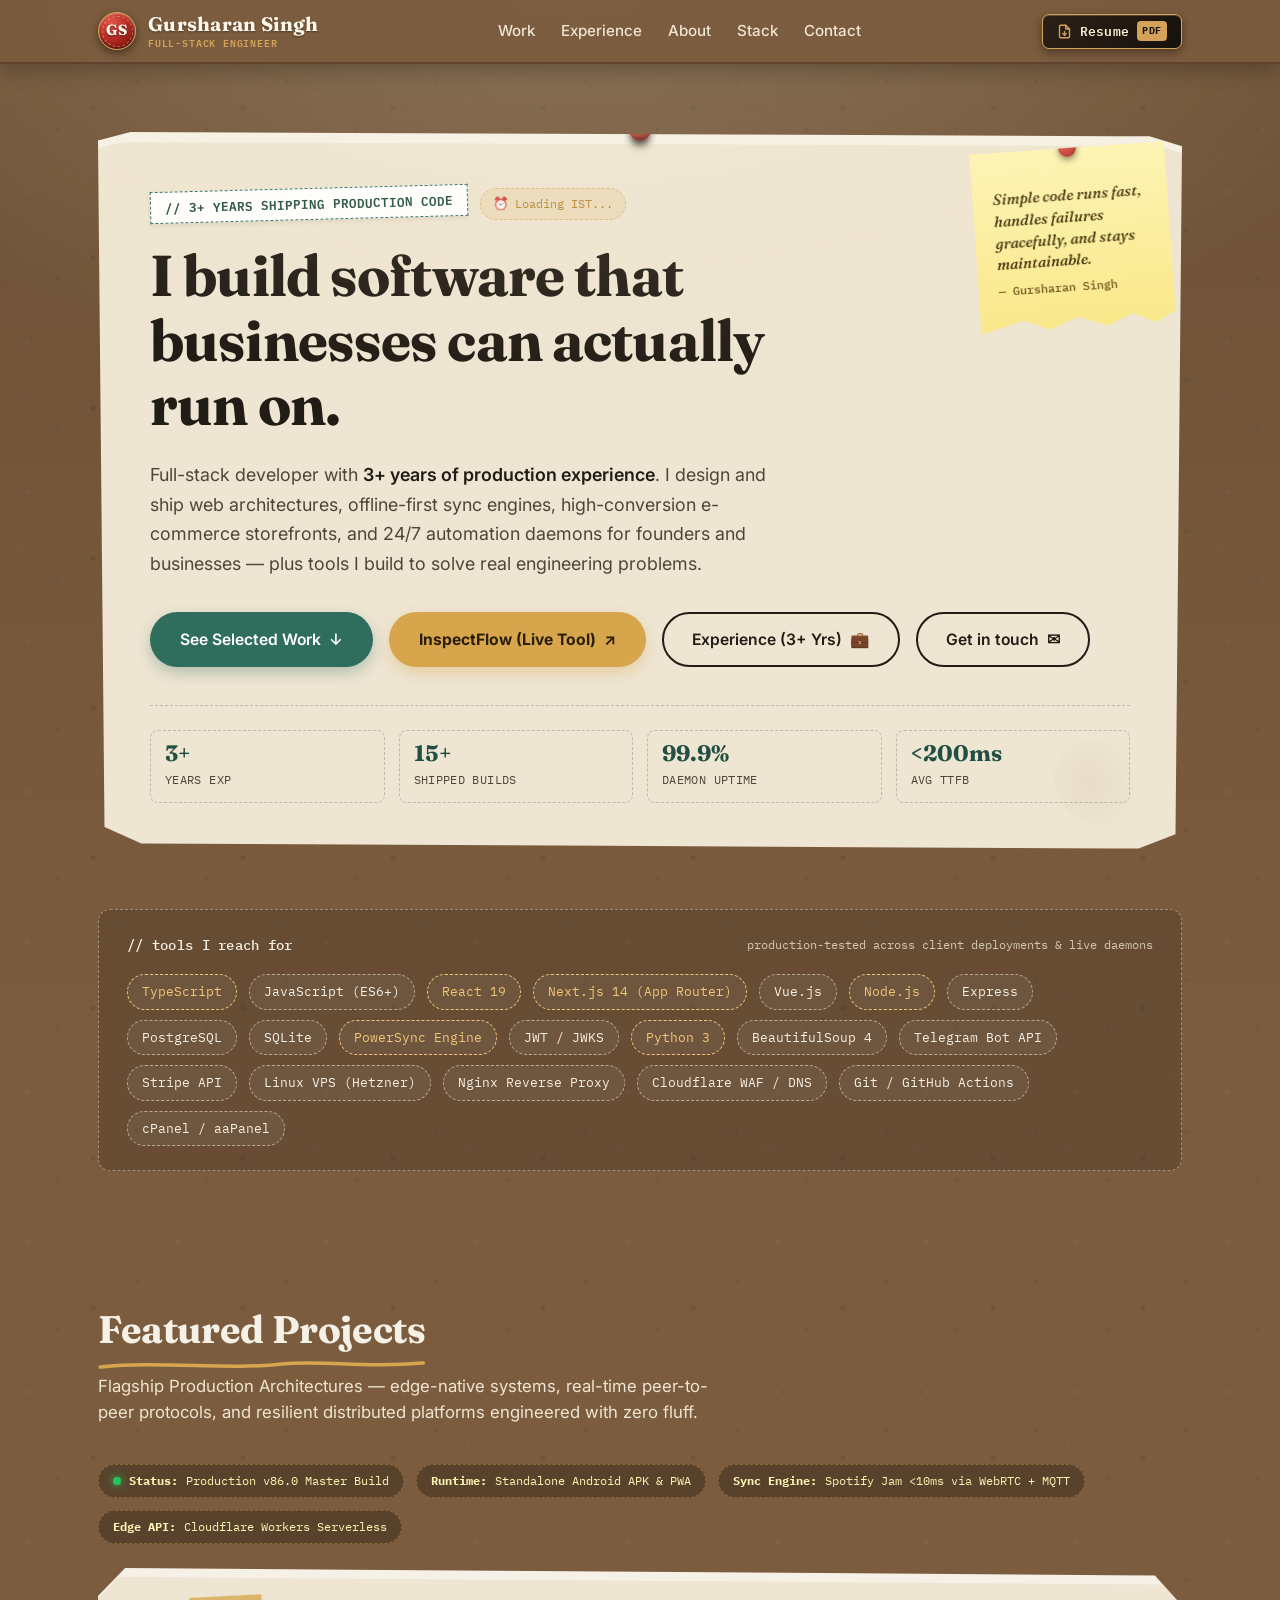
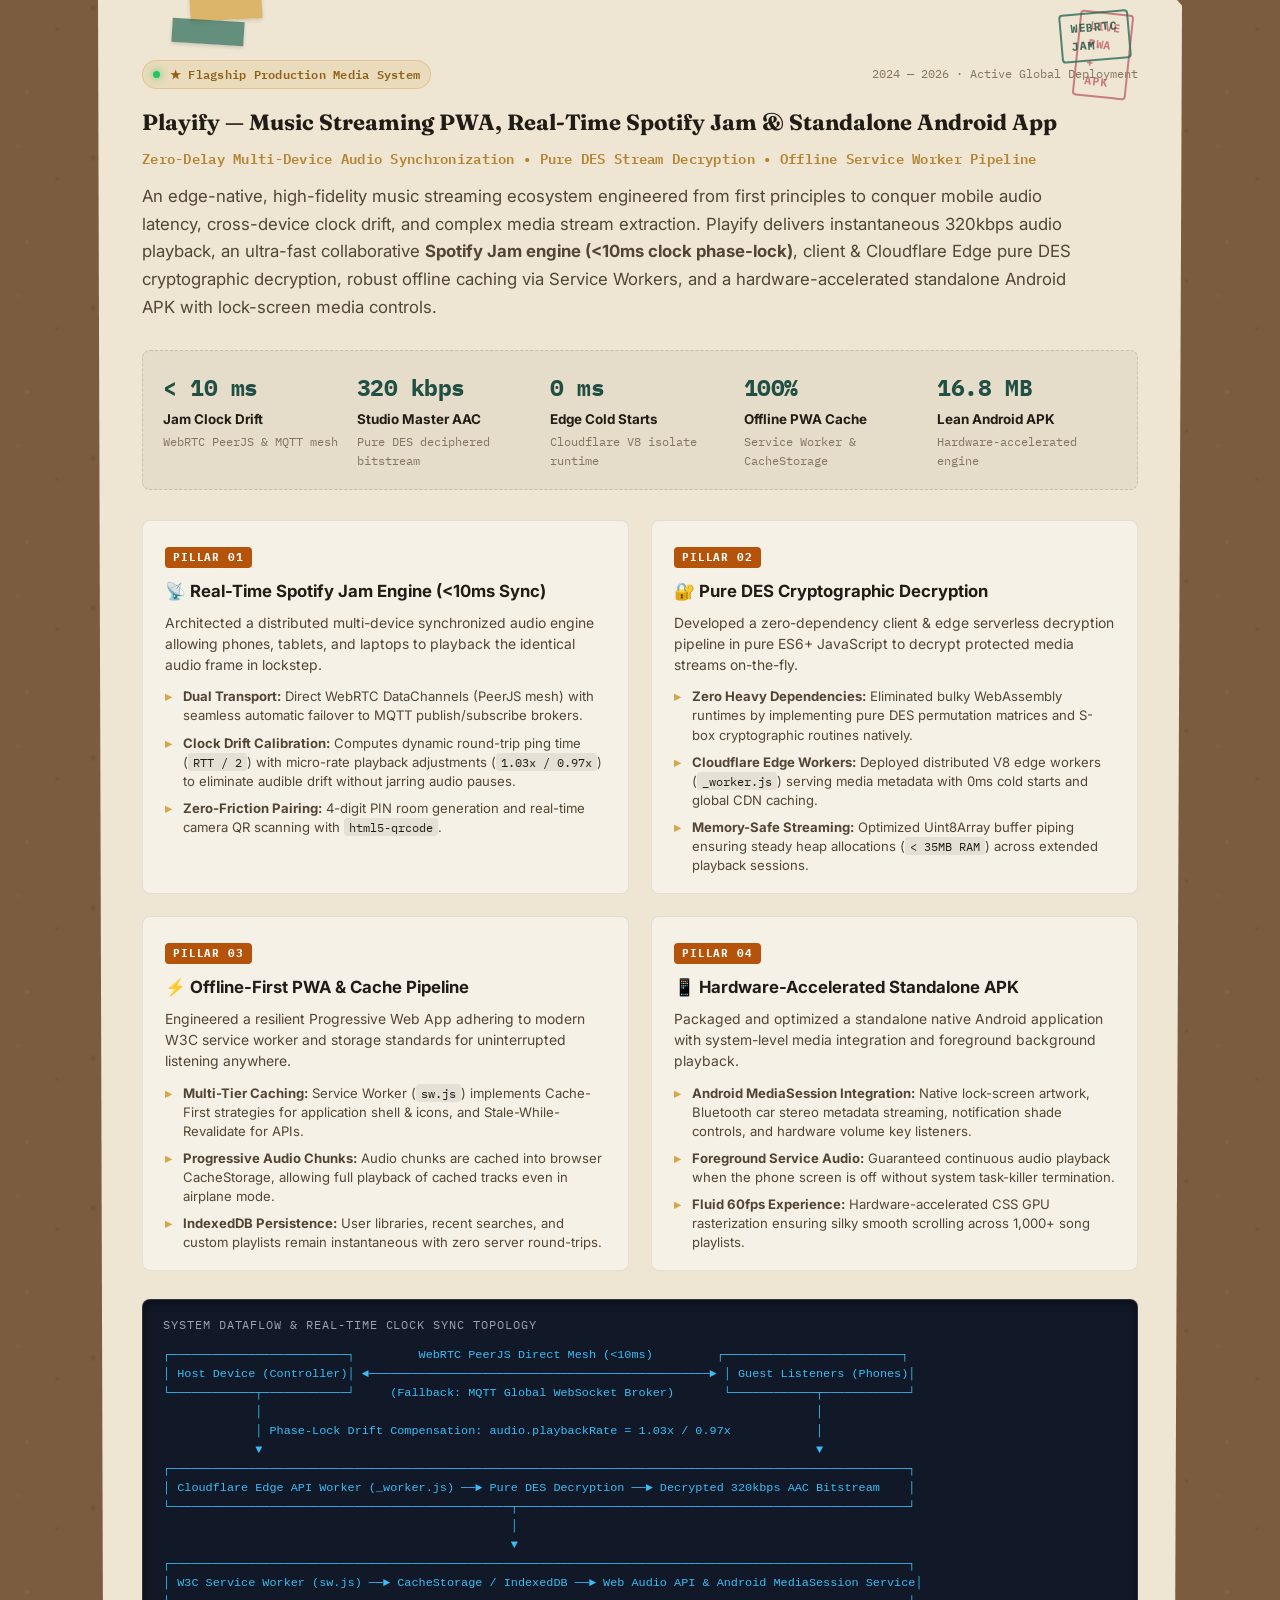
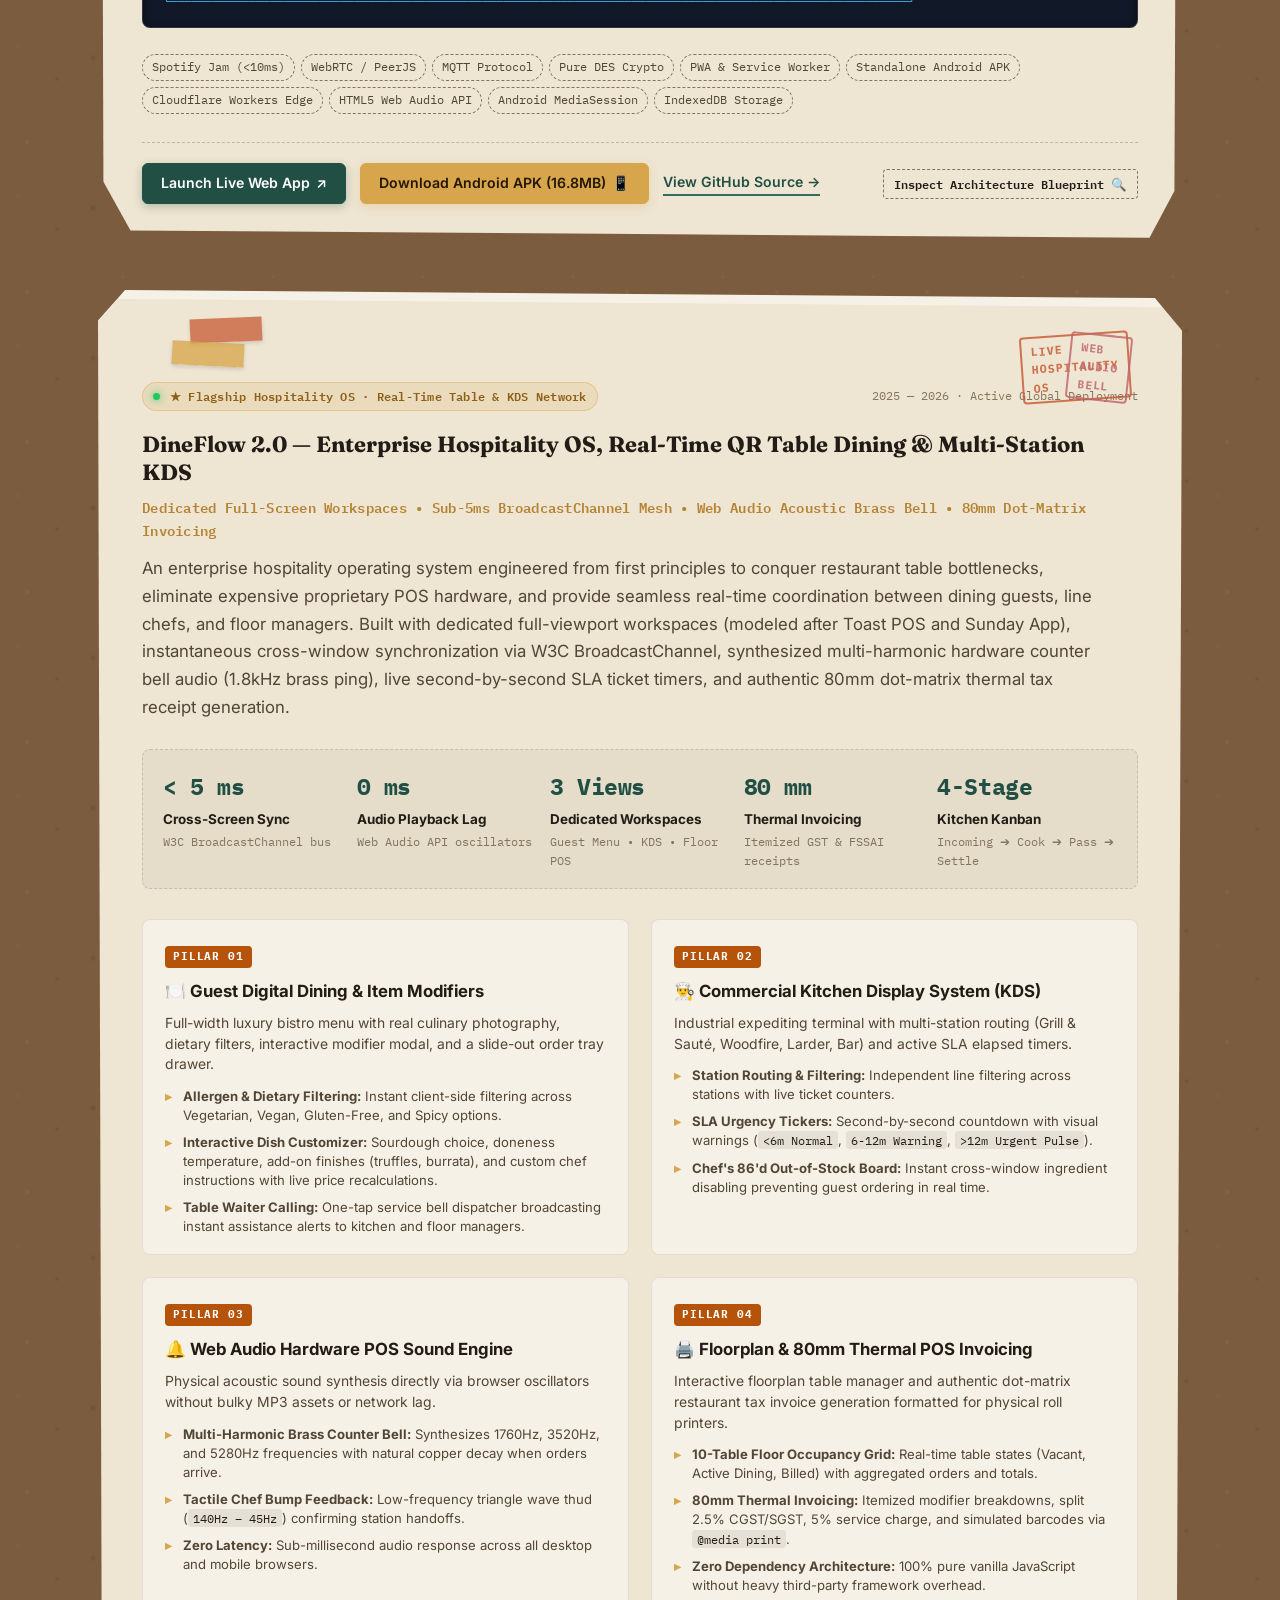
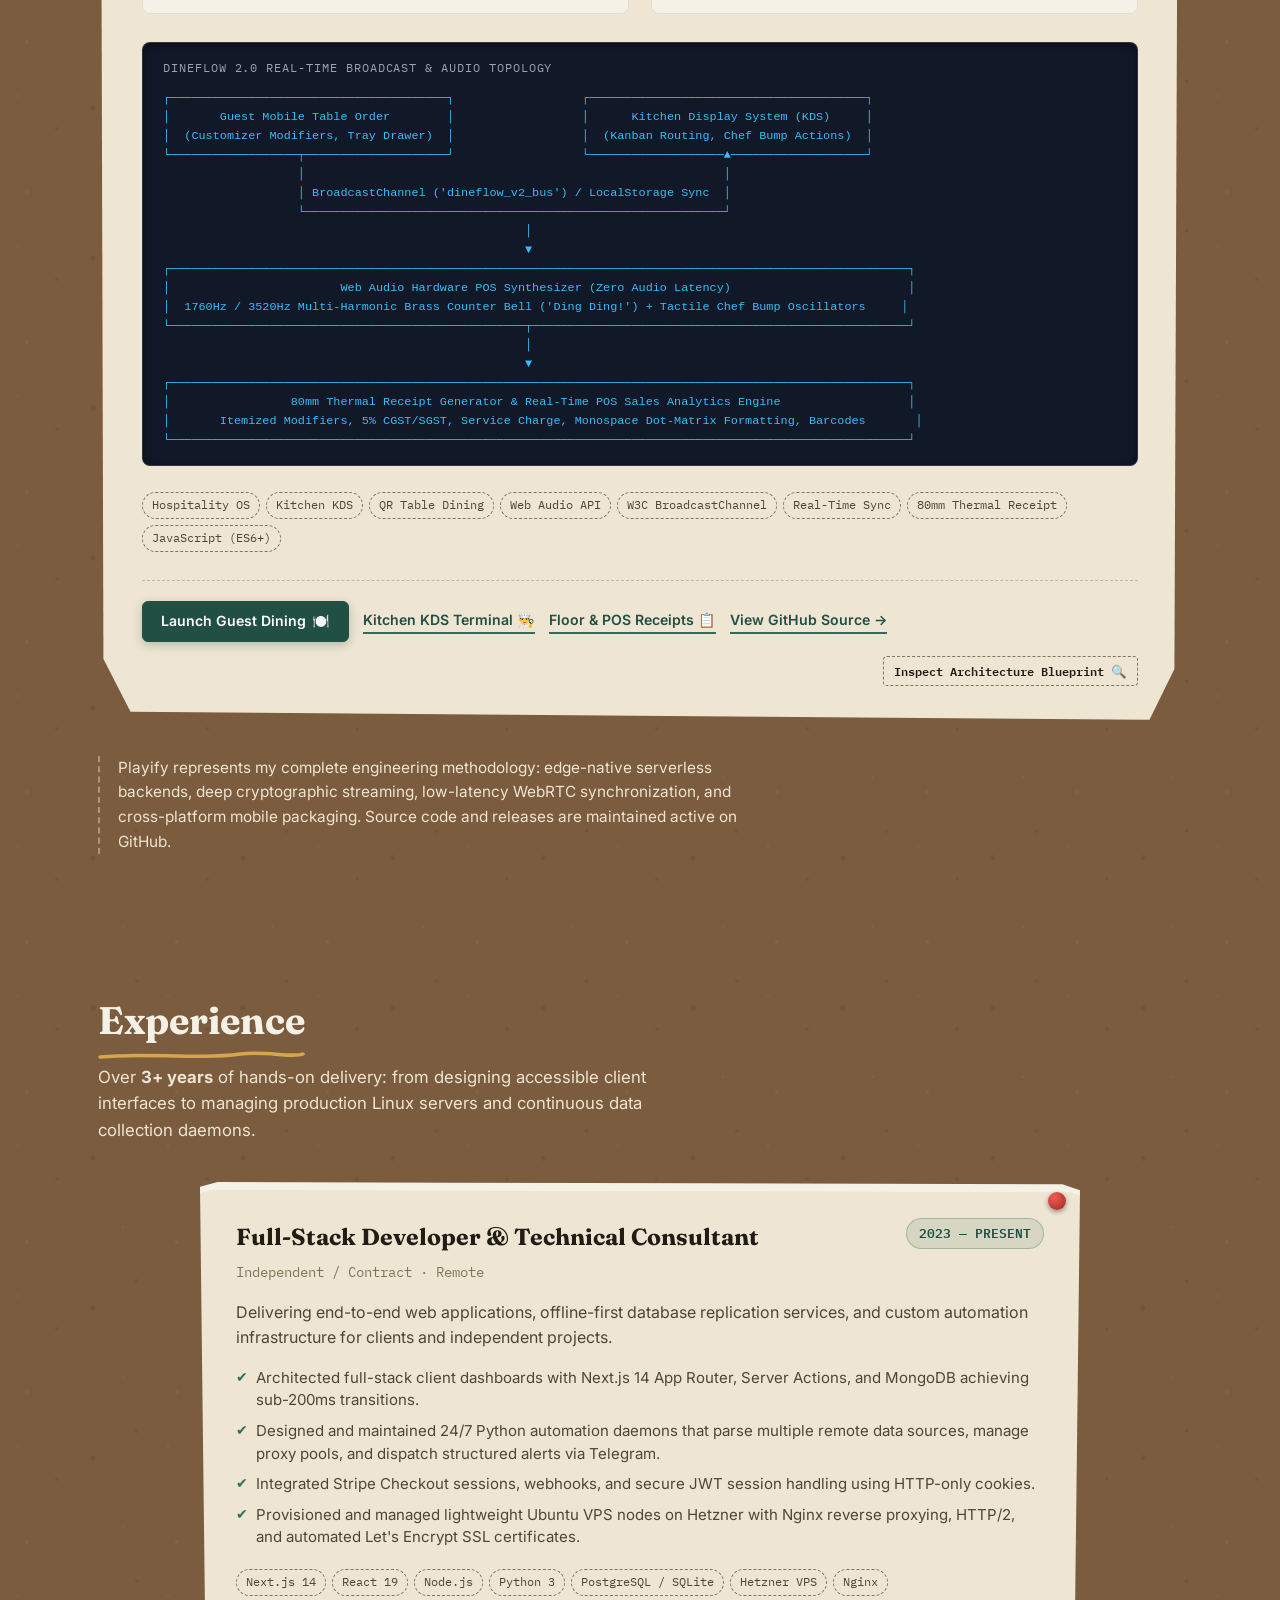
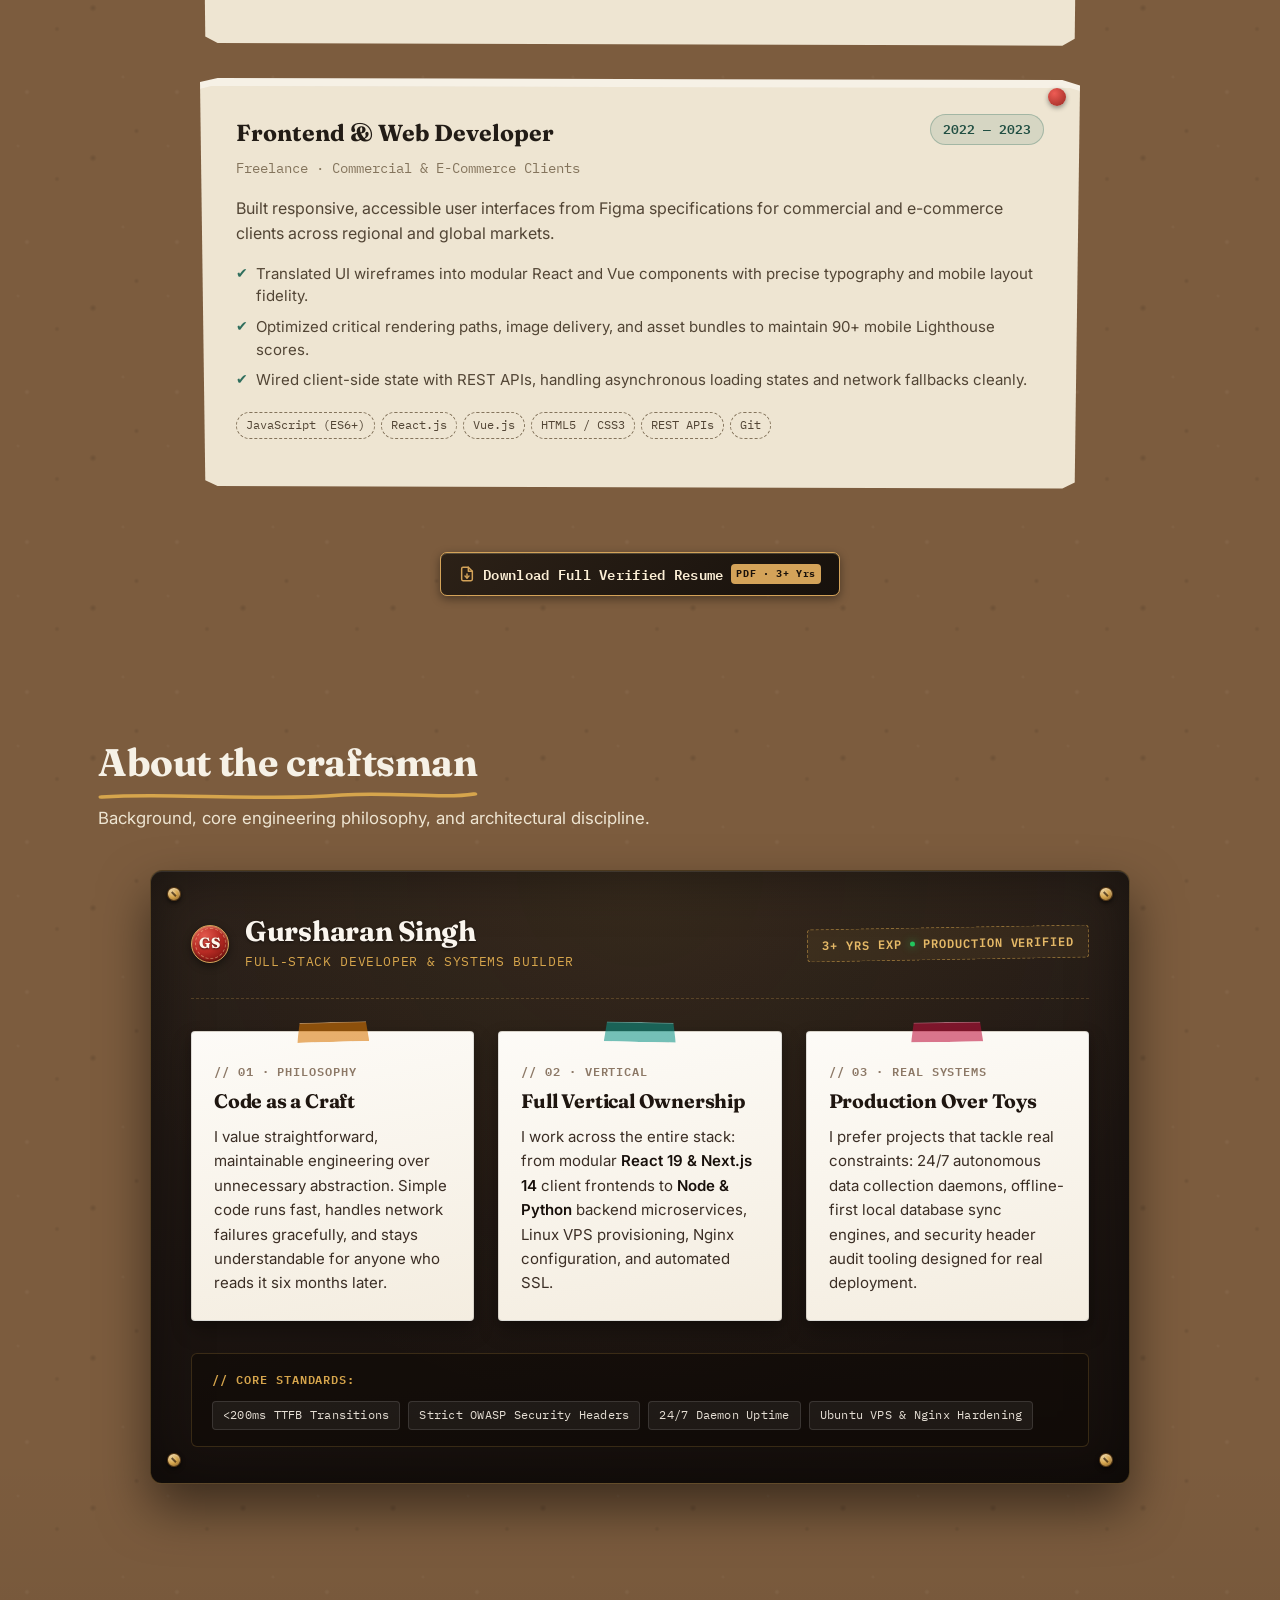
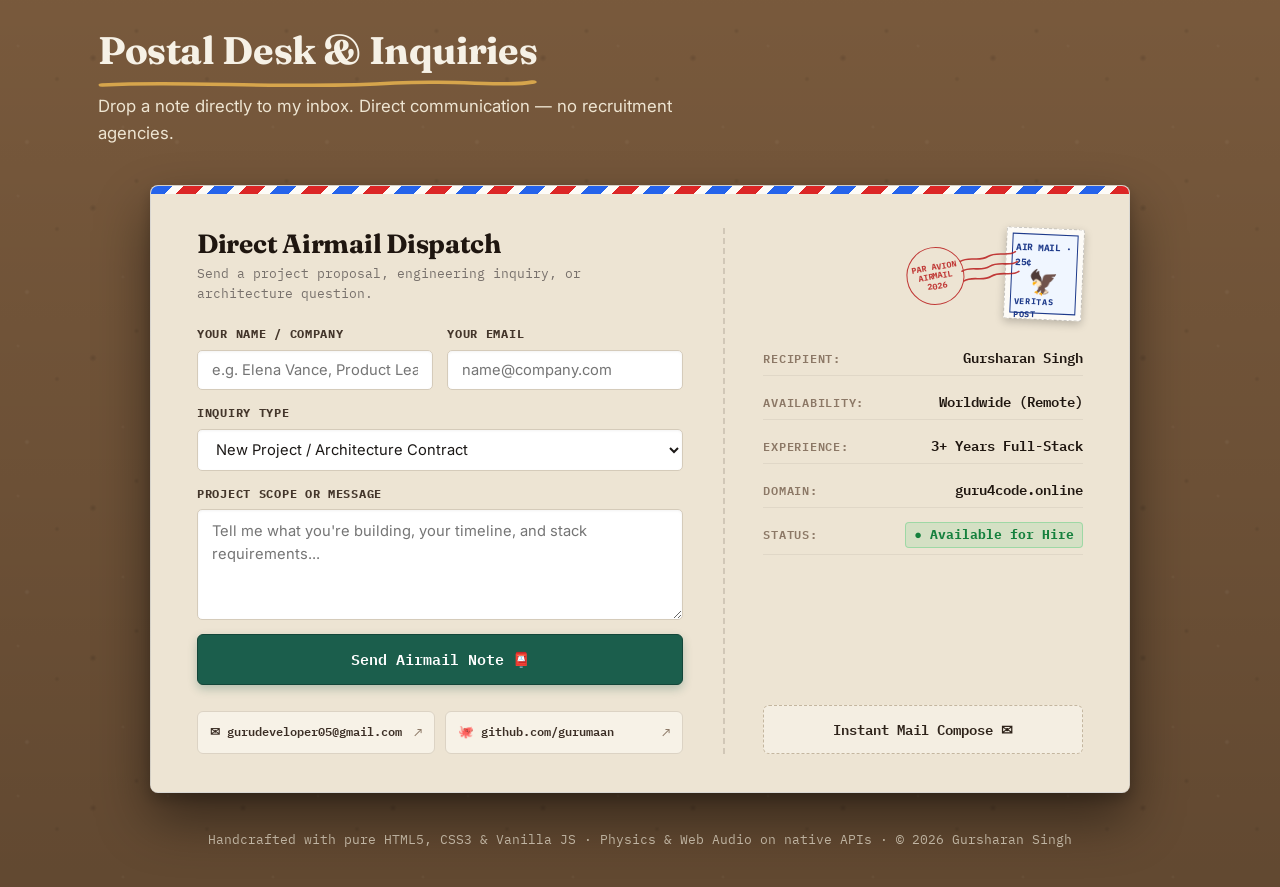
==== commit 4875699c: "feat: replace APIPulse with DineFlow 2.0 ground-up luxury hospitality OS & KDS rebuild" ====
--- a/index.html
+++ b/index.html
@@ -388,56 +388,56 @@
           </div>
         </article>
 
-        <!-- FLAGSHIP MASTER SHOWCASE 2: APIPulse (DEVELOPER TOOL & TELEMETRY STUDIO) -->
-        <article class="card playify-master-card apipulse-master-card" data-category="flagship fullstack devtool performance" style="margin-top: 52px;">
-          <div class="tape ochre" style="left: 48px; top: -16px; transform: rotate(-2.5deg);" aria-hidden="true"></div>
-          <div class="tape teal" style="right: 48px; top: -16px; transform: rotate(3deg);" aria-hidden="true"></div>
+        <!-- FLAGSHIP MASTER SHOWCASE 2: DineFlow 2.0 (HOSPITALITY OS & REAL-TIME KDS) -->
+        <article class="card playify-master-card dineflow-master-card" data-category="flagship fullstack realtime hospitality" style="margin-top: 52px;">
+          <div class="tape terracotta" style="left: 48px; top: -16px; transform: rotate(-2.5deg);" aria-hidden="true"></div>
+          <div class="tape ochre" style="right: 48px; top: -16px; transform: rotate(3deg);" aria-hidden="true"></div>
           
           <div class="playify-stamp-badge-cluster">
-            <span class="rubber-stamp">LIVE PROFILER LAB</span>
-            <span class="rubber-stamp teal">W3C TIMING API</span>
+            <span class="rubber-stamp terracotta">LIVE HOSPITALITY OS</span>
+            <span class="rubber-stamp">WEB AUDIO BELL</span>
           </div>
 
           <div class="card-top-meta">
-            <span class="card-status status-flagship"><span class="pulse-dot" style="display:inline-block; width:7px; height:7px; border-radius:50%; background:#22c55e; margin-right:4px;"></span>★ Flagship Developer Tool · Sub-Millisecond Telemetry Studio</span>
+            <span class="card-status status-flagship"><span class="pulse-dot" style="display:inline-block; width:7px; height:7px; border-radius:50%; background:#22c55e; margin-right:4px;"></span>★ Flagship Hospitality OS · Real-Time Table &amp; KDS Network</span>
             <span class="card-year">2025 &mdash; 2026 · Active Global Deployment</span>
           </div>
 
           <div class="playify-header-block">
-            <h3 class="playify-master-title">APIPulse &mdash; Real-Time API Profiler, Sub-Millisecond Latency Waterfall &amp; Protocol Inspector</h3>
-            <p class="playify-subtitle">W3C ResourceTiming Breakdown &bull; Live WebSocket Duplex Stream &bull; OWASP Security Compliance &bull; cURL &amp; HAR Exporter</p>
+            <h3 class="playify-master-title">DineFlow 2.0 &mdash; Enterprise Hospitality OS, Real-Time QR Table Dining &amp; Multi-Station KDS</h3>
+            <p class="playify-subtitle">Dedicated Full-Screen Workspaces &bull; Sub-5ms BroadcastChannel Mesh &bull; Web Audio Acoustic Brass Bell &bull; 80mm Dot-Matrix Invoicing</p>
           </div>
 
           <p class="card-lead playify-lead-text">
-            A high-precision, web-native developer workstation and network telemetry engine engineered from first principles to profile API latencies, visualize protocol handshakes, and audit security compliance with zero runtime bloat. Built with an information-dense obsidian studio UI (modeled after Linear and Datadog), sub-millisecond W3C PerformanceResourceTiming breakdown (DNS, TCP, TLS, TTFB, Ingestion), live bidirectional WebSocket frame streaming, automated OWASP security header grading, and instant executable cURL generation.
+            An enterprise hospitality operating system engineered from first principles to conquer restaurant table bottlenecks, eliminate expensive proprietary POS hardware, and provide seamless real-time coordination between dining guests, line chefs, and floor managers. Built with dedicated full-viewport workspaces (modeled after Toast POS and Sunday App), instantaneous cross-window synchronization via W3C BroadcastChannel, synthesized multi-harmonic hardware counter bell audio (1.8kHz brass ping), live second-by-second SLA ticket timers, and authentic 80mm dot-matrix thermal tax receipt generation.
           </p>
 
           <!-- Live Performance & Engineering Benchmarks Strip -->
-          <div class="playify-specs-strip">
+          <div class="playify-specs-strip dineflow-specs-strip">
             <div class="spec-cell">
-              <span class="spec-value">&lt; 1 ms</span>
-              <span class="spec-name">Clock Precision</span>
-              <span class="spec-desc">W3C Performance API</span>
+              <span class="spec-value">&lt; 5 ms</span>
+              <span class="spec-name">Cross-Screen Sync</span>
+              <span class="spec-desc">W3C BroadcastChannel bus</span>
             </div>
             <div class="spec-cell">
-              <span class="spec-value">5-Phase</span>
-              <span class="spec-name">Timing Waterfall</span>
-              <span class="spec-desc">DNS ➔ TCP ➔ TLS ➔ TTFB ➔ Transfer</span>
+              <span class="spec-value">0 ms</span>
+              <span class="spec-name">Audio Playback Lag</span>
+              <span class="spec-desc">Web Audio API oscillators</span>
             </div>
             <div class="spec-cell">
-              <span class="spec-value">101 Switch</span>
-              <span class="spec-name">WebSocket Studio</span>
-              <span class="spec-desc">Live bidirectional frame stream</span>
+              <span class="spec-value">3 Views</span>
+              <span class="spec-name">Dedicated Workspaces</span>
+              <span class="spec-desc">Guest Menu &bull; KDS &bull; Floor POS</span>
             </div>
             <div class="spec-cell">
-              <span class="spec-value">6-Point</span>
-              <span class="spec-name">OWASP Security</span>
-              <span class="spec-desc">HSTS, CSP, MIME &amp; Clickjacking</span>
+              <span class="spec-value">80 mm</span>
+              <span class="spec-name">Thermal Invoicing</span>
+              <span class="spec-desc">Itemized GST &amp; FSSAI receipts</span>
             </div>
             <div class="spec-cell">
-              <span class="spec-value">0 kB</span>
-              <span class="spec-name">Zero Dependencies</span>
-              <span class="spec-desc">Pure browser-native ES6+</span>
+              <span class="spec-value">4-Stage</span>
+              <span class="spec-name">Kitchen Kanban</span>
+              <span class="spec-desc">Incoming ➔ Cook ➔ Pass ➔ Settle</span>
             </div>
           </div>
 
@@ -445,107 +445,116 @@
           <div class="playify-pillars-grid">
             <div class="pillar-card">
               <div class="pillar-badge">Pillar 01</div>
-              <h4 class="pillar-title">⏱️ Sub-Millisecond Resource Timing Engine</h4>
+              <h4 class="pillar-title">🍽️ Guest Digital Dining &amp; Item Modifiers</h4>
               <p class="pillar-desc">
-                Directly intercepts browser <code class="inline-code">PerformanceResourceTiming</code> descriptors to deconstruct the exact nanosecond intervals of network roundtrips.
+                Full-width luxury bistro menu with real culinary photography, dietary filters, interactive modifier modal, and a slide-out order tray drawer.
               </p>
               <ul class="pillar-list">
-                <li><strong>Protocol Phase Isolation:</strong> Distinguishes DNS lookup (<code class="inline-code">domainLookup</code>), TCP connect, TLS/SSL cryptographic negotiation, and server processing (TTFB).</li>
-                <li><strong>Bottleneck Detection:</strong> Differentiates slow network transport from sluggish backend server execution with microsecond precision.</li>
-                <li><strong>Visual Gantt Waterfall:</strong> Proportional color-coded timeline with interactive phase percentages and latency deltas.</li>
+                <li><strong>Allergen &amp; Dietary Filtering:</strong> Instant client-side filtering across Vegetarian, Vegan, Gluten-Free, and Spicy options.</li>
+                <li><strong>Interactive Dish Customizer:</strong> Sourdough choice, doneness temperature, add-on finishes (truffles, burrata), and custom chef instructions with live price recalculations.</li>
+                <li><strong>Table Waiter Calling:</strong> One-tap service bell dispatcher broadcasting instant assistance alerts to kitchen and floor managers.</li>
               </ul>
             </div>
 
             <div class="pillar-card">
               <div class="pillar-badge">Pillar 02</div>
-              <h4 class="pillar-title">📡 Live Duplex WebSocket Stream Inspector</h4>
+              <h4 class="pillar-title">👨‍🍳 Commercial Kitchen Display System (KDS)</h4>
               <p class="pillar-desc">
-                Full-duplex WebSocket client (<code class="inline-code">wss://</code>) tracking opcode frames, byte allocations, and live round-trip ping latency.
+                Industrial expediting terminal with multi-station routing (Grill &amp; Sauté, Woodfire, Larder, Bar) and active SLA elapsed timers.
               </p>
               <ul class="pillar-list">
-                <li><strong>Live Frame Stream:</strong> Real-time chronological telemetry of incoming (<code class="inline-code">IN</code>) and outgoing (<code class="inline-code">OUT</code>) frames with microsecond timestamps.</li>
-                <li><strong>Interactive Frame Composer:</strong> Transmit custom text or JSON packets with 1-click presets for heartbeats and market ticker subscriptions.</li>
-                <li><strong>Continuous Telemetry:</strong> Tracks live channel states, payload byte throughput, and bidirectional ping/pong response times.</li>
+                <li><strong>Station Routing &amp; Filtering:</strong> Independent line filtering across stations with live ticket counters.</li>
+                <li><strong>SLA Urgency Tickers:</strong> Second-by-second countdown with visual warnings (<code class="inline-code">&lt;6m Normal</code>, <code class="inline-code">6-12m Warning</code>, <code class="inline-code">&gt;12m Urgent Pulse</code>).</li>
+                <li><strong>Chef's 86'd Out-of-Stock Board:</strong> Instant cross-window ingredient disabling preventing guest ordering in real time.</li>
               </ul>
             </div>
 
             <div class="pillar-card">
               <div class="pillar-badge">Pillar 03</div>
-              <h4 class="pillar-title">🛡️ Automated OWASP Header Compliance Matrix</h4>
+              <h4 class="pillar-title">🔔 Web Audio Hardware POS Sound Engine</h4>
               <p class="pillar-desc">
-                Enterprise RFC security evaluation scanning 6 critical defense vectors to identify vulnerabilities before production deployment.
+                Physical acoustic sound synthesis directly via browser oscillators without bulky MP3 assets or network lag.
               </p>
               <ul class="pillar-list">
-                <li><strong>Cryptographic &amp; Injection Defense:</strong> Validates <code class="inline-code">Strict-Transport-Security</code> (HSTS) and <code class="inline-code">Content-Security-Policy</code> (CSP).</li>
-                <li><strong>Hijacking &amp; Sniffing Mitigation:</strong> Evaluates <code class="inline-code">X-Frame-Options</code> clickjacking guards and <code class="inline-code">X-Content-Type-Options: nosniff</code>.</li>
-                <li><strong>Automated Grading:</strong> Calculates an instant Security Compliance Grade (A+ to F) with actionable remediation directives.</li>
+                <li><strong>Multi-Harmonic Brass Counter Bell:</strong> Synthesizes 1760Hz, 3520Hz, and 5280Hz frequencies with natural copper decay when orders arrive.</li>
+                <li><strong>Tactile Chef Bump Feedback:</strong> Low-frequency triangle wave thud (<code class="inline-code">140Hz &ndash; 45Hz</code>) confirming station handoffs.</li>
+                <li><strong>Zero Latency:</strong> Sub-millisecond audio response across all desktop and mobile browsers.</li>
               </ul>
             </div>
 
             <div class="pillar-card">
               <div class="pillar-badge">Pillar 04</div>
-              <h4 class="pillar-title">🛠️ Production cURL Compiler &amp; HAR Exporter</h4>
+              <h4 class="pillar-title">🖨️ Floorplan &amp; 80mm Thermal POS Invoicing</h4>
               <p class="pillar-desc">
-                Developer productivity suite allowing instant replication and team sharing of complex network requests.
+                Interactive floorplan table manager and authentic dot-matrix restaurant tax invoice generation formatted for physical roll printers.
               </p>
               <ul class="pillar-list">
-                <li><strong>One-Click cURL Generator:</strong> Translates complex custom headers, query params, and JSON bodies into copy-pasteable bash/zsh commands.</li>
-                <li><strong>HAR 1.2 Archive Exporter:</strong> Generates standardized HTTP Archive JSON specifications directly compatible with Chrome DevTools, Datadog, and Postman.</li>
-                <li><strong>Zero-Dependency Runtime:</strong> 100% pure vanilla JavaScript without heavy third-party bundle bloat.</li>
+                <li><strong>10-Table Floor Occupancy Grid:</strong> Real-time table states (Vacant, Active Dining, Billed) with aggregated orders and totals.</li>
+                <li><strong>80mm Thermal Invoicing:</strong> Itemized modifier breakdowns, split 2.5% CGST/SGST, 5% service charge, and simulated barcodes via <code class="inline-code">@media print</code>.</li>
+                <li><strong>Zero Dependency Architecture:</strong> 100% pure vanilla JavaScript without heavy third-party framework overhead.</li>
               </ul>
             </div>
           </div>
 
           <!-- System Architecture Topology Flow -->
           <div class="playify-topo-box">
-            <div class="topo-title">APIPulse Real-Time Telemetry &amp; Protocol Inspection Topology</div>
+            <div class="topo-title">DineFlow 2.0 Real-Time Broadcast &amp; Audio Topology</div>
             <pre class="topo-diagram"><code>┌───────────────────────────────────────┐                  ┌───────────────────────────────────────┐
-│     Client Request Bar &amp; Headers      │                  │        Target Endpoint / API PoP      │
-│  (GET/POST/PUT, KV Params, JSON Body) │                  │    (Cloudflare, GitHub, CoinGecko)    │
+│       Guest Mobile Table Order        │                  │      Kitchen Display System (KDS)     │
+│  (Customizer Modifiers, Tray Drawer)  │                  │  (Kanban Routing, Chef Bump Actions)  │
 └──────────────────┬────────────────────┘                  └───────────────────▲───────────────────┘
                    │                                                           │
-                   │ W3C Fetch + PerformanceResourceTiming API Protocol Stream │
+                   │ BroadcastChannel ('dineflow_v2_bus') / LocalStorage Sync  │
                    └───────────────────────────────────────────────────────────┘
                                                    │
                                                    ▼
 ┌────────────────────────────────────────────────────────────────────────────────────────────────────────┐
-│                        Sub-Millisecond Timing Waterfall &amp; Diagnostic Engine                            │
-│           DNS Resolution ➔ TCP Connect ➔ TLS Handshake ➔ Server TTFB ➔ Payload Ingestion               │
+│                        Web Audio Hardware POS Synthesizer (Zero Audio Latency)                         │
+│  1760Hz / 3520Hz Multi-Harmonic Brass Counter Bell ('Ding Ding!') + Tactile Chef Bump Oscillators     │
 └──────────────────────────────────────────────────┬─────────────────────────────────────────────────────┘
                                                    │
                                                    ▼
 ┌────────────────────────────────────────────────────────────────────────────────────────────────────────┐
-│              OWASP Security Compliance Auditor &amp; Interactive Collapsible JSON Tree Viewer              │
-│       HSTS, CSP, X-Frame, MIME Check ➔ Formatted Syntax Highlighted Payload ➔ One-Click cURL &amp; HAR      │
+│                 80mm Thermal Receipt Generator &amp; Real-Time POS Sales Analytics Engine                  │
+│       Itemized Modifiers, 5% CGST/SGST, Service Charge, Monospace Dot-Matrix Formatting, Barcodes       │
 └────────────────────────────────────────────────────────────────────────────────────────────────────────┘</code></pre>
           </div>
 
           <!-- Tech Stack Badges -->
           <div class="tag-row playify-tags">
-            <span class="tag">Developer Tool</span>
-            <span class="tag">API Profiler</span>
-            <span class="tag">W3C ResourceTiming</span>
-            <span class="tag">WebSocket (WSS)</span>
-            <span class="tag">OWASP Security</span>
-            <span class="tag">Performance Telemetry</span>
-            <span class="tag">cURL Compiler</span>
-            <span class="tag">HAR 1.2 Export</span>
+            <span class="tag">Hospitality OS</span>
+            <span class="tag">Kitchen KDS</span>
+            <span class="tag">QR Table Dining</span>
+            <span class="tag">Web Audio API</span>
+            <span class="tag">W3C BroadcastChannel</span>
+            <span class="tag">Real-Time Sync</span>
+            <span class="tag">80mm Thermal Receipt</span>
             <span class="tag">JavaScript (ES6+)</span>
           </div>
 
           <!-- Action Links & Inspection Button -->
           <div class="card-footer-links playify-action-bar">
-            <a href="apipulse/" target="_blank" rel="noreferrer noopener" class="card-link btn-primary-highlight" title="Launch APIPulse Telemetry Studio">
-              <span>Launch Live Studio</span>
-              <span>⚡</span>
-            </a>
-            <a href="https://github.com/gurumaan/apipulse" target="_blank" rel="noreferrer noopener" class="card-link" title="View APIPulse repository on GitHub">
+            <a href="dineflow/" target="_blank" rel="noreferrer noopener" class="card-link btn-primary-highlight" title="Launch DineFlow Guest Dining">
+              <span>Launch Guest Dining</span>
+              <span>🍽️</span>
+            </a>
+            <a href="dineflow/?view=kds" target="_blank" rel="noreferrer noopener" class="card-link" title="Open Kitchen KDS Terminal">
+              <span>Kitchen KDS Terminal</span>
+              <span>👨‍🍳</span>
+            </a>
+            <a href="dineflow/?view=floor" target="_blank" rel="noreferrer noopener" class="card-link" title="Floor Manager &amp; POS Receipts">
+              <span>Floor &amp; POS Receipts</span>
+              <span>📋</span>
+            </a>
+            <a href="https://github.com/gurumaan/dineflow" target="_blank" rel="noreferrer noopener" class="card-link" title="View DineFlow repository on GitHub">
               <span>View GitHub Source</span>
               <span>→</span>
             </a>
-            <button class="card-btn-inspect" data-project="apipulse" title="Inspect architecture blueprint modal">Inspect Architecture Blueprint 🔍</button>
+            <button class="card-btn-inspect" data-project="dineflow" title="Inspect architecture blueprint modal">Inspect Architecture Blueprint 🔍</button>
           </div>
         </article>
+
+
 
 
 
